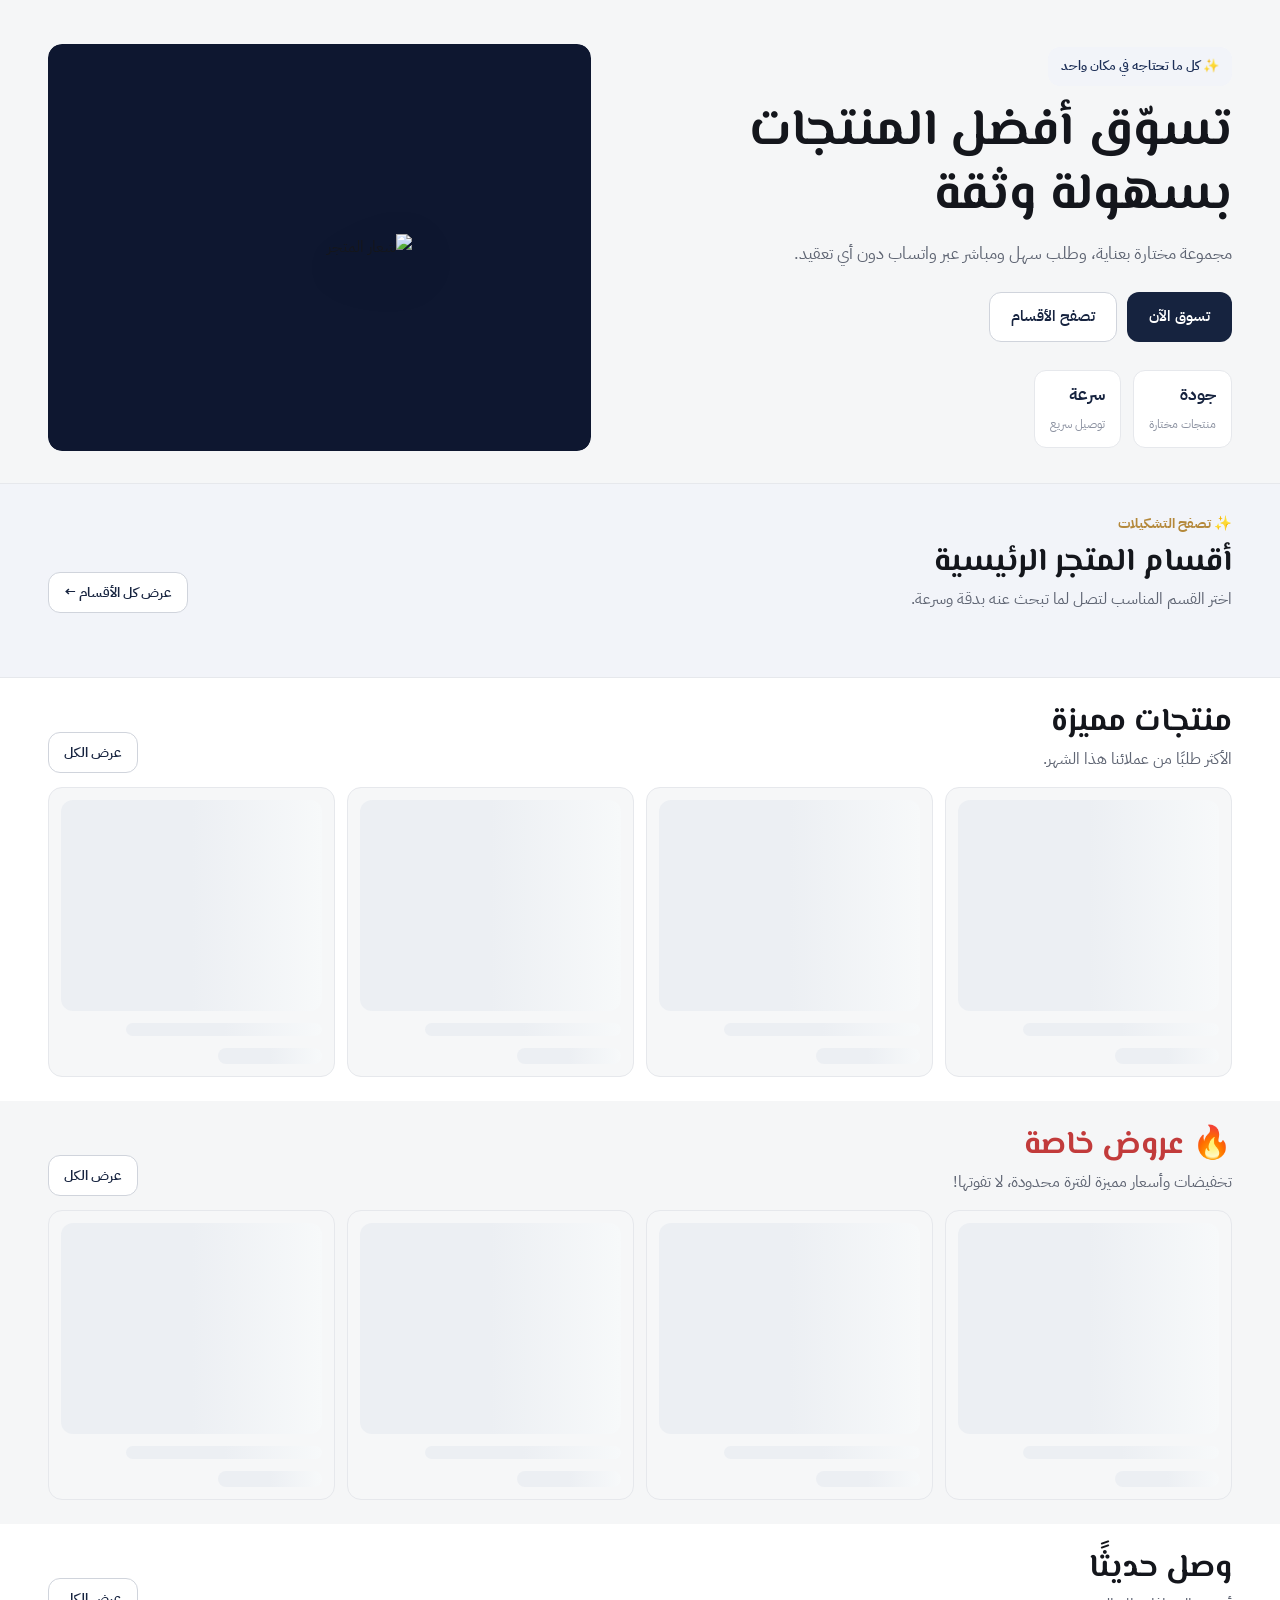
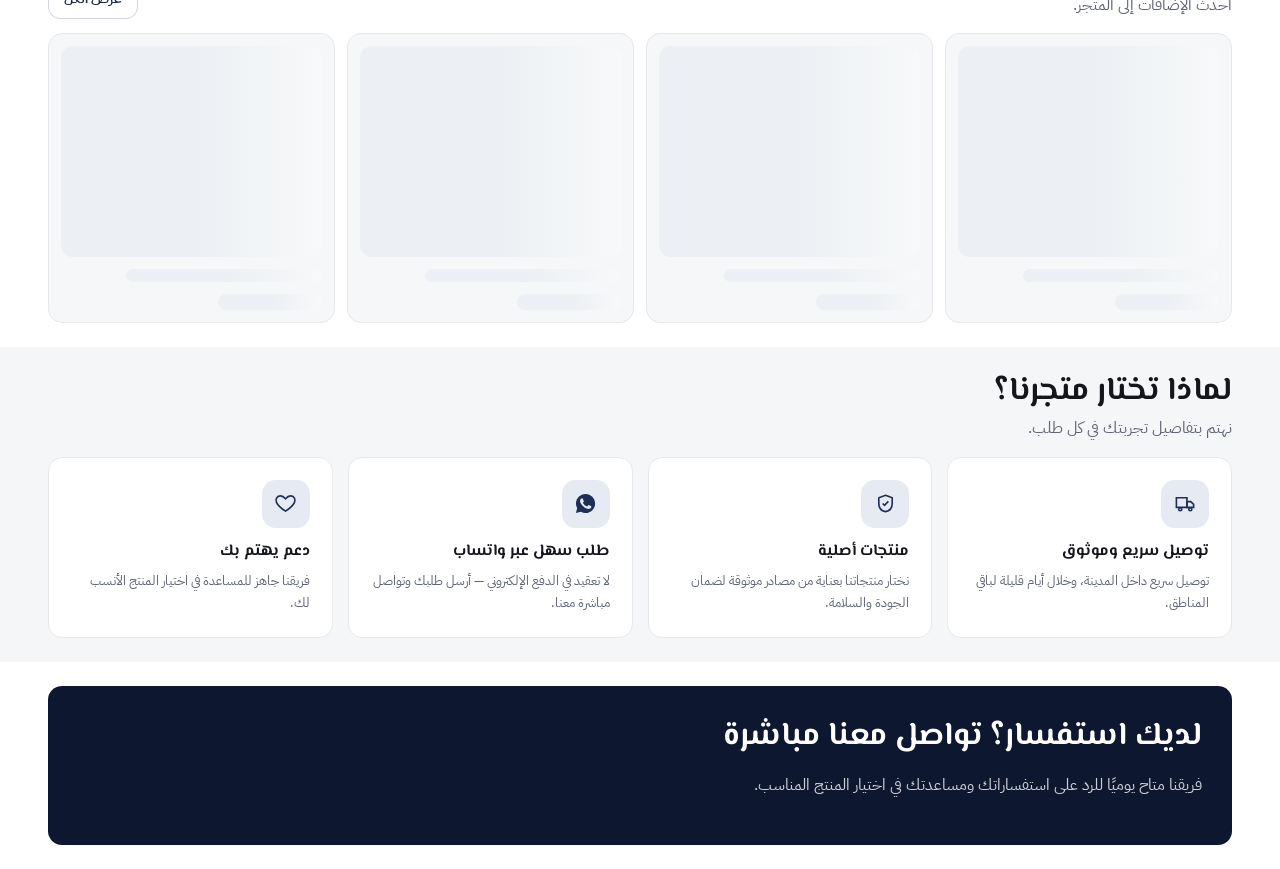
==== index.html @ 054de78c "Update index.html" ====
<!DOCTYPE html>
<html lang="ar" dir="rtl">
<head>
  <meta name="viewport" content="width=device-width, initial-scale=1.0">
  <meta charset="UTF-8">
  <title>الرئيسية | متجرك الإلكتروني</title>
  <meta name="description" content="تصفّح منتجاتنا واطلب مباشرة عبر واتساب بسهولة وسرعة.">
  <link rel="icon" href="assets/logo/logo.png">

  <!-- مصافحة مسبقة سريعة للخوادم الخارجية لمنع التأخير -->
  <link rel="preconnect" href="https://fonts.googleapis.com">
  <link rel="preconnect" href="https://fonts.gstatic.com" crossorigin>
  <link rel="preconnect" href="https://test3-2a6de-default-rtdb.europe-west1.firebasedatabase.app" crossorigin>
  <link rel="preconnect" href="https://ik.imagekit.io" crossorigin>

  <!-- تحميل الخطوط في الخلفية دون تعطيل ظهور الصفحة للإنترنت الضعيف -->
  <link rel="preload" as="style" href="https://fonts.googleapis.com/css2?family=El+Messiri:wght@600;700&family=IBM+Plex+Sans+Arabic:wght@400;500;600;700&display=swap">
  <link rel="stylesheet" href="https://fonts.googleapis.com/css2?family=El+Messiri:wght@600;700&family=IBM+Plex+Sans+Arabic:wght@400;500;600;700&display=swap" media="print" onload="this.media='all'">
  <noscript>
    <link rel="stylesheet" href="https://fonts.googleapis.com/css2?family=El+Messiri:wght@600;700&family=IBM+Plex+Sans+Arabic:wght@400;500;600;700&display=swap">
  </noscript>

  <link rel="stylesheet" href="css/style.css?v=50">
  <link rel="stylesheet" href="css/refresh.css?v=50">
</head>
<body>

<!-- Sidebar overlay -->
<div class="sidebar-overlay" onclick="toggleSidebar()"></div>

<!-- الهيدر يتم توليده عبر app.js -->
<div id="site-header" data-active="home"></div>

<main>
  <section class="hero">
    <div class="hero-blob"></div>
    <div class="container hero-inner">
      <div class="hero-copy">
        <div class="hero-eyebrow-free">✨ كل ما تحتاجه في مكان واحد</div>
        <h1>تسوّق أفضل المنتجات بسهولة وثقة</h1>
        <p>مجموعة مختارة بعناية، وطلب سهل ومباشر عبر واتساب دون أي تعقيد.</p>
        <div class="hero-cta">
          <a href="products.html" class="btn btn-primary">تسوق الآن</a>
          <a href="#categories" class="btn btn-outline">تصفح الأقسام</a>
        </div>
        <div class="hero-trust">
          <div><strong>جودة</strong><span>منتجات مختارة</span></div>
          <div><strong>سرعة</strong><span>توصيل سريع</span></div>
        </div>
      </div>
      <div class="hero-art" id="heroPromoContainer">
        <!-- صورة افتراضية تظهر فوراً قبل تحميل السلايدر -->
        <div class="hero-art-default"><img src="assets/logo/logo.png" alt="شعار المتجر"></div>
      </div>
    </div>
  </section>

  <!-- قسم الأقسام الرئيسية -->
  <section class="section section-categories-highlight" id="categories">
    <div class="container">
      <div class="section-head">
        <div>
          <span class="section-tag" style="display:inline-block; margin-bottom:6px; font-weight:700; color:var(--sand-500, #b4883a); font-size:0.9rem;">✨ تصفح التشكيلات</span>
          <h2>أقسام المتجر الرئيسية</h2>
          <p>اختر القسم المناسب لتصل لما تبحث عنه بدقة وسرعة.</p>
        </div>
        <a href="categories.html" class="btn btn-outline btn-sm">عرض كل الأقسام ←</a>
      </div>
      <div class="cat-scroller" id="homeCategories"></div>
    </div>
  </section>

  <!-- قسم المنتجات المميزة -->
  <section class="section section-alt">
    <div class="container">
      <div class="section-head">
        <div>
          <h2>منتجات مميزة</h2>
          <p>الأكثر طلبًا من عملائنا هذا الشهر.</p>
        </div>
        <a href="products.html?filter=featured" class="btn btn-outline btn-sm">عرض الكل</a>
      </div>
      <div class="product-grid" id="featuredGrid">
        <div class="skeleton-card"><div class="skeleton-box skeleton-img"></div><div class="skeleton-box skeleton-text"></div><div class="skeleton-box skeleton-price"></div></div>
        <div class="skeleton-card"><div class="skeleton-box skeleton-img"></div><div class="skeleton-box skeleton-text"></div><div class="skeleton-box skeleton-price"></div></div>
        <div class="skeleton-card"><div class="skeleton-box skeleton-img"></div><div class="skeleton-box skeleton-text"></div><div class="skeleton-box skeleton-price"></div></div>
        <div class="skeleton-card"><div class="skeleton-box skeleton-img"></div><div class="skeleton-box skeleton-text"></div><div class="skeleton-box skeleton-price"></div></div>
      </div>
    </div>
  </section>

  <!-- قسم العروض الخاصة -->
  <section class="section">
    <div class="container">
      <div class="section-head">
        <div>
          <h2 style="color: var(--danger);">🔥 عروض خاصة</h2>
          <p>تخفيضات وأسعار مميزة لفترة محدودة، لا تفوتها!</p>
        </div>
        <a href="products.html?filter=offer" class="btn btn-outline btn-sm">عرض الكل</a>
      </div>
      <div class="product-grid" id="offerGrid">
        <div class="skeleton-card"><div class="skeleton-box skeleton-img"></div><div class="skeleton-box skeleton-text"></div><div class="skeleton-box skeleton-price"></div></div>
        <div class="skeleton-card"><div class="skeleton-box skeleton-img"></div><div class="skeleton-box skeleton-text"></div><div class="skeleton-box skeleton-price"></div></div>
        <div class="skeleton-card"><div class="skeleton-box skeleton-img"></div><div class="skeleton-box skeleton-text"></div><div class="skeleton-box skeleton-price"></div></div>
        <div class="skeleton-card"><div class="skeleton-box skeleton-img"></div><div class="skeleton-box skeleton-text"></div><div class="skeleton-box skeleton-price"></div></div>
      </div>
    </div>
  </section>

  <!-- قسم وصل حديثاً -->
  <section class="section section-alt">
    <div class="container">
      <div class="section-head">
        <div>
          <h2>وصل حديثًا</h2>
          <p>أحدث الإضافات إلى المتجر.</p>
        </div>
        <a href="products.html?filter=new" class="btn btn-outline btn-sm">عرض الكل</a>
      </div>
      <div class="product-grid" id="newGrid">
        <div class="skeleton-card"><div class="skeleton-box skeleton-img"></div><div class="skeleton-box skeleton-text"></div><div class="skeleton-box skeleton-price"></div></div>
        <div class="skeleton-card"><div class="skeleton-box skeleton-img"></div><div class="skeleton-box skeleton-text"></div><div class="skeleton-box skeleton-price"></div></div>
        <div class="skeleton-card"><div class="skeleton-box skeleton-img"></div><div class="skeleton-box skeleton-text"></div><div class="skeleton-box skeleton-price"></div></div>
        <div class="skeleton-card"><div class="skeleton-box skeleton-img"></div><div class="skeleton-box skeleton-text"></div><div class="skeleton-box skeleton-price"></div></div>
      </div>
    </div>
  </section>

  <!-- قسم المزايا -->
  <section class="section">
    <div class="container">
      <div class="section-head">
        <div>
          <h2>لماذا تختار متجرنا؟</h2>
          <p>نهتم بتفاصيل تجربتك في كل طلب.</p>
        </div>
      </div>
      <div class="feature-grid">
        <div class="feature-card">
          <div class="icon">__ICON_TRUCK__</div>
          <h3>توصيل سريع وموثوق</h3>
          <p>توصيل سريع داخل المدينة، وخلال أيام قليلة لباقي المناطق.</p>
        </div>
        <div class="feature-card">
          <div class="icon">__ICON_SHIELD__</div>
          <h3>منتجات أصلية</h3>
          <p>نختار منتجاتنا بعناية من مصادر موثوقة لضمان الجودة والسلامة.</p>
        </div>
        <div class="feature-card">
          <div class="icon">__ICON_WHATSAPP__</div>
          <h3>طلب سهل عبر واتساب</h3>
          <p>لا تعقيد في الدفع الإلكتروني — أرسل طلبك وتواصل مباشرة معنا.</p>
        </div>
        <div class="feature-card">
          <div class="icon">__ICON_HEART__</div>
          <h3>دعم يهتم بك</h3>
          <p>فريقنا جاهز للمساعدة في اختيار المنتج الأنسب لك.</p>
        </div>
      </div>
    </div>
  </section>

  <!-- تواصل معنا -->
  <section class="section section-alt">
    <div class="container">
      <div class="contact-band" id="contactBand">
        <div>
          <h2>لديك استفسار؟ تواصل معنا مباشرة</h2>
          <p>فريقنا متاح يوميًا للرد على استفساراتك ومساعدتك في اختيار المنتج المناسب.</p>
        </div>
        <div class="social-row" id="homeSocialRow" style="flex-wrap: wrap; justify-content: center; gap: 10px;"></div>
      </div>
    </div>
  </section>
</main>
  
<div id="site-footer"></div>

<!-- تحميل السكربتات بالتوازي دون حجب الواجهة باستخدام defer -->
<script src="js/config.js?v=50" defer></script>
<script src="js/icons.js?v=50" defer></script>
<script src="https://www.gstatic.com/firebasejs/10.12.2/firebase-app-compat.js" defer></script>
<script src="https://www.gstatic.com/firebasejs/10.12.2/firebase-database-compat.js" defer></script>
<script src="js/store.js?v=50" defer></script>
<script src="js/whatsapp.js?v=50" defer></script>
<script src="js/app.js?v=50" defer></script>
<script>
  let slideInterval = null;

  function productMediaHtml(product) {
    if (product.image) {
      const imgUrl = (typeof window.getIkUrl === 'function')
        ? window.getIkUrl(product.image, 700, 85)
        : product.image;
      return '<img src="' + escapeHtml(imgUrl) + '" ' +
             'alt="' + escapeHtml(product.name || "") + '" ' +
             'class="product-media-img" loading="lazy" decoding="async" ' +
             'onerror="this.onerror=null; this.src=\'https://placehold.co/600x600/f2f4f9/16233f?text=صورة+تجريبية\';">';
    }
    const cat = Store.getCategories().find(function (c) { return c.id === product.categoryId; });
    const key = cat ? cat.icon : "box";
    return '<div class="placeholder-icon">' + iconSvg(key) + "</div>";
  }

  function productHasOptions(product) {
    if (!product) return false;
    const hasColors = Array.isArray(product.colors) && product.colors.length > 0;
    const hasSizes = Array.isArray(product.sizes) && product.sizes.length > 0;
    const hasVariants = Array.isArray(product.variants) && product.variants.length > 0;
    const hasMatrix = typeof Store !== "undefined" && typeof Store.hasVariantMatrix === "function" && Store.hasVariantMatrix(product);
    return hasColors || hasSizes || hasVariants || hasMatrix;
  }
  
  function renderHomeProductCard(product) {
    const outOfStock = !Store.isProductAvailable(product);
    const badges = [];
    
    if (product.isOffer) badges.push('<span class="badge badge-offer" style="background:var(--danger); color:white;">عرض🔥</span>');
    else if (product.isNew) badges.push('<span class="badge badge-new">جديد</span>');
    else if (product.featured) badges.push('<span class="badge badge-featured">مميز</span>');
    if (outOfStock) badges.push('<span class="badge badge-out-abs">غير متوفر</span>');

    let colorsHtml = "";
    if (product.colors && product.colors.length > 0) {
      const maxShow = 4;
      const slice = product.colors.slice(0, maxShow);
      const remaining = product.colors.length - maxShow;
      
      let dots = slice.map(function(c) {
        const bg = c.hex || "#ccc";
        return '<span class="card-color-dot" style="background:' + escapeHtml(bg) + ';" title="' + escapeHtml(c.name || "") + '"></span>';
      }).join("");

      if (remaining > 0) {
        dots += '<span class="card-color-more">+' + remaining + '</span>';
      }

      colorsHtml = '<div class="product-body-colors">' + dots + '</div>';
    } else {
      const optionsCount = (product.variants && product.variants.length) || 0;
      if (optionsCount > 1) {
        badges.push('<span class="badge badge-variants">' + iconSvg("layers") + optionsCount + ' خيارات</span>');
      }
    }

    const hasOptions = productHasOptions(product);

    const actionIcon = hasOptions
      ? '<svg viewBox="0 0 24 24" fill="none" stroke="currentColor" stroke-width="2" stroke-linecap="round" stroke-linejoin="round" style="width:16px;height:16px;display:block;margin:auto;"><line x1="4" y1="21" x2="4" y2="14"></line><line x1="4" y1="10" x2="4" y2="3"></line><line x1="12" y1="21" x2="12" y2="12"></line><line x1="12" y1="8" x2="12" y2="3"></line><line x1="20" y1="21" x2="20" y2="16"></line><line x1="20" y1="12" x2="20" y2="3"></line><line x1="1" y1="14" x2="7" y2="14"></line><line x1="9" y1="8" x2="15" y2="8"></line><line x1="17" y1="16" x2="23" y2="16"></line></svg>'
      : iconSvg("cart");

    const actionTitle = outOfStock ? "غير متوفر" : (hasOptions ? "اختر الخيارات والمواصفات" : "أضف للسلة");

    return (
      '<article class="product-card">' +
        '<a href="product.html?id=' + encodeURIComponent(product.id) + '" class="product-media">' +
          productMediaHtml(product) +
          badges.join("") +
        '</a>' +
        '<div class="product-body">' +
          '<span class="product-cat">' + escapeHtml(Store.getCategoryName(product.categoryId)) + "</span>" +
          '<h3 class="product-name"><a href="product.html?id=' + encodeURIComponent(product.id) + '">' + escapeHtml(product.name) + "</a></h3>" +
          colorsHtml +
          '<div class="product-foot">' +
            '<span class="price">' + formatPrice(product.price) + "</span>" +
            '<div class="product-actions">' +
              '<button class="btn btn-primary" ' + (outOfStock ? "disabled" : "") +
                ' title="' + actionTitle + '"' +
                ' onclick="quickAddToCart(' + jsStr(product.id) + ')">' +
                actionIcon +
              "</button>" +
            "</div>" +
          "</div>" +
        "</div>" +
      '</article>'
    );
  }

  async function quickAddToCart(productId) {
    let product = Store.getProduct(productId);
    if (!product) {
      const cachedFeatured = JSON.parse(localStorage.getItem("ws_products_filter_featured") || "[]");
      const cachedOffers = JSON.parse(localStorage.getItem("ws_products_filter_offers") || "[]");
      const cachedNew = JSON.parse(localStorage.getItem("ws_products_filter_new") || "[]");
      product = cachedFeatured.find(p => p.id === productId) ||
                cachedOffers.find(p => p.id === productId) ||
                cachedNew.find(p => p.id === productId);
    }
    if (!product) {
      product = await Store.loadProductById(productId);
    }
    if (!product || !Store.isProductAvailable(product)) return;

    if (productHasOptions(product)) {
        window.location.href = 'product.html?id=' + encodeURIComponent(productId);
        return;
    }
    Store.addToCart(productId, 1);
    if (typeof showToast === 'function') {
      showToast(product.name + " أُضيف إلى السلة", "success");
    }
    if (typeof window.updateCartBadge === 'function') {
      window.updateCartBadge();
    }
  }

  function renderGridInto(containerId, products, emptyMessage) {
    const el = document.getElementById(containerId);
    if (!el) return;
    if (!products || !products.length) {
      el.innerHTML = '<div class="empty-state" style="padding:20px;text-align:center;width:100%;color:var(--ink-400);">' + iconSvg("box") + "<p>" + (emptyMessage || "لا توجد منتجات لعرضها حاليًا.") + "</p></div>";
      return;
    }
    el.innerHTML = products.map(renderHomeProductCard).join("");
  }

  async function renderAllHomeContent() {
    const featureGrid = document.querySelector(".feature-grid");
    if (featureGrid && typeof iconSvg === "function") {
      featureGrid.innerHTML = featureGrid.innerHTML
        .replace("__ICON_TRUCK__", iconSvg("truck"))
        .replace("__ICON_SHIELD__", iconSvg("shield"))
        .replace("__ICON_WHATSAPP__", iconSvg("whatsapp"))
        .replace("__ICON_HEART__", iconSvg("heart"));
    }

    const s = Store.getSettings();
    const homeSocial = document.getElementById("homeSocialRow");
    if (homeSocial && typeof iconSvg === "function") {
      let socialHtml = "";
      if (s.whatsapp) socialHtml += '<a href="https://wa.me/' + whatsappDigitsOnly(s.whatsapp) + '" target="_blank" rel="noopener">' + iconSvg("whatsapp") + "واتساب</a>";
      if (s.instagram) socialHtml += '<a href="' + escapeHtml(s.instagram) + '" target="_blank" rel="noopener">' + iconSvg("instagram") + 'انستقرام</a>';
      if (s.tiktok) socialHtml += '<a href="' + escapeHtml(s.tiktok) + '" target="_blank" rel="noopener">' + iconSvg("tiktok") + 'تيك توك</a>';
      homeSocial.innerHTML = socialHtml || '<span style="opacity:.6;">لم يتم إعداد روابط التواصل بعد.</span>';
    }

    const catEl = document.getElementById("homeCategories");
    if (catEl) {
      const categories = Store.getCategories();
      const mainCategories = categories.filter(function(c) { return !c.parentId; });
      catEl.innerHTML = mainCategories.map(function (c) {
        const media = c.image ? '<img src="' + escapeHtml(c.image) + '" alt="' + escapeHtml(c.name) + '" loading="lazy" decoding="async" style="width:100%;height:100%;object-fit:cover;border-radius:50%;">' : iconSvg(c.icon || "box");
        return '<a href="products.html?cat=' + encodeURIComponent(c.id) + '" class="cat-chip"><span class="cat-icon" style="padding:0;overflow:hidden;display:flex;align-items:center;justify-content:center;">' + media + '</span><span class="name">' + escapeHtml(c.name) + "</span></a>";
      }).join("");
    }

    const cachedFeatured = JSON.parse(localStorage.getItem("ws_products_filter_featured") || "[]");
    const cachedOffers = JSON.parse(localStorage.getItem("ws_products_filter_offers") || "[]");
    const cachedNew = JSON.parse(localStorage.getItem("ws_products_filter_new") || "[]");
    if (cachedFeatured.length) renderGridInto("featuredGrid", cachedFeatured.slice(0, 4));
    if (cachedOffers.length) renderGridInto("offerGrid", cachedOffers.slice(0, 4));
    if (cachedNew.length) renderGridInto("newGrid", cachedNew.slice(0, 4));

    renderAdsSlider();

    if (typeof window.updateCartBadge === 'function') {
      window.updateCartBadge();
    }

    try {
      const featuredRes = await Store.loadProductsPageByField("featured", true, 4, null);
      if (featuredRes && featuredRes.products) {
        renderGridInto("featuredGrid", featuredRes.products, "لا توجد منتجات مميزة حاليًا.");
      }

      const offerRes = await Store.loadProductsPageByField("isOffer", true, 4, null);
      if (offerRes && offerRes.products) {
        renderGridInto("offerGrid", offerRes.products, "لا توجد عروض وتخفيضات حاليًا.");
      }

      const newRes = await Store.loadProductsPageByField("isNew", true, 4, null);
      if (newRes && newRes.products) {
        renderGridInto("newGrid", newRes.products, "لا توجد منتجات جديدة حاليًا.");
      }
    } catch (e) {
      console.error("Home loading error:", e);
    }
  }

  function renderAdsSlider() {
    const adminAds = Store.getAds();
    const codeAds = (typeof CODE_ADS !== "undefined") ? CODE_ADS : [];
    const ads = adminAds.concat(codeAds).sort((a, b) => (a.order || 0) - (b.order || 0));
    const heroArt = document.getElementById("heroPromoContainer");
    if (!heroArt) return;
    
    if (ads.length > 0) {
        let trackHtml = '<div class="promo-slider-container"><div class="promo-slider-track" id="promoTrack">';
        let dotsHtml = '<div class="promo-dots">';
        
        ads.forEach((ad, index) => {
            const imgWrap = ad.link ? `<a href="${escapeHtml(ad.link)}" target="_blank" rel="noopener" style="display:block;width:100%;height:100%;"><img src="${escapeHtml(ad.image)}" alt="" loading="lazy" decoding="async"></a>` : `<img src="${escapeHtml(ad.image)}" alt="" loading="lazy" decoding="async">`;
            trackHtml += `<div class="promo-slide" data-index="${index}">${imgWrap}</div>`;
            dotsHtml += `<div class="promo-dot ${index === 0 ? 'active' : ''}" data-target="${index}"></div>`;
        });
        
        trackHtml += '</div>' + dotsHtml + '</div></div>';
        heroArt.innerHTML = trackHtml;
        
        const track = document.getElementById("promoTrack");
        const dots = document.querySelectorAll(".promo-dot");
        let currentIndex = 0;
        
        function goToSlide(index) {
            if(index < 0) index = ads.length - 1;
            if(index >= ads.length) index = 0;
            currentIndex = index;
            track.style.transform = `translateX(${currentIndex * 100}%)`;
            dots.forEach(d => d.classList.remove('active'));
            if(dots[currentIndex]) dots[currentIndex].classList.add('active');
        }
        
        function nextSlide() { goToSlide(currentIndex + 1); }
        function startAutoSlide() { 
            if (slideInterval) clearInterval(slideInterval);
            slideInterval = setInterval(nextSlide, 3500); 
        }
        function stopAutoSlide() { clearInterval(slideInterval); }
        
        dots.forEach(dot => {
            dot.addEventListener("click", function() { stopAutoSlide(); goToSlide(parseInt(this.dataset.target)); startAutoSlide(); });
        });
        
        startAutoSlide();
        
        let startX = 0, endX = 0;
        track.addEventListener('touchstart', e => { stopAutoSlide(); startX = e.changedTouches[0].screenX; }, {passive: true});
        track.addEventListener('touchend', e => { 
            endX = e.changedTouches[0].screenX; 
            if (startX - endX > 50) nextSlide(); else if (endX - startX > 50) goToSlide(currentIndex - 1);
            startAutoSlide();
        }, {passive: true});
    } else { 
        heroArt.innerHTML = '<div class="hero-art-default"><img src="assets/logo/logo.png" alt="شعار المتجر"></div>'; 
    }
  }

  window.addEventListener("DOMContentLoaded", () => {
    renderAllHomeContent();
    if (typeof window.updateCartBadge === 'function') {
      window.updateCartBadge();
    }
  });

  document.addEventListener("store:synced", () => {
    const catEl = document.getElementById("homeCategories");
    if (catEl) {
      const categories = Store.getCategories();
      const mainCategories = categories.filter(c => !c.parentId);
      catEl.innerHTML = mainCategories.map(c => {
        const media = c.image ? `<img src="${escapeHtml(c.image)}" alt="${escapeHtml(c.name)}" loading="lazy" decoding="async" style="width:100%;height:100%;object-fit:cover;border-radius:50%;">` : iconSvg(c.icon || "box");
        return `<a href="products.html?cat=${encodeURIComponent(c.id)}" class="cat-chip"><span class="cat-icon" style="padding:0;overflow:hidden;display:flex;align-items:center;justify-content:center;">${media}</span><span class="name">${escapeHtml(c.name)}</span></a>`;
      }).join("");
    }
    renderAdsSlider();
    if (typeof window.updateCartBadge === 'function') {
      window.updateCartBadge();
    }
  });
</script>
</body>
</html>
---- css/style.css ----
/* تم حذف @import الخاص بالخطوط ونقله إلى head في HTML لتسريع أول دخول */

:root{
  --olive-900:#0e1730; --olive-800:#16233f; --olive-700:#1d2f57; --olive-600:#2a407a;
  --olive-500:#3d5a9e; --olive-400:#8a9bc4; --olive-100:#e6eaf3; --olive-50:#f2f4f9;
  --sand-500:#b4883a; --sand-100:#f6eddb;
  --cream:#f5f6f7; --white:#fff; --ink-900:#14161c; --ink-700:#363a45; --ink-600:#5f6573; --ink-400:#8b91a0; --ink-300:#bcc1cc;
  --line:#e6e8ec; --line-strong:#d0d4dc; --danger:#c23b3b; --danger-bg:#fbeaea; --success:#3d5a9e;
  --radius-xl:28px; --radius-lg:20px; --radius-md:14px; --radius-sm:10px; --radius-pill:999px;
  --shadow-soft:0 8px 28px rgba(14,23,48,.06); --shadow-card:0 14px 38px rgba(14,23,48,.08); --shadow-lift:0 22px 55px rgba(14,23,48,.12);
  --font-display:'El Messiri','IBM Plex Sans Arabic',sans-serif; --font-body:'IBM Plex Sans Arabic','Tajawal',sans-serif; --container:1240px;
}
*{box-sizing:border-box}html{scroll-behavior:smooth}body{margin:0;background:var(--cream);color:var(--ink-900);font-family:var(--font-body);line-height:1.7;-webkit-font-smoothing:antialiased}img{max-width:100%;display:block}a{color:inherit;text-decoration:none}button,input,select,textarea{font:inherit}button{cursor:pointer}p{color:var(--ink-600);margin:0 0 1em}h1,h2,h3,h4{font-family:var(--font-display);line-height:1.25;margin:0 0 .5em;color:var(--ink-900)}h1{font-size:clamp(2rem,4vw,3.5rem);font-weight:800}h2{font-size:clamp(1.55rem,3vw,2.35rem);font-weight:800}h3{font-size:1.2rem;font-weight:700}.container{width:min(100%,var(--container));margin-inline:auto;padding-inline:22px}.visually-hidden{position:absolute;width:1px;height:1px;overflow:hidden;clip:rect(0 0 0 0)}:focus-visible{outline:3px solid rgba(61,90,158,.3);outline-offset:3px}

/* Skeleton Loading للظهور الفوري في أول دخول */
@keyframes shimmer {
  0% { background-position: -200% 0; }
  100% { background-position: 200% 0; }
}
.skeleton-card {
  min-height: 290px;
  background: #fff;
  border-radius: 20px;
  border: 1px solid var(--line);
  overflow: hidden;
  padding: 12px;
  display: flex;
  flex-direction: column;
  gap: 12px;
}
.skeleton-box {
  background: linear-gradient(90deg, #eceff3 25%, #f7f9fa 50%, #eceff3 75%);
  background-size: 200% 100%;
  animation: shimmer 1.5s infinite;
  border-radius: 12px;
}
.skeleton-img { width: 100%; aspect-ratio: 1/1; }
.skeleton-text { height: 16px; width: 75%; }
.skeleton-price { height: 20px; width: 40%; margin-top: auto; }

/* Buttons */
.btn{display:inline-flex;align-items:center;justify-content:center;gap:9px;min-height:46px;padding:11px 21px;border:1px solid transparent;border-radius:var(--radius-pill);font-weight:700;font-size:.95rem;transition:.2s ease}.btn svg{width:18px;height:18px}.btn-primary{background:var(--olive-700);color:#fff;box-shadow:0 8px 18px rgba(29,47,87,.18)}.btn-primary:hover{background:var(--olive-900);transform:translateY(-2px)}.btn-outline{background:#fff;border-color:var(--line-strong);color:var(--olive-800)}.btn-outline:hover{border-color:var(--olive-600);background:var(--olive-50)}.btn-whatsapp{background:#168a67;color:#fff}.btn-whatsapp:hover{background:#0f7255;transform:translateY(-2px)}.btn-sm{min-height:38px;padding:8px 15px;font-size:.85rem}.btn-block{width:100%}.btn:disabled{opacity:.45;cursor:not-allowed;transform:none!important}.btn-icon{position:relative;display:inline-flex;align-items:center;justify-content:center;width:42px;height:42px;border:1px solid var(--line);border-radius:50%;background:#fff;color:var(--olive-800);transition:.2s}.btn-icon:hover{background:var(--olive-100);border-color:var(--olive-400)}.btn-icon svg{width:19px;height:19px}

/* Header */
#site-header{position:sticky;top:0;z-index:100}.site-header{background:rgba(255,255,255,.94);backdrop-filter:blur(18px);border-bottom:1px solid rgba(230,232,236,.9)}.header-inner{min-height:76px;display:flex;align-items:center;gap:28px}.brand{display:flex;align-items:center;gap:11px;min-width:max-content}.brand img{width:48px;height:48px;border-radius:14px;object-fit:contain;background:#fff}.brand-name{font-weight:800;font-size:1.18rem;line-height:1.1;color:var(--olive-900)}.brand-name span{display:block;font-size:.68rem;font-weight:500;color:var(--ink-400);margin-top:4px}.main-nav{display:flex;align-items:center;justify-content:center;gap:4px;flex:1}.main-nav a{padding:9px 14px;border-radius:var(--radius-pill);font-size:.9rem;font-weight:600;color:var(--ink-600);transition:.2s}.main-nav a:hover,.main-nav a.active{color:var(--olive-800);background:var(--olive-100)}.header-actions{display:flex;align-items:center;gap:8px}.cart-link{position:relative}.cart-count{position:absolute;top:-3px;left:-4px;min-width:19px;height:19px;padding:0 5px;border-radius:50%;display:flex;align-items:center;justify-content:center;background:var(--sand-500);color:#fff;font-size:.65rem;font-weight:800;border:2px solid #fff}.nav-toggle{display:none}

/* Search overlay */
.global-search-overlay{position:fixed;inset:0;z-index:1000;display:none;padding:18px;background:rgba(8,12,24,.62);backdrop-filter:blur(10px)}.global-search-overlay.open{display:flex;justify-content:center;align-items:flex-start}.global-search-container{width:min(100%,700px);margin-top:60px;padding:18px;background:#fff;border-radius:24px;box-shadow:var(--shadow-lift);max-height:82vh;display:flex;flex-direction:column}.global-search-header{display:flex;gap:10px;margin-bottom:14px}.global-search-results{overflow:auto;display:flex;flex-direction:column;gap:8px}.search-result-item{display:flex;gap:13px;align-items:center;padding:10px;border:1px solid var(--line);border-radius:14px;background:var(--cream);transition:.2s}.search-result-item:hover{border-color:var(--olive-400);background:var(--olive-50);transform:translateY(-1px)}.search-item-img{width:64px;height:64px;border-radius:11px;overflow:hidden;background:#fff;display:grid;place-items:center;flex:none}.search-item-img img{width:100%;height:100%;object-fit:cover}.search-item-info h4{margin:0 0 2px;font-size:.92rem}.search-item-info span{font-weight:800;color:var(--olive-700)}.empty-search{text-align:center;padding:32px;color:var(--ink-400)}

/* Hero */
.hero{position:relative;overflow:hidden;padding:48px 0 34px}.hero:before{content:"";position:absolute;inset:0 0 auto 0;height:410px;background:linear-gradient(135deg,#eef1f7 0%,#f5f6f7 58%,#f3f0e8 100%);z-index:-2}.hero:after{content:"";position:absolute;width:480px;height:480px;border-radius:50%;background:rgba(216,166,74,.09);left:-190px;top:-230px;z-index:-1}.hero-inner{display:grid;grid-template-columns:1.05fr .95fr;gap:44px;align-items:center}.hero-copy{padding:22px 0}.hero-eyebrow-free{display:inline-flex;align-items:center;gap:7px;padding:7px 12px;border-radius:var(--radius-pill);background:#fff;color:var(--olive-700);font-weight:700;font-size:.82rem;border:1px solid var(--line);box-shadow:var(--shadow-soft)}.hero-copy h1{max-width:700px;margin:17px 0 14px}.hero-copy>p{font-size:1.06rem;max-width:58ch}.hero-cta{display:flex;gap:10px;flex-wrap:wrap;margin-top:24px}.hero-trust{display:flex;gap:12px;margin-top:28px;flex-wrap:wrap}.hero-trust div{padding:10px 15px;background:rgba(255,255,255,.8);border:1px solid var(--line);border-radius:14px}.hero-trust strong{display:block;color:var(--olive-800);font-size:1.05rem}.hero-trust span{font-size:.75rem;color:var(--ink-400)}.hero-art{min-height:390px;border-radius:34px;overflow:hidden;background:var(--olive-900);box-shadow:var(--shadow-lift);display:grid;place-items:center;position:relative}.hero-art:before{content:"";position:absolute;width:310px;height:310px;border-radius:50%;border:1px solid rgba(255,255,255,.14)}.hero-art img{width:min(76%,390px);height:min(76%,390px);object-fit:contain;position:relative;z-index:1}.hero-art-default{width:80%;height:80%;display:grid;place-items:center}.hero-art-default img{width:55%;filter:drop-shadow(0 18px 28px rgba(0,0,0,.2))}

/* Sections */
.section{padding:62px 0}.section-alt{background:#fff}.section-head{display:flex;align-items:end;justify-content:space-between;gap:20px;margin-bottom:25px}.section-head p{margin:0;max-width:65ch}.section-head>div:first-child{min-width:0}.section-head h2{margin-bottom:7px}.cat-scroller{display:grid;grid-template-columns:repeat(4,1fr);gap:15px}.cat-chip{min-height:145px;padding:14px;border-radius:20px;border:1px solid var(--line);background:#fff;display:flex;flex-direction:column;align-items:center;justify-content:center;gap:10px;box-shadow:var(--shadow-soft);transition:.2s}.cat-chip:hover{transform:translateY(-4px);border-color:var(--olive-400);box-shadow:var(--shadow-card)}.cat-chip .cat-icon{width:66px;height:66px;border-radius:18px;background:var(--olive-100);display:grid;place-items:center;color:var(--olive-700)}.cat-chip .cat-icon svg{width:30px;height:30px}.cat-chip span.name{font-weight:700;color:var(--ink-700)}

/* Product cards */
.product-grid{display:grid;grid-template-columns:repeat(4,minmax(0,1fr));gap:18px}.product-card{min-width:0;background:#fff;border:1px solid var(--line);border-radius:20px;overflow:hidden;box-shadow:var(--shadow-soft);transition:.22s ease;position:relative}.product-card:hover{transform:translateY(-5px);box-shadow:var(--shadow-card);border-color:#d3d8e0}.product-media{display:block;position:relative;aspect-ratio:1/1;background:#eff1f4;overflow:hidden}.product-media>img{width:100%;height:100%;object-fit:cover;transition:.35s}.product-card:hover .product-media>img{transform:scale(1.035)}.placeholder-icon{height:100%;display:grid;place-items:center;color:var(--olive-400)}.placeholder-icon svg{width:52px;height:52px}.badge{position:absolute;top:11px;right:11px;z-index:2;padding:5px 9px;border-radius:var(--radius-pill);font-size:.67rem;font-weight:800;background:#fff;color:var(--olive-800);box-shadow:0 4px 12px rgba(0,0,0,.08)}.badge-offer{background:var(--danger)!important;color:#fff!important}.badge-new{background:var(--olive-700);color:#fff}.badge-featured{background:var(--sand-500);color:#fff}.badge-out-abs{top:11px;left:11px;right:auto;background:var(--danger);color:#fff}.badge-variants{top:auto;bottom:10px;right:10px;background:rgba(255,255,255,.92)}.badge-variants svg{width:11px;height:11px;vertical-align:-2px;margin-left:3px}

/* دوائر الألوان تحت اسم المنتج */
.product-body-colors{
  display:flex;
  align-items:center;
  gap:5px;
  min-height:20px;
  margin:0 0 10px;
}
.card-color-dot{
  width:15px;
  height:15px;
  border-radius:50%;
  border:1.5px solid #fff;
  box-shadow:0 0 0 1px var(--line-strong,#d0d4dc);
  flex-shrink:0;
  display:inline-block;
}
.card-color-more{
  font-size:.72rem;
  font-weight:800;
  color:var(--ink-600,#5f6573);
  line-height:1;
  padding-inline:2px;
}

.product-body{padding:15px}.product-cat{display:block;color:var(--olive-500);font-size:.72rem;font-weight:700;margin-bottom:5px}.product-name{font-size:1rem;margin:0 0 7px;min-height:2.3em}.product-name a:hover{color:var(--olive-600)}.product-foot{display:flex;align-items:center;justify-content:space-between;gap:10px}.price,.detail-price{font-weight:800;color:var(--olive-800)}.price{font-size:1rem}.product-actions .btn{width:40px;height:40px;min-height:40px;padding:0;border-radius:50%}.product-desc{color:var(--ink-600);font-size:.82rem}.stock-line{display:flex;align-items:center;gap:7px;color:var(--ink-600);font-size:.8rem}.dot{width:8px;height:8px;border-radius:50%;background:#2ca66f;display:inline-block}.dot-out{background:var(--danger)}

/* Feature/contact */
.feature-grid{display:grid;grid-template-columns:repeat(4,1fr);gap:15px}.feature-card{background:#fff;border:1px solid var(--line);border-radius:18px;padding:22px;box-shadow:var(--shadow-soft)}.feature-card .icon{width:48px;height:48px;border-radius:14px;background:var(--olive-100);display:grid;place-items:center;color:var(--olive-700);margin-bottom:14px}.feature-card .icon svg{width:23px;height:23px}.feature-card h3{font-size:1rem}.feature-card p{font-size:.83rem;margin:0}.contact-band{padding:30px;border-radius:26px;background:linear-gradient(135deg,var(--olive-900),var(--olive-700));color:#fff;display:flex;align-items:center;justify-content:space-between;gap:25px;box-shadow:var(--shadow-card)}.contact-band h2,.contact-band p{color:#fff}.contact-band p{opacity:.8}.social-row{display:flex;align-items:center;gap:8px}.social-row .btn{background:rgba(255,255,255,.1);border-color:rgba(255,255,255,.16);color:#fff}.social-row .btn:hover{background:rgba(255,255,255,.18)}

/* Footer */
.site-footer{margin-top:35px;background:var(--olive-900);color:#e1e5ee}.footer-grid{display:grid;grid-template-columns:1.5fr 1fr 1fr 1fr;gap:34px;padding:50px 0 35px}.footer-brand{display:flex;align-items:center;gap:10px;margin-bottom:13px}.footer-brand img{width:44px;height:44px;object-fit:contain;background:#fff;border-radius:12px}.footer-brand strong{font-size:1.15rem;color:#fff}.site-footer p{color:#a3abbd;font-size:.84rem}.site-footer h4{color:#fff;font-size:.95rem;margin-bottom:12px}.site-footer ul{list-style:none;padding:0;margin:0;display:grid;gap:7px}.site-footer li,.site-footer a{color:#a3abbd;font-size:.82rem}.site-footer a:hover{color:#fff}.footer-bottom{padding:17px 0;border-top:1px solid rgba(255,255,255,.09);font-size:.76rem;color:#8790a5;text-align:center}

/* Page headers */
.page-header{padding:38px 0 25px;background:linear-gradient(180deg,#eef1f7,#f5f6f7);border-bottom:1px solid var(--line)}.breadcrumb{font-size:.78rem;color:var(--ink-400);margin-bottom:10px}.breadcrumb a{color:var(--olive-600);font-weight:700}.page-header h1{font-size:clamp(1.8rem,3.5vw,2.6rem);margin-bottom:6px}.page-header p{margin:0;max-width:65ch}

/* Shop */
.shop-toolbar{display:grid;grid-template-columns:1fr 210px auto;gap:12px;align-items:center;margin-bottom:20px}.search-box{position:relative}.search-box input{width:100%;height:48px;border:1px solid var(--line-strong);border-radius:var(--radius-pill);background:#fff;padding:0 17px 0 46px;outline:none}.search-box input:focus{border-color:var(--olive-500);box-shadow:0 0 0 4px rgba(61,90,158,.08)}.search-box span{position:absolute;left:16px;top:50%;transform:translateY(-50%);color:var(--ink-400)}.search-box span svg{width:18px;height:18px}.sort-select{height:48px;border:1px solid var(--line-strong);border-radius:var(--radius-pill);background:#fff;padding:0 15px;color:var(--ink-700);outline:none}.shop-layout{display:grid;grid-template-columns:235px 1fr;gap:22px;align-items:start}.filter-panel{position:sticky;top:96px;background:#fff;border:1px solid var(--line);border-radius:20px;padding:18px;box-shadow:var(--shadow-soft)}.filter-panel h4{font-size:.95rem;margin:0 0 12px}.filter-panel>div+div{border-top:1px solid var(--line);margin-top:18px;padding-top:18px}.cat-list{display:flex;flex-direction:column;gap:5px}.cat-list button{border:0;background:transparent;color:var(--ink-600);padding:9px 10px;border-radius:10px;text-align:right;font-weight:600}.cat-list button:hover,.cat-list button.active{background:var(--olive-100);color:var(--olive-800)}.range-row{display:grid;grid-template-columns:1fr auto 1fr;align-items:center;gap:6px}.range-row input{width:100%;height:40px;border:1px solid var(--line);border-radius:10px;padding:0 9px}.empty-state{grid-column:1/-1;text-align:center;padding:55px 20px;background:#fff;border:1px dashed var(--line-strong);border-radius:18px;color:var(--ink-400)}.empty-state svg{width:45px;height:45px;margin:0 auto 10px}.empty-state p{margin-bottom:15px}.mobile-toggle-btn{display:none!important}

/* Product detail */
.detail-grid{display:grid;grid-template-columns:minmax(0,1.05fr) minmax(0,.95fr);gap:45px;align-items:start}.detail-media{position:sticky;top:102px;aspect-ratio:1/1;background:#eceff3;border-radius:26px;overflow:hidden;border:1px solid var(--line)}.detail-media>img{width:100%;height:100%;object-fit:cover}.detail-media .placeholder-icon{height:100%}.detail-info{padding:8px 0}.detail-info h1{font-size:clamp(2rem,4vw,3rem);margin:5px 0 10px}.detail-price{font-size:1.55rem;margin:13px 0}.detail-info>p{font-size:.95rem}.detail-actions{display:flex;gap:9px;flex-wrap:wrap;margin-top:20px}.detail-actions .btn{flex:1;min-width:170px}.detail-meta{display:flex;flex-wrap:wrap;gap:8px;margin-top:18px;padding-top:17px;border-top:1px solid var(--line);color:var(--ink-400);font-size:.78rem}.qty-stepper{display:inline-flex;align-items:center;border:1px solid var(--line-strong);border-radius:var(--radius-pill);overflow:hidden;background:#fff;margin-top:10px}.qty-stepper button{width:40px;height:40px;border:0;background:#fff;color:var(--olive-800);font-size:1.2rem}.qty-stepper input{width:48px;height:40px;border:0;border-inline:1px solid var(--line);text-align:center;outline:none}.color-swatch{box-shadow:0 0 0 3px #fff}.size-btn{min-width:46px!important;min-height:42px}.variant-chip{display:inline-flex;padding:8px 12px;border:1px solid var(--line);border-radius:var(--radius-pill)}

/* Cart */
.cart-layout{display:grid;grid-template-columns:1fr 340px;gap:22px;align-items:start}.cart-item{display:grid;grid-template-columns:82px 1fr auto auto;gap:15px;align-items:center;background:#fff;border:1px solid var(--line);border-radius:18px;padding:12px;margin-bottom:10px;box-shadow:var(--shadow-soft)}.cart-item>img,.cart-item>.placeholder-icon-wrap{width:82px;height:82px;border-radius:13px;overflow:hidden;background:#eceff3;display:grid;place-items:center}.cart-item>img{object-fit:cover}.cart-item h4{font-size:.95rem;margin:0 0 4px}.unit-price{font-size:.76rem;color:var(--ink-400)}.remove-btn{border:0;background:transparent;color:var(--danger);font-size:.75rem;padding:3px 0}.summary-card{position:sticky;top:100px;background:#fff;border:1px solid var(--line);border-radius:20px;padding:22px;box-shadow:var(--shadow-card)}.summary-card h3{margin-bottom:18px}.summary-row{display:flex;justify-content:space-between;gap:10px;padding:10px 0;border-bottom:1px solid var(--line);font-size:.88rem}.summary-row.total{font-size:1.1rem;font-weight:800;border:0;padding-top:17px}.setup-note{padding:13px 15px;background:var(--danger-bg);border:1px solid #f1cccc;color:#9f3838;border-radius:13px;margin-bottom:12px;font-size:.83rem}

/* Forms */
.form-card{width:min(100%,520px);margin-inline:auto;background:#fff;border:1px solid var(--line);border-radius:24px;padding:28px;box-shadow:var(--shadow-card)}.field{margin-bottom:15px}.field label{display:block;margin-bottom:7px;font-size:.82rem;font-weight:700;color:var(--ink-700)}.field input,.field select,.field textarea{width:100%;border:1px solid var(--line-strong);background:#fff;border-radius:12px;padding:11px 13px;color:var(--ink-900);outline:none}.field input:focus,.field select:focus,.field textarea:focus{border-color:var(--olive-500);box-shadow:0 0 0 4px rgba(61,90,158,.07)}.field textarea{min-height:110px;resize:vertical}.form-error{display:none;padding:10px 12px;border-radius:10px;background:var(--danger-bg);color:#9f3838;margin-bottom:13px;font-size:.82rem}.checkbox-row{display:flex;align-items:center;gap:8px}.checkbox-row input{width:auto}.checkbox-row label{margin:0}.field-hint{font-size:.72rem;color:var(--ink-400)}

/* About/contact */
.about-hero{display:grid;grid-template-columns:1fr 1fr;gap:28px;align-items:center}.about-hero .hero-art{min-height:330px}.value-grid{display:grid;grid-template-columns:repeat(3,1fr);gap:15px}.detail-meta span{padding:7px 10px;border-radius:var(--radius-pill);background:var(--olive-50)}.contact-band .social-row{flex-wrap:wrap}.contact-band .social-row .btn{min-height:40px}

/* Admin */
.admin-shell{min-height:100vh;background:#f3f5f8;display:grid;grid-template-columns:250px 1fr}.admin-sidebar{background:var(--olive-900);color:#e1e5ee;padding:20px 15px;position:sticky;top:0;height:100vh;display:flex;flex-direction:column}.admin-sidebar .brand{padding:4px 8px 22px;border-bottom:1px solid rgba(255,255,255,.1);margin-bottom:17px}.admin-sidebar .brand-name,.admin-sidebar .brand-name span{color:#fff}.admin-nav{display:grid;gap:5px}.admin-nav button,.admin-logout button,.admin-logout a{width:100%;border:0;background:transparent;color:#aab3c7;padding:11px 12px;border-radius:11px;text-align:right;font-weight:600;display:flex;align-items:center;gap:9px}.admin-nav button:hover,.admin-nav button.active,.admin-logout button:hover,.admin-logout a:hover{background:rgba(255,255,255,.09);color:#fff}.admin-nav svg,.admin-logout svg{width:18px;height:18px}.admin-logout{margin-top:auto;padding-top:15px;border-top:1px solid rgba(255,255,255,.1)}.admin-main{min-width:0;padding:25px}.admin-topbar{min-height:58px;display:flex;align-items:center;margin-bottom:18px}.admin-topbar h2{font-size:1.5rem}.admin-stats{display:grid;grid-template-columns:repeat(4,1fr);gap:14px;margin-bottom:18px}.stat-card{background:#fff;border:1px solid var(--line);border-radius:17px;padding:18px;box-shadow:var(--shadow-soft)}.stat-card .num{font-size:1.55rem;font-weight:800;color:var(--olive-800)}.stat-card .label{font-size:.78rem;color:var(--ink-400)}.admin-panel{background:#fff;border:1px solid var(--line);border-radius:18px;padding:18px;box-shadow:var(--shadow-soft);margin-bottom:16px}.panel-head{display:flex;align-items:center;justify-content:space-between;gap:12px;margin-bottom:15px}.admin-table{width:100%;border-collapse:separate;border-spacing:0;font-size:.82rem}.admin-table th{background:var(--olive-50);color:var(--olive-800);font-weight:800}.admin-table th,.admin-table td{padding:12px;border-bottom:1px solid var(--line);text-align:right;vertical-align:middle}.admin-table tr:last-child td{border-bottom:0}.admin-table img{width:48px;height:48px;object-fit:cover;border-radius:9px}.row-actions{display:flex;gap:5px;flex-wrap:wrap}.row-actions .btn{min-height:34px;padding:6px 10px}.modal-overlay{position:fixed;inset:0;background:rgba(8,12,24,.62);backdrop-filter:blur(8px);z-index:10005;display:none;align-items:center;justify-content:center;padding:16px}.modal-overlay.open{display:flex}.modal-card{background:#fff;border-radius:22px;border:1px solid var(--line);box-shadow:var(--shadow-lift);padding:20px}.modal-head{display:flex;justify-content:space-between;align-items:center;gap:12px;margin-bottom:17px}.close-modal{width:38px;height:38px;border:0;border-radius:50%;background:var(--olive-50);color:var(--olive-800)}.image-upload{border:1px dashed var(--line-strong);border-radius:15px;padding:12px;background:var(--cream)}.icon-picker{display:flex;flex-wrap:wrap;gap:7px}.icon-choice{width:42px;height:42px;border:1px solid var(--line);border-radius:10px;background:#fff;display:grid;place-items:center}.icon-choice.active{background:var(--olive-100);border-color:var(--olive-500)}

/* Toast */
.toast{position:fixed;bottom:22px;right:22px;z-index:20000;background:var(--olive-900);color:#fff;padding:11px 17px;border-radius:var(--radius-pill);box-shadow:var(--shadow-lift);font-size:.82rem;opacity:0;transform:translateY(12px);pointer-events:none;transition:.22s}.toast.show{opacity:1;transform:translateY(0)}

/* Homepage promotion slider */
.promo-slider-container{position:relative;width:100%;aspect-ratio:16/10;border-radius:28px;overflow:hidden;background:#eceff3;box-shadow:var(--shadow-lift)}
.promo-slider-track{display:flex;width:100%;height:100%;transition:transform .45s ease}
.promo-slide{flex:0 0 100%;height:100%;position:relative}
.promo-slide img{width:100%;height:100%;object-fit:cover}
.promo-dots{position:absolute;bottom:13px;left:50%;transform:translateX(-50%);display:flex;gap:6px;z-index:5}
.promo-dot{width:8px;height:8px;border-radius:50%;background:rgba(255,255,255,.55);cursor:pointer;transition:.2s}
.promo-dot.active{background:#fff;transform:scale(1.3)}
.hero-art-default{width:100%;height:100%;background:linear-gradient(135deg,var(--olive-900),var(--olive-700));display:grid;place-items:center}
.hero-art-default img{width:42%;height:auto;object-fit:contain;filter:drop-shadow(0 18px 25px rgba(0,0,0,.22))}

/* Existing inline slider/media helpers */
.ads-slider{border-radius:28px;overflow:hidden;box-shadow:var(--shadow-card)}.swiper-slide{border-radius:28px;overflow:hidden}.hero-image{width:100%;height:100%;object-fit:cover}.category-grid{display:grid;grid-template-columns:repeat(4,1fr);gap:15px}.filter-chip{padding:7px 11px;border-radius:var(--radius-pill);background:var(--olive-50);color:var(--olive-800)}

/* --- NEW ADDITIONS FOR SIDEBAR, SCROLLING, AND MODAL --- */

.header-actions {
  margin-right: auto;
}

/* القائمة الجانبية (Sidebar) للمتجر العام تفتح من اليسار */
.sidebar-nav {
  position: fixed;
  top: 0;
  left: 0;
  right: auto;
  width: 280px;
  max-width: 85vw;
  height: 100vh;
  background-color: #fff;
  box-shadow: 2px 0 15px rgba(0,0,0,0.15);
  transform: translateX(-100%);
  transition: transform 0.3s cubic-bezier(0.4, 0, 0.2, 1);
  z-index: 9999;
  overflow-y: auto;
  padding: 20px;
  text-align: right;
}

.sidebar-nav.active {
  transform: translateX(0);
}

.sidebar-nav svg {
  width: 24px !important;
  height: 24px !important;
  flex-shrink: 0;
  color: var(--olive-700);
}

/* الخلفية الشفافة المظلمة */
.sidebar-overlay {
  position: fixed;
  top: 0;
  left: 0;
  width: 100%;
  height: 100%;
  background: rgba(0,0,0,0.5);
  display: none;
  z-index: 9998;
}
.sidebar-overlay.active {
  display: block;
}

@media (min-width: 901px) {
  .sidebar-overlay { display: none !important; }
}

.sidebar-submenu {
  display: none;
  padding-right: 15px;
}
.sidebar-submenu.active {
  display: block;
}

/* التمرير الأفقي للأقسام */
.cat-scroller, .category-grid {
  display: flex;
  flex-wrap: nowrap;
  overflow-x: auto;
  scroll-behavior: smooth;
  -webkit-overflow-scrolling: touch;
  gap: 15px;
  padding: 10px 5px;
  scroll-snap-type: x mandatory;
}
.cat-scroller::-webkit-scrollbar, .category-grid::-webkit-scrollbar {
  display: none;
}
.cat-chip, .category-card {
  flex: 0 0 auto;
  width: 130px;
  scroll-snap-align: start;
}

/* إصلاح حجم الصور داخل نوافذ إضافة المنتجات */
.modal-card .preview img {
  max-width: 200px !important;
  max-height: 200px !important;
  object-fit: contain !important;
  margin: 0 auto !important;
  border-radius: 12px;
}
.modal-card .preview svg {
  width: 38px !important;
  height: 38px !important;
  color: var(--ink-300);
}

/* --- شريط تبويبات الأقسام والتفرعات في صفحة المنتجات --- */
.shop-cat-tabs-wrap {
  overflow-x: auto;
  scroll-behavior: smooth;
  -webkit-overflow-scrolling: touch;
  scrollbar-width: none;
  padding: 4px 0 10px;
  margin-bottom: 6px;
  display: flex;
  gap: 8px;
}
.shop-cat-tabs-wrap::-webkit-scrollbar {
  display: none;
}

.shop-tab-btn {
  flex: 0 0 auto;
  padding: 8px 18px;
  border-radius: var(--radius-pill, 999px);
  border: 1px solid var(--line);
  background: #fff;
  color: var(--ink-700);
  font-weight: 600;
  font-size: 0.9rem;
  cursor: pointer;
  transition: all 0.22s ease;
  display: inline-flex;
  align-items: center;
  gap: 6px;
}
.shop-tab-btn:hover {
  border-color: var(--olive-500);
  background: var(--olive-50);
}
.shop-tab-btn.active {
  background: var(--olive-700);
  color: #fff;
  border-color: var(--olive-700);
  box-shadow: 0 4px 12px rgba(13, 81, 68, 0.2);
}

/* تنسيق أزرار التفرعات الفرعية */
#subCategoryScroller {
  display: flex;
  gap: 8px;
  overflow-x: auto;
  padding: 4px 2px 14px;
  margin-bottom: 10px;
  scrollbar-width: none;
}
#subCategoryScroller::-webkit-scrollbar {
  display: none;
}

.cat-sub-chip {
  display: inline-flex;
  align-items: center;
  justify-content: center;
  padding: 6px 15px;
  border-radius: var(--radius-pill, 999px);
  background: var(--olive-50, #f2f4f9);
  border: 1px solid var(--line-strong, #d0d4dc);
  color: var(--ink-700, #363a45);
  font-family: inherit;
  font-size: 0.82rem;
  font-weight: 600;
  cursor: pointer;
  white-space: nowrap;
  transition: all 0.2s ease;
  outline: none;
}
.cat-sub-chip:hover {
  background: var(--olive-100, #e6eaf3);
  border-color: var(--olive-500, #3d5a9e);
  color: var(--olive-900, #0e1730);
  transform: translateY(-1px);
}
.cat-sub-chip.active {
  background: var(--olive-700, #1d2f57) !important;
  color: #fff !important;
  border-color: var(--olive-700, #1d2f57) !important;
  box-shadow: 0 3px 10px rgba(13, 81, 68, 0.25);
}

/* تأثير انتقال وتحديث شبكة المنتجات */
#shopGrid {
  transition: opacity 0.2s ease, transform 0.2s ease;
}
#shopGrid.is-updating {
  opacity: 0.4;
  transform: translateY(4px);
}

/* --- إصلاح حجم أيقونات المكعب والصور الافتراضية في الجداول والبطاقات --- */
.admin-table-icon {
  width: 48px !important;
  height: 48px !important;
  display: flex !important;
  align-items: center !important;
  justify-content: center !important;
  background: var(--olive-50) !important;
  border-radius: 9px !important;
  color: var(--olive-700) !important;
  flex-shrink: 0 !important;
}

.admin-table-icon svg {
  width: 24px !important;
  height: 24px !important;
  max-width: 24px !important;
  max-height: 24px !important;
}

.admin-table td:first-child {
  width: 60px !important;
  min-width: 60px !important;
}

.cat-card-img svg,
.placeholder-icon svg,
.placeholder-icon-wrap svg {
  width: 32px !important;
  height: 32px !important;
  max-width: 32px !important;
  max-height: 32px !important;
}

/* -------------------------------------------------------- */

@media(max-width:1050px){.main-nav{gap:0}.main-nav a{padding-inline:9px}.product-grid{grid-template-columns:repeat(3,1fr)}.feature-grid{grid-template-columns:repeat(2,1fr)}.admin-stats{grid-template-columns:repeat(2,1fr)}}

@media(max-width:900px){
  .header-inner{min-height:68px}
  .nav-toggle{display:inline-flex}
  .main-nav{position:absolute;top:calc(100% + 1px);right:0;left:0;display:none;background:#fff;border-bottom:1px solid var(--line);padding:10px 20px;box-shadow:var(--shadow-card);flex-direction:column;align-items:stretch}
  .main-nav.open{display:flex}
  .main-nav a{text-align:right}
  .hero-inner,.about-hero,.detail-grid{grid-template-columns:1fr}
  .hero-art{min-height:330px}
  .detail-media{position:relative;top:auto}
  .shop-layout{grid-template-columns:1fr}
  .filter-panel{position:relative;top:auto}
  .mobile-toggle-btn{display:flex!important}
  .filter-list-container{display:none!important}
  .filter-list-container.open{display:flex!important}
  .cart-layout{grid-template-columns:1fr}
  .summary-card{position:relative;top:auto}
  .footer-grid{grid-template-columns:repeat(2,1fr)}
  .admin-shell{grid-template-columns:1fr}
  .admin-sidebar{position:fixed;z-index:10000;top:0;bottom:0;right:-300px;width:280px;transition:right .25s ease}
  .admin-sidebar.open{right:0}
  .admin-main{padding:18px}
  #adminSidebarToggle{display:inline-flex!important}
  .admin-topbar .btn-icon{display:inline-flex!important}
  .detail-actions .btn{min-width:0}
  .shop-toolbar{grid-template-columns:1fr 180px}
  .shop-toolbar>#resultCount{grid-column:1/-1}
}

/* منع انكماش أزرار رأس الأقسام وضمان بقاء النص على سطر واحد */
.section-head .btn {
  white-space: nowrap !important;
  flex-shrink: 0 !important;
}

@media (max-width: 768px) {
  .section-head {
    align-items: center !important;
    gap: 12px !important;
  }
  .section-head .btn {
    min-height: 34px !important;
    padding: 6px 14px !important;
    font-size: 0.8rem !important;
  }
}

@media(min-width:901px){
  #adminSidebarToggle{display:none!important}
}

@media(max-width:650px){.container{padding-inline:15px}.section{padding:42px 0}.hero{padding-top:25px}.hero-art{min-height:270px;border-radius:24px}.hero-copy h1{font-size:2rem}.hero-trust{gap:7px}.hero-trust div{flex:1;min-width:130px}.cat-chip{min-height:125px}.product-grid{grid-template-columns:repeat(2,1fr);gap:10px}.product-body{padding:11px}.product-name{font-size:.88rem;min-height:2.3em;margin-bottom:5px;}.price{font-size:.9rem}.product-actions .btn{width:36px;height:36px;min-height:36px}.feature-grid{grid-template-columns:repeat(2,1fr);gap:10px}.feature-card{padding:15px}.contact-band{padding:22px;flex-direction:column;align-items:flex-start}.footer-grid{grid-template-columns:1fr 1fr;gap:22px}.shop-toolbar{grid-template-columns:1fr}.shop-toolbar>#resultCount{grid-column:auto}.cart-item{grid-template-columns:65px 1fr;gap:10px}.cart-item>img,.cart-item>.placeholder-icon-wrap{width:65px;height:65px}.cart-item .qty-stepper{grid-column:2}.cart-item>.price{grid-column:2}.form-card{padding:20px}.admin-stats{grid-template-columns:1fr 1fr}.admin-table{min-width:700px}.global-search-container{margin-top:20px}.page-header{padding:28px 0 20px}.detail-info h1{font-size:2rem}}
@media(max-width:420px){.header-actions{gap:4px}.brand img{width:42px;height:42px}.brand-name{font-size:1rem}.brand-name span{display:none}.header-inner{gap:8px}.product-grid{gap:8px}.product-body{padding:9px}.product-name{font-size:.82rem}.feature-card h3{font-size:.9rem}.feature-card p{font-size:.72rem}.footer-grid{grid-template-columns:1fr}.admin-stats{gap:8px}.stat-card{padding:13px}}

/* منتقي أيقونة القسم في لوحة التحكم */
.icon-picker{display:flex;flex-wrap:wrap;gap:8px}
.icon-choice{position:relative;cursor:pointer;color:var(--olive-700)}
.icon-choice input{position:absolute;opacity:0;pointer-events:none}
.icon-choice svg{width:20px;height:20px}
.icon-choice:hover{border-color:var(--olive-400)}
---- css/refresh.css ----
/* ==========================================================================
   refresh.css — تحديث الواجهة (الجوال والتابلت أولاً)
   يُحمَّل بعد style.css. لتغيير هوية متجر جديد: عدّل متغيرات الألوان
   (--olive-* و --sand-500 و --cream) في أعلى style.css فقط.
   ========================================================================== */
:root{--r-card:14px;--r-ctl:12px}
html{-webkit-text-size-adjust:100%}
body{font-size:16px;-webkit-tap-highlight-color:transparent}
a,button,input,select,textarea{touch-action:manipulation}
h1,h2,h3,h4{font-weight:700;letter-spacing:0}
h1{font-size:clamp(1.9rem,4.4vw,3.2rem)}
h2{font-size:clamp(1.35rem,2.6vw,2rem)}
.container{padding-inline:clamp(16px,3vw,28px)}

/* Buttons */
.btn{border-radius:var(--r-ctl);min-height:48px;font-weight:600}
.btn-primary{background:var(--olive-800);box-shadow:none}
.btn-primary:hover{background:var(--olive-900);transform:none}
.btn-sm{min-height:40px}
.btn-icon{width:44px;height:44px;border-color:transparent;background:transparent}
.btn-icon:hover{background:var(--olive-50);border-color:transparent}

/* Header + navigation */
.site-header{background:#fff;backdrop-filter:none;border-bottom:1px solid var(--line)}
.header-inner{min-height:68px;gap:20px}
.brand img{width:42px;height:42px;border-radius:10px}
.brand-name{font-family:var(--font-display);font-size:1.15rem}
.main-nav a{border-radius:var(--r-ctl);font-weight:500}
.main-nav a.active,.main-nav a:hover{background:var(--olive-50);color:var(--olive-800)}

@media(max-width:1024px){
  .nav-toggle{display:inline-flex}
  .main-nav{display:none!important}
}
@media(min-width:901px) and (max-width:1024px){.sidebar-overlay.active{display:block!important}}
.sidebar-nav{width:min(320px,86vw);border-radius:0 24px 24px 0;box-shadow:var(--shadow-lift);padding:18px 16px}
.sidebar-overlay{background:rgba(8,12,24,.5)}
.sidebar-nav a:active,.sidebar-nav button:active{background:var(--olive-50)}
@media(max-width:650px){
  .global-search-overlay{padding:0}
  .global-search-container{width:100%;margin:0;height:100dvh;max-height:100dvh;border-radius:0;padding:14px}
}

/* Hero - استعادة التصميم القديم مع تعديل النسبة إلى 4:3 فقط */
.hero{padding:28px 0 20px}
.hero:before,.hero:after,.hero-art:before{display:none}
.hero-eyebrow-free{border-radius:var(--r-ctl);box-shadow:none;background:var(--olive-50);border-color:transparent;font-weight:600}
.hero-copy{padding:0}
.hero-copy h1{margin:14px 0 12px}
.hero-trust div{border-radius:var(--r-ctl);background:#fff}
.hero-art{background:none;box-shadow:none;border-radius:var(--r-card);min-height:0;width:100%}
.promo-slider-container{aspect-ratio:4/3;border-radius:var(--r-card);box-shadow:none}
.hero-art-default{aspect-ratio:4/3;border-radius:var(--r-card);background:var(--olive-900);display:grid;place-items:center}
.hero-art-default img{width:34%}
@media(max-width:900px){
  .hero-inner{display:flex;flex-direction:column;gap:18px}
  .hero-art{order:-1;max-width:680px;margin-inline:auto}
}
@media(min-width:901px){
  .hero{padding:44px 0 32px}
  .hero-inner{display:flex;align-items:center;gap:44px}
  .hero-copy{flex:1.1}
  .hero-art{flex:1;max-width:560px}
}
@media(max-width:650px){
  .hero{padding:16px 0 12px}
  .hero-copy h1{font-size:1.85rem}
  .hero-copy>p{font-size:.98rem}
  .hero-cta .btn{flex:1}
  .hero-trust{display:none}
}

/* Sections — تقليل المسافات */
.section{padding:24px 0}
.section-head{margin-bottom:14px}
.section-head h2{margin-bottom:4px}
@media(max-width:650px){
  .section{padding:16px 0}
  .section-head{align-items:center}
  .section-head h2{font-size:1.3rem;margin:0}
  .section-head p{display:none}
}

/* Categories — إبراز قسم الأقسام في الصفحة الرئيسية */
.section-categories-highlight {
  background: var(--olive-50, #f2f4f9) !important;
  border-top: 1px solid var(--line, #e6e8ec);
  border-bottom: 1px solid var(--line, #e6e8ec);
  padding: 26px 0 !important;
}

.cat-scroller, .category-grid {
  display: flex !important;
  flex-wrap: nowrap !important;
  overflow-x: auto !important;
  scroll-behavior: smooth !important;
  -webkit-overflow-scrolling: touch !important;
  gap: 14px !important;
  padding: 8px 6px 16px !important;
  scroll-snap-type: x mandatory !important;
  scrollbar-width: none !important;
  align-items: stretch !important;
}
.cat-scroller::-webkit-scrollbar, .category-grid::-webkit-scrollbar {
  display: none !important;
}

.cat-chip, .category-card {
  display: flex !important;
  flex-direction: column !important;
  align-items: center !important;
  justify-content: flex-start !important;
  flex: 0 0 126px !important;
  width: 126px !important;
  min-height: 162px !important;
  height: 162px !important;
  padding: 14px 8px !important;
  border: 1.5px solid var(--line-strong, #d0d4dc) !important;
  background: #fff !important;
  border-radius: var(--r-card, 16px) !important;
  box-shadow: 0 3px 10px rgba(0,0,0,0.04) !important;
  scroll-snap-align: start !important;
  transition: transform .2s ease, box-shadow .2s ease, border-color .2s ease !important;
  text-decoration: none !important;
  box-sizing: border-box !important;
}
.cat-chip:hover {
  transform: translateY(-3px) !important;
  box-shadow: 0 8px 18px rgba(0,0,0,0.08) !important;
  border-color: var(--olive-500, #3d5a9e) !important;
}

.cat-chip .cat-icon {
  width: 84px !important;
  height: 84px !important;
  min-width: 84px !important;
  min-height: 84px !important;
  flex-shrink: 0 !important;
  border-radius: 50% !important;
  background: var(--olive-50, #f2f4f9) !important;
  border: 1.5px solid var(--line-strong, #d0d4dc) !important;
  box-shadow: 0 3px 8px rgba(0,0,0,0.05) !important;
  margin-bottom: 10px !important;
  overflow: hidden !important;
  display: flex !important;
  align-items: center !important;
  justify-content: center !important;
}
.cat-chip .cat-icon img {
  width: 100% !important;
  height: 100% !important;
  object-fit: cover !important;
  border-radius: 50% !important;
}
.cat-chip:hover .cat-icon {
  background: var(--olive-100) !important;
  transform: scale(1.03) !important;
}

.cat-chip span.name {
  font-size: 0.92rem !important;
  font-weight: 700 !important;
  text-align: center !important;
  line-height: 1.3 !important;
  color: var(--ink-900, #14161c) !important;
  display: -webkit-box !important;
  -webkit-line-clamp: 2 !important;
  -webkit-box-orient: vertical !important;
  overflow: hidden !important;
  margin: auto 0 0 0 !important;
  width: 100% !important;
}

@media(max-width:767px){
  .cat-scroller, .category-grid {
    margin-inline: -16px !important;
    padding: 6px 16px 16px !important;
    gap: 12px !important;
  }
  .cat-chip, .category-card {
    flex: 0 0 118px !important;
    width: 118px !important;
    min-height: 154px !important;
    height: 154px !important;
    padding: 12px 6px !important;
  }
  .cat-chip .cat-icon {
    width: 78px !important;
    height: 78px !important;
    min-width: 78px !important;
    min-height: 78px !important;
    margin-bottom: 8px !important;
  }
  .cat-chip span.name {
    font-size: 0.86rem !important;
  }
}

/* ==========================================================================
   Product cards — تصميم البطاقة الملمومة وشبه المربعة
   ========================================================================== */
.product-grid{grid-template-columns:repeat(4,minmax(0,1fr));gap:16px 12px}
.product-card{
  background:#fff!important;
  border:1px solid var(--line-strong)!important;
  border-radius:var(--r-card)!important;
  box-shadow:0 2px 8px rgba(0,0,0,0.04)!important;
  overflow:hidden!important;
  display:flex;
  flex-direction:column;
  transition:transform .2s ease, box-shadow .2s ease, border-color .2s ease;
}
.product-card:hover{
  transform:translateY(-3px)!important;
  box-shadow:0 8px 18px rgba(0,0,0,0.08)!important;
  border-color:var(--olive-400)!important;
}

/* نسبة ارتفاع الصورة أصبحت أقصر لتجعل الإجمالي شبه مربع */
.product-media{
  aspect-ratio: 1.15 / 1 !important;
  width:100% !important;
  border-radius:0!important;
  background:#eceff3;
  position:relative;
  overflow:hidden;
}
.product-media>img{
  width:100%;
  height:100%;
  object-fit:cover;
  transition:transform .3s ease;
}
.product-card:hover .product-media>img{transform:scale(1.04)}

.badge{
  top:6px !important;
  right:6px !important;
  padding:3px 7px !important;
  border-radius:6px !important;
  font-size:.68rem !important;
  box-shadow:none !important;
}
.badge-out-abs{top:6px !important;left:6px !important;right:auto !important}

/* قسم نصوص ملموم ومضغوط الارتفاع */
.product-body{
  padding: 8px 10px !important;
  display:flex;
  flex-direction:column;
  flex:1;
  justify-content: space-between;
}

.product-cat{
  color:var(--ink-400);
  font-weight:600;
  margin-bottom:2px !important;
  font-size:.72rem !important;
  line-height: 1.2;
}

.product-name{
  font-family:var(--font-body);
  font-size:.86rem !important;
  font-weight:700 !important;
  line-height:1.25 !important;
  min-height:0 !important;
  margin:0 0 4px !important;
  display:-webkit-box !important;
  -webkit-line-clamp:1 !important; /* حصر العنوان في سطر واحد لتقصير البطاقة */
  -webkit-box-orient:vertical !important;
  overflow:hidden !important;
}
.product-name a:hover{color:var(--olive-600)}

/* دوائر الألوان مدمجة دون مسافات مهدرة */
.product-body-colors{
  display:flex;
  align-items:center;
  gap:4px;
  min-height:0 !important;
  margin:0 0 4px !important;
}
.card-color-dot{
  width:12px !important;
  height:12px !important;
}

.product-foot{
  margin-top:auto;
  display:flex;
  align-items:center;
  justify-content:space-between;
  gap:6px;
  padding-top: 2px;
}
.price{
  font-size:.92rem !important;
  font-weight:800;
  color:var(--olive-900);
  line-height: 1;
}

.product-actions .btn{
  width:32px !important;
  height:32px !important;
  min-height:32px !important;
  border-radius:var(--r-ctl);
  background:var(--olive-50);
  color:var(--olive-900);
  border:1px solid var(--line-strong);
  box-shadow:none;
  padding:0 !important;
}
.product-actions .btn svg{
  width: 15px !important;
  height: 15px !important;
}
.product-actions .btn:hover:not(:disabled){background:var(--olive-900);color:#fff}

@media(max-width:1024px){.product-grid{grid-template-columns:repeat(3,minmax(0,1fr))}}

@media(max-width:650px){
  .product-grid{
    grid-template-columns:repeat(2,minmax(0,1fr)) !important;
    gap:10px 8px !important;
  }
  .product-media{
    aspect-ratio: 1.1 / 1 !important;
  }
  .product-name{
    font-size:.82rem !important;
    -webkit-line-clamp:1 !important;
  }
  .product-body{
    padding:6px 8px !important;
  }
  .product-actions .btn{
    width:30px !important;
    height:30px !important;
    min-height:30px !important;
  }
  .price{
    font-size:.85rem !important;
  }
}

/* Homepage rails scroll sideways on phones */
@media(max-width:767px){
  #featuredGrid,#offerGrid,#newGrid{
    display:flex;
    overflow-x:auto;
    gap:10px;
    margin-inline:-16px;
    padding:4px 16px 10px;
    scroll-padding-inline:16px;
    scroll-snap-type:x mandatory;
    scrollbar-width:none;
  }
  #featuredGrid::-webkit-scrollbar,#offerGrid::-webkit-scrollbar,#newGrid::-webkit-scrollbar{display:none}
  #featuredGrid .product-card,#offerGrid .product-card,#newGrid .product-card{
    flex:0 0 44% !important; /* تقليل العرض من 52% لجعل شكلها مربعاً ومتناسقاً */
    max-width: 175px !important;
    scroll-snap-align:start;
  }
}

/* Page headers */
.page-header{background:#fff;padding:22px 0 14px;border-bottom:1px solid var(--line)}
.page-header h1{font-size:clamp(1.6rem,3vw,2.3rem)}

/* Shop */
.search-box input,.sort-select{height:48px;border-radius:var(--r-ctl);font-size:16px}
.filter-panel{border-radius:var(--r-card);box-shadow:none}
.shop-tab-btn{border-radius:10px;min-height:42px}
.shop-tab-btn.active,.cat-sub-chip.active{background:var(--olive-900)!important;border-color:var(--olive-900)!important;box-shadow:none}
@media(min-width:768px) and (max-width:900px){.shop-toolbar{grid-template-columns:1fr 200px auto}}

/* Product detail */
.detail-media{position:sticky;top:92px;aspect-ratio:auto;background:none;border:0;border-radius:0;overflow:visible}
.detail-gallery{display:block;width:100%;border-radius:var(--r-card);overflow:hidden;background:#eceff3}
.detail-gallery-img{display:block;width:100%;aspect-ratio:1/1;object-fit:cover;background:#eceff3;transition:opacity .2s ease}
.gallery-hint{display:none!important}

/* Product Gallery Thumbnails */
.gallery-thumbnails {
  display: flex;
  gap: 10px;
  margin-top: 12px;
  overflow-x: auto;
  padding-bottom: 4px;
  scrollbar-width: thin;
}
.gallery-thumb {
  width: 60px;
  height: 60px;
  border-radius: 8px;
  border: 2px solid transparent;
  cursor: pointer;
  object-fit: cover;
  flex-shrink: 0;
  transition: border-color 0.2s ease;
}
.gallery-thumb.active {
  border-color: var(--olive-700);
}

/* حاوية الألوان أسفل الصورة */
.detail-media-colors{margin-top:22px!important;padding:4px 2px}
.color-head{display:flex;align-items:center;gap:8px;margin-bottom:12px;font-size:.95rem}
.color-label{color:var(--ink-500)}
.color-name{color:var(--olive-900);font-weight:700}
.color-swatches-wrap{display:flex!important;flex-wrap:wrap!important;gap:16px!important;align-items:center}

.detail-info h1{font-size:clamp(1.6rem,3.4vw,2.4rem);margin:4px 0 8px}
.detail-price{font-size:1.5rem;color:var(--olive-900)}
.color-swatch{width:42px!important;height:42px!important;border-radius:50%!important;border:2px solid #fff!important;padding:0!important;cursor:pointer;box-shadow:0 0 0 1.5px var(--line-strong)!important;transition:transform .15s ease, box-shadow .15s ease;flex-shrink:0}
.color-swatch.is-selected{box-shadow:0 0 0 2.5px var(--olive-900)!important;transform:scale(1.08)}
.size-btn{min-width:52px!important;min-height:46px;padding:0 14px;border-radius:var(--r-ctl);border:1px solid var(--line-strong);background:#fff;color:var(--ink-700);font-weight:600;cursor:pointer}
.size-btn.is-selected{background:var(--olive-900);border-color:var(--olive-900);color:#fff}
.qty-stepper{border-radius:var(--r-ctl)}
.qty-stepper button{height:46px}
.qty-stepper input{height:46px;font-size:16px}
.detail-meta span{border-radius:8px}
@media(max-width:900px){
  .detail-media{position:static}
  .detail-gallery{margin-inline:0;border-radius:var(--r-card)}
  .detail-actions{position:fixed;inset-inline:0;bottom:0;z-index:90;margin:0;padding:10px 16px calc(10px + env(safe-area-inset-bottom,0px));background:#fff;border-top:1px solid var(--line);flex-wrap:nowrap}
  .detail-actions .btn{flex:1;min-width:0;padding-inline:10px}
  body:has(#detailActions){padding-bottom:84px}
  body:has(#detailActions) .toast{bottom:92px}
}
@media(min-width:768px) and (max-width:900px){
  .detail-grid{grid-template-columns:1fr 1fr;gap:24px}
  .detail-media{position:sticky}
}

/* ==========================================================================
   تحسينات السلة والهيدر (Clean & Seamless Header)
   ========================================================================== */

/* زر السلة الشفاف والمتناسق مع الهيدر */
.cart-link, #headerCartBtn {
  position: relative !important;
  width: 44px !important;
  height: 44px !important;
  display: inline-flex !important;
  align-items: center !important;
  justify-content: center !important;
  background: transparent !important;
  border: none !important;
  border-radius: var(--r-ctl) !important;
  padding: 0 !important;
  color: var(--ink-800) !important;
  transition: background 0.2s ease !important;
}

.cart-link:hover, #headerCartBtn:hover {
  background: var(--olive-50) !important;
}

.cart-link svg, #headerCartBtn svg {
  width: 22px !important;
  height: 22px !important;
  color: var(--ink-800) !important;
}

/* شارة عدد السلة */
.cart-count, #cartCount {
  display: none !important;
  position: absolute !important;
  top: 2px !important;
  left: 2px !important;
  min-width: 18px !important;
  height: 18px !important;
  padding: 0 4px !important;
  background-color: var(--danger, #dc2626) !important;
  color: #ffffff !important;
  font-size: 0.72rem !important;
  font-weight: 700 !important;
  border-radius: 999px !important;
  line-height: 1 !important;
  align-items: center !important;
  justify-content: center !important;
  border: 1.5px solid #ffffff !important;
  box-shadow: none !important;
}

.cart-count.has-items, #cartCount.has-items {
  display: inline-flex !important;
}

/* صفحة السلة */
.cart-item {
  border-radius: var(--r-card);
  box-shadow: none;
  border: 1px solid var(--line);
  padding: 16px;
  background: #fff;
  margin-bottom: 12px;
}

.summary-card{border-radius:var(--r-card);box-shadow:none}
@media(min-width:768px) and (max-width:900px){
  .cart-layout{grid-template-columns:1fr 300px}
  .summary-card{position:sticky;top:88px}
}

/* زر إزالة المنتج من السلة */
.cart-item .remove-btn {
  display: inline-flex !important;
  align-items: center !important;
  gap: 6px !important;
  margin-top: 10px !important;
  padding: 6px 14px !important;
  background-color: #fee2e2 !important;
  color: #dc2626 !important;
  border: 1px solid #fca5a5 !important;
  border-radius: 8px !important;
  font-size: 0.88rem !important;
  font-weight: 600 !important;
  cursor: pointer !important;
  transition: all 0.2s ease !important;
}

.cart-item .remove-btn:hover {
  background-color: #fecaca !important;
  border-color: #f87171 !important;
  color: #b91c1c !important;
  transform: translateY(-1px);
}

.cart-item .remove-btn svg {
  width: 16px !important;
  height: 16px !important;
  color: #dc2626 !important;
}

/* Features, contact band, footer */
.feature-card{border-radius:var(--r-card);box-shadow:none}
@media(max-width:1024px){.feature-grid{grid-template-columns:repeat(2,1fr)}}
.contact-band{background:var(--olive-900);border-radius:var(--r-card);box-shadow:none}
.site-footer{margin-top:0}
@media(max-width:650px){.footer-grid{grid-template-columns:1fr 1fr}.footer-grid>div:first-child{grid-column:1/-1}}
@media(max-width:420px){.footer-grid{grid-template-columns:1fr 1fr}}

/* Forms */
.form-card{border-radius:var(--r-card);box-shadow:none}
.field input,.field select,.field textarea{border-radius:var(--r-ctl);min-height:48px;font-size:16px}
.field textarea{min-height:120px}

/* Toast (Dynamic Colors) */
.toast{right:auto;left:50%;bottom:20px;transform:translate(-50%,12px);border-radius:var(--r-ctl);padding:12px 18px}
.toast.show{transform:translate(-50%,0)}
.toast-success { background-color: #168a67 !important; color: white !important; }
.toast-error { background-color: var(--danger) !important; color: white !important; }

/* Skeleton Loading Animation */
@keyframes shimmer {
  0% { background-position: -468px 0; }
  100% { background-position: 468px 0; }
}
.skeleton-card {
  background: #f6f7f8;
  background-image: linear-gradient(to right, #f6f7f8 0%, #edeef1 20%, #f6f7f8 40%, #f6f7f8 100%);
  background-repeat: no-repeat;
  background-size: 800px 100%;
  animation-duration: 1s;
  animation-fill-mode: forwards;
  animation-iteration-count: infinite;
  animation-name: shimmer;
  animation-timing-function: linear;
  border-radius: var(--r-card);
  height: 240px !important; /* تقصير ارتفاع السكلتون ليطابق شكل البطاقة الجديد */
}

/* Back to Top Button */
#backToTopBtn {
  display: none;
  position: fixed;
  bottom: 25px;
  right: 25px;
  z-index: 99;
  font-size: 18px;
  border: none;
  outline: none;
  background-color: var(--olive-700);
  color: white;
  cursor: pointer;
  padding: 12px;
  border-radius: 50%;
  width: 45px;
  height: 45px;
  box-shadow: var(--shadow-soft);
  transition: background-color 0.3s, transform 0.3s;
}
#backToTopBtn:hover {
  background-color: var(--olive-900);
  transform: translateY(-3px);
}
body:has(#detailActions) #backToTopBtn {
  bottom: 100px;
}

@media(prefers-reduced-motion:reduce){*{transition:none!important;scroll-behavior:auto!important}}

/* --- SIDEBAR, SCROLLING, AND MODAL --- */

.header-actions {
  margin-right: auto;
  display: flex;
  align-items: center;
  gap: 10px;
}

.sidebar-nav {
  position: fixed;
  top: 0;
  left: 0;
  right: auto;
  width: 280px;
  max-width: 85vw;
  height: 100vh;
  background-color: #fff;
  box-shadow: 2px 0 15px rgba(0,0,0,0.15);
  transform: translateX(-100%);
  transition: transform 0.3s cubic-bezier(0.4, 0, 0.2, 1);
  z-index: 9999;
  overflow-y: auto;
  padding: 20px;
  text-align: right;
}

.sidebar-nav.active {
  transform: translateX(0);
}

.sidebar-nav svg {
  width: 24px !important;
  height: 24px !important;
  flex-shrink: 0;
  color: var(--olive-700);
}

.sidebar-overlay {
  position: fixed;
  top: 0;
  left: 0;
  width: 100%;
  height: 100%;
  background: rgba(0,0,0,0.5);
  display: none;
  z-index: 9998;
}
.sidebar-overlay.active {
  display: block;
}

@media (min-width: 901px) {
  .sidebar-overlay { display: none !important; }
}

.sidebar-submenu {
  display: none;
  padding-right: 15px;
}
.sidebar-submenu.active {
  display: block;
}

.modal-card .preview img {
  max-width: 200px !important;
  max-height: 200px !important;
  object-fit: contain !important;
  margin: 0 auto !important;
  border-radius: 12px;
}
.modal-card .preview svg {
  width: 38px !important;
  height: 38px !important;
  color: var(--ink-300);
}

.shop-cat-tabs-wrap {
  overflow-x: auto;
  scroll-behavior: smooth;
  -webkit-overflow-scrolling: touch;
  scrollbar-width: none;
  padding: 4px 0 10px;
  margin-bottom: 6px;
  display: flex;
  gap: 8px;
}
.shop-cat-tabs-wrap::-webkit-scrollbar {
  display: none;
}

.shop-tab-btn {
  flex: 0 0 auto;
  padding: 8px 18px;
  border-radius: var(--radius-pill, 999px);
  border: 1px solid var(--line);
  background: #fff;
  color: var(--ink-700);
  font-weight: 600;
  font-size: 0.9rem;
  cursor: pointer;
  transition: all 0.22s ease;
  display: inline-flex;
  align-items: center;
  gap: 6px;
}
.shop-tab-btn:hover {
  border-color: var(--olive-500);
  background: var(--olive-50);
}
.shop-tab-btn.active {
  background: var(--olive-700);
  color: #fff;
  border-color: var(--olive-700);
  box-shadow: 0 4px 12px rgba(13, 81, 68, 0.2);
}

#subCategoryScroller {
  display: flex;
  gap: 8px;
  overflow-x: auto;
  padding: 4px 2px 14px;
  margin-bottom: 10px;
  scrollbar-width: none;
}
#subCategoryScroller::-webkit-scrollbar {
  display: none;
}

.cat-sub-chip {
  display: inline-flex;
  align-items: center;
  justify-content: center;
  padding: 6px 15px;
  border-radius: var(--radius-pill, 999px);
  background: var(--olive-50, #f2f4f9);
  border: 1px solid var(--line-strong, #d0d4dc);
  color: var(--ink-700, #363a45);
  font-family: inherit;
  font-size: 0.82rem;
  font-weight: 600;
  cursor: pointer;
  white-space: nowrap;
  transition: all 0.2s ease;
  outline: none;
}
.cat-sub-chip:hover {
  background: var(--olive-100, #e6eaf3);
  border-color: var(--olive-500, #3d5a9e);
  color: var(--olive-900, #0e1730);
  transform: translateY(-1px);
}
.cat-sub-chip.active {
  background: var(--olive-700, #1d2f57) !important;
  color: #fff !important;
  border-color: var(--olive-700, #1d2f57) !important;
  box-shadow: 0 3px 10px rgba(13, 81, 68, 0.25);
}

#shopGrid {
  transition: opacity 0.2s ease, transform 0.2s ease;
}
#shopGrid.is-updating {
  opacity: 0.4;
  transform: translateY(4px);
}

.admin-table-icon {
  width: 48px !important;
  height: 48px !important;
  display: flex !important;
  align-items: center !important;
  justify-content: center !important;
  background: var(--olive-50) !important;
  border-radius: 9px !important;
  color: var(--olive-700) !important;
  flex-shrink: 0 !important;
}

.admin-table-icon svg {
  width: 24px !important;
  height: 24px !important;
  max-width: 24px !important;
  max-height: 24px !important;
}

.admin-table td:first-child {
  width: 60px !important;
  min-width: 60px !important;
}

.cat-card-img svg,
.placeholder-icon svg,
.placeholder-icon-wrap svg {
  width: 32px !important;
  height: 32px !important;
  max-width: 32px !important;
  max-height: 32px !important;
}

@media(max-width:1050px){.main-nav{gap:0}.main-nav a{padding-inline:9px}.product-grid{grid-template-columns:repeat(3,1fr)}.feature-grid{grid-template-columns:repeat(2,1fr)}.admin-stats{grid-template-columns:repeat(2,1fr)}}

@media(max-width:900px){
  .header-inner{min-height:68px}
  .nav-toggle{display:inline-flex}
  .main-nav{position:absolute;top:calc(100% + 1px);right:0;left:0;display:none;background:#fff;border-bottom:1px solid var(--line);padding:10px 20px;box-shadow:var(--shadow-card);flex-direction:column;align-items:stretch}
  .main-nav.open{display:flex}
  .main-nav a{text-align:right}
  .hero-inner,.about-hero,.detail-grid{grid-template-columns:1fr}
  .hero-art{min-height:330px}
  .detail-media{position:relative;top:auto}
  .shop-layout{grid-template-columns:1fr}
  .filter-panel{position:relative;top:auto}
  .mobile-toggle-btn{display:flex!important}
  .filter-list-container{display:none!important}
  .filter-list-container.open{display:flex!important}
  .cart-layout{grid-template-columns:1fr}
  .summary-card{position:relative;top:auto}
  .footer-grid{grid-template-columns:repeat(2,1fr)}
  .admin-shell{grid-template-columns:1fr}
  .admin-sidebar{position:fixed;z-index:10000;top:0;bottom:0;right:-300px;width:280px;transition:right .25s ease}
  .admin-sidebar.open{right:0}
  .admin-main{padding:18px}
  #adminSidebarToggle{display:inline-flex!important}
  .admin-topbar .btn-icon{display:inline-flex!important}
  .detail-actions .btn{min-width:0}
  .shop-toolbar{grid-template-columns:1fr 180px}
  .shop-toolbar>#resultCount{grid-column:1/-1}
}

.section-head .btn {
  white-space: nowrap !important;
  flex-shrink: 0 !important;
}

@media (max-width: 768px) {
  .section-head {
    align-items: center !important;
    gap: 12px !important;
  }
  .section-head .btn {
    min-height: 34px !important;
    padding: 6px 14px !important;
    font-size: 0.8rem !important;
  }
}

@media(min-width:901px){
  #adminSidebarToggle{display:none!important}
}

@media(max-width:650px){
  .container{padding-inline:15px}
  .section{padding:16px 0}
  .hero{padding-top:16px}
  .hero-art{min-height:300px;border-radius:24px}
  .hero-copy h1{font-size:2rem}
  .hero-trust{gap:7px}
  .hero-trust div{flex:1;min-width:130px}
  .feature-grid{grid-template-columns:repeat(2,1fr);gap:10px}
  .feature-card{padding:15px}
  .contact-band{padding:22px;flex-direction:column;align-items:flex-start}
  .footer-grid{grid-template-columns:1fr 1fr;gap:22px}
  .shop-toolbar{grid-template-columns:1fr}
  .shop-toolbar>#resultCount{grid-column:auto}
  .cart-item{grid-template-columns:65px 1fr;gap:10px}
  .cart-item>img,.cart-item>.placeholder-icon-wrap{width:65px;height:65px}
  .cart-item .qty-stepper{grid-column:2}
  .cart-item>.price{grid-column:2}
  .form-card{padding:20px}
  .admin-stats{grid-template-columns:1fr 1fr}
  .admin-table{min-width:700px}
  .global-search-container{margin-top:20px}
  .page-header{padding:28px 0 20px}
  .detail-info h1{font-size:2rem}
}
@media(max-width:420px){
  .header-actions{gap:8px}
  .brand img{width:42px;height:42px}
  .brand-name{font-size:1rem}
  .brand-name span{display:none}
  .header-inner{gap:8px}
  .feature-card h3{font-size:.9rem}
  .feature-card p{font-size:.72rem}
  .footer-grid{grid-template-columns:1fr}
  .admin-stats{gap:8px}
  .stat-card{padding:13px}
}

.icon-picker{display:flex;flex-wrap:wrap;gap:8px}
.icon-choice{position:relative;cursor:pointer;color:var(--olive-700)}
.icon-choice input{position:absolute;opacity:0;pointer-events:none}
.icon-choice svg{width:20px;height:20px}
.icon-choice:hover{border-color:var(--olive-400)}
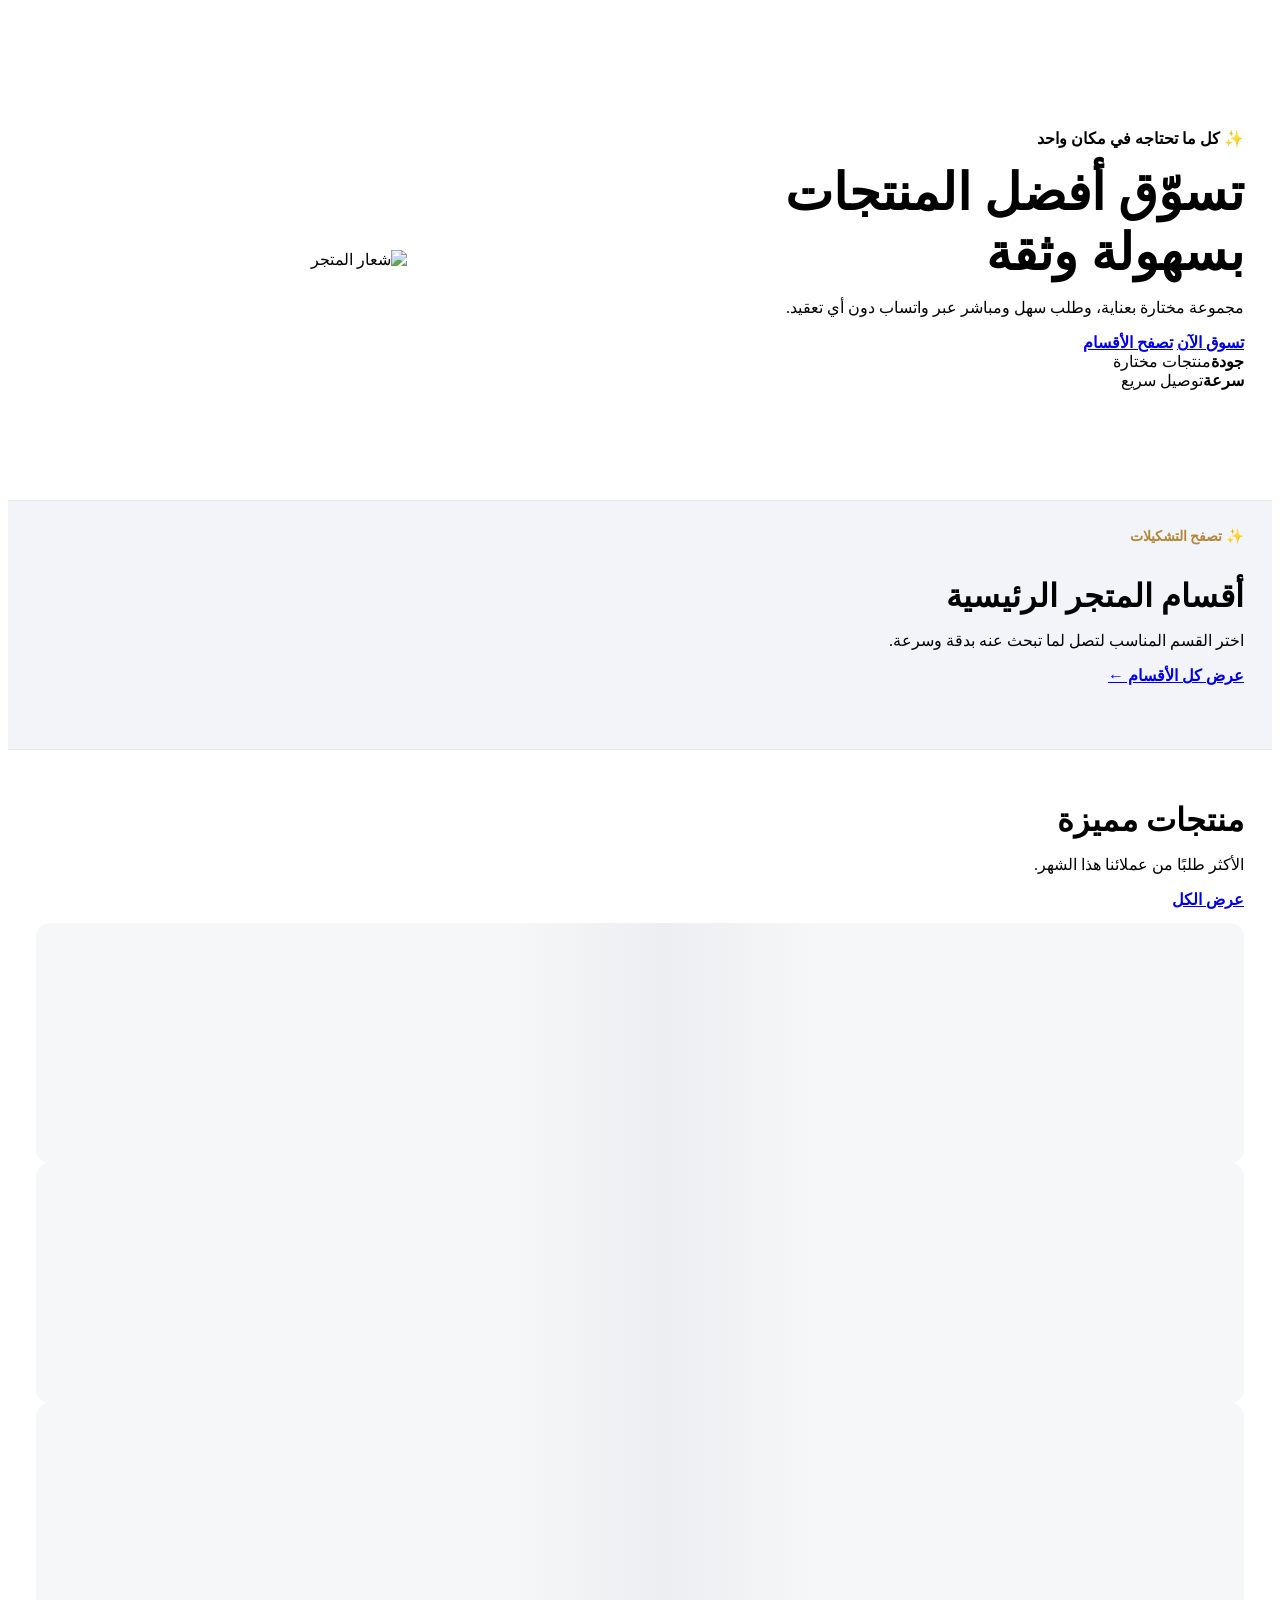
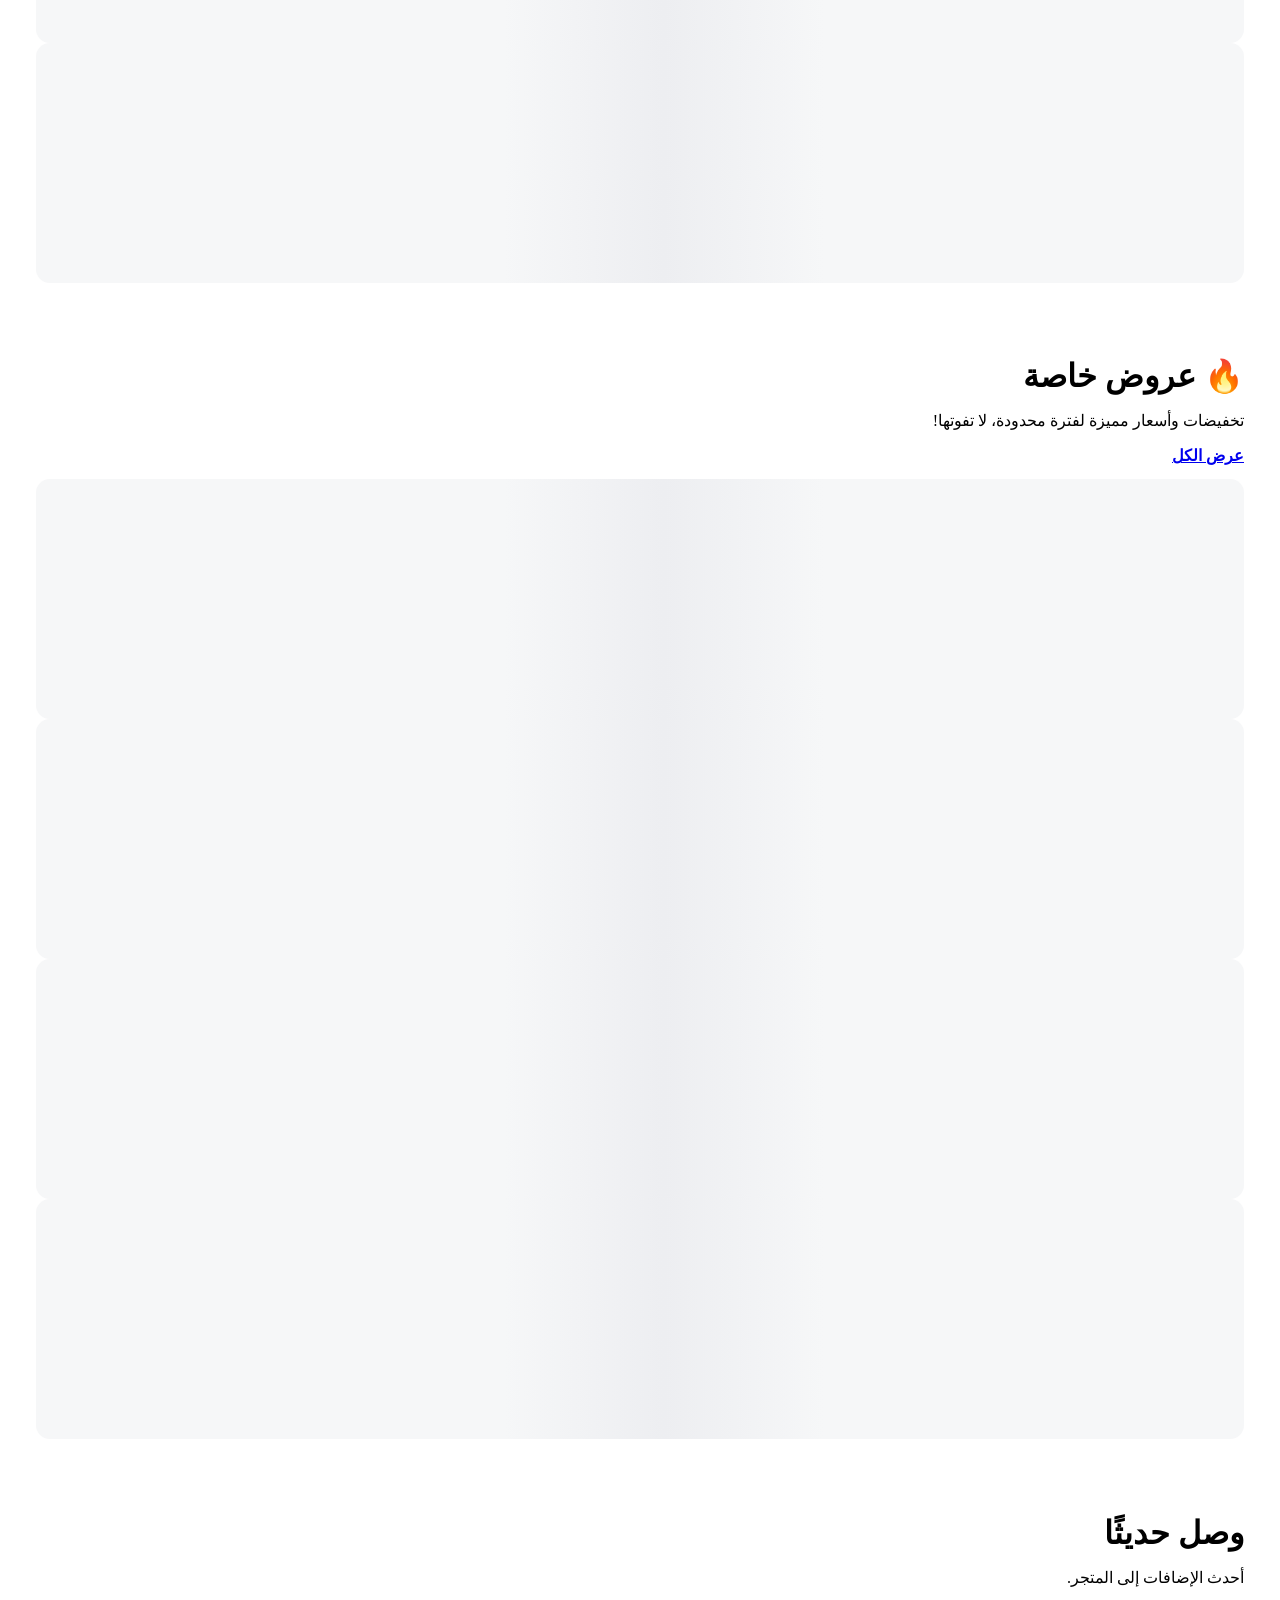
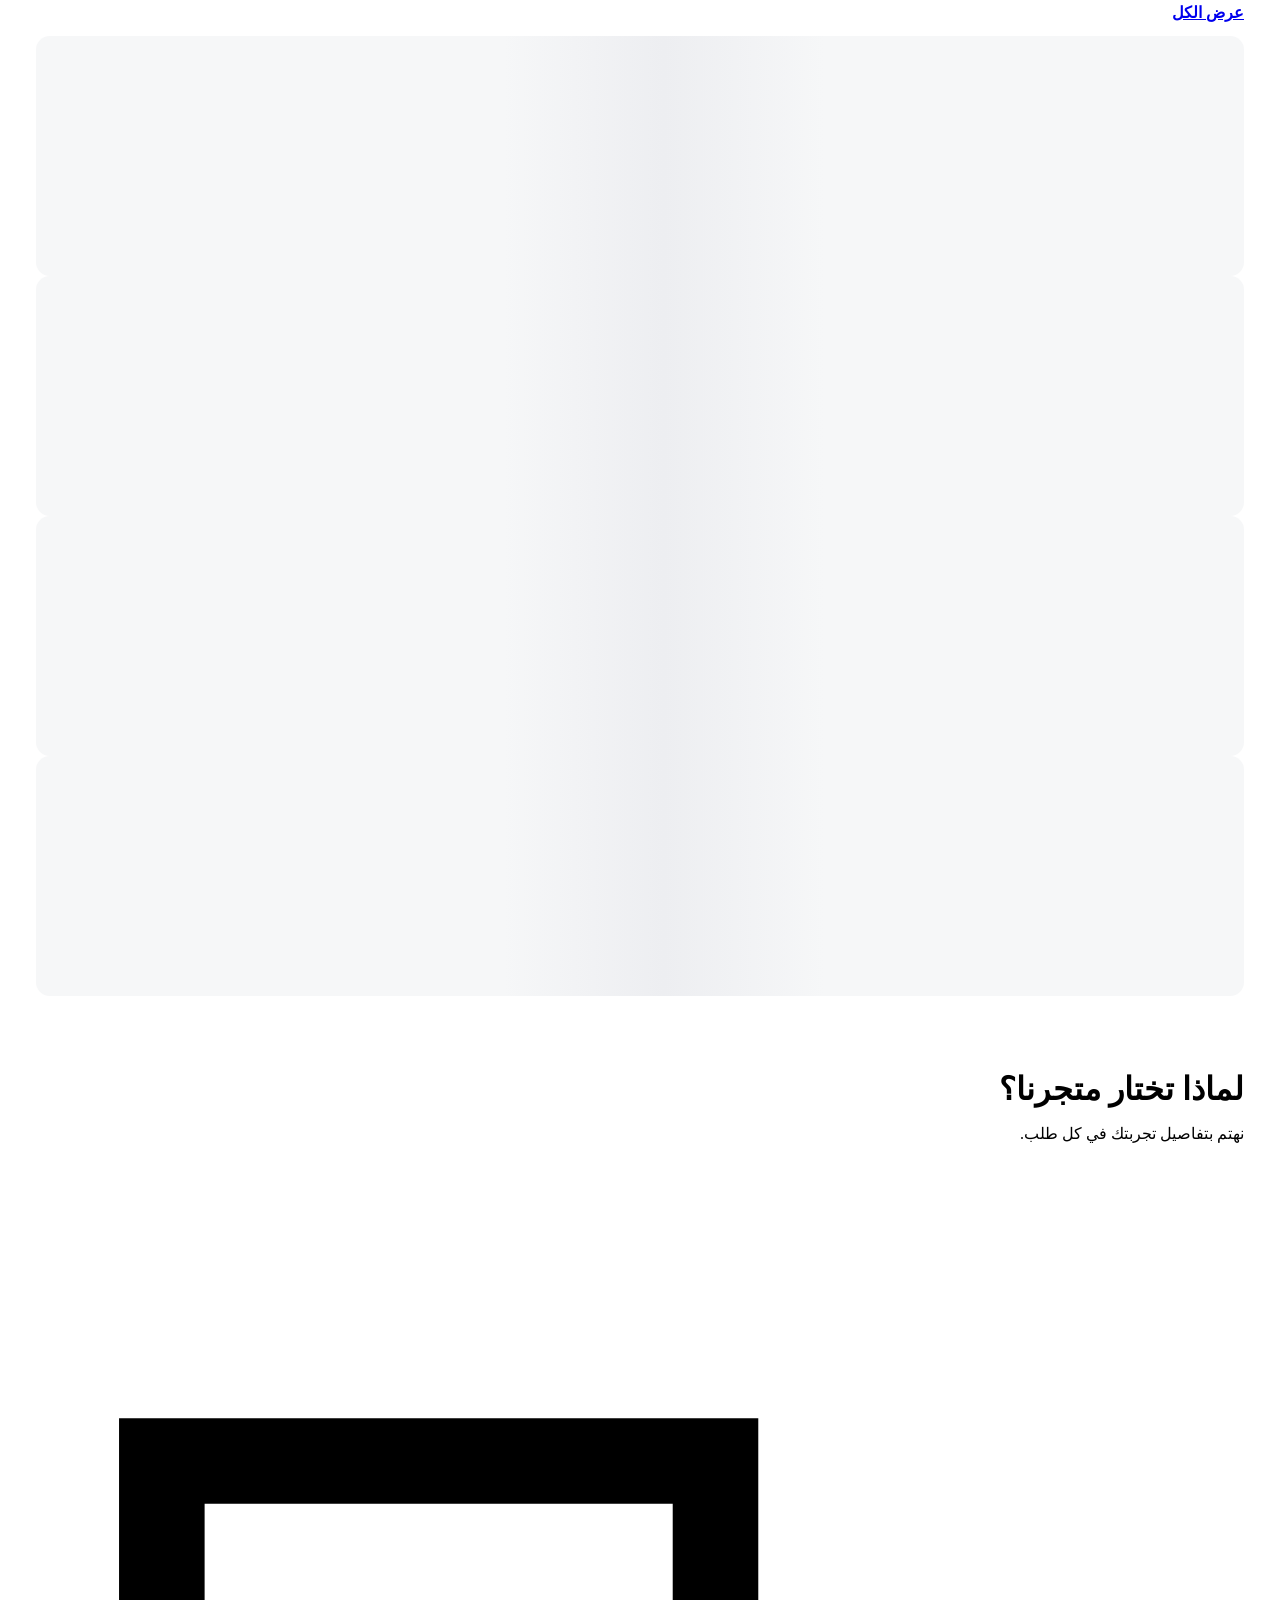
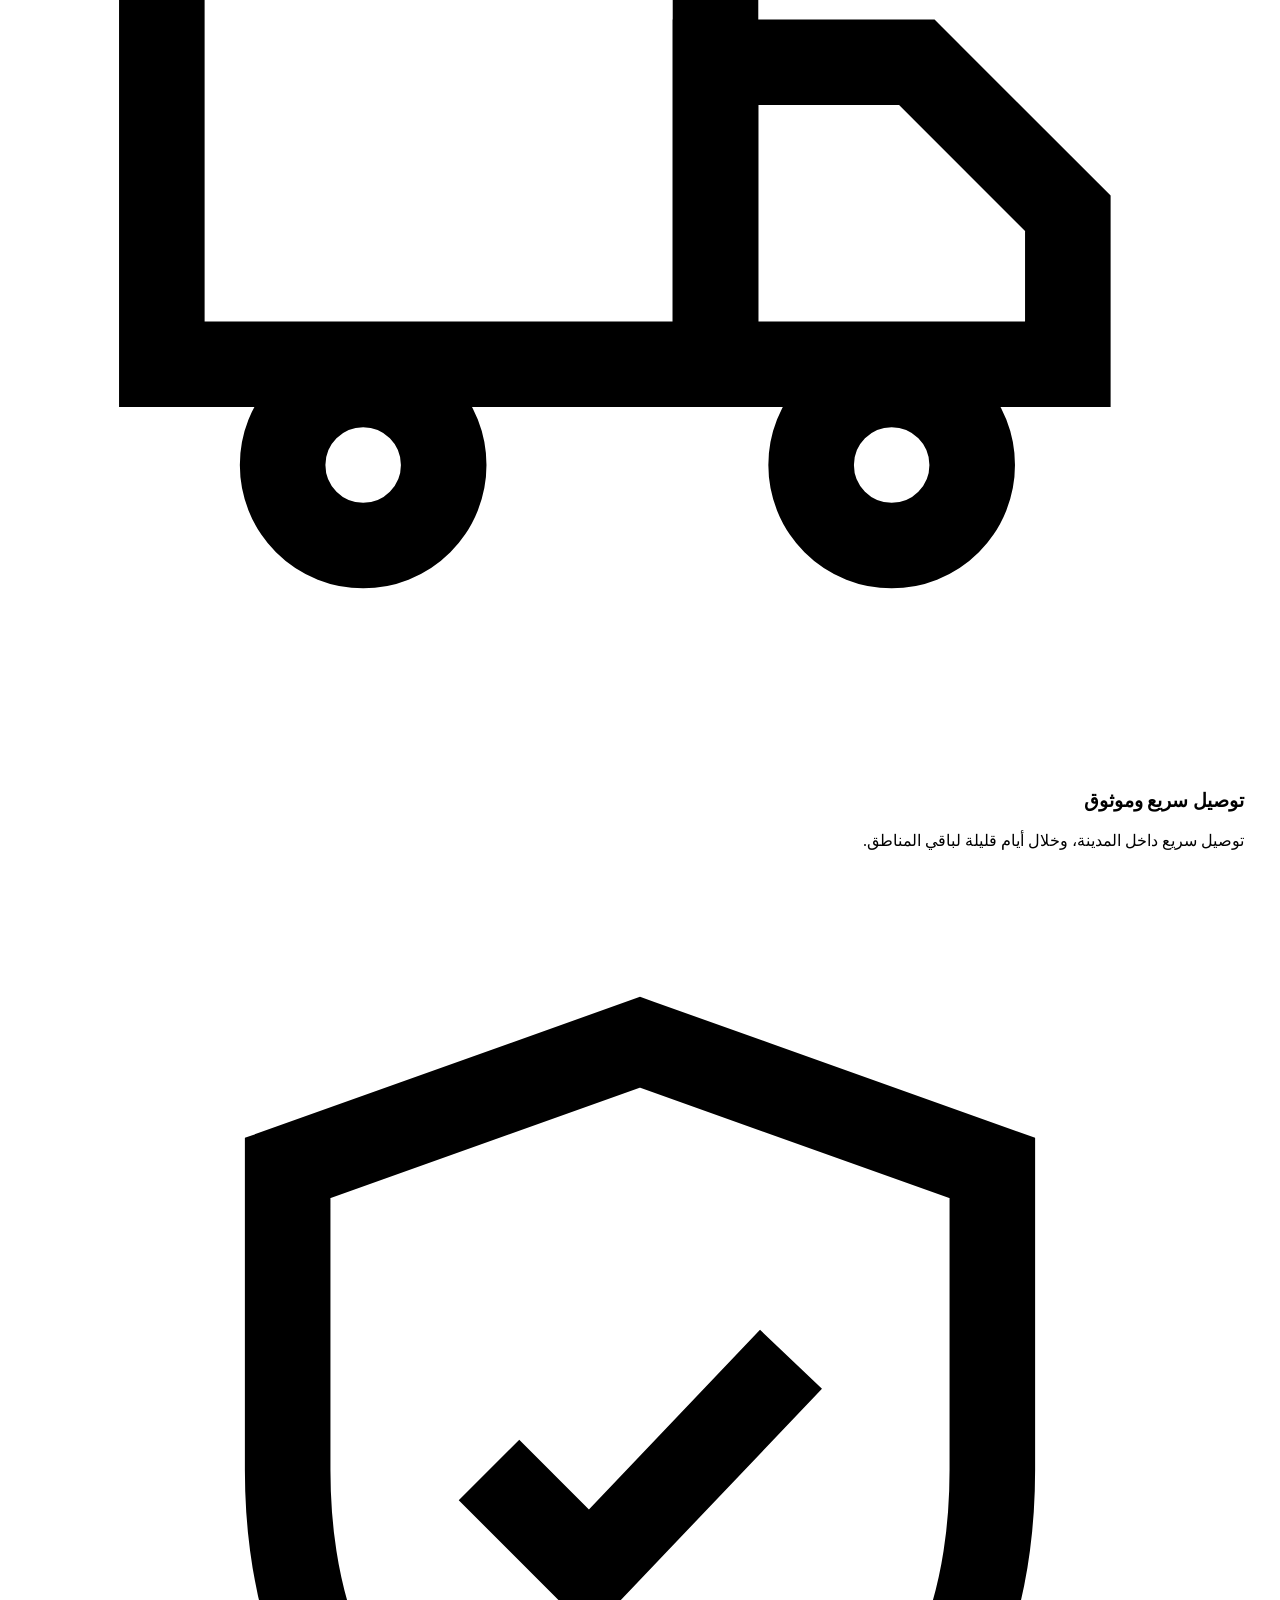
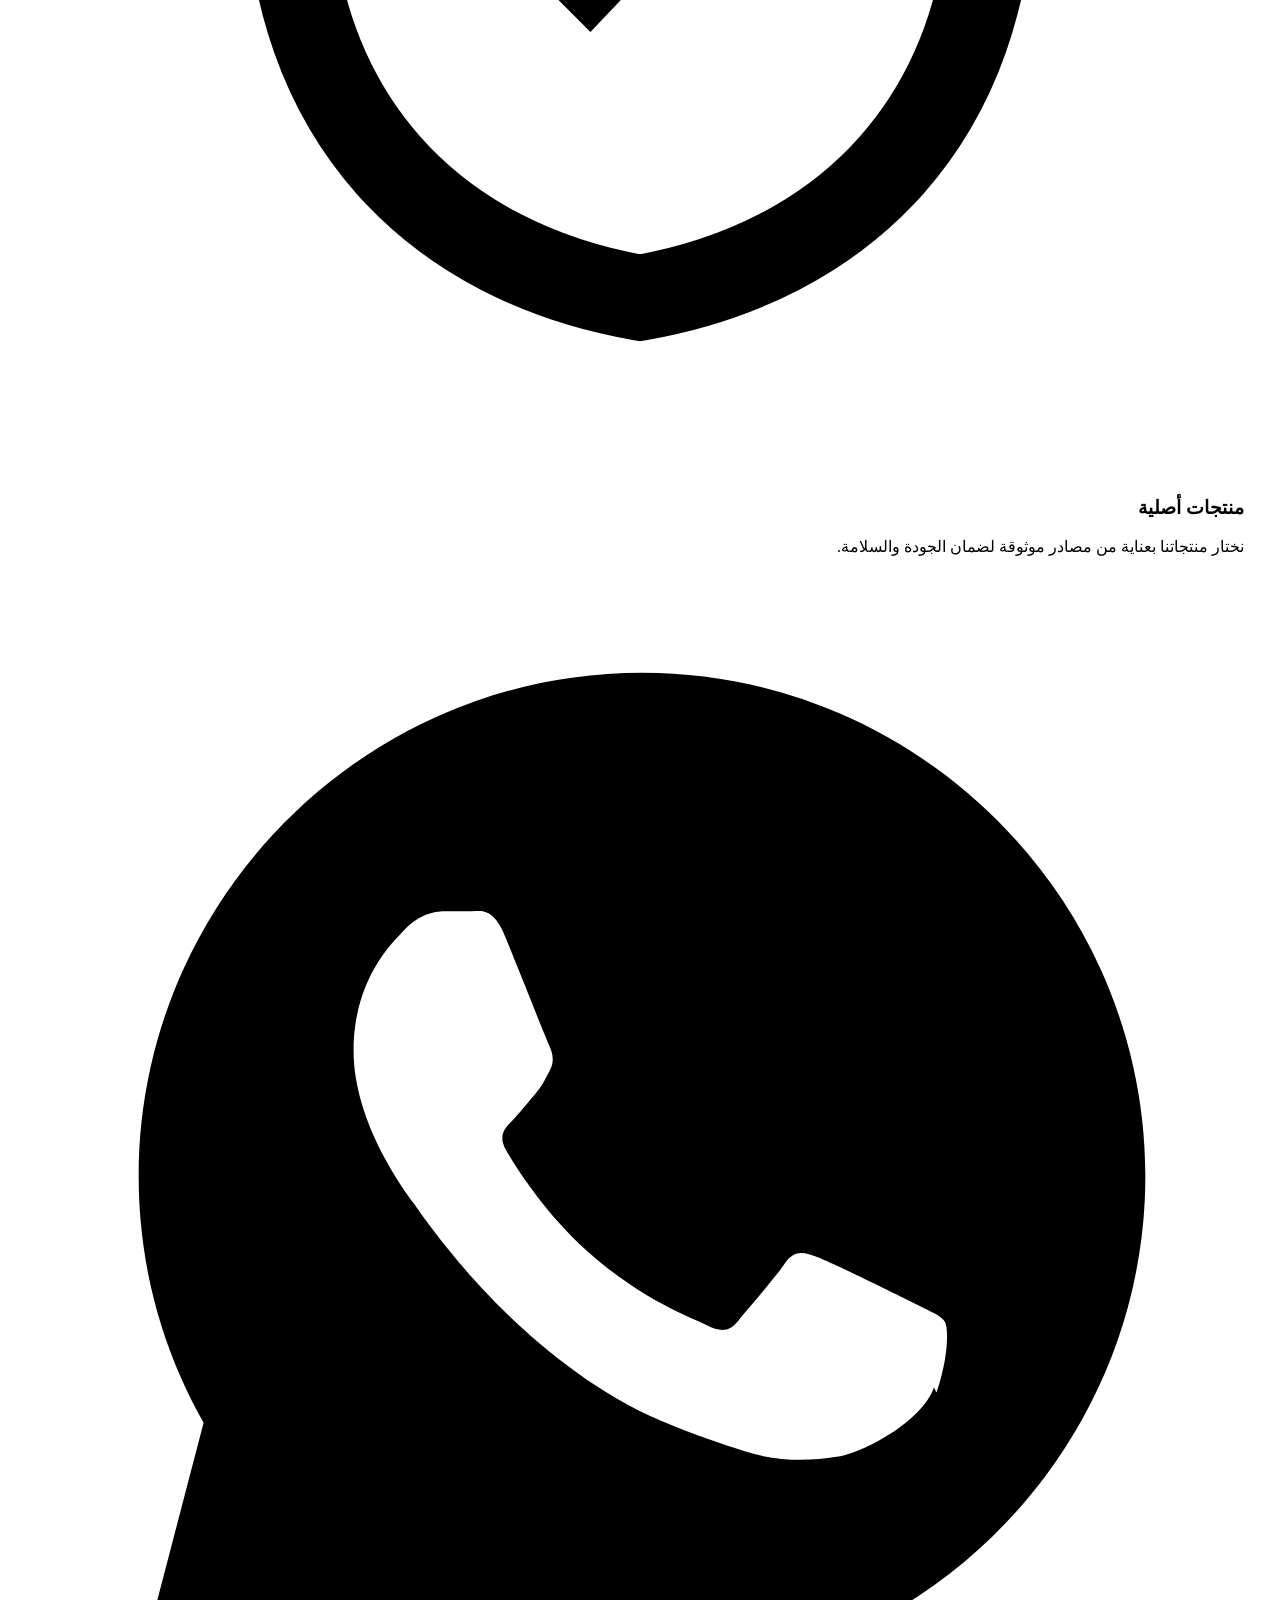
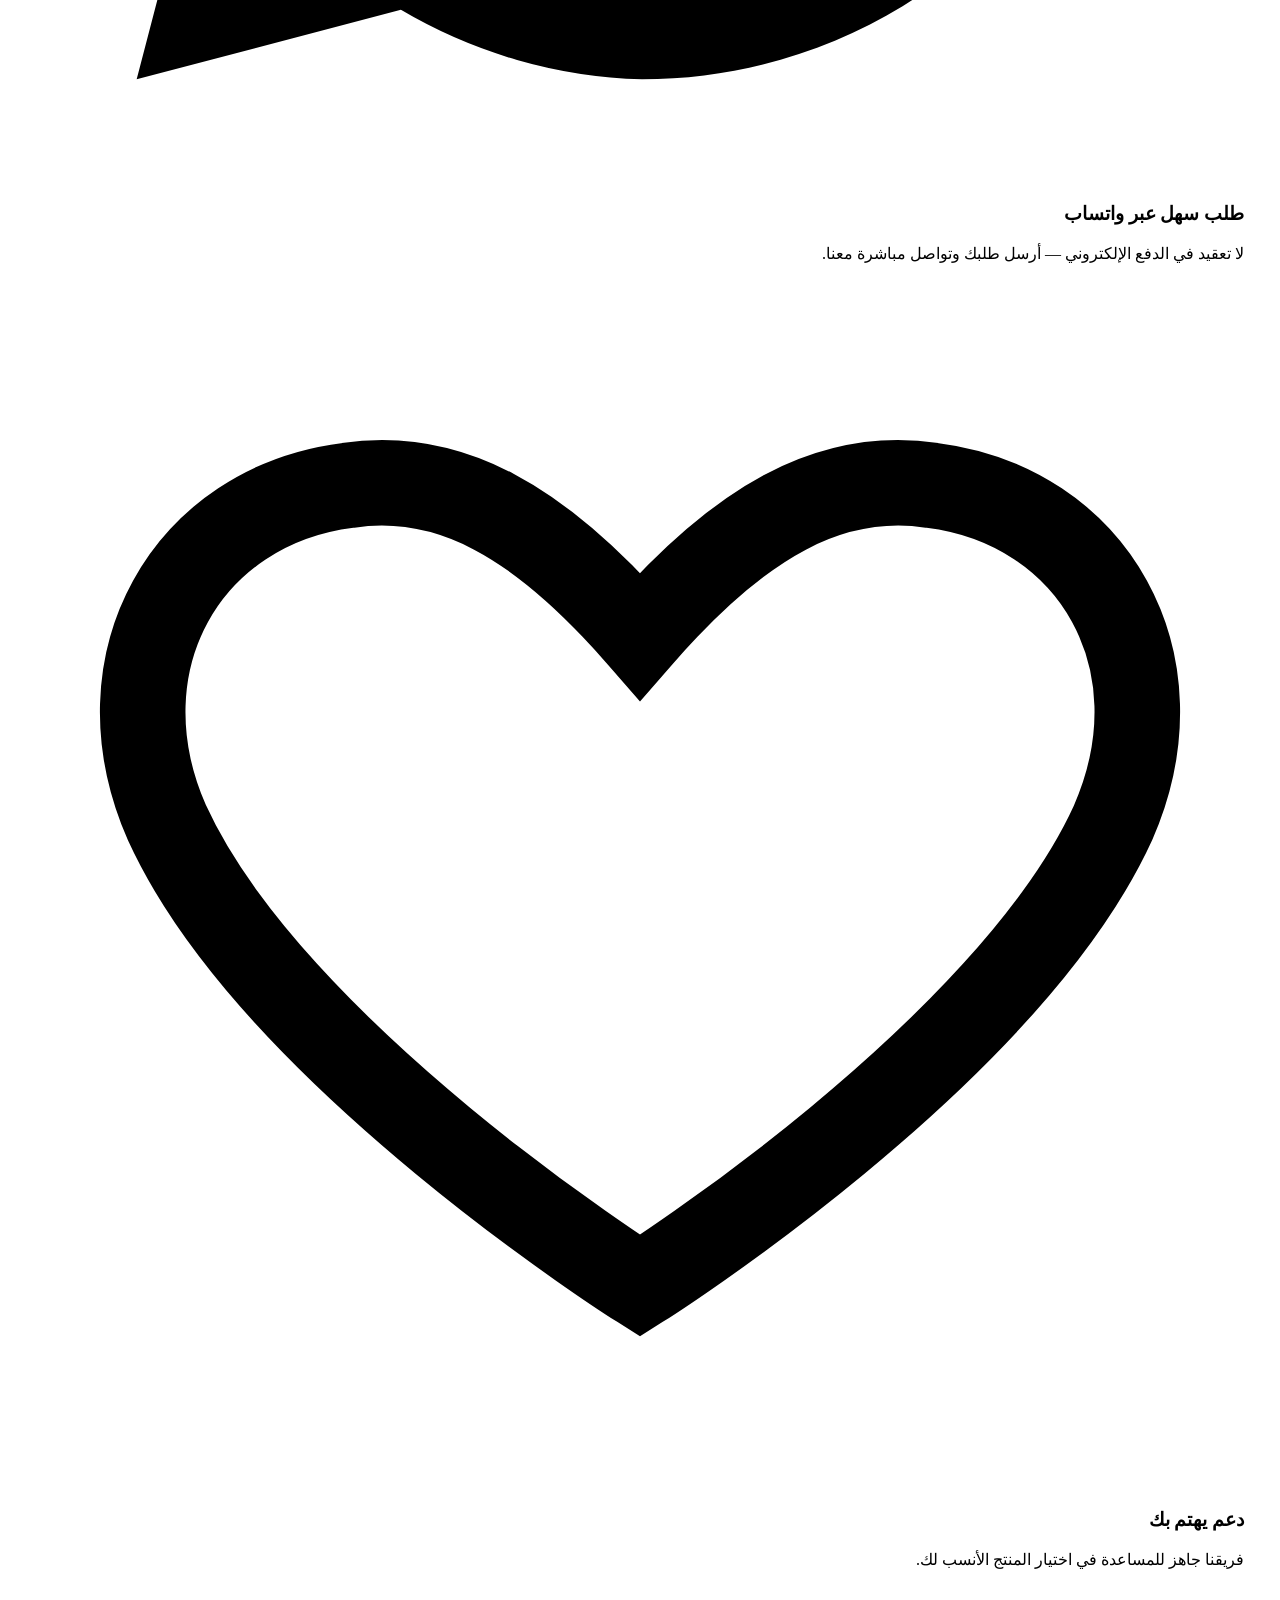
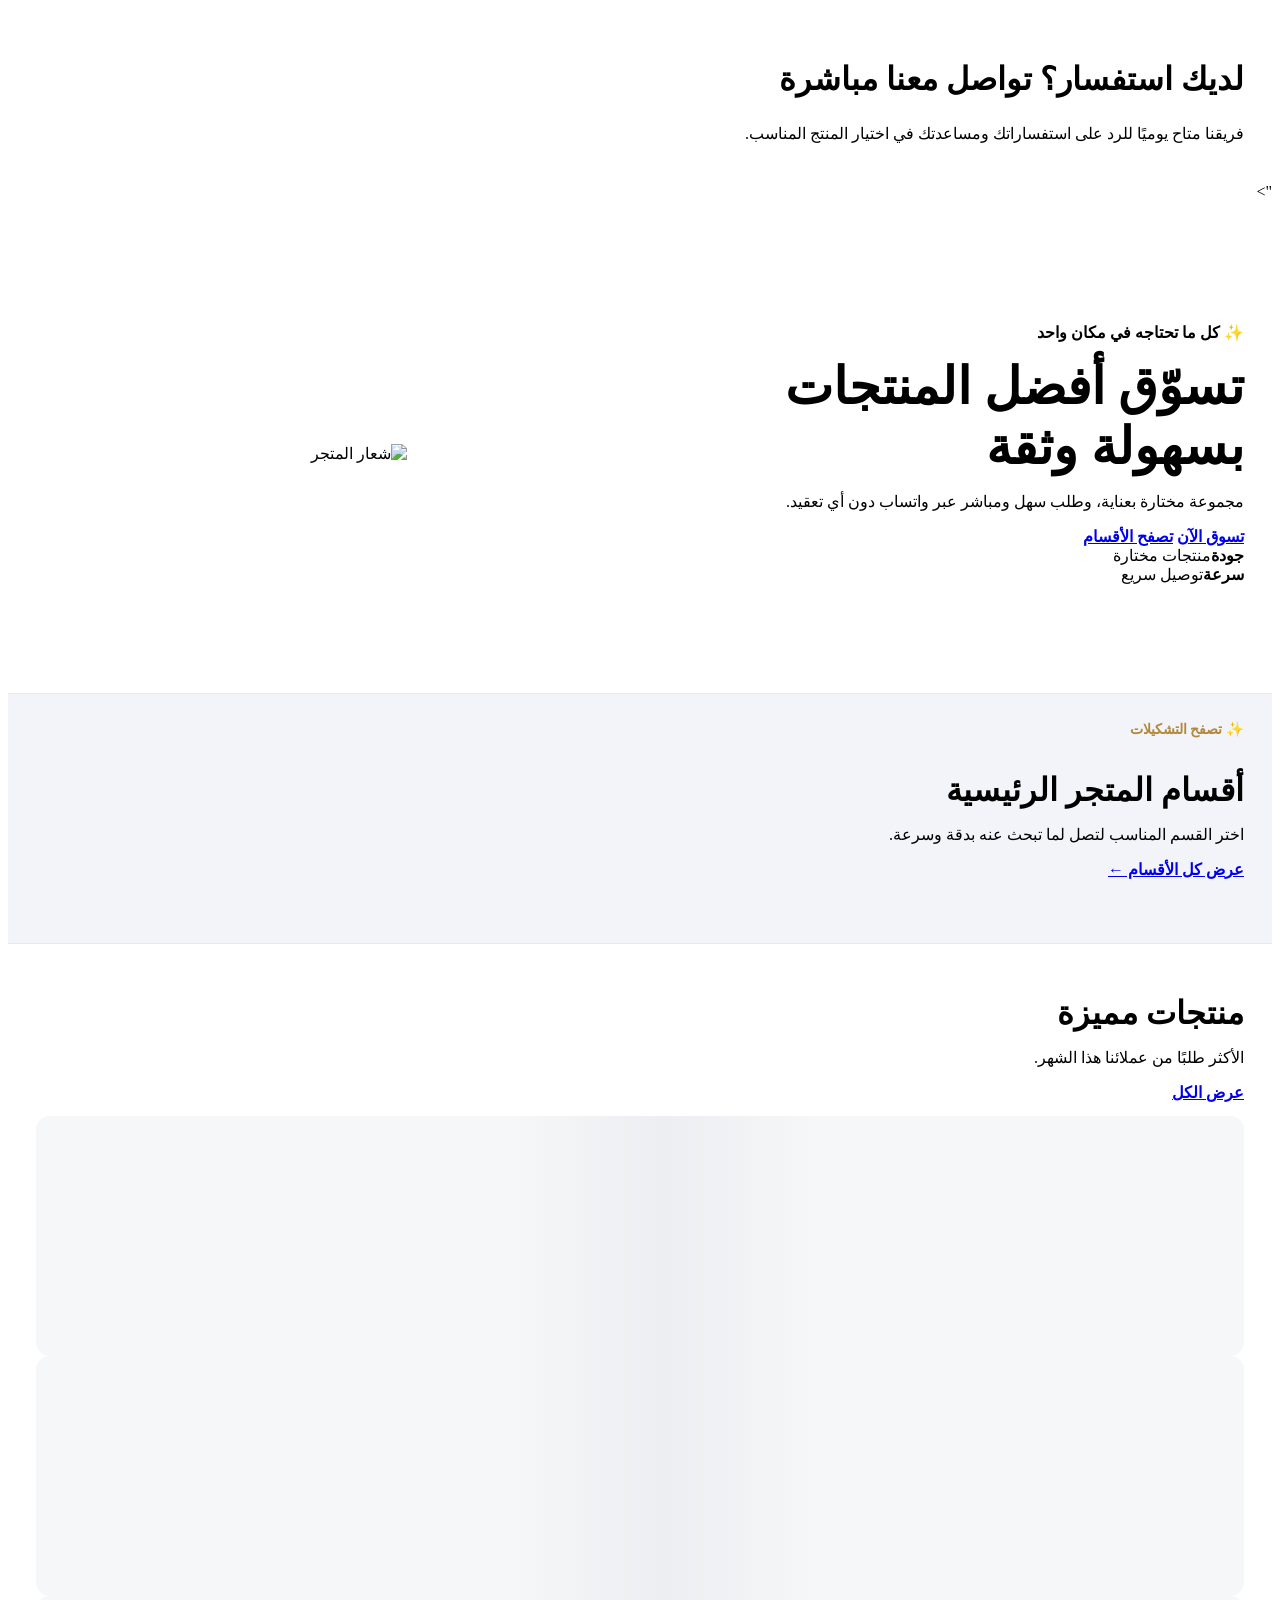
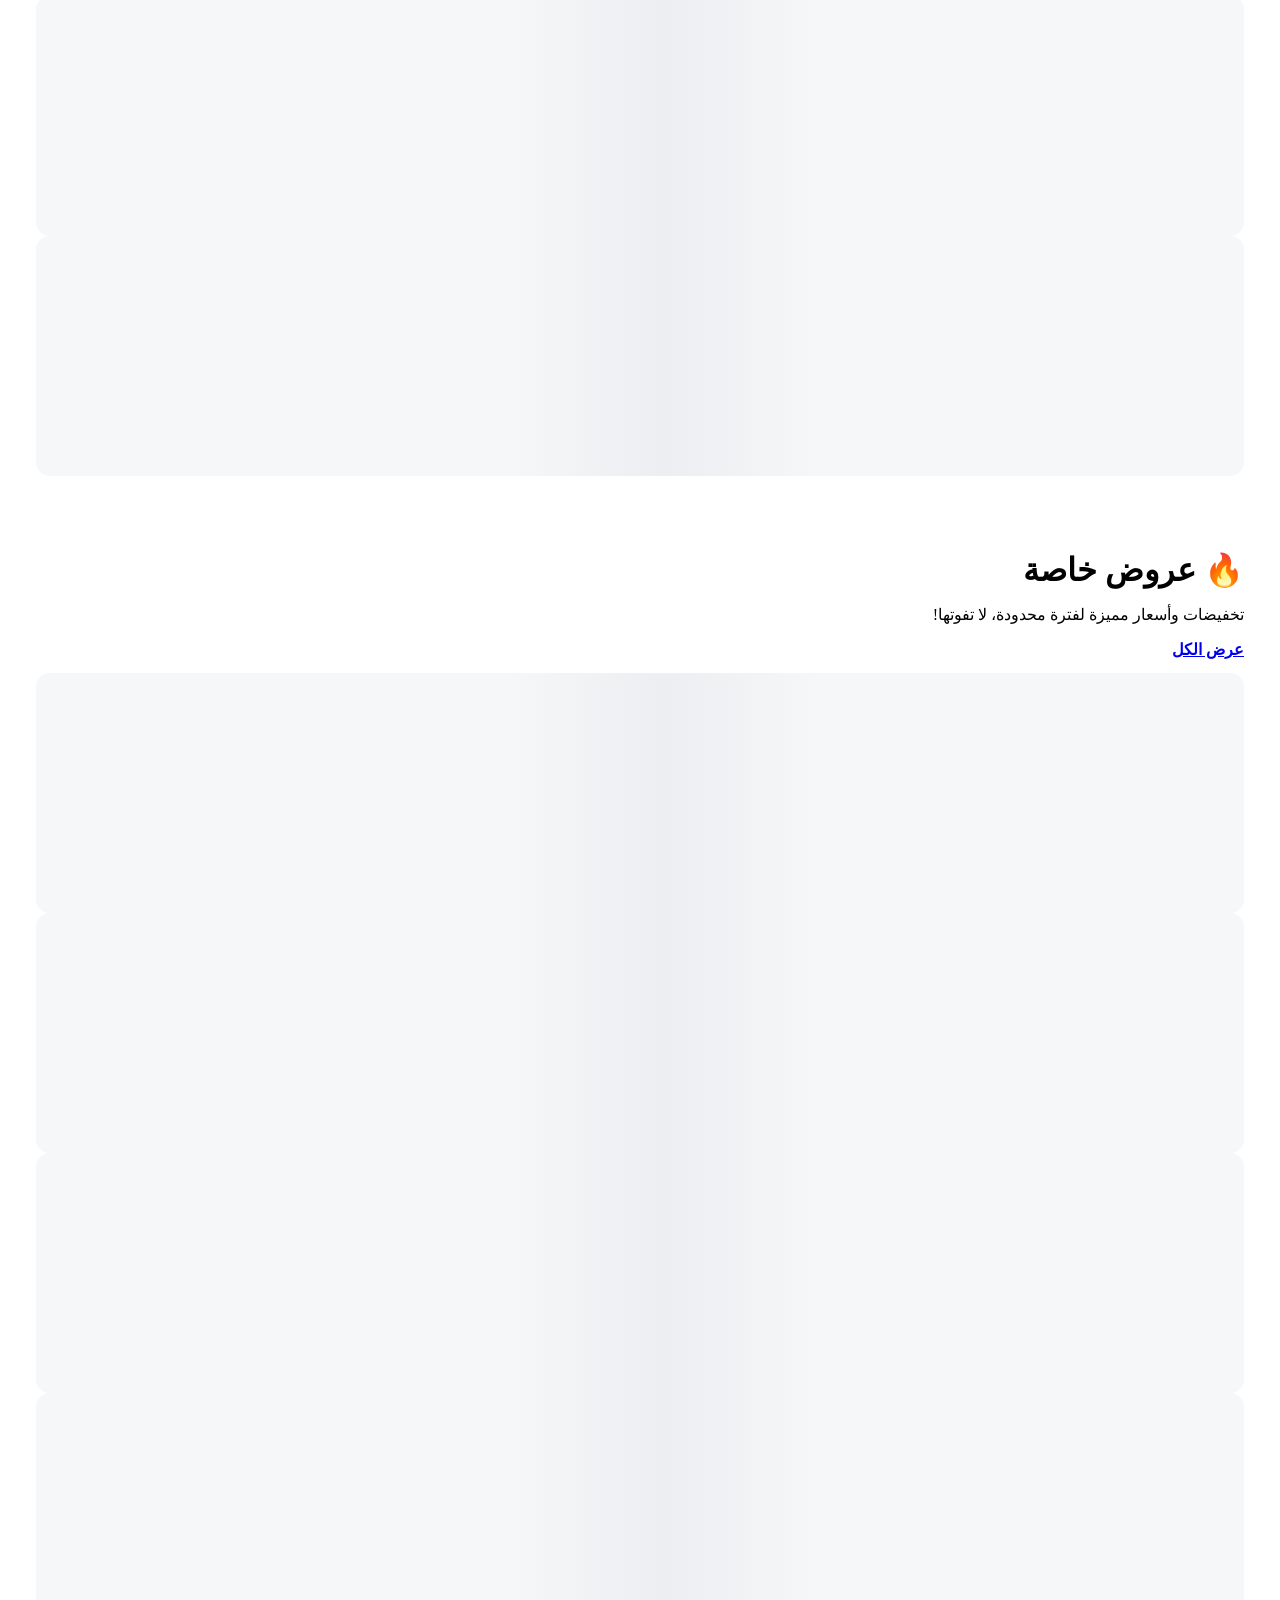
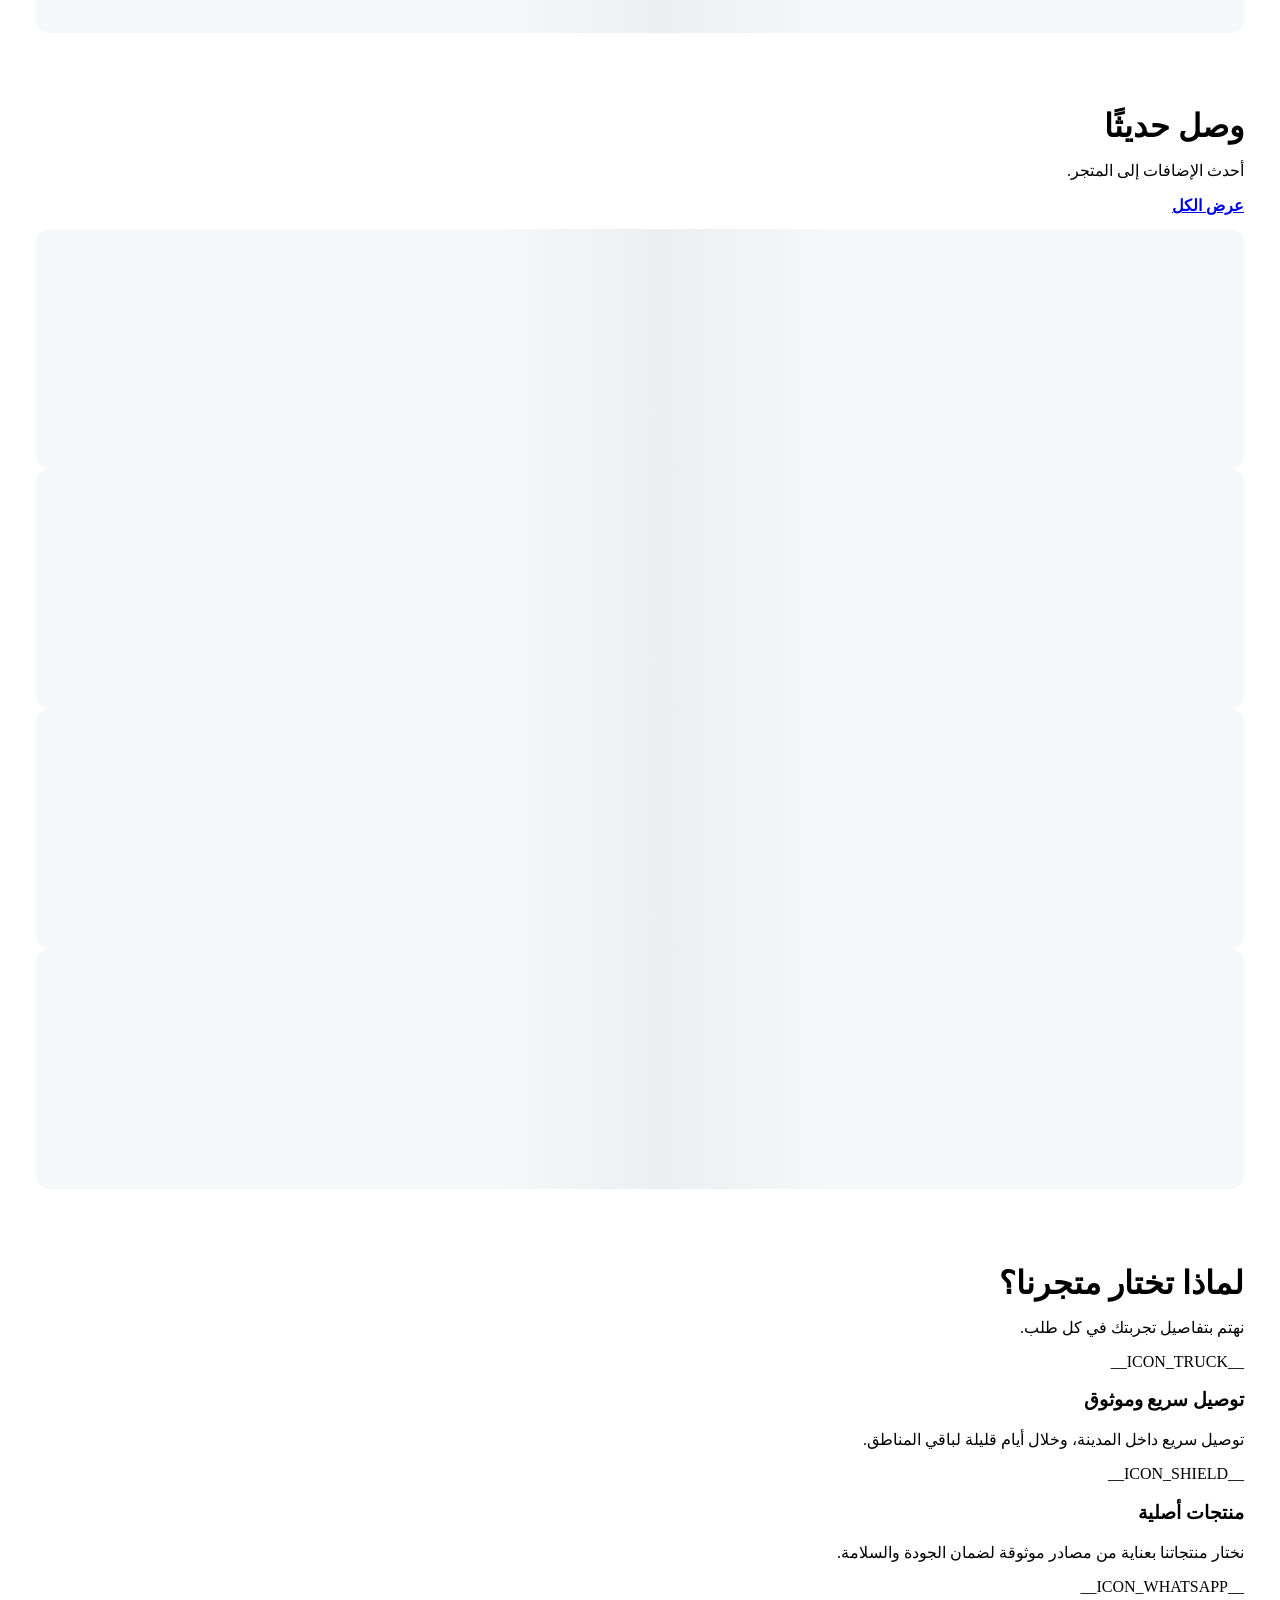
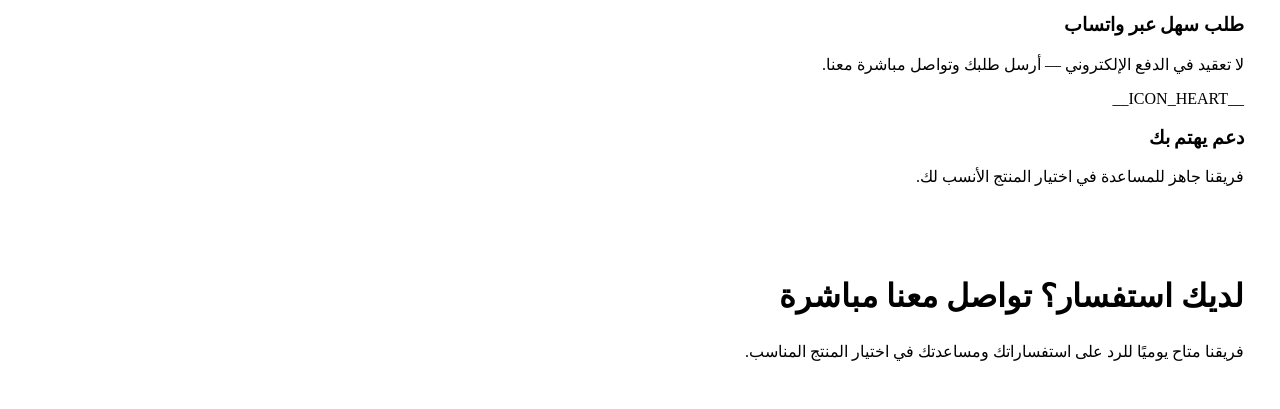
==== commit 5c4d2619: "Update index.html" ====
--- a/index.html
+++ b/index.html
@@ -1,11 +1,49 @@
 <!DOCTYPE html>
 <html lang="ar" dir="rtl">
 <head>
+  <meta charset="UTF-8">
   <meta name="viewport" content="width=device-width, initial-scale=1.0">
+  
+  <!-- العناوين الأساسية لمحركات البحث المتصفحات -->
+  <title>متجرك الإلكتروني | تسوق أفضل المنتجات بسهولة</title>
+  <meta name="description" content="تصفّح تشكيلة واسعة من المنتجات المختارة بعناية واطلب مباشرة عبر واتساب مع توصيل سريع لباب بيتك.">
+  <link rel="icon" href="assets/logo/logo.png">
+
+  <!-- ========================================== -->
+  <!-- تهيئة الروابط للمشاركة (WhatsApp / Telegram / Social) -->
+  <!-- ========================================== -->
+  <!-- استبدل https://yourdomain.com بالدومين الحقيقي للعميل -->
+  <meta property="og:type" content="website">
+  <meta property="og:url" content="https://test3-9ri.pages.dev/<!DOCTYPE html>
+<html lang="ar" dir="rtl">
+<head>
   <meta charset="UTF-8">
-  <title>الرئيسية | متجرك الإلكتروني</title>
-  <meta name="description" content="تصفّح منتجاتنا واطلب مباشرة عبر واتساب بسهولة وسرعة.">
+  <meta name="viewport" content="width=device-width, initial-scale=1.0">
+  
+  <!-- العناوين الأساسية لمحركات البحث المتصفحات -->
+  <title>متجرك الإلكتروني | تسوق أفضل المنتجات بسهولة</title>
+  <meta name="description" content="تصفّح تشكيلة واسعة من المنتجات المختارة بعناية واطلب مباشرة عبر واتساب مع توصيل سريع لباب بيتك.">
   <link rel="icon" href="assets/logo/logo.png">
+
+  <!-- ========================================== -->
+  <!-- تهيئة الروابط للمشاركة (WhatsApp / Telegram / Social) -->
+  <!-- ========================================== -->
+  <!-- استبدل https://yourdomain.com بالدومين الحقيقي للعميل -->
+  <meta property="og:type" content="website">
+  <meta property="og:url" content="https://test3-9ri.pages.dev/">
+  <meta property="og:locale" content="ar_AR">
+  <meta property="og:site_name" content="متجرك الإلكتروني">
+  <meta property="og:title" content="متجرك الإلكتروني | تسوق أفضل المنتجات بسهولة وثقة">
+  <meta property="og:description" content="تصفّح تشكيلة واسعة من المنتجات واطلب مباشرة عبر واتساب بسهولة وسرعة.">
+  <!-- رابط الصورة يجب أن يكون كاملاً ومباشراً (يفضل صورة بنسبة 1200x630 أو لوجو المتجر) -->
+  <meta property="og:image" content="https://test3-9ri.pages.dev/assets/logo/logo.png">
+  <meta property="og:image:alt" content="شعار المتجر">
+
+  <!-- وسوم منصة X / Twitter -->
+  <meta name="twitter:card" content="summary_large_image">
+  <meta name="twitter:title" content="متجرك الإلكتروني | تسوق أفضل المنتجات بسهولة وثقة">
+  <meta name="twitter:description" content="تصفّح تشكيلة واسعة من المنتجات واطلب مباشرة عبر واتساب بسهولة وسرعة.">
+  <meta name="twitter:image" content="https://test3-9ri.pages.dev/assets/logo/logo.png">
 
   <!-- مصافحة مسبقة سريعة للخوادم الخارجية لمنع التأخير -->
   <link rel="preconnect" href="https://fonts.googleapis.com">
@@ -461,3 +499,472 @@
 </script>
 </body>
 </html>
+">
+  <meta property="og:locale" content="ar_AR">
+  <meta property="og:site_name" content="متجرك الإلكتروني">
+  <meta property="og:title" content="متجرك الإلكتروني | تسوق أفضل المنتجات بسهولة وثقة">
+  <meta property="og:description" content="تصفّح تشكيلة واسعة من المنتجات واطلب مباشرة عبر واتساب بسهولة وسرعة.">
+  <!-- رابط الصورة يجب أن يكون كاملاً ومباشراً (يفضل صورة بنسبة 1200x630 أو لوجو المتجر) -->
+  <meta property="og:image" content="https://yourdomain.com/assets/logo/logo.png">
+  <meta property="og:image:alt" content="شعار المتجر">
+
+  <!-- وسوم منصة X / Twitter -->
+  <meta name="twitter:card" content="summary_large_image">
+  <meta name="twitter:title" content="متجرك الإلكتروني | تسوق أفضل المنتجات بسهولة وثقة">
+  <meta name="twitter:description" content="تصفّح تشكيلة واسعة من المنتجات واطلب مباشرة عبر واتساب بسهولة وسرعة.">
+  <meta name="twitter:image" content="https://yourdomain.com/assets/logo/logo.png">
+
+  <!-- مصافحة مسبقة سريعة للخوادم الخارجية لمنع التأخير -->
+  <link rel="preconnect" href="https://fonts.googleapis.com">
+  <link rel="preconnect" href="https://fonts.gstatic.com" crossorigin>
+  <link rel="preconnect" href="https://test3-2a6de-default-rtdb.europe-west1.firebasedatabase.app" crossorigin>
+  <link rel="preconnect" href="https://ik.imagekit.io" crossorigin>
+
+  <!-- تحميل الخطوط في الخلفية دون تعطيل ظهور الصفحة للإنترنت الضعيف -->
+  <link rel="preload" as="style" href="https://fonts.googleapis.com/css2?family=El+Messiri:wght@600;700&family=IBM+Plex+Sans+Arabic:wght@400;500;600;700&display=swap">
+  <link rel="stylesheet" href="https://fonts.googleapis.com/css2?family=El+Messiri:wght@600;700&family=IBM+Plex+Sans+Arabic:wght@400;500;600;700&display=swap" media="print" onload="this.media='all'">
+  <noscript>
+    <link rel="stylesheet" href="https://fonts.googleapis.com/css2?family=El+Messiri:wght@600;700&family=IBM+Plex+Sans+Arabic:wght@400;500;600;700&display=swap">
+  </noscript>
+
+  <link rel="stylesheet" href="css/style.css?v=50">
+  <link rel="stylesheet" href="css/refresh.css?v=50">
+</head>
+<body>
+
+<!-- Sidebar overlay -->
+<div class="sidebar-overlay" onclick="toggleSidebar()"></div>
+
+<!-- الهيدر يتم توليده عبر app.js -->
+<div id="site-header" data-active="home"></div>
+
+<main>
+  <section class="hero">
+    <div class="hero-blob"></div>
+    <div class="container hero-inner">
+      <div class="hero-copy">
+        <div class="hero-eyebrow-free">✨ كل ما تحتاجه في مكان واحد</div>
+        <h1>تسوّق أفضل المنتجات بسهولة وثقة</h1>
+        <p>مجموعة مختارة بعناية، وطلب سهل ومباشر عبر واتساب دون أي تعقيد.</p>
+        <div class="hero-cta">
+          <a href="products.html" class="btn btn-primary">تسوق الآن</a>
+          <a href="#categories" class="btn btn-outline">تصفح الأقسام</a>
+        </div>
+        <div class="hero-trust">
+          <div><strong>جودة</strong><span>منتجات مختارة</span></div>
+          <div><strong>سرعة</strong><span>توصيل سريع</span></div>
+        </div>
+      </div>
+      <div class="hero-art" id="heroPromoContainer">
+        <!-- صورة افتراضية تظهر فوراً قبل تحميل السلايدر -->
+        <div class="hero-art-default"><img src="assets/logo/logo.png" alt="شعار المتجر"></div>
+      </div>
+    </div>
+  </section>
+
+  <!-- قسم الأقسام الرئيسية -->
+  <section class="section section-categories-highlight" id="categories">
+    <div class="container">
+      <div class="section-head">
+        <div>
+          <span class="section-tag" style="display:inline-block; margin-bottom:6px; font-weight:700; color:var(--sand-500, #b4883a); font-size:0.9rem;">✨ تصفح التشكيلات</span>
+          <h2>أقسام المتجر الرئيسية</h2>
+          <p>اختر القسم المناسب لتصل لما تبحث عنه بدقة وسرعة.</p>
+        </div>
+        <a href="categories.html" class="btn btn-outline btn-sm">عرض كل الأقسام ←</a>
+      </div>
+      <div class="cat-scroller" id="homeCategories"></div>
+    </div>
+  </section>
+
+  <!-- قسم المنتجات المميزة -->
+  <section class="section section-alt">
+    <div class="container">
+      <div class="section-head">
+        <div>
+          <h2>منتجات مميزة</h2>
+          <p>الأكثر طلبًا من عملائنا هذا الشهر.</p>
+        </div>
+        <a href="products.html?filter=featured" class="btn btn-outline btn-sm">عرض الكل</a>
+      </div>
+      <div class="product-grid" id="featuredGrid">
+        <div class="skeleton-card"><div class="skeleton-box skeleton-img"></div><div class="skeleton-box skeleton-text"></div><div class="skeleton-box skeleton-price"></div></div>
+        <div class="skeleton-card"><div class="skeleton-box skeleton-img"></div><div class="skeleton-box skeleton-text"></div><div class="skeleton-box skeleton-price"></div></div>
+        <div class="skeleton-card"><div class="skeleton-box skeleton-img"></div><div class="skeleton-box skeleton-text"></div><div class="skeleton-box skeleton-price"></div></div>
+        <div class="skeleton-card"><div class="skeleton-box skeleton-img"></div><div class="skeleton-box skeleton-text"></div><div class="skeleton-box skeleton-price"></div></div>
+      </div>
+    </div>
+  </section>
+
+  <!-- قسم العروض الخاصة -->
+  <section class="section">
+    <div class="container">
+      <div class="section-head">
+        <div>
+          <h2 style="color: var(--danger);">🔥 عروض خاصة</h2>
+          <p>تخفيضات وأسعار مميزة لفترة محدودة، لا تفوتها!</p>
+        </div>
+        <a href="products.html?filter=offer" class="btn btn-outline btn-sm">عرض الكل</a>
+      </div>
+      <div class="product-grid" id="offerGrid">
+        <div class="skeleton-card"><div class="skeleton-box skeleton-img"></div><div class="skeleton-box skeleton-text"></div><div class="skeleton-box skeleton-price"></div></div>
+        <div class="skeleton-card"><div class="skeleton-box skeleton-img"></div><div class="skeleton-box skeleton-text"></div><div class="skeleton-box skeleton-price"></div></div>
+        <div class="skeleton-card"><div class="skeleton-box skeleton-img"></div><div class="skeleton-box skeleton-text"></div><div class="skeleton-box skeleton-price"></div></div>
+        <div class="skeleton-card"><div class="skeleton-box skeleton-img"></div><div class="skeleton-box skeleton-text"></div><div class="skeleton-box skeleton-price"></div></div>
+      </div>
+    </div>
+  </section>
+
+  <!-- قسم وصل حديثاً -->
+  <section class="section section-alt">
+    <div class="container">
+      <div class="section-head">
+        <div>
+          <h2>وصل حديثًا</h2>
+          <p>أحدث الإضافات إلى المتجر.</p>
+        </div>
+        <a href="products.html?filter=new" class="btn btn-outline btn-sm">عرض الكل</a>
+      </div>
+      <div class="product-grid" id="newGrid">
+        <div class="skeleton-card"><div class="skeleton-box skeleton-img"></div><div class="skeleton-box skeleton-text"></div><div class="skeleton-box skeleton-price"></div></div>
+        <div class="skeleton-card"><div class="skeleton-box skeleton-img"></div><div class="skeleton-box skeleton-text"></div><div class="skeleton-box skeleton-price"></div></div>
+        <div class="skeleton-card"><div class="skeleton-box skeleton-img"></div><div class="skeleton-box skeleton-text"></div><div class="skeleton-box skeleton-price"></div></div>
+        <div class="skeleton-card"><div class="skeleton-box skeleton-img"></div><div class="skeleton-box skeleton-text"></div><div class="skeleton-box skeleton-price"></div></div>
+      </div>
+    </div>
+  </section>
+
+  <!-- قسم المزايا -->
+  <section class="section">
+    <div class="container">
+      <div class="section-head">
+        <div>
+          <h2>لماذا تختار متجرنا؟</h2>
+          <p>نهتم بتفاصيل تجربتك في كل طلب.</p>
+        </div>
+      </div>
+      <div class="feature-grid">
+        <div class="feature-card">
+          <div class="icon">__ICON_TRUCK__</div>
+          <h3>توصيل سريع وموثوق</h3>
+          <p>توصيل سريع داخل المدينة، وخلال أيام قليلة لباقي المناطق.</p>
+        </div>
+        <div class="feature-card">
+          <div class="icon">__ICON_SHIELD__</div>
+          <h3>منتجات أصلية</h3>
+          <p>نختار منتجاتنا بعناية من مصادر موثوقة لضمان الجودة والسلامة.</p>
+        </div>
+        <div class="feature-card">
+          <div class="icon">__ICON_WHATSAPP__</div>
+          <h3>طلب سهل عبر واتساب</h3>
+          <p>لا تعقيد في الدفع الإلكتروني — أرسل طلبك وتواصل مباشرة معنا.</p>
+        </div>
+        <div class="feature-card">
+          <div class="icon">__ICON_HEART__</div>
+          <h3>دعم يهتم بك</h3>
+          <p>فريقنا جاهز للمساعدة في اختيار المنتج الأنسب لك.</p>
+        </div>
+      </div>
+    </div>
+  </section>
+
+  <!-- تواصل معنا -->
+  <section class="section section-alt">
+    <div class="container">
+      <div class="contact-band" id="contactBand">
+        <div>
+          <h2>لديك استفسار؟ تواصل معنا مباشرة</h2>
+          <p>فريقنا متاح يوميًا للرد على استفساراتك ومساعدتك في اختيار المنتج المناسب.</p>
+        </div>
+        <div class="social-row" id="homeSocialRow" style="flex-wrap: wrap; justify-content: center; gap: 10px;"></div>
+      </div>
+    </div>
+  </section>
+</main>
+  
+<div id="site-footer"></div>
+
+<!-- تحميل السكربتات بالتوازي دون حجب الواجهة باستخدام defer -->
+<script src="js/config.js?v=50" defer></script>
+<script src="js/icons.js?v=50" defer></script>
+<script src="https://www.gstatic.com/firebasejs/10.12.2/firebase-app-compat.js" defer></script>
+<script src="https://www.gstatic.com/firebasejs/10.12.2/firebase-database-compat.js" defer></script>
+<script src="js/store.js?v=50" defer></script>
+<script src="js/whatsapp.js?v=50" defer></script>
+<script src="js/app.js?v=50" defer></script>
+<script>
+  let slideInterval = null;
+
+  function productMediaHtml(product) {
+    if (product.image) {
+      const imgUrl = (typeof window.getIkUrl === 'function')
+        ? window.getIkUrl(product.image, 700, 85)
+        : product.image;
+      return '<img src="' + escapeHtml(imgUrl) + '" ' +
+             'alt="' + escapeHtml(product.name || "") + '" ' +
+             'class="product-media-img" loading="lazy" decoding="async" ' +
+             'onerror="this.onerror=null; this.src=\'https://placehold.co/600x600/f2f4f9/16233f?text=صورة+تجريبية\';">';
+    }
+    const cat = Store.getCategories().find(function (c) { return c.id === product.categoryId; });
+    const key = cat ? cat.icon : "box";
+    return '<div class="placeholder-icon">' + iconSvg(key) + "</div>";
+  }
+
+  function productHasOptions(product) {
+    if (!product) return false;
+    const hasColors = Array.isArray(product.colors) && product.colors.length > 0;
+    const hasSizes = Array.isArray(product.sizes) && product.sizes.length > 0;
+    const hasVariants = Array.isArray(product.variants) && product.variants.length > 0;
+    const hasMatrix = typeof Store !== "undefined" && typeof Store.hasVariantMatrix === "function" && Store.hasVariantMatrix(product);
+    return hasColors || hasSizes || hasVariants || hasMatrix;
+  }
+  
+  function renderHomeProductCard(product) {
+    const outOfStock = !Store.isProductAvailable(product);
+    const badges = [];
+    
+    if (product.isOffer) badges.push('<span class="badge badge-offer" style="background:var(--danger); color:white;">عرض🔥</span>');
+    else if (product.isNew) badges.push('<span class="badge badge-new">جديد</span>');
+    else if (product.featured) badges.push('<span class="badge badge-featured">مميز</span>');
+    if (outOfStock) badges.push('<span class="badge badge-out-abs">غير متوفر</span>');
+
+    let colorsHtml = "";
+    if (product.colors && product.colors.length > 0) {
+      const maxShow = 4;
+      const slice = product.colors.slice(0, maxShow);
+      const remaining = product.colors.length - maxShow;
+      
+      let dots = slice.map(function(c) {
+        const bg = c.hex || "#ccc";
+        return '<span class="card-color-dot" style="background:' + escapeHtml(bg) + ';" title="' + escapeHtml(c.name || "") + '"></span>';
+      }).join("");
+
+      if (remaining > 0) {
+        dots += '<span class="card-color-more">+' + remaining + '</span>';
+      }
+
+      colorsHtml = '<div class="product-body-colors">' + dots + '</div>';
+    } else {
+      const optionsCount = (product.variants && product.variants.length) || 0;
+      if (optionsCount > 1) {
+        badges.push('<span class="badge badge-variants">' + iconSvg("layers") + optionsCount + ' خيارات</span>');
+      }
+    }
+
+    const hasOptions = productHasOptions(product);
+
+    const actionIcon = hasOptions
+      ? '<svg viewBox="0 0 24 24" fill="none" stroke="currentColor" stroke-width="2" stroke-linecap="round" stroke-linejoin="round" style="width:16px;height:16px;display:block;margin:auto;"><line x1="4" y1="21" x2="4" y2="14"></line><line x1="4" y1="10" x2="4" y2="3"></line><line x1="12" y1="21" x2="12" y2="12"></line><line x1="12" y1="8" x2="12" y2="3"></line><line x1="20" y1="21" x2="20" y2="16"></line><line x1="20" y1="12" x2="20" y2="3"></line><line x1="1" y1="14" x2="7" y2="14"></line><line x1="9" y1="8" x2="15" y2="8"></line><line x1="17" y1="16" x2="23" y2="16"></line></svg>'
+      : iconSvg("cart");
+
+    const actionTitle = outOfStock ? "غير متوفر" : (hasOptions ? "اختر الخيارات والمواصفات" : "أضف للسلة");
+
+    return (
+      '<article class="product-card">' +
+        '<a href="product.html?id=' + encodeURIComponent(product.id) + '" class="product-media">' +
+          productMediaHtml(product) +
+          badges.join("") +
+        '</a>' +
+        '<div class="product-body">' +
+          '<span class="product-cat">' + escapeHtml(Store.getCategoryName(product.categoryId)) + "</span>" +
+          '<h3 class="product-name"><a href="product.html?id=' + encodeURIComponent(product.id) + '">' + escapeHtml(product.name) + "</a></h3>" +
+          colorsHtml +
+          '<div class="product-foot">' +
+            '<span class="price">' + formatPrice(product.price) + "</span>" +
+            '<div class="product-actions">' +
+              '<button class="btn btn-primary" ' + (outOfStock ? "disabled" : "") +
+                ' title="' + actionTitle + '"' +
+                ' onclick="quickAddToCart(' + jsStr(product.id) + ')">' +
+                actionIcon +
+              "</button>" +
+            "</div>" +
+          "</div>" +
+        "</div>" +
+      '</article>'
+    );
+  }
+
+  async function quickAddToCart(productId) {
+    let product = Store.getProduct(productId);
+    if (!product) {
+      const cachedFeatured = JSON.parse(localStorage.getItem("ws_products_filter_featured") || "[]");
+      const cachedOffers = JSON.parse(localStorage.getItem("ws_products_filter_offers") || "[]");
+      const cachedNew = JSON.parse(localStorage.getItem("ws_products_filter_new") || "[]");
+      product = cachedFeatured.find(p => p.id === productId) ||
+                cachedOffers.find(p => p.id === productId) ||
+                cachedNew.find(p => p.id === productId);
+    }
+    if (!product) {
+      product = await Store.loadProductById(productId);
+    }
+    if (!product || !Store.isProductAvailable(product)) return;
+
+    if (productHasOptions(product)) {
+        window.location.href = 'product.html?id=' + encodeURIComponent(productId);
+        return;
+    }
+    Store.addToCart(productId, 1);
+    if (typeof showToast === 'function') {
+      showToast(product.name + " أُضيف إلى السلة", "success");
+    }
+    if (typeof window.updateCartBadge === 'function') {
+      window.updateCartBadge();
+    }
+  }
+
+  function renderGridInto(containerId, products, emptyMessage) {
+    const el = document.getElementById(containerId);
+    if (!el) return;
+    if (!products || !products.length) {
+      el.innerHTML = '<div class="empty-state" style="padding:20px;text-align:center;width:100%;color:var(--ink-400);">' + iconSvg("box") + "<p>" + (emptyMessage || "لا توجد منتجات لعرضها حاليًا.") + "</p></div>";
+      return;
+    }
+    el.innerHTML = products.map(renderHomeProductCard).join("");
+  }
+
+  async function renderAllHomeContent() {
+    const featureGrid = document.querySelector(".feature-grid");
+    if (featureGrid && typeof iconSvg === "function") {
+      featureGrid.innerHTML = featureGrid.innerHTML
+        .replace("__ICON_TRUCK__", iconSvg("truck"))
+        .replace("__ICON_SHIELD__", iconSvg("shield"))
+        .replace("__ICON_WHATSAPP__", iconSvg("whatsapp"))
+        .replace("__ICON_HEART__", iconSvg("heart"));
+    }
+
+    const s = Store.getSettings();
+    const homeSocial = document.getElementById("homeSocialRow");
+    if (homeSocial && typeof iconSvg === "function") {
+      let socialHtml = "";
+      if (s.whatsapp) socialHtml += '<a href="https://wa.me/' + whatsappDigitsOnly(s.whatsapp) + '" target="_blank" rel="noopener">' + iconSvg("whatsapp") + "واتساب</a>";
+      if (s.instagram) socialHtml += '<a href="' + escapeHtml(s.instagram) + '" target="_blank" rel="noopener">' + iconSvg("instagram") + 'انستقرام</a>';
+      if (s.tiktok) socialHtml += '<a href="' + escapeHtml(s.tiktok) + '" target="_blank" rel="noopener">' + iconSvg("tiktok") + 'تيك توك</a>';
+      homeSocial.innerHTML = socialHtml || '<span style="opacity:.6;">لم يتم إعداد روابط التواصل بعد.</span>';
+    }
+
+    const catEl = document.getElementById("homeCategories");
+    if (catEl) {
+      const categories = Store.getCategories();
+      const mainCategories = categories.filter(function(c) { return !c.parentId; });
+      catEl.innerHTML = mainCategories.map(function (c) {
+        const media = c.image ? '<img src="' + escapeHtml(c.image) + '" alt="' + escapeHtml(c.name) + '" loading="lazy" decoding="async" style="width:100%;height:100%;object-fit:cover;border-radius:50%;">' : iconSvg(c.icon || "box");
+        return '<a href="products.html?cat=' + encodeURIComponent(c.id) + '" class="cat-chip"><span class="cat-icon" style="padding:0;overflow:hidden;display:flex;align-items:center;justify-content:center;">' + media + '</span><span class="name">' + escapeHtml(c.name) + "</span></a>";
+      }).join("");
+    }
+
+    const cachedFeatured = JSON.parse(localStorage.getItem("ws_products_filter_featured") || "[]");
+    const cachedOffers = JSON.parse(localStorage.getItem("ws_products_filter_offers") || "[]");
+    const cachedNew = JSON.parse(localStorage.getItem("ws_products_filter_new") || "[]");
+    if (cachedFeatured.length) renderGridInto("featuredGrid", cachedFeatured.slice(0, 4));
+    if (cachedOffers.length) renderGridInto("offerGrid", cachedOffers.slice(0, 4));
+    if (cachedNew.length) renderGridInto("newGrid", cachedNew.slice(0, 4));
+
+    renderAdsSlider();
+
+    if (typeof window.updateCartBadge === 'function') {
+      window.updateCartBadge();
+    }
+
+    try {
+      const featuredRes = await Store.loadProductsPageByField("featured", true, 4, null);
+      if (featuredRes && featuredRes.products) {
+        renderGridInto("featuredGrid", featuredRes.products, "لا توجد منتجات مميزة حاليًا.");
+      }
+
+      const offerRes = await Store.loadProductsPageByField("isOffer", true, 4, null);
+      if (offerRes && offerRes.products) {
+        renderGridInto("offerGrid", offerRes.products, "لا توجد عروض وتخفيضات حاليًا.");
+      }
+
+      const newRes = await Store.loadProductsPageByField("isNew", true, 4, null);
+      if (newRes && newRes.products) {
+        renderGridInto("newGrid", newRes.products, "لا توجد منتجات جديدة حاليًا.");
+      }
+    } catch (e) {
+      console.error("Home loading error:", e);
+    }
+  }
+
+  function renderAdsSlider() {
+    const adminAds = Store.getAds();
+    const codeAds = (typeof CODE_ADS !== "undefined") ? CODE_ADS : [];
+    const ads = adminAds.concat(codeAds).sort((a, b) => (a.order || 0) - (b.order || 0));
+    const heroArt = document.getElementById("heroPromoContainer");
+    if (!heroArt) return;
+    
+    if (ads.length > 0) {
+        let trackHtml = '<div class="promo-slider-container"><div class="promo-slider-track" id="promoTrack">';
+        let dotsHtml = '<div class="promo-dots">';
+        
+        ads.forEach((ad, index) => {
+            const imgWrap = ad.link ? `<a href="${escapeHtml(ad.link)}" target="_blank" rel="noopener" style="display:block;width:100%;height:100%;"><img src="${escapeHtml(ad.image)}" alt="" loading="lazy" decoding="async"></a>` : `<img src="${escapeHtml(ad.image)}" alt="" loading="lazy" decoding="async">`;
+            trackHtml += `<div class="promo-slide" data-index="${index}">${imgWrap}</div>`;
+            dotsHtml += `<div class="promo-dot ${index === 0 ? 'active' : ''}" data-target="${index}"></div>`;
+        });
+        
+        trackHtml += '</div>' + dotsHtml + '</div></div>';
+        heroArt.innerHTML = trackHtml;
+        
+        const track = document.getElementById("promoTrack");
+        const dots = document.querySelectorAll(".promo-dot");
+        let currentIndex = 0;
+        
+        function goToSlide(index) {
+            if(index < 0) index = ads.length - 1;
+            if(index >= ads.length) index = 0;
+            currentIndex = index;
+            track.style.transform = `translateX(${currentIndex * 100}%)`;
+            dots.forEach(d => d.classList.remove('active'));
+            if(dots[currentIndex]) dots[currentIndex].classList.add('active');
+        }
+        
+        function nextSlide() { goToSlide(currentIndex + 1); }
+        function startAutoSlide() { 
+            if (slideInterval) clearInterval(slideInterval);
+            slideInterval = setInterval(nextSlide, 3500); 
+        }
+        function stopAutoSlide() { clearInterval(slideInterval); }
+        
+        dots.forEach(dot => {
+            dot.addEventListener("click", function() { stopAutoSlide(); goToSlide(parseInt(this.dataset.target)); startAutoSlide(); });
+        });
+        
+        startAutoSlide();
+        
+        let startX = 0, endX = 0;
+        track.addEventListener('touchstart', e => { stopAutoSlide(); startX = e.changedTouches[0].screenX; }, {passive: true});
+        track.addEventListener('touchend', e => { 
+            endX = e.changedTouches[0].screenX; 
+            if (startX - endX > 50) nextSlide(); else if (endX - startX > 50) goToSlide(currentIndex - 1);
+            startAutoSlide();
+        }, {passive: true});
+    } else { 
+        heroArt.innerHTML = '<div class="hero-art-default"><img src="assets/logo/logo.png" alt="شعار المتجر"></div>'; 
+    }
+  }
+
+  window.addEventListener("DOMContentLoaded", () => {
+    renderAllHomeContent();
+    if (typeof window.updateCartBadge === 'function') {
+      window.updateCartBadge();
+    }
+  });
+
+  document.addEventListener("store:synced", () => {
+    const catEl = document.getElementById("homeCategories");
+    if (catEl) {
+      const categories = Store.getCategories();
+      const mainCategories = categories.filter(c => !c.parentId);
+      catEl.innerHTML = mainCategories.map(c => {
+        const media = c.image ? `<img src="${escapeHtml(c.image)}" alt="${escapeHtml(c.name)}" loading="lazy" decoding="async" style="width:100%;height:100%;object-fit:cover;border-radius:50%;">` : iconSvg(c.icon || "box");
+        return `<a href="products.html?cat=${encodeURIComponent(c.id)}" class="cat-chip"><span class="cat-icon" style="padding:0;overflow:hidden;display:flex;align-items:center;justify-content:center;">${media}</span><span class="name">${escapeHtml(c.name)}</span></a>`;
+      }).join("");
+    }
+    renderAdsSlider();
+    if (typeof window.updateCartBadge === 'function') {
+      window.updateCartBadge();
+    }
+  });
+</script>
+</body>
+</html>
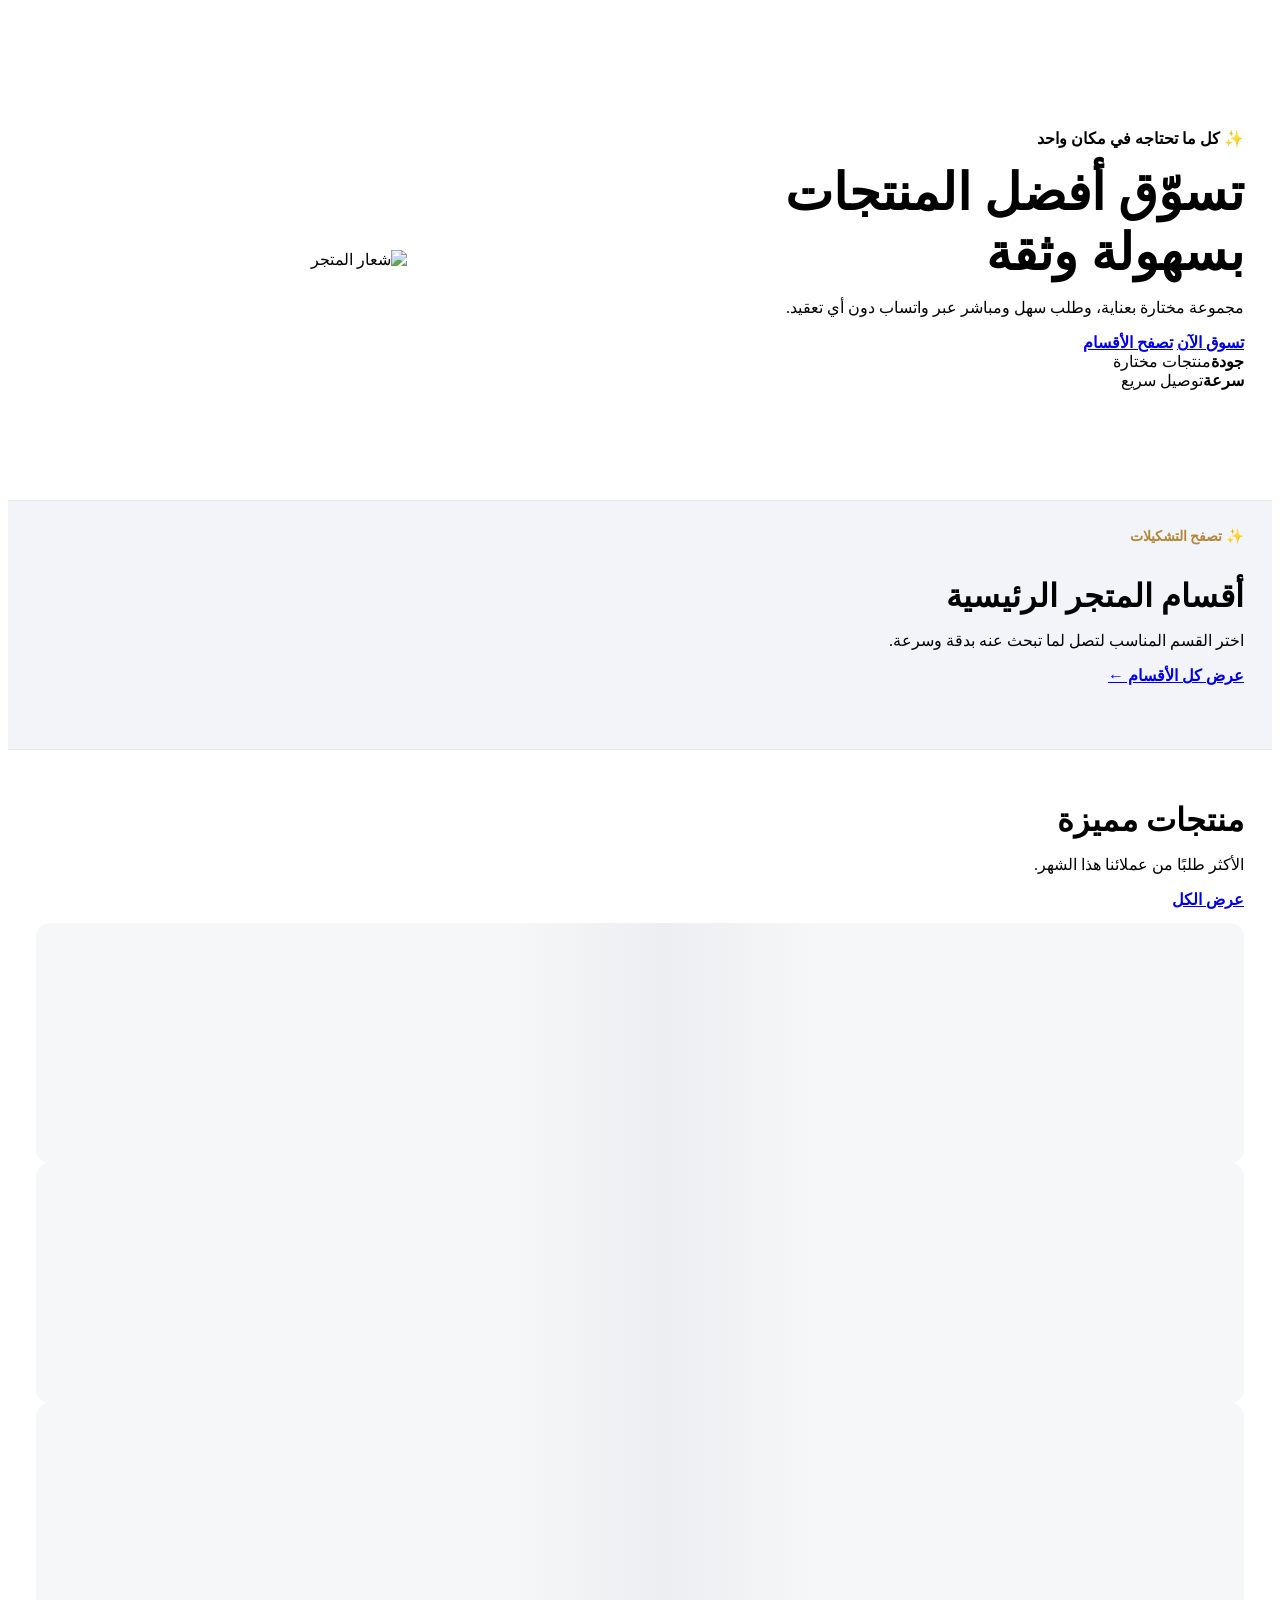
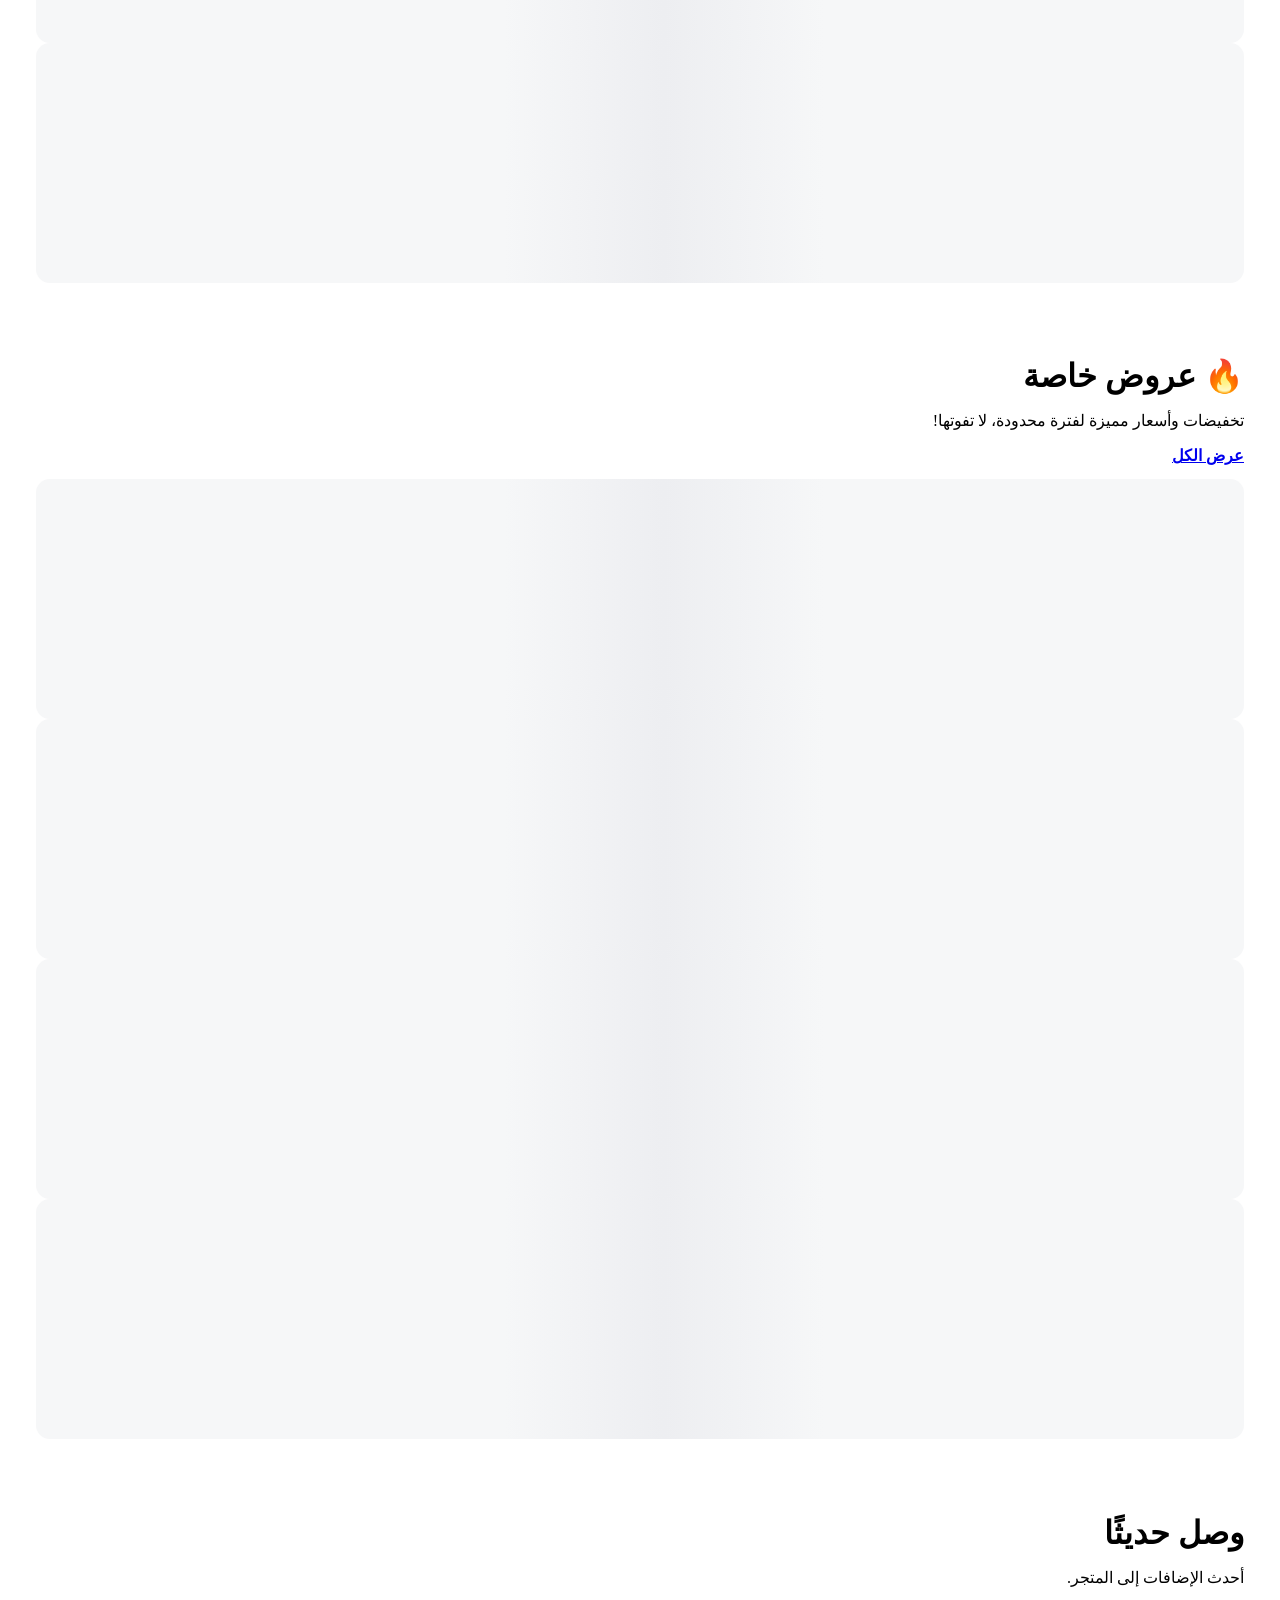
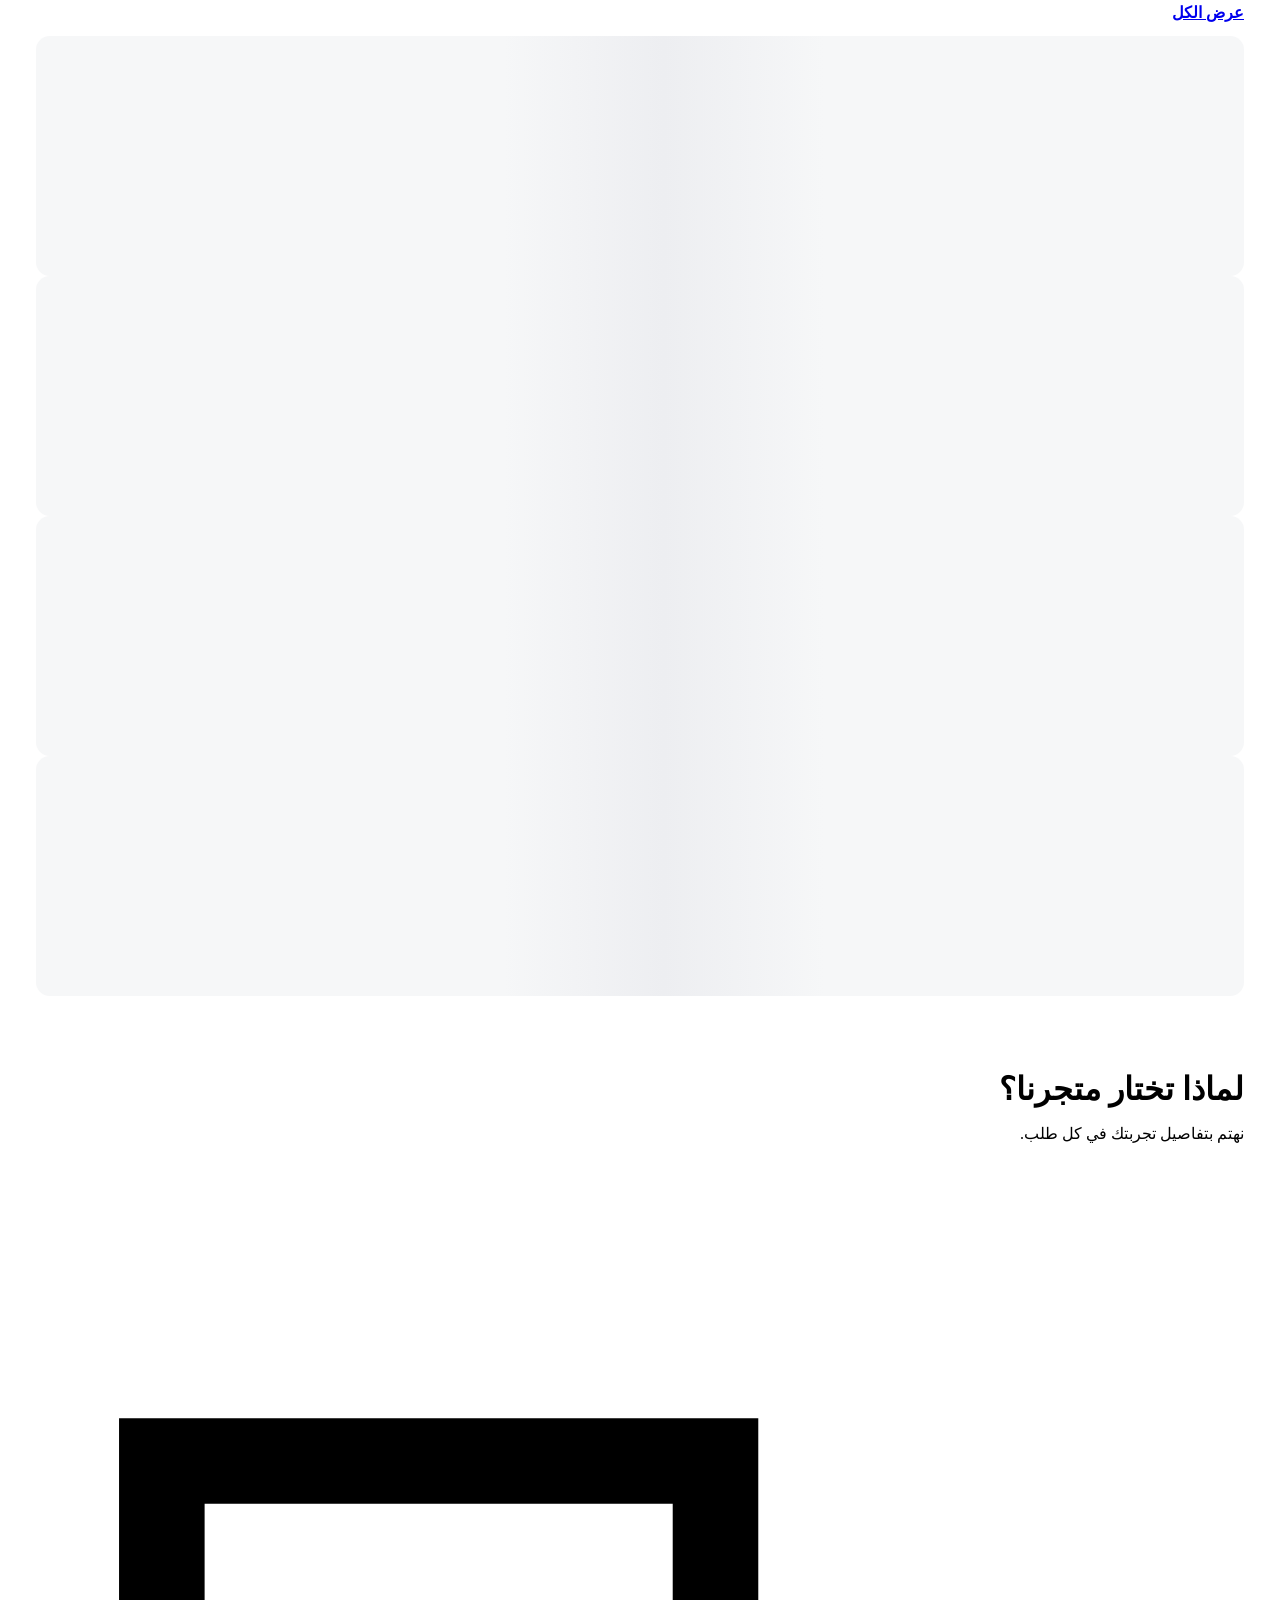
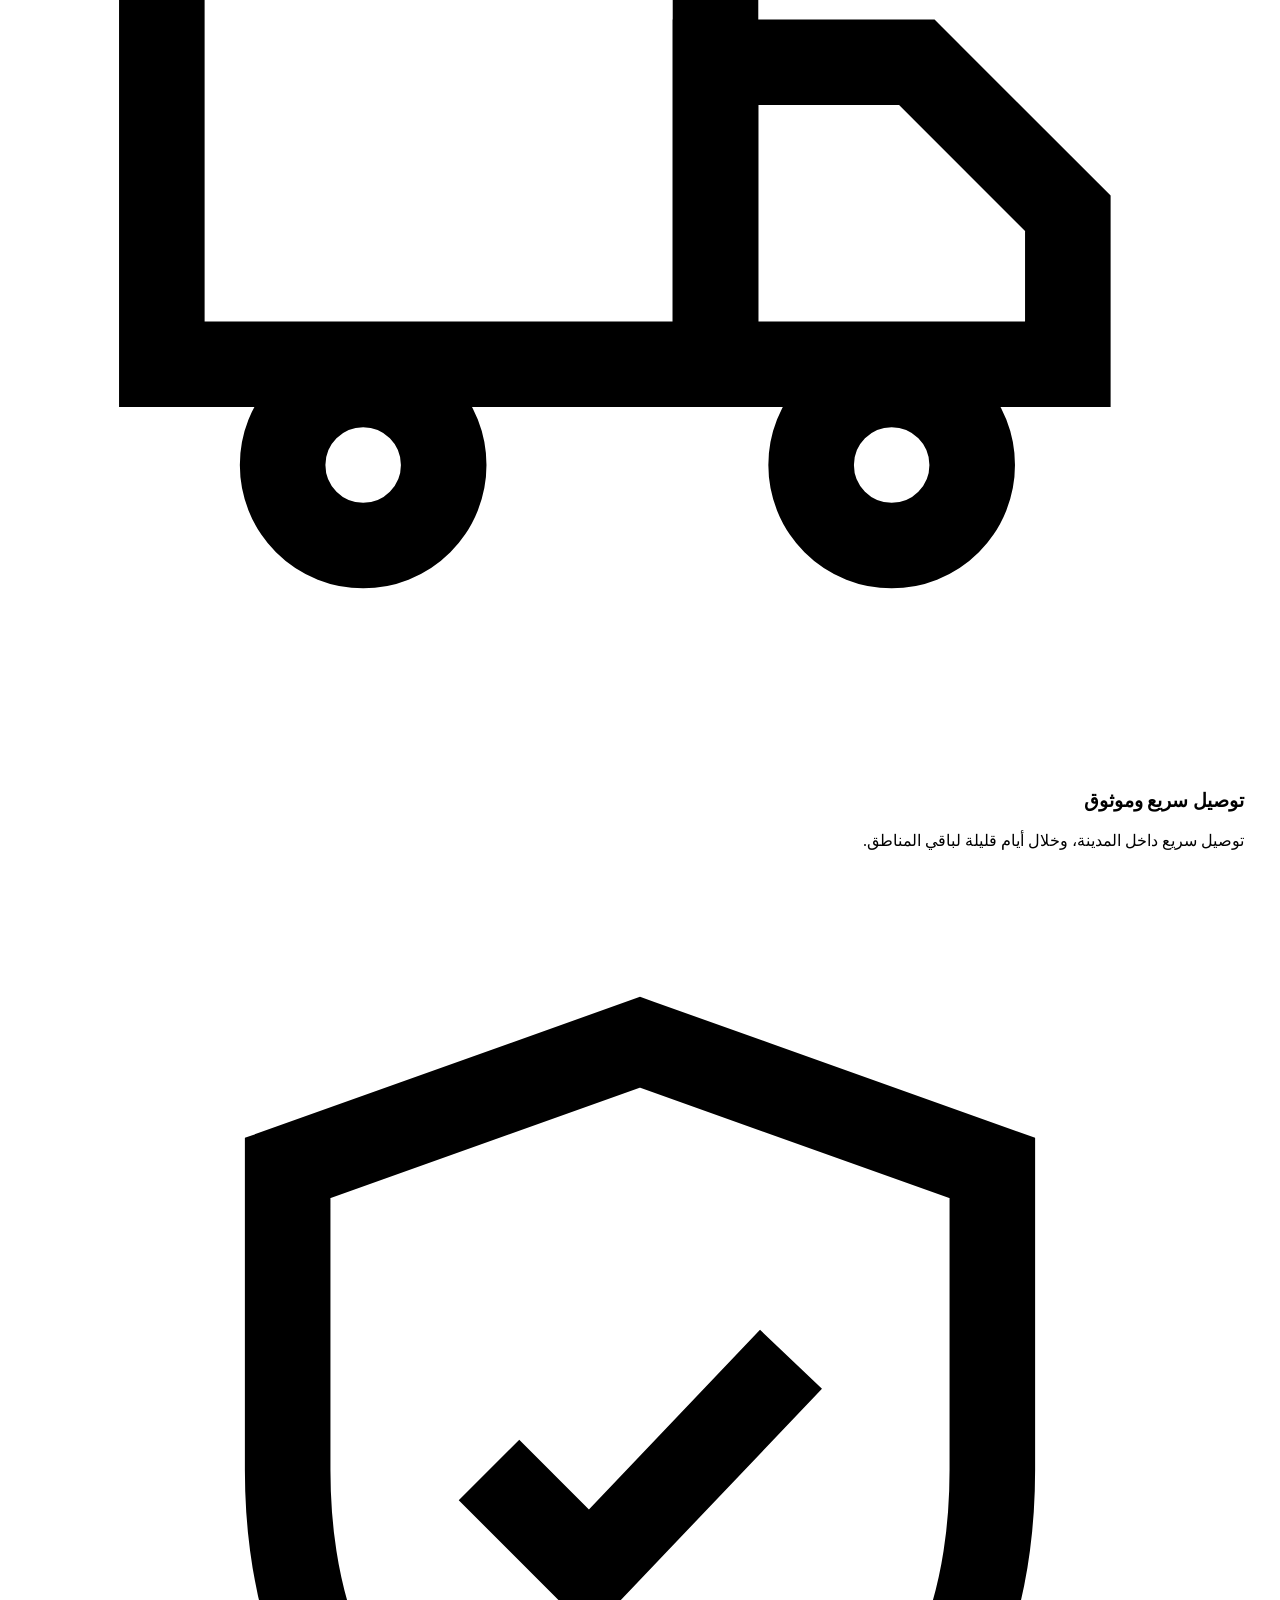
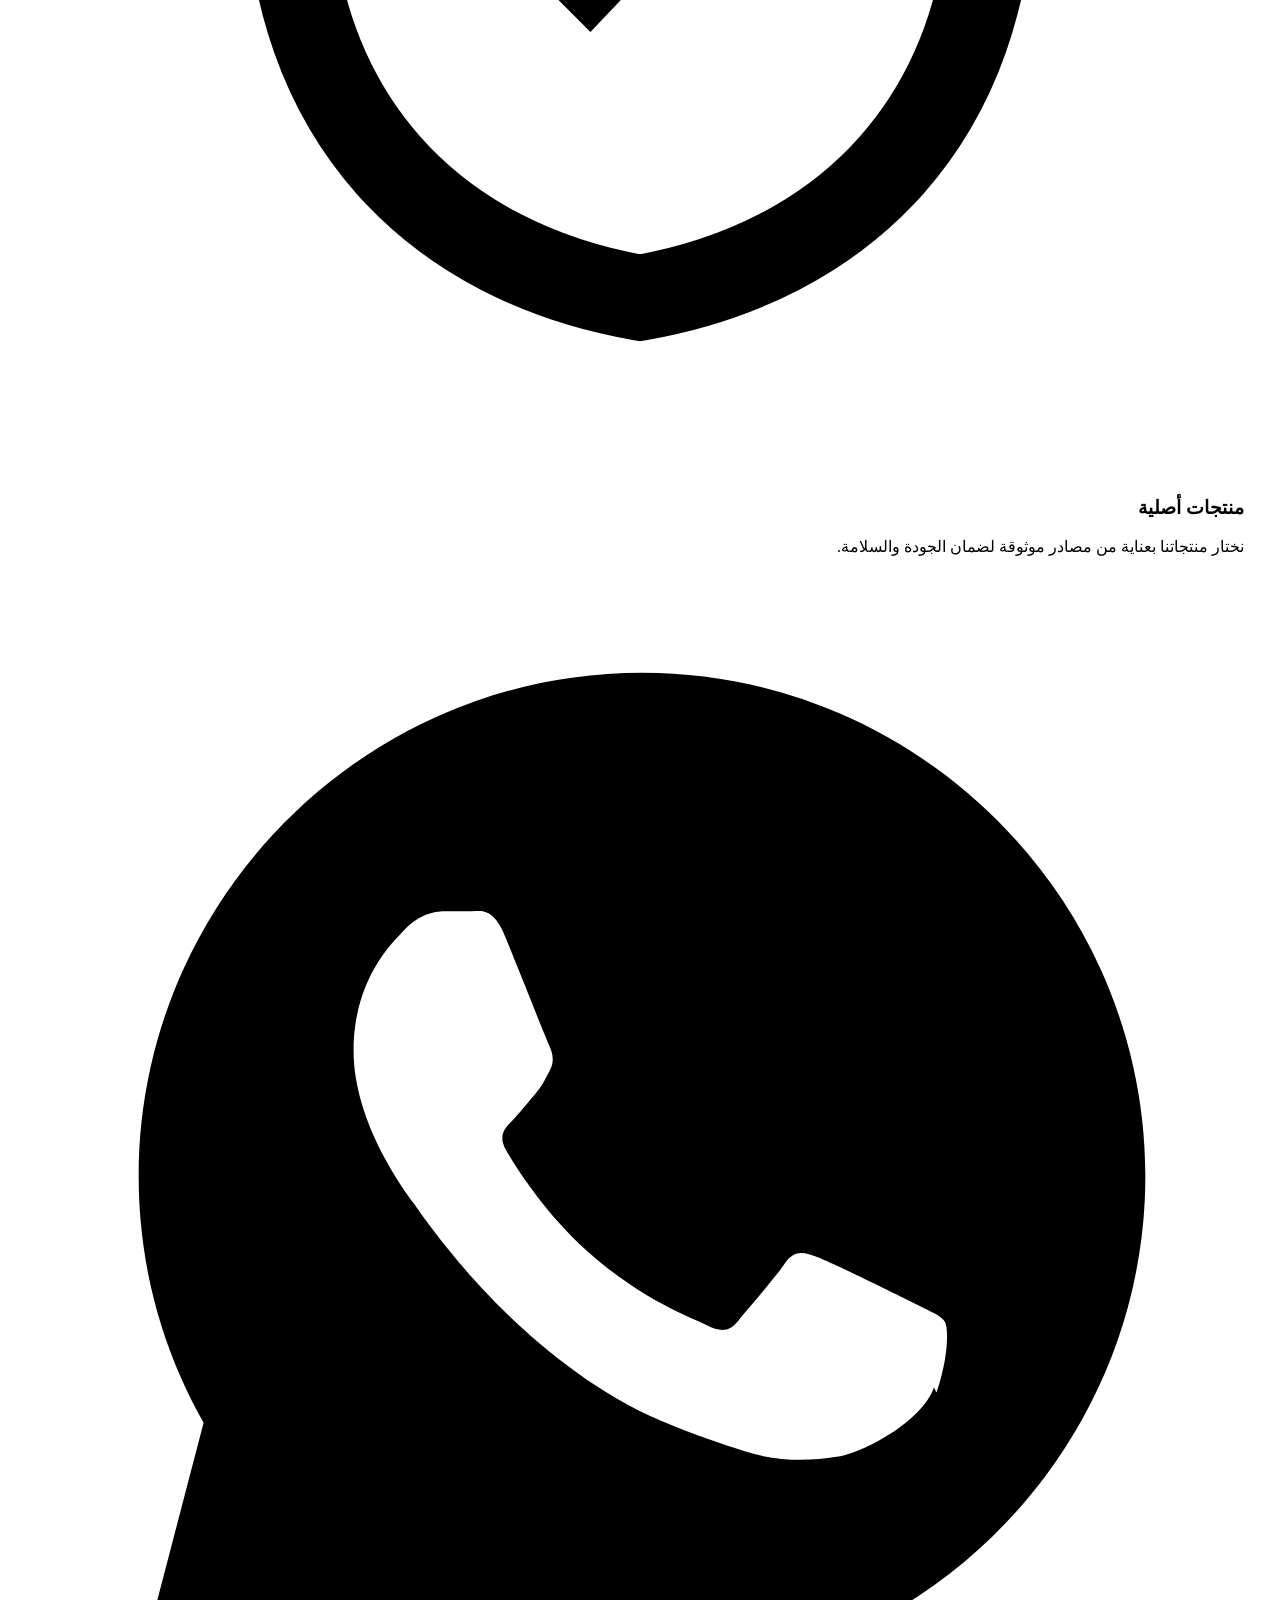
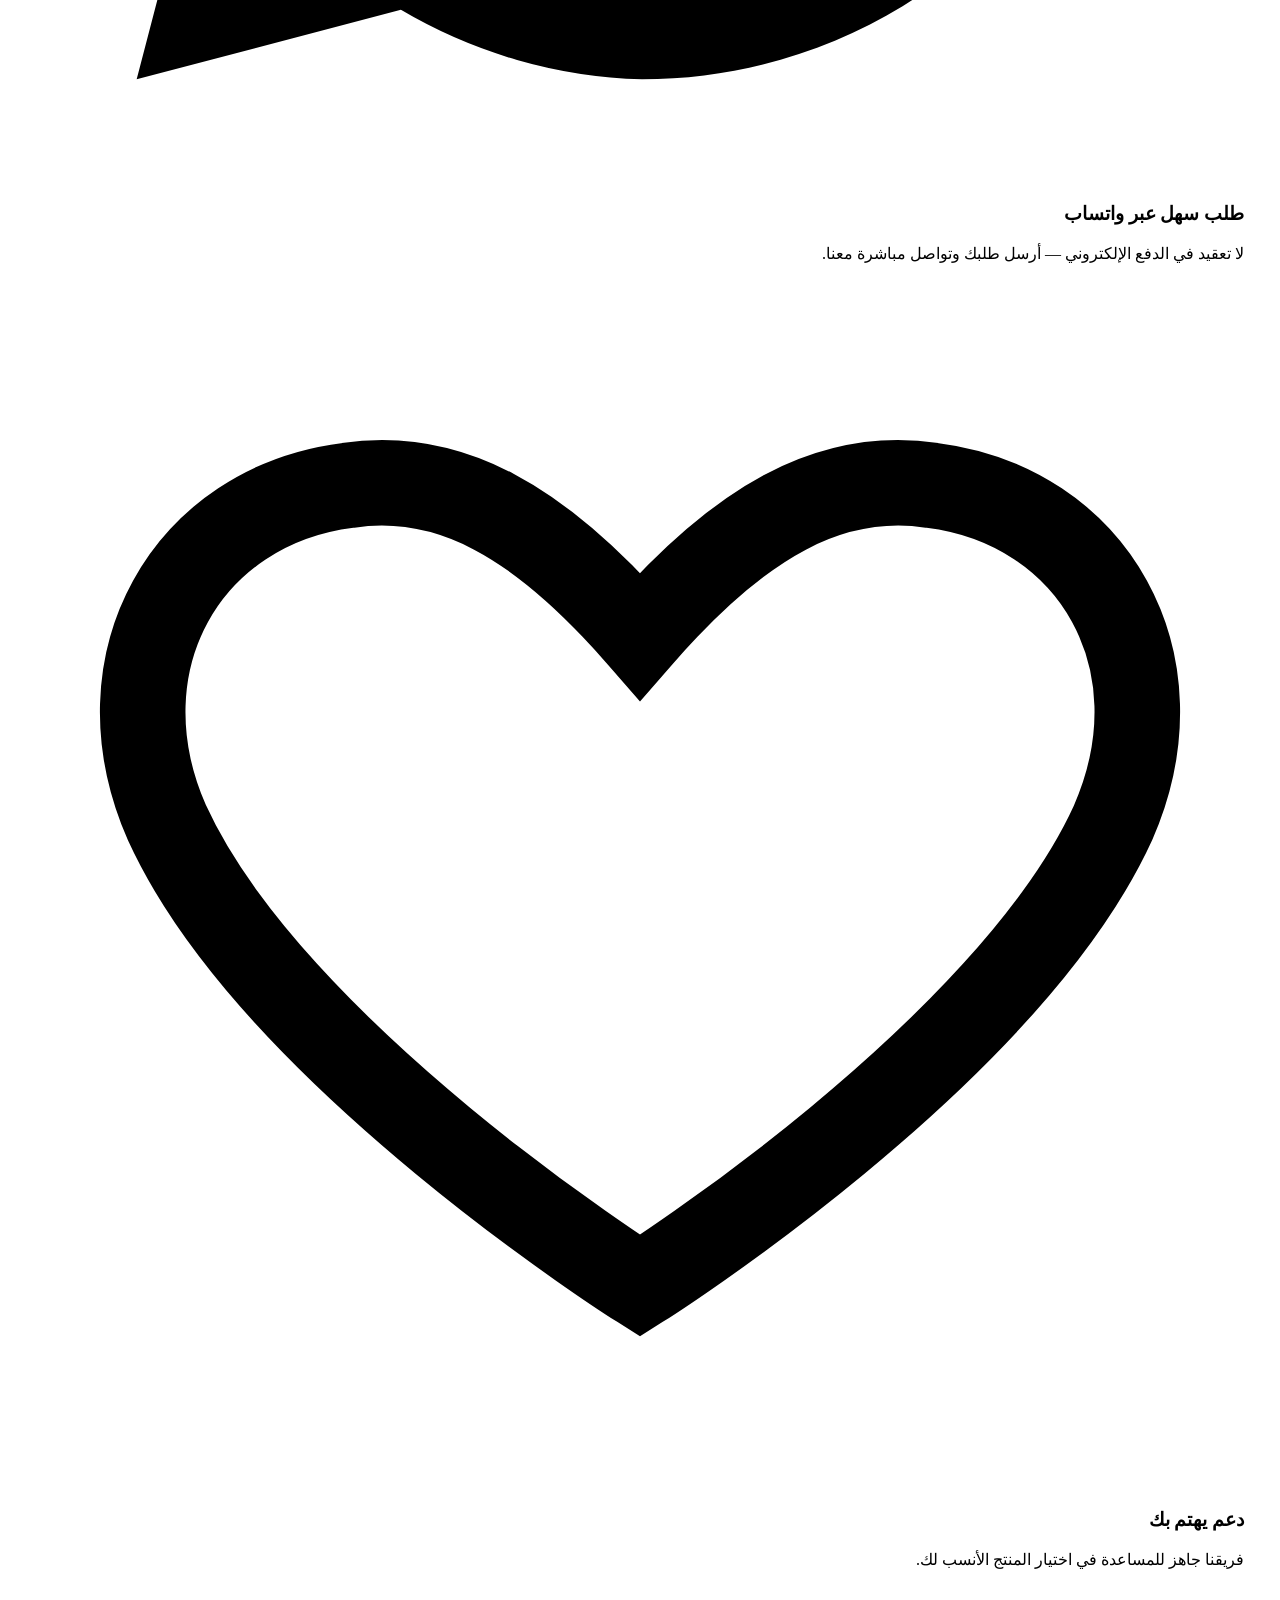
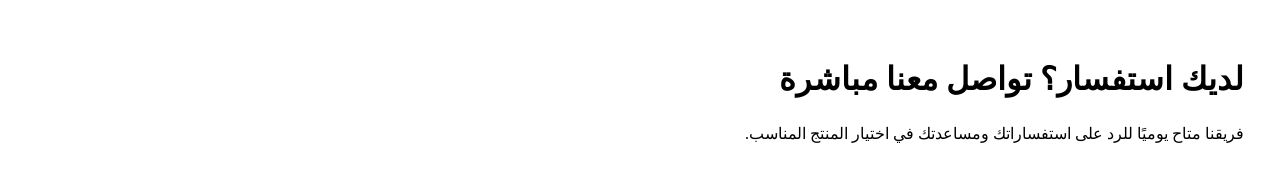
==== commit 24315551: "Update index.html" ====
--- a/index.html
+++ b/index.html
@@ -4,7 +4,7 @@
   <meta charset="UTF-8">
   <meta name="viewport" content="width=device-width, initial-scale=1.0">
   
-  <!-- العناوين الأساسية لمحركات البحث المتصفحات -->
+  <!-- العناوين الأساسية لمحركات البحث والمتصفحات -->
   <title>متجرك الإلكتروني | تسوق أفضل المنتجات بسهولة</title>
   <meta name="description" content="تصفّح تشكيلة واسعة من المنتجات المختارة بعناية واطلب مباشرة عبر واتساب مع توصيل سريع لباب بيتك.">
   <link rel="icon" href="assets/logo/logo.png">
@@ -12,30 +12,12 @@
   <!-- ========================================== -->
   <!-- تهيئة الروابط للمشاركة (WhatsApp / Telegram / Social) -->
   <!-- ========================================== -->
-  <!-- استبدل https://yourdomain.com بالدومين الحقيقي للعميل -->
-  <meta property="og:type" content="website">
-  <meta property="og:url" content="https://test3-9ri.pages.dev/<!DOCTYPE html>
-<html lang="ar" dir="rtl">
-<head>
-  <meta charset="UTF-8">
-  <meta name="viewport" content="width=device-width, initial-scale=1.0">
-  
-  <!-- العناوين الأساسية لمحركات البحث المتصفحات -->
-  <title>متجرك الإلكتروني | تسوق أفضل المنتجات بسهولة</title>
-  <meta name="description" content="تصفّح تشكيلة واسعة من المنتجات المختارة بعناية واطلب مباشرة عبر واتساب مع توصيل سريع لباب بيتك.">
-  <link rel="icon" href="assets/logo/logo.png">
-
-  <!-- ========================================== -->
-  <!-- تهيئة الروابط للمشاركة (WhatsApp / Telegram / Social) -->
-  <!-- ========================================== -->
-  <!-- استبدل https://yourdomain.com بالدومين الحقيقي للعميل -->
   <meta property="og:type" content="website">
   <meta property="og:url" content="https://test3-9ri.pages.dev/">
   <meta property="og:locale" content="ar_AR">
   <meta property="og:site_name" content="متجرك الإلكتروني">
   <meta property="og:title" content="متجرك الإلكتروني | تسوق أفضل المنتجات بسهولة وثقة">
   <meta property="og:description" content="تصفّح تشكيلة واسعة من المنتجات واطلب مباشرة عبر واتساب بسهولة وسرعة.">
-  <!-- رابط الصورة يجب أن يكون كاملاً ومباشراً (يفضل صورة بنسبة 1200x630 أو لوجو المتجر) -->
   <meta property="og:image" content="https://test3-9ri.pages.dev/assets/logo/logo.png">
   <meta property="og:image:alt" content="شعار المتجر">
 
@@ -499,472 +481,3 @@
 </script>
 </body>
 </html>
-">
-  <meta property="og:locale" content="ar_AR">
-  <meta property="og:site_name" content="متجرك الإلكتروني">
-  <meta property="og:title" content="متجرك الإلكتروني | تسوق أفضل المنتجات بسهولة وثقة">
-  <meta property="og:description" content="تصفّح تشكيلة واسعة من المنتجات واطلب مباشرة عبر واتساب بسهولة وسرعة.">
-  <!-- رابط الصورة يجب أن يكون كاملاً ومباشراً (يفضل صورة بنسبة 1200x630 أو لوجو المتجر) -->
-  <meta property="og:image" content="https://yourdomain.com/assets/logo/logo.png">
-  <meta property="og:image:alt" content="شعار المتجر">
-
-  <!-- وسوم منصة X / Twitter -->
-  <meta name="twitter:card" content="summary_large_image">
-  <meta name="twitter:title" content="متجرك الإلكتروني | تسوق أفضل المنتجات بسهولة وثقة">
-  <meta name="twitter:description" content="تصفّح تشكيلة واسعة من المنتجات واطلب مباشرة عبر واتساب بسهولة وسرعة.">
-  <meta name="twitter:image" content="https://yourdomain.com/assets/logo/logo.png">
-
-  <!-- مصافحة مسبقة سريعة للخوادم الخارجية لمنع التأخير -->
-  <link rel="preconnect" href="https://fonts.googleapis.com">
-  <link rel="preconnect" href="https://fonts.gstatic.com" crossorigin>
-  <link rel="preconnect" href="https://test3-2a6de-default-rtdb.europe-west1.firebasedatabase.app" crossorigin>
-  <link rel="preconnect" href="https://ik.imagekit.io" crossorigin>
-
-  <!-- تحميل الخطوط في الخلفية دون تعطيل ظهور الصفحة للإنترنت الضعيف -->
-  <link rel="preload" as="style" href="https://fonts.googleapis.com/css2?family=El+Messiri:wght@600;700&family=IBM+Plex+Sans+Arabic:wght@400;500;600;700&display=swap">
-  <link rel="stylesheet" href="https://fonts.googleapis.com/css2?family=El+Messiri:wght@600;700&family=IBM+Plex+Sans+Arabic:wght@400;500;600;700&display=swap" media="print" onload="this.media='all'">
-  <noscript>
-    <link rel="stylesheet" href="https://fonts.googleapis.com/css2?family=El+Messiri:wght@600;700&family=IBM+Plex+Sans+Arabic:wght@400;500;600;700&display=swap">
-  </noscript>
-
-  <link rel="stylesheet" href="css/style.css?v=50">
-  <link rel="stylesheet" href="css/refresh.css?v=50">
-</head>
-<body>
-
-<!-- Sidebar overlay -->
-<div class="sidebar-overlay" onclick="toggleSidebar()"></div>
-
-<!-- الهيدر يتم توليده عبر app.js -->
-<div id="site-header" data-active="home"></div>
-
-<main>
-  <section class="hero">
-    <div class="hero-blob"></div>
-    <div class="container hero-inner">
-      <div class="hero-copy">
-        <div class="hero-eyebrow-free">✨ كل ما تحتاجه في مكان واحد</div>
-        <h1>تسوّق أفضل المنتجات بسهولة وثقة</h1>
-        <p>مجموعة مختارة بعناية، وطلب سهل ومباشر عبر واتساب دون أي تعقيد.</p>
-        <div class="hero-cta">
-          <a href="products.html" class="btn btn-primary">تسوق الآن</a>
-          <a href="#categories" class="btn btn-outline">تصفح الأقسام</a>
-        </div>
-        <div class="hero-trust">
-          <div><strong>جودة</strong><span>منتجات مختارة</span></div>
-          <div><strong>سرعة</strong><span>توصيل سريع</span></div>
-        </div>
-      </div>
-      <div class="hero-art" id="heroPromoContainer">
-        <!-- صورة افتراضية تظهر فوراً قبل تحميل السلايدر -->
-        <div class="hero-art-default"><img src="assets/logo/logo.png" alt="شعار المتجر"></div>
-      </div>
-    </div>
-  </section>
-
-  <!-- قسم الأقسام الرئيسية -->
-  <section class="section section-categories-highlight" id="categories">
-    <div class="container">
-      <div class="section-head">
-        <div>
-          <span class="section-tag" style="display:inline-block; margin-bottom:6px; font-weight:700; color:var(--sand-500, #b4883a); font-size:0.9rem;">✨ تصفح التشكيلات</span>
-          <h2>أقسام المتجر الرئيسية</h2>
-          <p>اختر القسم المناسب لتصل لما تبحث عنه بدقة وسرعة.</p>
-        </div>
-        <a href="categories.html" class="btn btn-outline btn-sm">عرض كل الأقسام ←</a>
-      </div>
-      <div class="cat-scroller" id="homeCategories"></div>
-    </div>
-  </section>
-
-  <!-- قسم المنتجات المميزة -->
-  <section class="section section-alt">
-    <div class="container">
-      <div class="section-head">
-        <div>
-          <h2>منتجات مميزة</h2>
-          <p>الأكثر طلبًا من عملائنا هذا الشهر.</p>
-        </div>
-        <a href="products.html?filter=featured" class="btn btn-outline btn-sm">عرض الكل</a>
-      </div>
-      <div class="product-grid" id="featuredGrid">
-        <div class="skeleton-card"><div class="skeleton-box skeleton-img"></div><div class="skeleton-box skeleton-text"></div><div class="skeleton-box skeleton-price"></div></div>
-        <div class="skeleton-card"><div class="skeleton-box skeleton-img"></div><div class="skeleton-box skeleton-text"></div><div class="skeleton-box skeleton-price"></div></div>
-        <div class="skeleton-card"><div class="skeleton-box skeleton-img"></div><div class="skeleton-box skeleton-text"></div><div class="skeleton-box skeleton-price"></div></div>
-        <div class="skeleton-card"><div class="skeleton-box skeleton-img"></div><div class="skeleton-box skeleton-text"></div><div class="skeleton-box skeleton-price"></div></div>
-      </div>
-    </div>
-  </section>
-
-  <!-- قسم العروض الخاصة -->
-  <section class="section">
-    <div class="container">
-      <div class="section-head">
-        <div>
-          <h2 style="color: var(--danger);">🔥 عروض خاصة</h2>
-          <p>تخفيضات وأسعار مميزة لفترة محدودة، لا تفوتها!</p>
-        </div>
-        <a href="products.html?filter=offer" class="btn btn-outline btn-sm">عرض الكل</a>
-      </div>
-      <div class="product-grid" id="offerGrid">
-        <div class="skeleton-card"><div class="skeleton-box skeleton-img"></div><div class="skeleton-box skeleton-text"></div><div class="skeleton-box skeleton-price"></div></div>
-        <div class="skeleton-card"><div class="skeleton-box skeleton-img"></div><div class="skeleton-box skeleton-text"></div><div class="skeleton-box skeleton-price"></div></div>
-        <div class="skeleton-card"><div class="skeleton-box skeleton-img"></div><div class="skeleton-box skeleton-text"></div><div class="skeleton-box skeleton-price"></div></div>
-        <div class="skeleton-card"><div class="skeleton-box skeleton-img"></div><div class="skeleton-box skeleton-text"></div><div class="skeleton-box skeleton-price"></div></div>
-      </div>
-    </div>
-  </section>
-
-  <!-- قسم وصل حديثاً -->
-  <section class="section section-alt">
-    <div class="container">
-      <div class="section-head">
-        <div>
-          <h2>وصل حديثًا</h2>
-          <p>أحدث الإضافات إلى المتجر.</p>
-        </div>
-        <a href="products.html?filter=new" class="btn btn-outline btn-sm">عرض الكل</a>
-      </div>
-      <div class="product-grid" id="newGrid">
-        <div class="skeleton-card"><div class="skeleton-box skeleton-img"></div><div class="skeleton-box skeleton-text"></div><div class="skeleton-box skeleton-price"></div></div>
-        <div class="skeleton-card"><div class="skeleton-box skeleton-img"></div><div class="skeleton-box skeleton-text"></div><div class="skeleton-box skeleton-price"></div></div>
-        <div class="skeleton-card"><div class="skeleton-box skeleton-img"></div><div class="skeleton-box skeleton-text"></div><div class="skeleton-box skeleton-price"></div></div>
-        <div class="skeleton-card"><div class="skeleton-box skeleton-img"></div><div class="skeleton-box skeleton-text"></div><div class="skeleton-box skeleton-price"></div></div>
-      </div>
-    </div>
-  </section>
-
-  <!-- قسم المزايا -->
-  <section class="section">
-    <div class="container">
-      <div class="section-head">
-        <div>
-          <h2>لماذا تختار متجرنا؟</h2>
-          <p>نهتم بتفاصيل تجربتك في كل طلب.</p>
-        </div>
-      </div>
-      <div class="feature-grid">
-        <div class="feature-card">
-          <div class="icon">__ICON_TRUCK__</div>
-          <h3>توصيل سريع وموثوق</h3>
-          <p>توصيل سريع داخل المدينة، وخلال أيام قليلة لباقي المناطق.</p>
-        </div>
-        <div class="feature-card">
-          <div class="icon">__ICON_SHIELD__</div>
-          <h3>منتجات أصلية</h3>
-          <p>نختار منتجاتنا بعناية من مصادر موثوقة لضمان الجودة والسلامة.</p>
-        </div>
-        <div class="feature-card">
-          <div class="icon">__ICON_WHATSAPP__</div>
-          <h3>طلب سهل عبر واتساب</h3>
-          <p>لا تعقيد في الدفع الإلكتروني — أرسل طلبك وتواصل مباشرة معنا.</p>
-        </div>
-        <div class="feature-card">
-          <div class="icon">__ICON_HEART__</div>
-          <h3>دعم يهتم بك</h3>
-          <p>فريقنا جاهز للمساعدة في اختيار المنتج الأنسب لك.</p>
-        </div>
-      </div>
-    </div>
-  </section>
-
-  <!-- تواصل معنا -->
-  <section class="section section-alt">
-    <div class="container">
-      <div class="contact-band" id="contactBand">
-        <div>
-          <h2>لديك استفسار؟ تواصل معنا مباشرة</h2>
-          <p>فريقنا متاح يوميًا للرد على استفساراتك ومساعدتك في اختيار المنتج المناسب.</p>
-        </div>
-        <div class="social-row" id="homeSocialRow" style="flex-wrap: wrap; justify-content: center; gap: 10px;"></div>
-      </div>
-    </div>
-  </section>
-</main>
-  
-<div id="site-footer"></div>
-
-<!-- تحميل السكربتات بالتوازي دون حجب الواجهة باستخدام defer -->
-<script src="js/config.js?v=50" defer></script>
-<script src="js/icons.js?v=50" defer></script>
-<script src="https://www.gstatic.com/firebasejs/10.12.2/firebase-app-compat.js" defer></script>
-<script src="https://www.gstatic.com/firebasejs/10.12.2/firebase-database-compat.js" defer></script>
-<script src="js/store.js?v=50" defer></script>
-<script src="js/whatsapp.js?v=50" defer></script>
-<script src="js/app.js?v=50" defer></script>
-<script>
-  let slideInterval = null;
-
-  function productMediaHtml(product) {
-    if (product.image) {
-      const imgUrl = (typeof window.getIkUrl === 'function')
-        ? window.getIkUrl(product.image, 700, 85)
-        : product.image;
-      return '<img src="' + escapeHtml(imgUrl) + '" ' +
-             'alt="' + escapeHtml(product.name || "") + '" ' +
-             'class="product-media-img" loading="lazy" decoding="async" ' +
-             'onerror="this.onerror=null; this.src=\'https://placehold.co/600x600/f2f4f9/16233f?text=صورة+تجريبية\';">';
-    }
-    const cat = Store.getCategories().find(function (c) { return c.id === product.categoryId; });
-    const key = cat ? cat.icon : "box";
-    return '<div class="placeholder-icon">' + iconSvg(key) + "</div>";
-  }
-
-  function productHasOptions(product) {
-    if (!product) return false;
-    const hasColors = Array.isArray(product.colors) && product.colors.length > 0;
-    const hasSizes = Array.isArray(product.sizes) && product.sizes.length > 0;
-    const hasVariants = Array.isArray(product.variants) && product.variants.length > 0;
-    const hasMatrix = typeof Store !== "undefined" && typeof Store.hasVariantMatrix === "function" && Store.hasVariantMatrix(product);
-    return hasColors || hasSizes || hasVariants || hasMatrix;
-  }
-  
-  function renderHomeProductCard(product) {
-    const outOfStock = !Store.isProductAvailable(product);
-    const badges = [];
-    
-    if (product.isOffer) badges.push('<span class="badge badge-offer" style="background:var(--danger); color:white;">عرض🔥</span>');
-    else if (product.isNew) badges.push('<span class="badge badge-new">جديد</span>');
-    else if (product.featured) badges.push('<span class="badge badge-featured">مميز</span>');
-    if (outOfStock) badges.push('<span class="badge badge-out-abs">غير متوفر</span>');
-
-    let colorsHtml = "";
-    if (product.colors && product.colors.length > 0) {
-      const maxShow = 4;
-      const slice = product.colors.slice(0, maxShow);
-      const remaining = product.colors.length - maxShow;
-      
-      let dots = slice.map(function(c) {
-        const bg = c.hex || "#ccc";
-        return '<span class="card-color-dot" style="background:' + escapeHtml(bg) + ';" title="' + escapeHtml(c.name || "") + '"></span>';
-      }).join("");
-
-      if (remaining > 0) {
-        dots += '<span class="card-color-more">+' + remaining + '</span>';
-      }
-
-      colorsHtml = '<div class="product-body-colors">' + dots + '</div>';
-    } else {
-      const optionsCount = (product.variants && product.variants.length) || 0;
-      if (optionsCount > 1) {
-        badges.push('<span class="badge badge-variants">' + iconSvg("layers") + optionsCount + ' خيارات</span>');
-      }
-    }
-
-    const hasOptions = productHasOptions(product);
-
-    const actionIcon = hasOptions
-      ? '<svg viewBox="0 0 24 24" fill="none" stroke="currentColor" stroke-width="2" stroke-linecap="round" stroke-linejoin="round" style="width:16px;height:16px;display:block;margin:auto;"><line x1="4" y1="21" x2="4" y2="14"></line><line x1="4" y1="10" x2="4" y2="3"></line><line x1="12" y1="21" x2="12" y2="12"></line><line x1="12" y1="8" x2="12" y2="3"></line><line x1="20" y1="21" x2="20" y2="16"></line><line x1="20" y1="12" x2="20" y2="3"></line><line x1="1" y1="14" x2="7" y2="14"></line><line x1="9" y1="8" x2="15" y2="8"></line><line x1="17" y1="16" x2="23" y2="16"></line></svg>'
-      : iconSvg("cart");
-
-    const actionTitle = outOfStock ? "غير متوفر" : (hasOptions ? "اختر الخيارات والمواصفات" : "أضف للسلة");
-
-    return (
-      '<article class="product-card">' +
-        '<a href="product.html?id=' + encodeURIComponent(product.id) + '" class="product-media">' +
-          productMediaHtml(product) +
-          badges.join("") +
-        '</a>' +
-        '<div class="product-body">' +
-          '<span class="product-cat">' + escapeHtml(Store.getCategoryName(product.categoryId)) + "</span>" +
-          '<h3 class="product-name"><a href="product.html?id=' + encodeURIComponent(product.id) + '">' + escapeHtml(product.name) + "</a></h3>" +
-          colorsHtml +
-          '<div class="product-foot">' +
-            '<span class="price">' + formatPrice(product.price) + "</span>" +
-            '<div class="product-actions">' +
-              '<button class="btn btn-primary" ' + (outOfStock ? "disabled" : "") +
-                ' title="' + actionTitle + '"' +
-                ' onclick="quickAddToCart(' + jsStr(product.id) + ')">' +
-                actionIcon +
-              "</button>" +
-            "</div>" +
-          "</div>" +
-        "</div>" +
-      '</article>'
-    );
-  }
-
-  async function quickAddToCart(productId) {
-    let product = Store.getProduct(productId);
-    if (!product) {
-      const cachedFeatured = JSON.parse(localStorage.getItem("ws_products_filter_featured") || "[]");
-      const cachedOffers = JSON.parse(localStorage.getItem("ws_products_filter_offers") || "[]");
-      const cachedNew = JSON.parse(localStorage.getItem("ws_products_filter_new") || "[]");
-      product = cachedFeatured.find(p => p.id === productId) ||
-                cachedOffers.find(p => p.id === productId) ||
-                cachedNew.find(p => p.id === productId);
-    }
-    if (!product) {
-      product = await Store.loadProductById(productId);
-    }
-    if (!product || !Store.isProductAvailable(product)) return;
-
-    if (productHasOptions(product)) {
-        window.location.href = 'product.html?id=' + encodeURIComponent(productId);
-        return;
-    }
-    Store.addToCart(productId, 1);
-    if (typeof showToast === 'function') {
-      showToast(product.name + " أُضيف إلى السلة", "success");
-    }
-    if (typeof window.updateCartBadge === 'function') {
-      window.updateCartBadge();
-    }
-  }
-
-  function renderGridInto(containerId, products, emptyMessage) {
-    const el = document.getElementById(containerId);
-    if (!el) return;
-    if (!products || !products.length) {
-      el.innerHTML = '<div class="empty-state" style="padding:20px;text-align:center;width:100%;color:var(--ink-400);">' + iconSvg("box") + "<p>" + (emptyMessage || "لا توجد منتجات لعرضها حاليًا.") + "</p></div>";
-      return;
-    }
-    el.innerHTML = products.map(renderHomeProductCard).join("");
-  }
-
-  async function renderAllHomeContent() {
-    const featureGrid = document.querySelector(".feature-grid");
-    if (featureGrid && typeof iconSvg === "function") {
-      featureGrid.innerHTML = featureGrid.innerHTML
-        .replace("__ICON_TRUCK__", iconSvg("truck"))
-        .replace("__ICON_SHIELD__", iconSvg("shield"))
-        .replace("__ICON_WHATSAPP__", iconSvg("whatsapp"))
-        .replace("__ICON_HEART__", iconSvg("heart"));
-    }
-
-    const s = Store.getSettings();
-    const homeSocial = document.getElementById("homeSocialRow");
-    if (homeSocial && typeof iconSvg === "function") {
-      let socialHtml = "";
-      if (s.whatsapp) socialHtml += '<a href="https://wa.me/' + whatsappDigitsOnly(s.whatsapp) + '" target="_blank" rel="noopener">' + iconSvg("whatsapp") + "واتساب</a>";
-      if (s.instagram) socialHtml += '<a href="' + escapeHtml(s.instagram) + '" target="_blank" rel="noopener">' + iconSvg("instagram") + 'انستقرام</a>';
-      if (s.tiktok) socialHtml += '<a href="' + escapeHtml(s.tiktok) + '" target="_blank" rel="noopener">' + iconSvg("tiktok") + 'تيك توك</a>';
-      homeSocial.innerHTML = socialHtml || '<span style="opacity:.6;">لم يتم إعداد روابط التواصل بعد.</span>';
-    }
-
-    const catEl = document.getElementById("homeCategories");
-    if (catEl) {
-      const categories = Store.getCategories();
-      const mainCategories = categories.filter(function(c) { return !c.parentId; });
-      catEl.innerHTML = mainCategories.map(function (c) {
-        const media = c.image ? '<img src="' + escapeHtml(c.image) + '" alt="' + escapeHtml(c.name) + '" loading="lazy" decoding="async" style="width:100%;height:100%;object-fit:cover;border-radius:50%;">' : iconSvg(c.icon || "box");
-        return '<a href="products.html?cat=' + encodeURIComponent(c.id) + '" class="cat-chip"><span class="cat-icon" style="padding:0;overflow:hidden;display:flex;align-items:center;justify-content:center;">' + media + '</span><span class="name">' + escapeHtml(c.name) + "</span></a>";
-      }).join("");
-    }
-
-    const cachedFeatured = JSON.parse(localStorage.getItem("ws_products_filter_featured") || "[]");
-    const cachedOffers = JSON.parse(localStorage.getItem("ws_products_filter_offers") || "[]");
-    const cachedNew = JSON.parse(localStorage.getItem("ws_products_filter_new") || "[]");
-    if (cachedFeatured.length) renderGridInto("featuredGrid", cachedFeatured.slice(0, 4));
-    if (cachedOffers.length) renderGridInto("offerGrid", cachedOffers.slice(0, 4));
-    if (cachedNew.length) renderGridInto("newGrid", cachedNew.slice(0, 4));
-
-    renderAdsSlider();
-
-    if (typeof window.updateCartBadge === 'function') {
-      window.updateCartBadge();
-    }
-
-    try {
-      const featuredRes = await Store.loadProductsPageByField("featured", true, 4, null);
-      if (featuredRes && featuredRes.products) {
-        renderGridInto("featuredGrid", featuredRes.products, "لا توجد منتجات مميزة حاليًا.");
-      }
-
-      const offerRes = await Store.loadProductsPageByField("isOffer", true, 4, null);
-      if (offerRes && offerRes.products) {
-        renderGridInto("offerGrid", offerRes.products, "لا توجد عروض وتخفيضات حاليًا.");
-      }
-
-      const newRes = await Store.loadProductsPageByField("isNew", true, 4, null);
-      if (newRes && newRes.products) {
-        renderGridInto("newGrid", newRes.products, "لا توجد منتجات جديدة حاليًا.");
-      }
-    } catch (e) {
-      console.error("Home loading error:", e);
-    }
-  }
-
-  function renderAdsSlider() {
-    const adminAds = Store.getAds();
-    const codeAds = (typeof CODE_ADS !== "undefined") ? CODE_ADS : [];
-    const ads = adminAds.concat(codeAds).sort((a, b) => (a.order || 0) - (b.order || 0));
-    const heroArt = document.getElementById("heroPromoContainer");
-    if (!heroArt) return;
-    
-    if (ads.length > 0) {
-        let trackHtml = '<div class="promo-slider-container"><div class="promo-slider-track" id="promoTrack">';
-        let dotsHtml = '<div class="promo-dots">';
-        
-        ads.forEach((ad, index) => {
-            const imgWrap = ad.link ? `<a href="${escapeHtml(ad.link)}" target="_blank" rel="noopener" style="display:block;width:100%;height:100%;"><img src="${escapeHtml(ad.image)}" alt="" loading="lazy" decoding="async"></a>` : `<img src="${escapeHtml(ad.image)}" alt="" loading="lazy" decoding="async">`;
-            trackHtml += `<div class="promo-slide" data-index="${index}">${imgWrap}</div>`;
-            dotsHtml += `<div class="promo-dot ${index === 0 ? 'active' : ''}" data-target="${index}"></div>`;
-        });
-        
-        trackHtml += '</div>' + dotsHtml + '</div></div>';
-        heroArt.innerHTML = trackHtml;
-        
-        const track = document.getElementById("promoTrack");
-        const dots = document.querySelectorAll(".promo-dot");
-        let currentIndex = 0;
-        
-        function goToSlide(index) {
-            if(index < 0) index = ads.length - 1;
-            if(index >= ads.length) index = 0;
-            currentIndex = index;
-            track.style.transform = `translateX(${currentIndex * 100}%)`;
-            dots.forEach(d => d.classList.remove('active'));
-            if(dots[currentIndex]) dots[currentIndex].classList.add('active');
-        }
-        
-        function nextSlide() { goToSlide(currentIndex + 1); }
-        function startAutoSlide() { 
-            if (slideInterval) clearInterval(slideInterval);
-            slideInterval = setInterval(nextSlide, 3500); 
-        }
-        function stopAutoSlide() { clearInterval(slideInterval); }
-        
-        dots.forEach(dot => {
-            dot.addEventListener("click", function() { stopAutoSlide(); goToSlide(parseInt(this.dataset.target)); startAutoSlide(); });
-        });
-        
-        startAutoSlide();
-        
-        let startX = 0, endX = 0;
-        track.addEventListener('touchstart', e => { stopAutoSlide(); startX = e.changedTouches[0].screenX; }, {passive: true});
-        track.addEventListener('touchend', e => { 
-            endX = e.changedTouches[0].screenX; 
-            if (startX - endX > 50) nextSlide(); else if (endX - startX > 50) goToSlide(currentIndex - 1);
-            startAutoSlide();
-        }, {passive: true});
-    } else { 
-        heroArt.innerHTML = '<div class="hero-art-default"><img src="assets/logo/logo.png" alt="شعار المتجر"></div>'; 
-    }
-  }
-
-  window.addEventListener("DOMContentLoaded", () => {
-    renderAllHomeContent();
-    if (typeof window.updateCartBadge === 'function') {
-      window.updateCartBadge();
-    }
-  });
-
-  document.addEventListener("store:synced", () => {
-    const catEl = document.getElementById("homeCategories");
-    if (catEl) {
-      const categories = Store.getCategories();
-      const mainCategories = categories.filter(c => !c.parentId);
-      catEl.innerHTML = mainCategories.map(c => {
-        const media = c.image ? `<img src="${escapeHtml(c.image)}" alt="${escapeHtml(c.name)}" loading="lazy" decoding="async" style="width:100%;height:100%;object-fit:cover;border-radius:50%;">` : iconSvg(c.icon || "box");
-        return `<a href="products.html?cat=${encodeURIComponent(c.id)}" class="cat-chip"><span class="cat-icon" style="padding:0;overflow:hidden;display:flex;align-items:center;justify-content:center;">${media}</span><span class="name">${escapeHtml(c.name)}</span></a>`;
-      }).join("");
-    }
-    renderAdsSlider();
-    if (typeof window.updateCartBadge === 'function') {
-      window.updateCartBadge();
-    }
-  });
-</script>
-</body>
-</html>
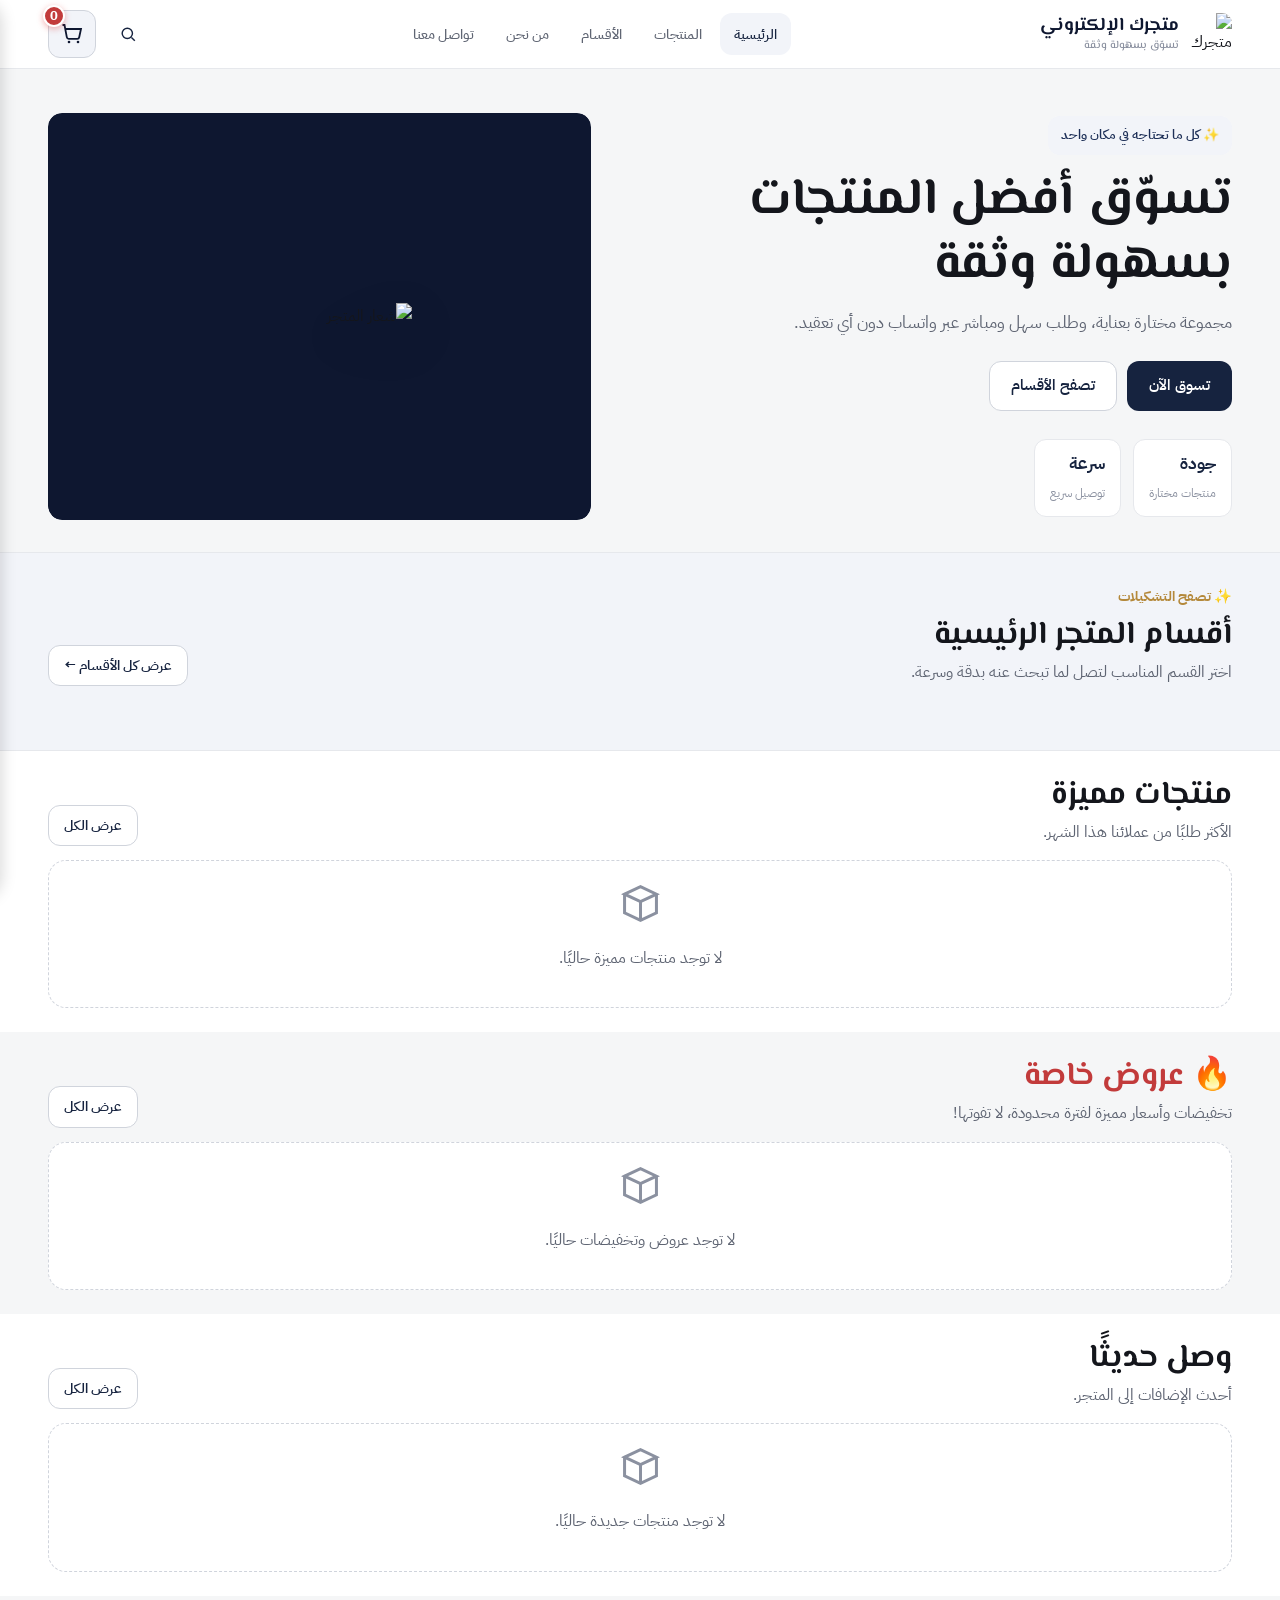
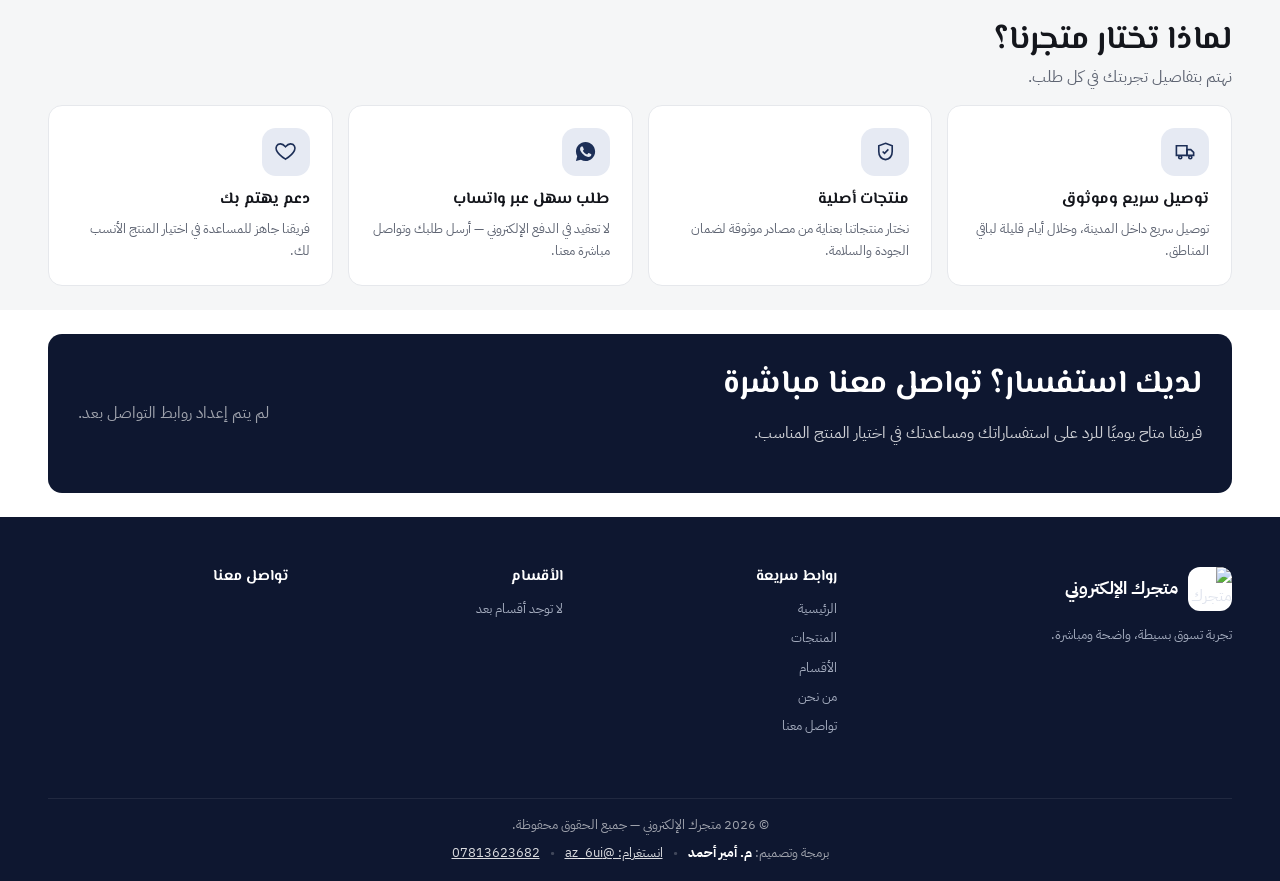
==== commit ab7dca10: "Add files via upload" ====
--- a/index.html
+++ b/index.html
@@ -1,31 +1,11 @@
 <!DOCTYPE html>
 <html lang="ar" dir="rtl">
 <head>
+  <meta name="viewport" content="width=device-width, initial-scale=1.0">
   <meta charset="UTF-8">
-  <meta name="viewport" content="width=device-width, initial-scale=1.0">
-  
-  <!-- العناوين الأساسية لمحركات البحث والمتصفحات -->
-  <title>متجرك الإلكتروني | تسوق أفضل المنتجات بسهولة</title>
-  <meta name="description" content="تصفّح تشكيلة واسعة من المنتجات المختارة بعناية واطلب مباشرة عبر واتساب مع توصيل سريع لباب بيتك.">
+  <title>الرئيسية | متجرك الإلكتروني</title>
+  <meta name="description" content="تصفّح منتجاتنا واطلب مباشرة عبر واتساب بسهولة وسرعة.">
   <link rel="icon" href="assets/logo/logo.png">
-
-  <!-- ========================================== -->
-  <!-- تهيئة الروابط للمشاركة (WhatsApp / Telegram / Social) -->
-  <!-- ========================================== -->
-  <meta property="og:type" content="website">
-  <meta property="og:url" content="https://test3-9ri.pages.dev/">
-  <meta property="og:locale" content="ar_AR">
-  <meta property="og:site_name" content="متجرك الإلكتروني">
-  <meta property="og:title" content="متجرك الإلكتروني | تسوق أفضل المنتجات بسهولة وثقة">
-  <meta property="og:description" content="تصفّح تشكيلة واسعة من المنتجات واطلب مباشرة عبر واتساب بسهولة وسرعة.">
-  <meta property="og:image" content="https://test3-9ri.pages.dev/assets/logo/logo.png">
-  <meta property="og:image:alt" content="شعار المتجر">
-
-  <!-- وسوم منصة X / Twitter -->
-  <meta name="twitter:card" content="summary_large_image">
-  <meta name="twitter:title" content="متجرك الإلكتروني | تسوق أفضل المنتجات بسهولة وثقة">
-  <meta name="twitter:description" content="تصفّح تشكيلة واسعة من المنتجات واطلب مباشرة عبر واتساب بسهولة وسرعة.">
-  <meta name="twitter:image" content="https://test3-9ri.pages.dev/assets/logo/logo.png">
 
   <!-- مصافحة مسبقة سريعة للخوادم الخارجية لمنع التأخير -->
   <link rel="preconnect" href="https://fonts.googleapis.com">
@@ -33,15 +13,11 @@
   <link rel="preconnect" href="https://test3-2a6de-default-rtdb.europe-west1.firebasedatabase.app" crossorigin>
   <link rel="preconnect" href="https://ik.imagekit.io" crossorigin>
 
-  <!-- تحميل الخطوط في الخلفية دون تعطيل ظهور الصفحة للإنترنت الضعيف -->
-  <link rel="preload" as="style" href="https://fonts.googleapis.com/css2?family=El+Messiri:wght@600;700&family=IBM+Plex+Sans+Arabic:wght@400;500;600;700&display=swap">
-  <link rel="stylesheet" href="https://fonts.googleapis.com/css2?family=El+Messiri:wght@600;700&family=IBM+Plex+Sans+Arabic:wght@400;500;600;700&display=swap" media="print" onload="this.media='all'">
-  <noscript>
-    <link rel="stylesheet" href="https://fonts.googleapis.com/css2?family=El+Messiri:wght@600;700&family=IBM+Plex+Sans+Arabic:wght@400;500;600;700&display=swap">
-  </noscript>
-
-  <link rel="stylesheet" href="css/style.css?v=50">
-  <link rel="stylesheet" href="css/refresh.css?v=50">
+  <!-- تحميل الخطوط بدون تعطيل العرض في أول دخول عبر display=swap -->
+  <link href="https://fonts.googleapis.com/css2?family=El+Messiri:wght@600;700&family=IBM+Plex+Sans+Arabic:wght@400;500;600;700&display=swap" rel="stylesheet">
+
+  <link rel="stylesheet" href="css/style.css?v=48">
+  <link rel="stylesheet" href="css/refresh.css?v=48">
 </head>
 <body>
 
@@ -75,7 +51,7 @@
     </div>
   </section>
 
-  <!-- قسم الأقسام الرئيسية -->
+  <!-- قسم الأقسام بعد إبراز عنوانه وإضافة زر العرض لشد الانتباه -->
   <section class="section section-categories-highlight" id="categories">
     <div class="container">
       <div class="section-head">
@@ -90,7 +66,6 @@
     </div>
   </section>
 
-  <!-- قسم المنتجات المميزة -->
   <section class="section section-alt">
     <div class="container">
       <div class="section-head">
@@ -100,6 +75,7 @@
         </div>
         <a href="products.html?filter=featured" class="btn btn-outline btn-sm">عرض الكل</a>
       </div>
+      <!-- هياكل تحميل Skeleton لمنع الفراغ في أول ثانية للعميل -->
       <div class="product-grid" id="featuredGrid">
         <div class="skeleton-card"><div class="skeleton-box skeleton-img"></div><div class="skeleton-box skeleton-text"></div><div class="skeleton-box skeleton-price"></div></div>
         <div class="skeleton-card"><div class="skeleton-box skeleton-img"></div><div class="skeleton-box skeleton-text"></div><div class="skeleton-box skeleton-price"></div></div>
@@ -109,7 +85,6 @@
     </div>
   </section>
 
-  <!-- قسم العروض الخاصة -->
   <section class="section">
     <div class="container">
       <div class="section-head">
@@ -128,7 +103,6 @@
     </div>
   </section>
 
-  <!-- قسم وصل حديثاً -->
   <section class="section section-alt">
     <div class="container">
       <div class="section-head">
@@ -147,7 +121,6 @@
     </div>
   </section>
 
-  <!-- قسم المزايا -->
   <section class="section">
     <div class="container">
       <div class="section-head">
@@ -181,7 +154,6 @@
     </div>
   </section>
 
-  <!-- تواصل معنا -->
   <section class="section section-alt">
     <div class="container">
       <div class="contact-band" id="contactBand">
@@ -198,13 +170,13 @@
 <div id="site-footer"></div>
 
 <!-- تحميل السكربتات بالتوازي دون حجب الواجهة باستخدام defer -->
-<script src="js/config.js?v=50" defer></script>
-<script src="js/icons.js?v=50" defer></script>
+<script src="js/config.js?v=48" defer></script>
+<script src="js/icons.js?v=48" defer></script>
 <script src="https://www.gstatic.com/firebasejs/10.12.2/firebase-app-compat.js" defer></script>
 <script src="https://www.gstatic.com/firebasejs/10.12.2/firebase-database-compat.js" defer></script>
-<script src="js/store.js?v=50" defer></script>
-<script src="js/whatsapp.js?v=50" defer></script>
-<script src="js/app.js?v=50" defer></script>
+<script src="js/store.js?v=48" defer></script>
+<script src="js/whatsapp.js?v=48" defer></script>
+<script src="js/app.js?v=48" defer></script>
 <script>
   let slideInterval = null;
 
@@ -213,23 +185,11 @@
       const imgUrl = (typeof window.getIkUrl === 'function')
         ? window.getIkUrl(product.image, 700, 85)
         : product.image;
-      return '<img src="' + escapeHtml(imgUrl) + '" ' +
-             'alt="' + escapeHtml(product.name || "") + '" ' +
-             'class="product-media-img" loading="lazy" decoding="async" ' +
-             'onerror="this.onerror=null; this.src=\'https://placehold.co/600x600/f2f4f9/16233f?text=صورة+تجريبية\';">';
+      return '<img src="' + escapeHtml(imgUrl) + '" alt="' + escapeHtml(product.name || "") + '" class="product-media-img" loading="lazy" decoding="async">';
     }
     const cat = Store.getCategories().find(function (c) { return c.id === product.categoryId; });
     const key = cat ? cat.icon : "box";
     return '<div class="placeholder-icon">' + iconSvg(key) + "</div>";
-  }
-
-  function productHasOptions(product) {
-    if (!product) return false;
-    const hasColors = Array.isArray(product.colors) && product.colors.length > 0;
-    const hasSizes = Array.isArray(product.sizes) && product.sizes.length > 0;
-    const hasVariants = Array.isArray(product.variants) && product.variants.length > 0;
-    const hasMatrix = typeof Store !== "undefined" && typeof Store.hasVariantMatrix === "function" && Store.hasVariantMatrix(product);
-    return hasColors || hasSizes || hasVariants || hasMatrix;
   }
   
   function renderHomeProductCard(product) {
@@ -263,14 +223,6 @@
         badges.push('<span class="badge badge-variants">' + iconSvg("layers") + optionsCount + ' خيارات</span>');
       }
     }
-
-    const hasOptions = productHasOptions(product);
-
-    const actionIcon = hasOptions
-      ? '<svg viewBox="0 0 24 24" fill="none" stroke="currentColor" stroke-width="2" stroke-linecap="round" stroke-linejoin="round" style="width:16px;height:16px;display:block;margin:auto;"><line x1="4" y1="21" x2="4" y2="14"></line><line x1="4" y1="10" x2="4" y2="3"></line><line x1="12" y1="21" x2="12" y2="12"></line><line x1="12" y1="8" x2="12" y2="3"></line><line x1="20" y1="21" x2="20" y2="16"></line><line x1="20" y1="12" x2="20" y2="3"></line><line x1="1" y1="14" x2="7" y2="14"></line><line x1="9" y1="8" x2="15" y2="8"></line><line x1="17" y1="16" x2="23" y2="16"></line></svg>'
-      : iconSvg("cart");
-
-    const actionTitle = outOfStock ? "غير متوفر" : (hasOptions ? "اختر الخيارات والمواصفات" : "أضف للسلة");
 
     return (
       '<article class="product-card">' +
@@ -286,13 +238,13 @@
             '<span class="price">' + formatPrice(product.price) + "</span>" +
             '<div class="product-actions">' +
               '<button class="btn btn-primary" ' + (outOfStock ? "disabled" : "") +
-                ' title="' + actionTitle + '"' +
+                ' title="' + (outOfStock ? "غير متوفر" : "أضف للسلة") + '"' +
                 ' onclick="quickAddToCart(' + jsStr(product.id) + ')">' +
-                actionIcon +
+                iconSvg("cart") +
               "</button>" +
-            "</div>" +
-          "</div>" +
-        "</div>" +
+            '</div>' +
+          '</div>' +
+        '</div>' +
       '</article>'
     );
   }
@@ -311,8 +263,8 @@
       product = await Store.loadProductById(productId);
     }
     if (!product || !Store.isProductAvailable(product)) return;
-
-    if (productHasOptions(product)) {
+    const hasOptions = (product.variants && product.variants.length > 0) || Store.hasVariantMatrix(product);
+    if (hasOptions) {
         window.location.href = 'product.html?id=' + encodeURIComponent(productId);
         return;
     }
@@ -368,9 +320,9 @@
     const cachedFeatured = JSON.parse(localStorage.getItem("ws_products_filter_featured") || "[]");
     const cachedOffers = JSON.parse(localStorage.getItem("ws_products_filter_offers") || "[]");
     const cachedNew = JSON.parse(localStorage.getItem("ws_products_filter_new") || "[]");
-    if (cachedFeatured.length) renderGridInto("featuredGrid", cachedFeatured.slice(0, 4));
-    if (cachedOffers.length) renderGridInto("offerGrid", cachedOffers.slice(0, 4));
-    if (cachedNew.length) renderGridInto("newGrid", cachedNew.slice(0, 4));
+    if (cachedFeatured.length) renderGridInto("featuredGrid", cachedFeatured.slice(0, 8));
+    if (cachedOffers.length) renderGridInto("offerGrid", cachedOffers.slice(0, 8));
+    if (cachedNew.length) renderGridInto("newGrid", cachedNew.slice(0, 8));
 
     renderAdsSlider();
 
@@ -378,24 +330,14 @@
       window.updateCartBadge();
     }
 
-    try {
-      const featuredRes = await Store.loadProductsPageByField("featured", true, 4, null);
-      if (featuredRes && featuredRes.products) {
-        renderGridInto("featuredGrid", featuredRes.products, "لا توجد منتجات مميزة حاليًا.");
-      }
-
-      const offerRes = await Store.loadProductsPageByField("isOffer", true, 4, null);
-      if (offerRes && offerRes.products) {
-        renderGridInto("offerGrid", offerRes.products, "لا توجد عروض وتخفيضات حاليًا.");
-      }
-
-      const newRes = await Store.loadProductsPageByField("isNew", true, 4, null);
-      if (newRes && newRes.products) {
-        renderGridInto("newGrid", newRes.products, "لا توجد منتجات جديدة حاليًا.");
-      }
-    } catch (e) {
-      console.error("Home loading error:", e);
-    }
+    const homeResults = await Promise.all([
+      Store.loadProductsByField("featured", true, "featured", false),
+      Store.loadProductsByField("isOffer", true, "offers", false),
+      Store.loadProductsByField("isNew", true, "new", false)
+    ]);
+    renderGridInto("featuredGrid", homeResults[0].slice(0, 8), "لا توجد منتجات مميزة حاليًا.");
+    renderGridInto("offerGrid", homeResults[1].slice(0, 8), "لا توجد عروض وتخفيضات حاليًا.");
+    renderGridInto("newGrid", homeResults[2].slice(0, 8), "لا توجد منتجات جديدة حاليًا.");
   }
 
   function renderAdsSlider() {
--- a/css/style.css
+++ b/css/style.css
@@ -0,0 +1,416 @@
+/* تم حذف @import الخاص بالخطوط ونقله إلى head في HTML لتسريع أول دخول */
+
+:root{
+  --olive-900:#0e1730; --olive-800:#16233f; --olive-700:#1d2f57; --olive-600:#2a407a;
+  --olive-500:#3d5a9e; --olive-400:#8a9bc4; --olive-100:#e6eaf3; --olive-50:#f2f4f9;
+  --sand-500:#b4883a; --sand-100:#f6eddb;
+  --cream:#f5f6f7; --white:#fff; --ink-900:#14161c; --ink-700:#363a45; --ink-600:#5f6573; --ink-400:#8b91a0; --ink-300:#bcc1cc;
+  --line:#e6e8ec; --line-strong:#d0d4dc; --danger:#c23b3b; --danger-bg:#fbeaea; --success:#3d5a9e;
+  --radius-xl:28px; --radius-lg:20px; --radius-md:14px; --radius-sm:10px; --radius-pill:999px;
+  --shadow-soft:0 8px 28px rgba(14,23,48,.06); --shadow-card:0 14px 38px rgba(14,23,48,.08); --shadow-lift:0 22px 55px rgba(14,23,48,.12);
+  --font-display:'El Messiri','IBM Plex Sans Arabic',sans-serif; --font-body:'IBM Plex Sans Arabic','Tajawal',sans-serif; --container:1240px;
+}
+*{box-sizing:border-box}html{scroll-behavior:smooth}body{margin:0;background:var(--cream);color:var(--ink-900);font-family:var(--font-body);line-height:1.7;-webkit-font-smoothing:antialiased}img{max-width:100%;display:block}a{color:inherit;text-decoration:none}button,input,select,textarea{font:inherit}button{cursor:pointer}p{color:var(--ink-600);margin:0 0 1em}h1,h2,h3,h4{font-family:var(--font-display);line-height:1.25;margin:0 0 .5em;color:var(--ink-900)}h1{font-size:clamp(2rem,4vw,3.5rem);font-weight:800}h2{font-size:clamp(1.55rem,3vw,2.35rem);font-weight:800}h3{font-size:1.2rem;font-weight:700}.container{width:min(100%,var(--container));margin-inline:auto;padding-inline:22px}.visually-hidden{position:absolute;width:1px;height:1px;overflow:hidden;clip:rect(0 0 0 0)}:focus-visible{outline:3px solid rgba(61,90,158,.3);outline-offset:3px}
+
+/* Skeleton Loading للظهور الفوري في أول دخول */
+@keyframes shimmer {
+  0% { background-position: -200% 0; }
+  100% { background-position: 200% 0; }
+}
+.skeleton-card {
+  min-height: 290px;
+  background: #fff;
+  border-radius: 20px;
+  border: 1px solid var(--line);
+  overflow: hidden;
+  padding: 12px;
+  display: flex;
+  flex-direction: column;
+  gap: 12px;
+}
+.skeleton-box {
+  background: linear-gradient(90deg, #eceff3 25%, #f7f9fa 50%, #eceff3 75%);
+  background-size: 200% 100%;
+  animation: shimmer 1.5s infinite;
+  border-radius: 12px;
+}
+.skeleton-img { width: 100%; aspect-ratio: 1/1; }
+.skeleton-text { height: 16px; width: 75%; }
+.skeleton-price { height: 20px; width: 40%; margin-top: auto; }
+
+/* Buttons */
+.btn{display:inline-flex;align-items:center;justify-content:center;gap:9px;min-height:46px;padding:11px 21px;border:1px solid transparent;border-radius:var(--radius-pill);font-weight:700;font-size:.95rem;transition:.2s ease}.btn svg{width:18px;height:18px}.btn-primary{background:var(--olive-700);color:#fff;box-shadow:0 8px 18px rgba(29,47,87,.18)}.btn-primary:hover{background:var(--olive-900);transform:translateY(-2px)}.btn-outline{background:#fff;border-color:var(--line-strong);color:var(--olive-800)}.btn-outline:hover{border-color:var(--olive-600);background:var(--olive-50)}.btn-whatsapp{background:#168a67;color:#fff}.btn-whatsapp:hover{background:#0f7255;transform:translateY(-2px)}.btn-sm{min-height:38px;padding:8px 15px;font-size:.85rem}.btn-block{width:100%}.btn:disabled{opacity:.45;cursor:not-allowed;transform:none!important}.btn-icon{position:relative;display:inline-flex;align-items:center;justify-content:center;width:42px;height:42px;border:1px solid var(--line);border-radius:50%;background:#fff;color:var(--olive-800);transition:.2s}.btn-icon:hover{background:var(--olive-100);border-color:var(--olive-400)}.btn-icon svg{width:19px;height:19px}
+
+/* Header */
+#site-header{position:sticky;top:0;z-index:100}.site-header{background:rgba(255,255,255,.94);backdrop-filter:blur(18px);border-bottom:1px solid rgba(230,232,236,.9)}.header-inner{min-height:76px;display:flex;align-items:center;gap:28px}.brand{display:flex;align-items:center;gap:11px;min-width:max-content}.brand img{width:48px;height:48px;border-radius:14px;object-fit:contain;background:#fff}.brand-name{font-weight:800;font-size:1.18rem;line-height:1.1;color:var(--olive-900)}.brand-name span{display:block;font-size:.68rem;font-weight:500;color:var(--ink-400);margin-top:4px}.main-nav{display:flex;align-items:center;justify-content:center;gap:4px;flex:1}.main-nav a{padding:9px 14px;border-radius:var(--radius-pill);font-size:.9rem;font-weight:600;color:var(--ink-600);transition:.2s}.main-nav a:hover,.main-nav a.active{color:var(--olive-800);background:var(--olive-100)}.header-actions{display:flex;align-items:center;gap:8px}.cart-link{position:relative}.cart-count{position:absolute;top:-3px;left:-4px;min-width:19px;height:19px;padding:0 5px;border-radius:50%;display:flex;align-items:center;justify-content:center;background:var(--sand-500);color:#fff;font-size:.65rem;font-weight:800;border:2px solid #fff}.nav-toggle{display:none}
+
+/* Search overlay */
+.global-search-overlay{position:fixed;inset:0;z-index:1000;display:none;padding:18px;background:rgba(8,12,24,.62);backdrop-filter:blur(10px)}.global-search-overlay.open{display:flex;justify-content:center;align-items:flex-start}.global-search-container{width:min(100%,700px);margin-top:60px;padding:18px;background:#fff;border-radius:24px;box-shadow:var(--shadow-lift);max-height:82vh;display:flex;flex-direction:column}.global-search-header{display:flex;gap:10px;margin-bottom:14px}.global-search-results{overflow:auto;display:flex;flex-direction:column;gap:8px}.search-result-item{display:flex;gap:13px;align-items:center;padding:10px;border:1px solid var(--line);border-radius:14px;background:var(--cream);transition:.2s}.search-result-item:hover{border-color:var(--olive-400);background:var(--olive-50);transform:translateY(-1px)}.search-item-img{width:64px;height:64px;border-radius:11px;overflow:hidden;background:#fff;display:grid;place-items:center;flex:none}.search-item-img img{width:100%;height:100%;object-fit:cover}.search-item-info h4{margin:0 0 2px;font-size:.92rem}.search-item-info span{font-weight:800;color:var(--olive-700)}.empty-search{text-align:center;padding:32px;color:var(--ink-400)}
+
+/* Hero */
+.hero{position:relative;overflow:hidden;padding:48px 0 34px}.hero:before{content:"";position:absolute;inset:0 0 auto 0;height:410px;background:linear-gradient(135deg,#eef1f7 0%,#f5f6f7 58%,#f3f0e8 100%);z-index:-2}.hero:after{content:"";position:absolute;width:480px;height:480px;border-radius:50%;background:rgba(216,166,74,.09);left:-190px;top:-230px;z-index:-1}.hero-inner{display:grid;grid-template-columns:1.05fr .95fr;gap:44px;align-items:center}.hero-copy{padding:22px 0}.hero-eyebrow-free{display:inline-flex;align-items:center;gap:7px;padding:7px 12px;border-radius:var(--radius-pill);background:#fff;color:var(--olive-700);font-weight:700;font-size:.82rem;border:1px solid var(--line);box-shadow:var(--shadow-soft)}.hero-copy h1{max-width:700px;margin:17px 0 14px}.hero-copy>p{font-size:1.06rem;max-width:58ch}.hero-cta{display:flex;gap:10px;flex-wrap:wrap;margin-top:24px}.hero-trust{display:flex;gap:12px;margin-top:28px;flex-wrap:wrap}.hero-trust div{padding:10px 15px;background:rgba(255,255,255,.8);border:1px solid var(--line);border-radius:14px}.hero-trust strong{display:block;color:var(--olive-800);font-size:1.05rem}.hero-trust span{font-size:.75rem;color:var(--ink-400)}.hero-art{min-height:390px;border-radius:34px;overflow:hidden;background:var(--olive-900);box-shadow:var(--shadow-lift);display:grid;place-items:center;position:relative}.hero-art:before{content:"";position:absolute;width:310px;height:310px;border-radius:50%;border:1px solid rgba(255,255,255,.14)}.hero-art img{width:min(76%,390px);height:min(76%,390px);object-fit:contain;position:relative;z-index:1}.hero-art-default{width:80%;height:80%;display:grid;place-items:center}.hero-art-default img{width:55%;filter:drop-shadow(0 18px 28px rgba(0,0,0,.2))}
+
+/* Sections */
+.section{padding:62px 0}.section-alt{background:#fff}.section-head{display:flex;align-items:end;justify-content:space-between;gap:20px;margin-bottom:25px}.section-head p{margin:0;max-width:65ch}.section-head>div:first-child{min-width:0}.section-head h2{margin-bottom:7px}.cat-scroller{display:grid;grid-template-columns:repeat(4,1fr);gap:15px}.cat-chip{min-height:145px;padding:14px;border-radius:20px;border:1px solid var(--line);background:#fff;display:flex;flex-direction:column;align-items:center;justify-content:center;gap:10px;box-shadow:var(--shadow-soft);transition:.2s}.cat-chip:hover{transform:translateY(-4px);border-color:var(--olive-400);box-shadow:var(--shadow-card)}.cat-chip .cat-icon{width:66px;height:66px;border-radius:18px;background:var(--olive-100);display:grid;place-items:center;color:var(--olive-700)}.cat-chip .cat-icon svg{width:30px;height:30px}.cat-chip span.name{font-weight:700;color:var(--ink-700)}
+
+/* Product cards */
+.product-grid{display:grid;grid-template-columns:repeat(4,minmax(0,1fr));gap:18px}.product-card{min-width:0;background:#fff;border:1px solid var(--line);border-radius:20px;overflow:hidden;box-shadow:var(--shadow-soft);transition:.22s ease;position:relative}.product-card:hover{transform:translateY(-5px);box-shadow:var(--shadow-card);border-color:#d3d8e0}.product-media{display:block;position:relative;aspect-ratio:1/1;background:#eff1f4;overflow:hidden}.product-media>img{width:100%;height:100%;object-fit:cover;transition:.35s}.product-card:hover .product-media>img{transform:scale(1.035)}.placeholder-icon{height:100%;display:grid;place-items:center;color:var(--olive-400)}.placeholder-icon svg{width:52px;height:52px}.badge{position:absolute;top:11px;right:11px;z-index:2;padding:5px 9px;border-radius:var(--radius-pill);font-size:.67rem;font-weight:800;background:#fff;color:var(--olive-800);box-shadow:0 4px 12px rgba(0,0,0,.08)}.badge-offer{background:var(--danger)!important;color:#fff!important}.badge-new{background:var(--olive-700);color:#fff}.badge-featured{background:var(--sand-500);color:#fff}.badge-out-abs{top:11px;left:11px;right:auto;background:var(--danger);color:#fff}.badge-variants{top:auto;bottom:10px;right:10px;background:rgba(255,255,255,.92)}.badge-variants svg{width:11px;height:11px;vertical-align:-2px;margin-left:3px}
+
+/* دوائر الألوان تحت اسم المنتج */
+.product-body-colors{
+  display:flex;
+  align-items:center;
+  gap:5px;
+  min-height:20px;
+  margin:0 0 10px;
+}
+.card-color-dot{
+  width:15px;
+  height:15px;
+  border-radius:50%;
+  border:1.5px solid #fff;
+  box-shadow:0 0 0 1px var(--line-strong,#d0d4dc);
+  flex-shrink:0;
+  display:inline-block;
+}
+.card-color-more{
+  font-size:.72rem;
+  font-weight:800;
+  color:var(--ink-600,#5f6573);
+  line-height:1;
+  padding-inline:2px;
+}
+
+.product-body{padding:15px}.product-cat{display:block;color:var(--olive-500);font-size:.72rem;font-weight:700;margin-bottom:5px}.product-name{font-size:1rem;margin:0 0 7px;min-height:2.3em}.product-name a:hover{color:var(--olive-600)}.product-foot{display:flex;align-items:center;justify-content:space-between;gap:10px}.price,.detail-price{font-weight:800;color:var(--olive-800)}.price{font-size:1rem}.product-actions .btn{width:40px;height:40px;min-height:40px;padding:0;border-radius:50%}.product-desc{color:var(--ink-600);font-size:.82rem}.stock-line{display:flex;align-items:center;gap:7px;color:var(--ink-600);font-size:.8rem}.dot{width:8px;height:8px;border-radius:50%;background:#2ca66f;display:inline-block}.dot-out{background:var(--danger)}
+
+/* Feature/contact */
+.feature-grid{display:grid;grid-template-columns:repeat(4,1fr);gap:15px}.feature-card{background:#fff;border:1px solid var(--line);border-radius:18px;padding:22px;box-shadow:var(--shadow-soft)}.feature-card .icon{width:48px;height:48px;border-radius:14px;background:var(--olive-100);display:grid;place-items:center;color:var(--olive-700);margin-bottom:14px}.feature-card .icon svg{width:23px;height:23px}.feature-card h3{font-size:1rem}.feature-card p{font-size:.83rem;margin:0}.contact-band{padding:30px;border-radius:26px;background:linear-gradient(135deg,var(--olive-900),var(--olive-700));color:#fff;display:flex;align-items:center;justify-content:space-between;gap:25px;box-shadow:var(--shadow-card)}.contact-band h2,.contact-band p{color:#fff}.contact-band p{opacity:.8}.social-row{display:flex;align-items:center;gap:8px}.social-row .btn{background:rgba(255,255,255,.1);border-color:rgba(255,255,255,.16);color:#fff}.social-row .btn:hover{background:rgba(255,255,255,.18)}
+
+/* Footer */
+.site-footer{margin-top:35px;background:var(--olive-900);color:#e1e5ee}.footer-grid{display:grid;grid-template-columns:1.5fr 1fr 1fr 1fr;gap:34px;padding:50px 0 35px}.footer-brand{display:flex;align-items:center;gap:10px;margin-bottom:13px}.footer-brand img{width:44px;height:44px;object-fit:contain;background:#fff;border-radius:12px}.footer-brand strong{font-size:1.15rem;color:#fff}.site-footer p{color:#a3abbd;font-size:.84rem}.site-footer h4{color:#fff;font-size:.95rem;margin-bottom:12px}.site-footer ul{list-style:none;padding:0;margin:0;display:grid;gap:7px}.site-footer li,.site-footer a{color:#a3abbd;font-size:.82rem}.site-footer a:hover{color:#fff}.footer-bottom{padding:17px 0;border-top:1px solid rgba(255,255,255,.09);font-size:.76rem;color:#8790a5;text-align:center}
+
+/* Page headers */
+.page-header{padding:38px 0 25px;background:linear-gradient(180deg,#eef1f7,#f5f6f7);border-bottom:1px solid var(--line)}.breadcrumb{font-size:.78rem;color:var(--ink-400);margin-bottom:10px}.breadcrumb a{color:var(--olive-600);font-weight:700}.page-header h1{font-size:clamp(1.8rem,3.5vw,2.6rem);margin-bottom:6px}.page-header p{margin:0;max-width:65ch}
+
+/* Shop */
+.shop-toolbar{display:grid;grid-template-columns:1fr 210px auto;gap:12px;align-items:center;margin-bottom:20px}.search-box{position:relative}.search-box input{width:100%;height:48px;border:1px solid var(--line-strong);border-radius:var(--radius-pill);background:#fff;padding:0 17px 0 46px;outline:none}.search-box input:focus{border-color:var(--olive-500);box-shadow:0 0 0 4px rgba(61,90,158,.08)}.search-box span{position:absolute;left:16px;top:50%;transform:translateY(-50%);color:var(--ink-400)}.search-box span svg{width:18px;height:18px}.sort-select{height:48px;border:1px solid var(--line-strong);border-radius:var(--radius-pill);background:#fff;padding:0 15px;color:var(--ink-700);outline:none}.shop-layout{display:grid;grid-template-columns:235px 1fr;gap:22px;align-items:start}.filter-panel{position:sticky;top:96px;background:#fff;border:1px solid var(--line);border-radius:20px;padding:18px;box-shadow:var(--shadow-soft)}.filter-panel h4{font-size:.95rem;margin:0 0 12px}.filter-panel>div+div{border-top:1px solid var(--line);margin-top:18px;padding-top:18px}.cat-list{display:flex;flex-direction:column;gap:5px}.cat-list button{border:0;background:transparent;color:var(--ink-600);padding:9px 10px;border-radius:10px;text-align:right;font-weight:600}.cat-list button:hover,.cat-list button.active{background:var(--olive-100);color:var(--olive-800)}.range-row{display:grid;grid-template-columns:1fr auto 1fr;align-items:center;gap:6px}.range-row input{width:100%;height:40px;border:1px solid var(--line);border-radius:10px;padding:0 9px}.empty-state{grid-column:1/-1;text-align:center;padding:55px 20px;background:#fff;border:1px dashed var(--line-strong);border-radius:18px;color:var(--ink-400)}.empty-state svg{width:45px;height:45px;margin:0 auto 10px}.empty-state p{margin-bottom:15px}.mobile-toggle-btn{display:none!important}
+
+/* Product detail */
+.detail-grid{display:grid;grid-template-columns:minmax(0,1.05fr) minmax(0,.95fr);gap:45px;align-items:start}.detail-media{position:sticky;top:102px;aspect-ratio:1/1;background:#eceff3;border-radius:26px;overflow:hidden;border:1px solid var(--line)}.detail-media>img{width:100%;height:100%;object-fit:cover}.detail-media .placeholder-icon{height:100%}.detail-info{padding:8px 0}.detail-info h1{font-size:clamp(2rem,4vw,3rem);margin:5px 0 10px}.detail-price{font-size:1.55rem;margin:13px 0}.detail-info>p{font-size:.95rem}.detail-actions{display:flex;gap:9px;flex-wrap:wrap;margin-top:20px}.detail-actions .btn{flex:1;min-width:170px}.detail-meta{display:flex;flex-wrap:wrap;gap:8px;margin-top:18px;padding-top:17px;border-top:1px solid var(--line);color:var(--ink-400);font-size:.78rem}.qty-stepper{display:inline-flex;align-items:center;border:1px solid var(--line-strong);border-radius:var(--radius-pill);overflow:hidden;background:#fff;margin-top:10px}.qty-stepper button{width:40px;height:40px;border:0;background:#fff;color:var(--olive-800);font-size:1.2rem}.qty-stepper input{width:48px;height:40px;border:0;border-inline:1px solid var(--line);text-align:center;outline:none}.color-swatch{box-shadow:0 0 0 3px #fff}.size-btn{min-width:46px!important;min-height:42px}.variant-chip{display:inline-flex;padding:8px 12px;border:1px solid var(--line);border-radius:var(--radius-pill)}
+
+/* Cart */
+.cart-layout{display:grid;grid-template-columns:1fr 340px;gap:22px;align-items:start}.cart-item{display:grid;grid-template-columns:82px 1fr auto auto;gap:15px;align-items:center;background:#fff;border:1px solid var(--line);border-radius:18px;padding:12px;margin-bottom:10px;box-shadow:var(--shadow-soft)}.cart-item>img,.cart-item>.placeholder-icon-wrap{width:82px;height:82px;border-radius:13px;overflow:hidden;background:#eceff3;display:grid;place-items:center}.cart-item>img{object-fit:cover}.cart-item h4{font-size:.95rem;margin:0 0 4px}.unit-price{font-size:.76rem;color:var(--ink-400)}.remove-btn{border:0;background:transparent;color:var(--danger);font-size:.75rem;padding:3px 0}.summary-card{position:sticky;top:100px;background:#fff;border:1px solid var(--line);border-radius:20px;padding:22px;box-shadow:var(--shadow-card)}.summary-card h3{margin-bottom:18px}.summary-row{display:flex;justify-content:space-between;gap:10px;padding:10px 0;border-bottom:1px solid var(--line);font-size:.88rem}.summary-row.total{font-size:1.1rem;font-weight:800;border:0;padding-top:17px}.setup-note{padding:13px 15px;background:var(--danger-bg);border:1px solid #f1cccc;color:#9f3838;border-radius:13px;margin-bottom:12px;font-size:.83rem}
+
+/* Forms */
+.form-card{width:min(100%,520px);margin-inline:auto;background:#fff;border:1px solid var(--line);border-radius:24px;padding:28px;box-shadow:var(--shadow-card)}.field{margin-bottom:15px}.field label{display:block;margin-bottom:7px;font-size:.82rem;font-weight:700;color:var(--ink-700)}.field input,.field select,.field textarea{width:100%;border:1px solid var(--line-strong);background:#fff;border-radius:12px;padding:11px 13px;color:var(--ink-900);outline:none}.field input:focus,.field select:focus,.field textarea:focus{border-color:var(--olive-500);box-shadow:0 0 0 4px rgba(61,90,158,.07)}.field textarea{min-height:110px;resize:vertical}.form-error{display:none;padding:10px 12px;border-radius:10px;background:var(--danger-bg);color:#9f3838;margin-bottom:13px;font-size:.82rem}.checkbox-row{display:flex;align-items:center;gap:8px}.checkbox-row input{width:auto}.checkbox-row label{margin:0}.field-hint{font-size:.72rem;color:var(--ink-400)}
+
+/* About/contact */
+.about-hero{display:grid;grid-template-columns:1fr 1fr;gap:28px;align-items:center}.about-hero .hero-art{min-height:330px}.value-grid{display:grid;grid-template-columns:repeat(3,1fr);gap:15px}.detail-meta span{padding:7px 10px;border-radius:var(--radius-pill);background:var(--olive-50)}.contact-band .social-row{flex-wrap:wrap}.contact-band .social-row .btn{min-height:40px}
+
+/* Admin */
+.admin-shell{min-height:100vh;background:#f3f5f8;display:grid;grid-template-columns:250px 1fr}.admin-sidebar{background:var(--olive-900);color:#e1e5ee;padding:20px 15px;position:sticky;top:0;height:100vh;display:flex;flex-direction:column}.admin-sidebar .brand{padding:4px 8px 22px;border-bottom:1px solid rgba(255,255,255,.1);margin-bottom:17px}.admin-sidebar .brand-name,.admin-sidebar .brand-name span{color:#fff}.admin-nav{display:grid;gap:5px}.admin-nav button,.admin-logout button,.admin-logout a{width:100%;border:0;background:transparent;color:#aab3c7;padding:11px 12px;border-radius:11px;text-align:right;font-weight:600;display:flex;align-items:center;gap:9px}.admin-nav button:hover,.admin-nav button.active,.admin-logout button:hover,.admin-logout a:hover{background:rgba(255,255,255,.09);color:#fff}.admin-nav svg,.admin-logout svg{width:18px;height:18px}.admin-logout{margin-top:auto;padding-top:15px;border-top:1px solid rgba(255,255,255,.1)}.admin-main{min-width:0;padding:25px}.admin-topbar{min-height:58px;display:flex;align-items:center;margin-bottom:18px}.admin-topbar h2{font-size:1.5rem}.admin-stats{display:grid;grid-template-columns:repeat(4,1fr);gap:14px;margin-bottom:18px}.stat-card{background:#fff;border:1px solid var(--line);border-radius:17px;padding:18px;box-shadow:var(--shadow-soft)}.stat-card .num{font-size:1.55rem;font-weight:800;color:var(--olive-800)}.stat-card .label{font-size:.78rem;color:var(--ink-400)}.admin-panel{background:#fff;border:1px solid var(--line);border-radius:18px;padding:18px;box-shadow:var(--shadow-soft);margin-bottom:16px}.panel-head{display:flex;align-items:center;justify-content:space-between;gap:12px;margin-bottom:15px}.admin-table{width:100%;border-collapse:separate;border-spacing:0;font-size:.82rem}.admin-table th{background:var(--olive-50);color:var(--olive-800);font-weight:800}.admin-table th,.admin-table td{padding:12px;border-bottom:1px solid var(--line);text-align:right;vertical-align:middle}.admin-table tr:last-child td{border-bottom:0}.admin-table img{width:48px;height:48px;object-fit:cover;border-radius:9px}.row-actions{display:flex;gap:5px;flex-wrap:wrap}.row-actions .btn{min-height:34px;padding:6px 10px}.modal-overlay{position:fixed;inset:0;background:rgba(8,12,24,.62);backdrop-filter:blur(8px);z-index:10005;display:none;align-items:center;justify-content:center;padding:16px}.modal-overlay.open{display:flex}.modal-card{background:#fff;border-radius:22px;border:1px solid var(--line);box-shadow:var(--shadow-lift);padding:20px}.modal-head{display:flex;justify-content:space-between;align-items:center;gap:12px;margin-bottom:17px}.close-modal{width:38px;height:38px;border:0;border-radius:50%;background:var(--olive-50);color:var(--olive-800)}.image-upload{border:1px dashed var(--line-strong);border-radius:15px;padding:12px;background:var(--cream)}.icon-picker{display:flex;flex-wrap:wrap;gap:7px}.icon-choice{width:42px;height:42px;border:1px solid var(--line);border-radius:10px;background:#fff;display:grid;place-items:center}.icon-choice.active{background:var(--olive-100);border-color:var(--olive-500)}
+
+/* Toast */
+.toast{position:fixed;bottom:22px;right:22px;z-index:20000;background:var(--olive-900);color:#fff;padding:11px 17px;border-radius:var(--radius-pill);box-shadow:var(--shadow-lift);font-size:.82rem;opacity:0;transform:translateY(12px);pointer-events:none;transition:.22s}.toast.show{opacity:1;transform:translateY(0)}
+
+/* Homepage promotion slider */
+.promo-slider-container{position:relative;width:100%;aspect-ratio:16/10;border-radius:28px;overflow:hidden;background:#eceff3;box-shadow:var(--shadow-lift)}
+.promo-slider-track{display:flex;width:100%;height:100%;transition:transform .45s ease}
+.promo-slide{flex:0 0 100%;height:100%;position:relative}
+.promo-slide img{width:100%;height:100%;object-fit:cover}
+.promo-dots{position:absolute;bottom:13px;left:50%;transform:translateX(-50%);display:flex;gap:6px;z-index:5}
+.promo-dot{width:8px;height:8px;border-radius:50%;background:rgba(255,255,255,.55);cursor:pointer;transition:.2s}
+.promo-dot.active{background:#fff;transform:scale(1.3)}
+.hero-art-default{width:100%;height:100%;background:linear-gradient(135deg,var(--olive-900),var(--olive-700));display:grid;place-items:center}
+.hero-art-default img{width:42%;height:auto;object-fit:contain;filter:drop-shadow(0 18px 25px rgba(0,0,0,.22))}
+
+/* Existing inline slider/media helpers */
+.ads-slider{border-radius:28px;overflow:hidden;box-shadow:var(--shadow-card)}.swiper-slide{border-radius:28px;overflow:hidden}.hero-image{width:100%;height:100%;object-fit:cover}.category-grid{display:grid;grid-template-columns:repeat(4,1fr);gap:15px}.filter-chip{padding:7px 11px;border-radius:var(--radius-pill);background:var(--olive-50);color:var(--olive-800)}
+
+/* --- NEW ADDITIONS FOR SIDEBAR, SCROLLING, AND MODAL --- */
+
+.header-actions {
+  margin-right: auto;
+}
+
+/* القائمة الجانبية (Sidebar) للمتجر العام تفتح من اليسار */
+.sidebar-nav {
+  position: fixed;
+  top: 0;
+  left: 0;
+  right: auto;
+  width: 280px;
+  max-width: 85vw;
+  height: 100vh;
+  background-color: #fff;
+  box-shadow: 2px 0 15px rgba(0,0,0,0.15);
+  transform: translateX(-100%);
+  transition: transform 0.3s cubic-bezier(0.4, 0, 0.2, 1);
+  z-index: 9999;
+  overflow-y: auto;
+  padding: 20px;
+  text-align: right;
+}
+
+.sidebar-nav.active {
+  transform: translateX(0);
+}
+
+.sidebar-nav svg {
+  width: 24px !important;
+  height: 24px !important;
+  flex-shrink: 0;
+  color: var(--olive-700);
+}
+
+/* الخلفية الشفافة المظلمة */
+.sidebar-overlay {
+  position: fixed;
+  top: 0;
+  left: 0;
+  width: 100%;
+  height: 100%;
+  background: rgba(0,0,0,0.5);
+  display: none;
+  z-index: 9998;
+}
+.sidebar-overlay.active {
+  display: block;
+}
+
+@media (min-width: 901px) {
+  .sidebar-overlay { display: none !important; }
+}
+
+.sidebar-submenu {
+  display: none;
+  padding-right: 15px;
+}
+.sidebar-submenu.active {
+  display: block;
+}
+
+/* التمرير الأفقي للأقسام */
+.cat-scroller, .category-grid {
+  display: flex;
+  flex-wrap: nowrap;
+  overflow-x: auto;
+  scroll-behavior: smooth;
+  -webkit-overflow-scrolling: touch;
+  gap: 15px;
+  padding: 10px 5px;
+  scroll-snap-type: x mandatory;
+}
+.cat-scroller::-webkit-scrollbar, .category-grid::-webkit-scrollbar {
+  display: none;
+}
+.cat-chip, .category-card {
+  flex: 0 0 auto;
+  width: 130px;
+  scroll-snap-align: start;
+}
+
+/* إصلاح حجم الصور داخل نوافذ إضافة المنتجات */
+.modal-card .preview img {
+  max-width: 200px !important;
+  max-height: 200px !important;
+  object-fit: contain !important;
+  margin: 0 auto !important;
+  border-radius: 12px;
+}
+.modal-card .preview svg {
+  width: 38px !important;
+  height: 38px !important;
+  color: var(--ink-300);
+}
+
+/* --- شريط تبويبات الأقسام والتفرعات في صفحة المنتجات --- */
+.shop-cat-tabs-wrap {
+  overflow-x: auto;
+  scroll-behavior: smooth;
+  -webkit-overflow-scrolling: touch;
+  scrollbar-width: none;
+  padding: 4px 0 10px;
+  margin-bottom: 6px;
+  display: flex;
+  gap: 8px;
+}
+.shop-cat-tabs-wrap::-webkit-scrollbar {
+  display: none;
+}
+
+.shop-tab-btn {
+  flex: 0 0 auto;
+  padding: 8px 18px;
+  border-radius: var(--radius-pill, 999px);
+  border: 1px solid var(--line);
+  background: #fff;
+  color: var(--ink-700);
+  font-weight: 600;
+  font-size: 0.9rem;
+  cursor: pointer;
+  transition: all 0.22s ease;
+  display: inline-flex;
+  align-items: center;
+  gap: 6px;
+}
+.shop-tab-btn:hover {
+  border-color: var(--olive-500);
+  background: var(--olive-50);
+}
+.shop-tab-btn.active {
+  background: var(--olive-700);
+  color: #fff;
+  border-color: var(--olive-700);
+  box-shadow: 0 4px 12px rgba(13, 81, 68, 0.2);
+}
+
+/* تنسيق أزرار التفرعات الفرعية */
+#subCategoryScroller {
+  display: flex;
+  gap: 8px;
+  overflow-x: auto;
+  padding: 4px 2px 14px;
+  margin-bottom: 10px;
+  scrollbar-width: none;
+}
+#subCategoryScroller::-webkit-scrollbar {
+  display: none;
+}
+
+.cat-sub-chip {
+  display: inline-flex;
+  align-items: center;
+  justify-content: center;
+  padding: 6px 15px;
+  border-radius: var(--radius-pill, 999px);
+  background: var(--olive-50, #f2f4f9);
+  border: 1px solid var(--line-strong, #d0d4dc);
+  color: var(--ink-700, #363a45);
+  font-family: inherit;
+  font-size: 0.82rem;
+  font-weight: 600;
+  cursor: pointer;
+  white-space: nowrap;
+  transition: all 0.2s ease;
+  outline: none;
+}
+.cat-sub-chip:hover {
+  background: var(--olive-100, #e6eaf3);
+  border-color: var(--olive-500, #3d5a9e);
+  color: var(--olive-900, #0e1730);
+  transform: translateY(-1px);
+}
+.cat-sub-chip.active {
+  background: var(--olive-700, #1d2f57) !important;
+  color: #fff !important;
+  border-color: var(--olive-700, #1d2f57) !important;
+  box-shadow: 0 3px 10px rgba(13, 81, 68, 0.25);
+}
+
+/* تأثير انتقال وتحديث شبكة المنتجات */
+#shopGrid {
+  transition: opacity 0.2s ease, transform 0.2s ease;
+}
+#shopGrid.is-updating {
+  opacity: 0.4;
+  transform: translateY(4px);
+}
+
+/* --- إصلاح حجم أيقونات المكعب والصور الافتراضية في الجداول والبطاقات --- */
+.admin-table-icon {
+  width: 48px !important;
+  height: 48px !important;
+  display: flex !important;
+  align-items: center !important;
+  justify-content: center !important;
+  background: var(--olive-50) !important;
+  border-radius: 9px !important;
+  color: var(--olive-700) !important;
+  flex-shrink: 0 !important;
+}
+
+.admin-table-icon svg {
+  width: 24px !important;
+  height: 24px !important;
+  max-width: 24px !important;
+  max-height: 24px !important;
+}
+
+.admin-table td:first-child {
+  width: 60px !important;
+  min-width: 60px !important;
+}
+
+.cat-card-img svg,
+.placeholder-icon svg,
+.placeholder-icon-wrap svg {
+  width: 32px !important;
+  height: 32px !important;
+  max-width: 32px !important;
+  max-height: 32px !important;
+}
+
+/* -------------------------------------------------------- */
+
+@media(max-width:1050px){.main-nav{gap:0}.main-nav a{padding-inline:9px}.product-grid{grid-template-columns:repeat(3,1fr)}.feature-grid{grid-template-columns:repeat(2,1fr)}.admin-stats{grid-template-columns:repeat(2,1fr)}}
+
+@media(max-width:900px){
+  .header-inner{min-height:68px}
+  .nav-toggle{display:inline-flex}
+  .main-nav{position:absolute;top:calc(100% + 1px);right:0;left:0;display:none;background:#fff;border-bottom:1px solid var(--line);padding:10px 20px;box-shadow:var(--shadow-card);flex-direction:column;align-items:stretch}
+  .main-nav.open{display:flex}
+  .main-nav a{text-align:right}
+  .hero-inner,.about-hero,.detail-grid{grid-template-columns:1fr}
+  .hero-art{min-height:330px}
+  .detail-media{position:relative;top:auto}
+  .shop-layout{grid-template-columns:1fr}
+  .filter-panel{position:relative;top:auto}
+  .mobile-toggle-btn{display:flex!important}
+  .filter-list-container{display:none!important}
+  .filter-list-container.open{display:flex!important}
+  .cart-layout{grid-template-columns:1fr}
+  .summary-card{position:relative;top:auto}
+  .footer-grid{grid-template-columns:repeat(2,1fr)}
+  .admin-shell{grid-template-columns:1fr}
+  .admin-sidebar{position:fixed;z-index:10000;top:0;bottom:0;right:-300px;width:280px;transition:right .25s ease}
+  .admin-sidebar.open{right:0}
+  .admin-main{padding:18px}
+  #adminSidebarToggle{display:inline-flex!important}
+  .admin-topbar .btn-icon{display:inline-flex!important}
+  .detail-actions .btn{min-width:0}
+  .shop-toolbar{grid-template-columns:1fr 180px}
+  .shop-toolbar>#resultCount{grid-column:1/-1}
+}
+
+/* منع انكماش أزرار رأس الأقسام وضمان بقاء النص على سطر واحد */
+.section-head .btn {
+  white-space: nowrap !important;
+  flex-shrink: 0 !important;
+}
+
+@media (max-width: 768px) {
+  .section-head {
+    align-items: center !important;
+    gap: 12px !important;
+  }
+  .section-head .btn {
+    min-height: 34px !important;
+    padding: 6px 14px !important;
+    font-size: 0.8rem !important;
+  }
+}
+
+@media(min-width:901px){
+  #adminSidebarToggle{display:none!important}
+}
+
+@media(max-width:650px){.container{padding-inline:15px}.section{padding:42px 0}.hero{padding-top:25px}.hero-art{min-height:270px;border-radius:24px}.hero-copy h1{font-size:2rem}.hero-trust{gap:7px}.hero-trust div{flex:1;min-width:130px}.cat-chip{min-height:125px}.product-grid{grid-template-columns:repeat(2,1fr);gap:10px}.product-body{padding:11px}.product-name{font-size:.88rem;min-height:2.3em;margin-bottom:5px;}.price{font-size:.9rem}.product-actions .btn{width:36px;height:36px;min-height:36px}.feature-grid{grid-template-columns:repeat(2,1fr);gap:10px}.feature-card{padding:15px}.contact-band{padding:22px;flex-direction:column;align-items:flex-start}.footer-grid{grid-template-columns:1fr 1fr;gap:22px}.shop-toolbar{grid-template-columns:1fr}.shop-toolbar>#resultCount{grid-column:auto}.cart-item{grid-template-columns:65px 1fr;gap:10px}.cart-item>img,.cart-item>.placeholder-icon-wrap{width:65px;height:65px}.cart-item .qty-stepper{grid-column:2}.cart-item>.price{grid-column:2}.form-card{padding:20px}.admin-stats{grid-template-columns:1fr 1fr}.admin-table{min-width:700px}.global-search-container{margin-top:20px}.page-header{padding:28px 0 20px}.detail-info h1{font-size:2rem}}
+@media(max-width:420px){.header-actions{gap:4px}.brand img{width:42px;height:42px}.brand-name{font-size:1rem}.brand-name span{display:none}.header-inner{gap:8px}.product-grid{gap:8px}.product-body{padding:9px}.product-name{font-size:.82rem}.feature-card h3{font-size:.9rem}.feature-card p{font-size:.72rem}.footer-grid{grid-template-columns:1fr}.admin-stats{gap:8px}.stat-card{padding:13px}}
+
+/* منتقي أيقونة القسم في لوحة التحكم */
+.icon-picker{display:flex;flex-wrap:wrap;gap:8px}
+.icon-choice{position:relative;cursor:pointer;color:var(--olive-700)}
+.icon-choice input{position:absolute;opacity:0;pointer-events:none}
+.icon-choice svg{width:20px;height:20px}
+.icon-choice:hover{border-color:var(--olive-400)}
--- a/css/refresh.css
+++ b/css/refresh.css
@@ -86,120 +86,41 @@
   background: var(--olive-50, #f2f4f9) !important;
   border-top: 1px solid var(--line, #e6e8ec);
   border-bottom: 1px solid var(--line, #e6e8ec);
-  padding: 26px 0 !important;
-}
-
-.cat-scroller, .category-grid {
-  display: flex !important;
-  flex-wrap: nowrap !important;
-  overflow-x: auto !important;
-  scroll-behavior: smooth !important;
-  -webkit-overflow-scrolling: touch !important;
-  gap: 14px !important;
-  padding: 8px 6px 16px !important;
-  scroll-snap-type: x mandatory !important;
-  scrollbar-width: none !important;
-  align-items: stretch !important;
-}
-.cat-scroller::-webkit-scrollbar, .category-grid::-webkit-scrollbar {
-  display: none !important;
-}
-
-.cat-chip, .category-card {
-  display: flex !important;
-  flex-direction: column !important;
-  align-items: center !important;
-  justify-content: flex-start !important;
-  flex: 0 0 126px !important;
-  width: 126px !important;
-  min-height: 162px !important;
-  height: 162px !important;
-  padding: 14px 8px !important;
-  border: 1.5px solid var(--line-strong, #d0d4dc) !important;
-  background: #fff !important;
-  border-radius: var(--r-card, 16px) !important;
-  box-shadow: 0 3px 10px rgba(0,0,0,0.04) !important;
-  scroll-snap-align: start !important;
-  transition: transform .2s ease, box-shadow .2s ease, border-color .2s ease !important;
-  text-decoration: none !important;
-  box-sizing: border-box !important;
-}
-.cat-chip:hover {
-  transform: translateY(-3px) !important;
-  box-shadow: 0 8px 18px rgba(0,0,0,0.08) !important;
-  border-color: var(--olive-500, #3d5a9e) !important;
-}
-
-.cat-chip .cat-icon {
-  width: 84px !important;
-  height: 84px !important;
-  min-width: 84px !important;
-  min-height: 84px !important;
-  flex-shrink: 0 !important;
-  border-radius: 50% !important;
-  background: var(--olive-50, #f2f4f9) !important;
-  border: 1.5px solid var(--line-strong, #d0d4dc) !important;
-  box-shadow: 0 3px 8px rgba(0,0,0,0.05) !important;
-  margin-bottom: 10px !important;
-  overflow: hidden !important;
-  display: flex !important;
-  align-items: center !important;
-  justify-content: center !important;
-}
-.cat-chip .cat-icon img {
-  width: 100% !important;
-  height: 100% !important;
-  object-fit: cover !important;
-  border-radius: 50% !important;
-}
-.cat-chip:hover .cat-icon {
-  background: var(--olive-100) !important;
-  transform: scale(1.03) !important;
-}
-
-.cat-chip span.name {
-  font-size: 0.92rem !important;
-  font-weight: 700 !important;
-  text-align: center !important;
-  line-height: 1.3 !important;
-  color: var(--ink-900, #14161c) !important;
-  display: -webkit-box !important;
-  -webkit-line-clamp: 2 !important;
-  -webkit-box-orient: vertical !important;
-  overflow: hidden !important;
-  margin: auto 0 0 0 !important;
-  width: 100% !important;
-}
-
+  padding: 30px 0 !important;
+}
+
+.cat-scroller,.category-grid{display:grid;grid-template-columns:repeat(auto-fill,minmax(130px,1fr));gap:20px 16px;overflow:visible;padding:0;scroll-snap-type:none}
+.cat-chip,.category-card{
+  display:flex;flex-direction:column;align-items:center;justify-content:flex-start;
+  width:auto;min-height:0;
+  padding:16px 10px;
+  border:1.5px solid var(--line-strong, #d0d4dc) !important;
+  background:#fff;
+  border-radius:var(--r-card);
+  box-shadow:0 3px 10px rgba(0,0,0,0.05);
+  gap:10px;
+  transition:transform .2s ease, box-shadow .2s ease, border-color .2s ease;
+}
+.cat-chip:hover{
+  transform:translateY(-3px);
+  box-shadow:0 8px 18px rgba(0,0,0,0.08);
+  border-color:var(--olive-500, #3d5a9e) !important;
+}
+.cat-chip .cat-icon{
+  width:72px;height:72px;
+  flex-shrink:0;border-radius:50%;background:var(--olive-50);border:1.5px solid var(--line);box-shadow:0 3px 10px rgba(0,0,0,0.05);transition:transform .2s ease
+}
+.cat-chip:hover .cat-icon{background:var(--olive-100);transform:translateY(-2px)}
+.cat-chip span.name{font-size:1rem;font-weight:700;text-align:center;line-height:1.4;color:var(--ink-900, #14161c)}
 @media(max-width:767px){
-  .cat-scroller, .category-grid {
-    margin-inline: -16px !important;
-    padding: 6px 16px 16px !important;
-    gap: 12px !important;
-  }
-  .cat-chip, .category-card {
-    flex: 0 0 118px !important;
-    width: 118px !important;
-    min-height: 154px !important;
-    height: 154px !important;
-    padding: 12px 6px !important;
-  }
-  .cat-chip .cat-icon {
-    width: 78px !important;
-    height: 78px !important;
-    min-width: 78px !important;
-    min-height: 78px !important;
-    margin-bottom: 8px !important;
-  }
-  .cat-chip span.name {
-    font-size: 0.86rem !important;
-  }
-}
-
-/* ==========================================================================
-   Product cards — تصميم البطاقة الملمومة وشبه المربعة
-   ========================================================================== */
-.product-grid{grid-template-columns:repeat(4,minmax(0,1fr));gap:16px 12px}
+  .cat-scroller,.category-grid{display:flex;align-items:flex-start;overflow-x:auto;gap:14px;margin-inline:-16px;padding:6px 16px 16px;scrollbar-width:none;scroll-snap-type:x proximity}
+  .cat-chip,.category-card{flex:0 0 110px;width:110px;scroll-snap-align:start;padding:12px 8px}
+  .cat-chip .cat-icon{width:64px;height:64px}
+  .cat-chip span.name{font-size:.88rem}
+}
+
+/* Product cards */
+.product-grid{grid-template-columns:repeat(4,minmax(0,1fr));gap:20px 14px}
 .product-card{
   background:#fff!important;
   border:1px solid var(--line-strong)!important;
@@ -215,11 +136,9 @@
   box-shadow:0 8px 18px rgba(0,0,0,0.08)!important;
   border-color:var(--olive-400)!important;
 }
-
-/* نسبة ارتفاع الصورة أصبحت أقصر لتجعل الإجمالي شبه مربع */
 .product-media{
-  aspect-ratio: 1.15 / 1 !important;
-  width:100% !important;
+  aspect-ratio:1/1!important;
+  width:100%;
   border-radius:0!important;
   background:#eceff3;
   position:relative;
@@ -231,139 +150,32 @@
   object-fit:cover;
   transition:transform .3s ease;
 }
-.product-card:hover .product-media>img{transform:scale(1.04)}
-
-.badge{
-  top:6px !important;
-  right:6px !important;
-  padding:3px 7px !important;
-  border-radius:6px !important;
-  font-size:.68rem !important;
-  box-shadow:none !important;
-}
-.badge-out-abs{top:6px !important;left:6px !important;right:auto !important}
-
-/* قسم نصوص ملموم ومضغوط الارتفاع */
-.product-body{
-  padding: 8px 10px !important;
-  display:flex;
-  flex-direction:column;
-  flex:1;
-  justify-content: space-between;
-}
-
-.product-cat{
-  color:var(--ink-400);
-  font-weight:600;
-  margin-bottom:2px !important;
-  font-size:.72rem !important;
-  line-height: 1.2;
-}
-
-.product-name{
-  font-family:var(--font-body);
-  font-size:.86rem !important;
-  font-weight:700 !important;
-  line-height:1.25 !important;
-  min-height:0 !important;
-  margin:0 0 4px !important;
-  display:-webkit-box !important;
-  -webkit-line-clamp:1 !important; /* حصر العنوان في سطر واحد لتقصير البطاقة */
-  -webkit-box-orient:vertical !important;
-  overflow:hidden !important;
-}
+.product-card:hover .product-media>img{transform:scale(1.05)}
+.badge{top:8px;right:8px;padding:4px 8px;border-radius:8px;font-size:.7rem;box-shadow:none}
+.badge-out-abs{top:8px;left:8px;right:auto}
+.product-body{padding:12px 10px;display:flex;flex-direction:column;flex:1}
+.product-cat{color:var(--ink-400);font-weight:500;margin-bottom:3px;font-size:.8rem}
+.product-name{font-family:var(--font-body);font-size:.92rem;font-weight:600;line-height:1.45;min-height:0;margin:0 0 6px;display:-webkit-box;-webkit-line-clamp:2;-webkit-box-orient:vertical;overflow:hidden}
 .product-name a:hover{color:var(--olive-600)}
-
-/* دوائر الألوان مدمجة دون مسافات مهدرة */
-.product-body-colors{
-  display:flex;
-  align-items:center;
-  gap:4px;
-  min-height:0 !important;
-  margin:0 0 4px !important;
-}
-.card-color-dot{
-  width:12px !important;
-  height:12px !important;
-}
-
-.product-foot{
-  margin-top:auto;
-  display:flex;
-  align-items:center;
-  justify-content:space-between;
-  gap:6px;
-  padding-top: 2px;
-}
-.price{
-  font-size:.92rem !important;
-  font-weight:800;
-  color:var(--olive-900);
-  line-height: 1;
-}
-
-.product-actions .btn{
-  width:32px !important;
-  height:32px !important;
-  min-height:32px !important;
-  border-radius:var(--r-ctl);
-  background:var(--olive-50);
-  color:var(--olive-900);
-  border:1px solid var(--line-strong);
-  box-shadow:none;
-  padding:0 !important;
-}
-.product-actions .btn svg{
-  width: 15px !important;
-  height: 15px !important;
-}
+.product-body-colors{margin:0 0 8px}
+.product-foot{margin-top:auto;display:flex;align-items:center;justify-content:space-between;gap:8px}
+.price{font-size:1rem;font-weight:700;color:var(--olive-900)}
+.product-actions .btn{width:38px;height:38px;min-height:38px;border-radius:var(--r-ctl);background:var(--olive-50);color:var(--olive-900);border:1px solid var(--line-strong);box-shadow:none}
 .product-actions .btn:hover:not(:disabled){background:var(--olive-900);color:#fff}
 
 @media(max-width:1024px){.product-grid{grid-template-columns:repeat(3,minmax(0,1fr))}}
-
 @media(max-width:650px){
-  .product-grid{
-    grid-template-columns:repeat(2,minmax(0,1fr)) !important;
-    gap:10px 8px !important;
-  }
-  .product-media{
-    aspect-ratio: 1.1 / 1 !important;
-  }
-  .product-name{
-    font-size:.82rem !important;
-    -webkit-line-clamp:1 !important;
-  }
-  .product-body{
-    padding:6px 8px !important;
-  }
-  .product-actions .btn{
-    width:30px !important;
-    height:30px !important;
-    min-height:30px !important;
-  }
-  .price{
-    font-size:.85rem !important;
-  }
+  .product-grid{grid-template-columns:repeat(2,minmax(0,1fr));gap:14px 10px}
+  .product-name{font-size:.86rem}
+  .product-body{padding:10px 8px}
+  .product-actions .btn{width:36px;height:36px;min-height:36px}
 }
 
 /* Homepage rails scroll sideways on phones */
 @media(max-width:767px){
-  #featuredGrid,#offerGrid,#newGrid{
-    display:flex;
-    overflow-x:auto;
-    gap:10px;
-    margin-inline:-16px;
-    padding:4px 16px 10px;
-    scroll-padding-inline:16px;
-    scroll-snap-type:x mandatory;
-    scrollbar-width:none;
-  }
+  #featuredGrid,#offerGrid,#newGrid{display:flex;overflow-x:auto;gap:12px;margin-inline:-16px;padding:4px 16px 10px;scroll-padding-inline:16px;scroll-snap-type:x mandatory;scrollbar-width:none}
   #featuredGrid::-webkit-scrollbar,#offerGrid::-webkit-scrollbar,#newGrid::-webkit-scrollbar{display:none}
-  #featuredGrid .product-card,#offerGrid .product-card,#newGrid .product-card{
-    flex:0 0 44% !important; /* تقليل العرض من 52% لجعل شكلها مربعاً ومتناسقاً */
-    max-width: 175px !important;
-    scroll-snap-align:start;
-  }
+  #featuredGrid .product-card,#offerGrid .product-card,#newGrid .product-card{flex:0 0 52%;scroll-snap-align:start}
 }
 
 /* Page headers */
@@ -380,7 +192,7 @@
 /* Product detail */
 .detail-media{position:sticky;top:92px;aspect-ratio:auto;background:none;border:0;border-radius:0;overflow:visible}
 .detail-gallery{display:block;width:100%;border-radius:var(--r-card);overflow:hidden;background:#eceff3}
-.detail-gallery-img{display:block;width:100%;aspect-ratio:1/1;object-fit:cover;background:#eceff3;transition:opacity .2s ease}
+.detail-gallery-img{display:block;width:100%;aspect-ratio:4/5;object-fit:cover;background:#eceff3;transition:opacity .2s ease}
 .gallery-hint{display:none!important}
 
 /* Product Gallery Thumbnails */
@@ -437,61 +249,56 @@
 }
 
 /* ==========================================================================
-   تحسينات السلة والهيدر (Clean & Seamless Header)
+   تحسينات السلة والهيدر (Cart & Header UX)
    ========================================================================== */
 
-/* زر السلة الشفاف والمتناسق مع الهيدر */
+/* تكبير زر وأيقونة السلة في الهيدر */
 .cart-link, #headerCartBtn {
   position: relative !important;
-  width: 44px !important;
-  height: 44px !important;
+  width: 48px !important;
+  height: 48px !important;
   display: inline-flex !important;
   align-items: center !important;
   justify-content: center !important;
-  background: transparent !important;
-  border: none !important;
-  border-radius: var(--r-ctl) !important;
-  padding: 0 !important;
-  color: var(--ink-800) !important;
-  transition: background 0.2s ease !important;
+  background: var(--olive-50, #f2f4f9) !important;
+  border-radius: 12px !important;
+  border: 1px solid var(--line-strong, #d0d4dc) !important;
+  transition: all 0.2s ease !important;
 }
 
 .cart-link:hover, #headerCartBtn:hover {
-  background: var(--olive-50) !important;
+  background: var(--olive-100, #e6eaf3) !important;
+  border-color: var(--olive-500, #3d5a9e) !important;
 }
 
 .cart-link svg, #headerCartBtn svg {
-  width: 22px !important;
+  width: 24px !important;
+  height: 24px !important;
+  color: var(--olive-900, #0e1730) !important;
+}
+
+/* شارة عدد السلة البارزة */
+.cart-count, #cartCount {
+  position: absolute !important;
+  top: -6px !important;
+  left: -6px !important;
+  min-width: 22px !important;
   height: 22px !important;
-  color: var(--ink-800) !important;
-}
-
-/* شارة عدد السلة */
-.cart-count, #cartCount {
-  display: none !important;
-  position: absolute !important;
-  top: 2px !important;
-  left: 2px !important;
-  min-width: 18px !important;
-  height: 18px !important;
-  padding: 0 4px !important;
+  padding: 0 5px !important;
   background-color: var(--danger, #dc2626) !important;
   color: #ffffff !important;
-  font-size: 0.72rem !important;
+  font-size: 0.8rem !important;
   font-weight: 700 !important;
   border-radius: 999px !important;
-  line-height: 1 !important;
+  display: inline-flex !important;
   align-items: center !important;
   justify-content: center !important;
-  border: 1.5px solid #ffffff !important;
-  box-shadow: none !important;
-}
-
-.cart-count.has-items, #cartCount.has-items {
-  display: inline-flex !important;
-}
-
-/* صفحة السلة */
+  border: 2px solid #ffffff !important;
+  box-shadow: 0 2px 6px rgba(220, 38, 38, 0.35) !important;
+  line-height: 1 !important;
+}
+
+/* صفحة السلة وتحسين زر الحذف */
 .cart-item {
   border-radius: var(--r-card);
   box-shadow: none;
@@ -507,7 +314,7 @@
   .summary-card{position:sticky;top:88px}
 }
 
-/* زر إزالة المنتج من السلة */
+/* زر إزالة المنتج من السلة — بارز وواضح جداً */
 .cart-item .remove-btn {
   display: inline-flex !important;
   align-items: center !important;
@@ -572,7 +379,7 @@
   animation-name: shimmer;
   animation-timing-function: linear;
   border-radius: var(--r-card);
-  height: 240px !important; /* تقصير ارتفاع السكلتون ليطابق شكل البطاقة الجديد */
+  height: 300px;
 }
 
 /* Back to Top Button */
@@ -667,6 +474,25 @@
 }
 .sidebar-submenu.active {
   display: block;
+}
+
+.cat-scroller, .category-grid {
+  display: flex;
+  flex-wrap: nowrap;
+  overflow-x: auto;
+  scroll-behavior: smooth;
+  -webkit-overflow-scrolling: touch;
+  gap: 15px;
+  padding: 10px 5px;
+  scroll-snap-type: x mandatory;
+}
+.cat-scroller::-webkit-scrollbar, .category-grid::-webkit-scrollbar {
+  display: none;
+}
+.cat-chip, .category-card {
+  flex: 0 0 auto;
+  width: 130px;
+  scroll-snap-align: start;
 }
 
 .modal-card .preview img {
@@ -864,6 +690,12 @@
   .hero-copy h1{font-size:2rem}
   .hero-trust{gap:7px}
   .hero-trust div{flex:1;min-width:130px}
+  .cat-chip{min-height:125px}
+  .product-grid{grid-template-columns:repeat(2,1fr);gap:10px}
+  .product-body{padding:11px}
+  .product-name{font-size:.88rem;min-height:2.3em;margin-bottom:5px;}
+  .price{font-size:.9rem}
+  .product-actions .btn{width:36px;height:36px;min-height:36px}
   .feature-grid{grid-template-columns:repeat(2,1fr);gap:10px}
   .feature-card{padding:15px}
   .contact-band{padding:22px;flex-direction:column;align-items:flex-start}
@@ -887,6 +719,9 @@
   .brand-name{font-size:1rem}
   .brand-name span{display:none}
   .header-inner{gap:8px}
+  .product-grid{gap:8px}
+  .product-body{padding:9px}
+  .product-name{font-size:.82rem}
   .feature-card h3{font-size:.9rem}
   .feature-card p{font-size:.72rem}
   .footer-grid{grid-template-columns:1fr}
@@ -899,3 +734,38 @@
 .icon-choice input{position:absolute;opacity:0;pointer-events:none}
 .icon-choice svg{width:20px;height:20px}
 .icon-choice:hover{border-color:var(--olive-400)}
+
+.detail-gallery-img {
+    aspect-ratio: 1 / 1 !important; 
+    object-fit: cover !important;
+}
+
+.product-body {
+    padding: 8px 10px !important; 
+}
+
+.product-name {
+    min-height: auto !important; 
+    margin: 0 0 4px 0 !important; 
+    font-size: 0.9rem !important; 
+}
+
+.product-cat {
+    margin-bottom: 2px !important; 
+}
+
+.product-body-colors {
+    min-height: auto !important; 
+    margin: 0 0 6px 0 !important;
+}
+
+@media(max-width: 650px) {
+    .product-actions .btn {
+        width: 34px !important;
+        height: 34px !important;
+        min-height: 34px !important;
+    }
+    .price {
+        font-size: 0.9rem !important;
+    }
+}
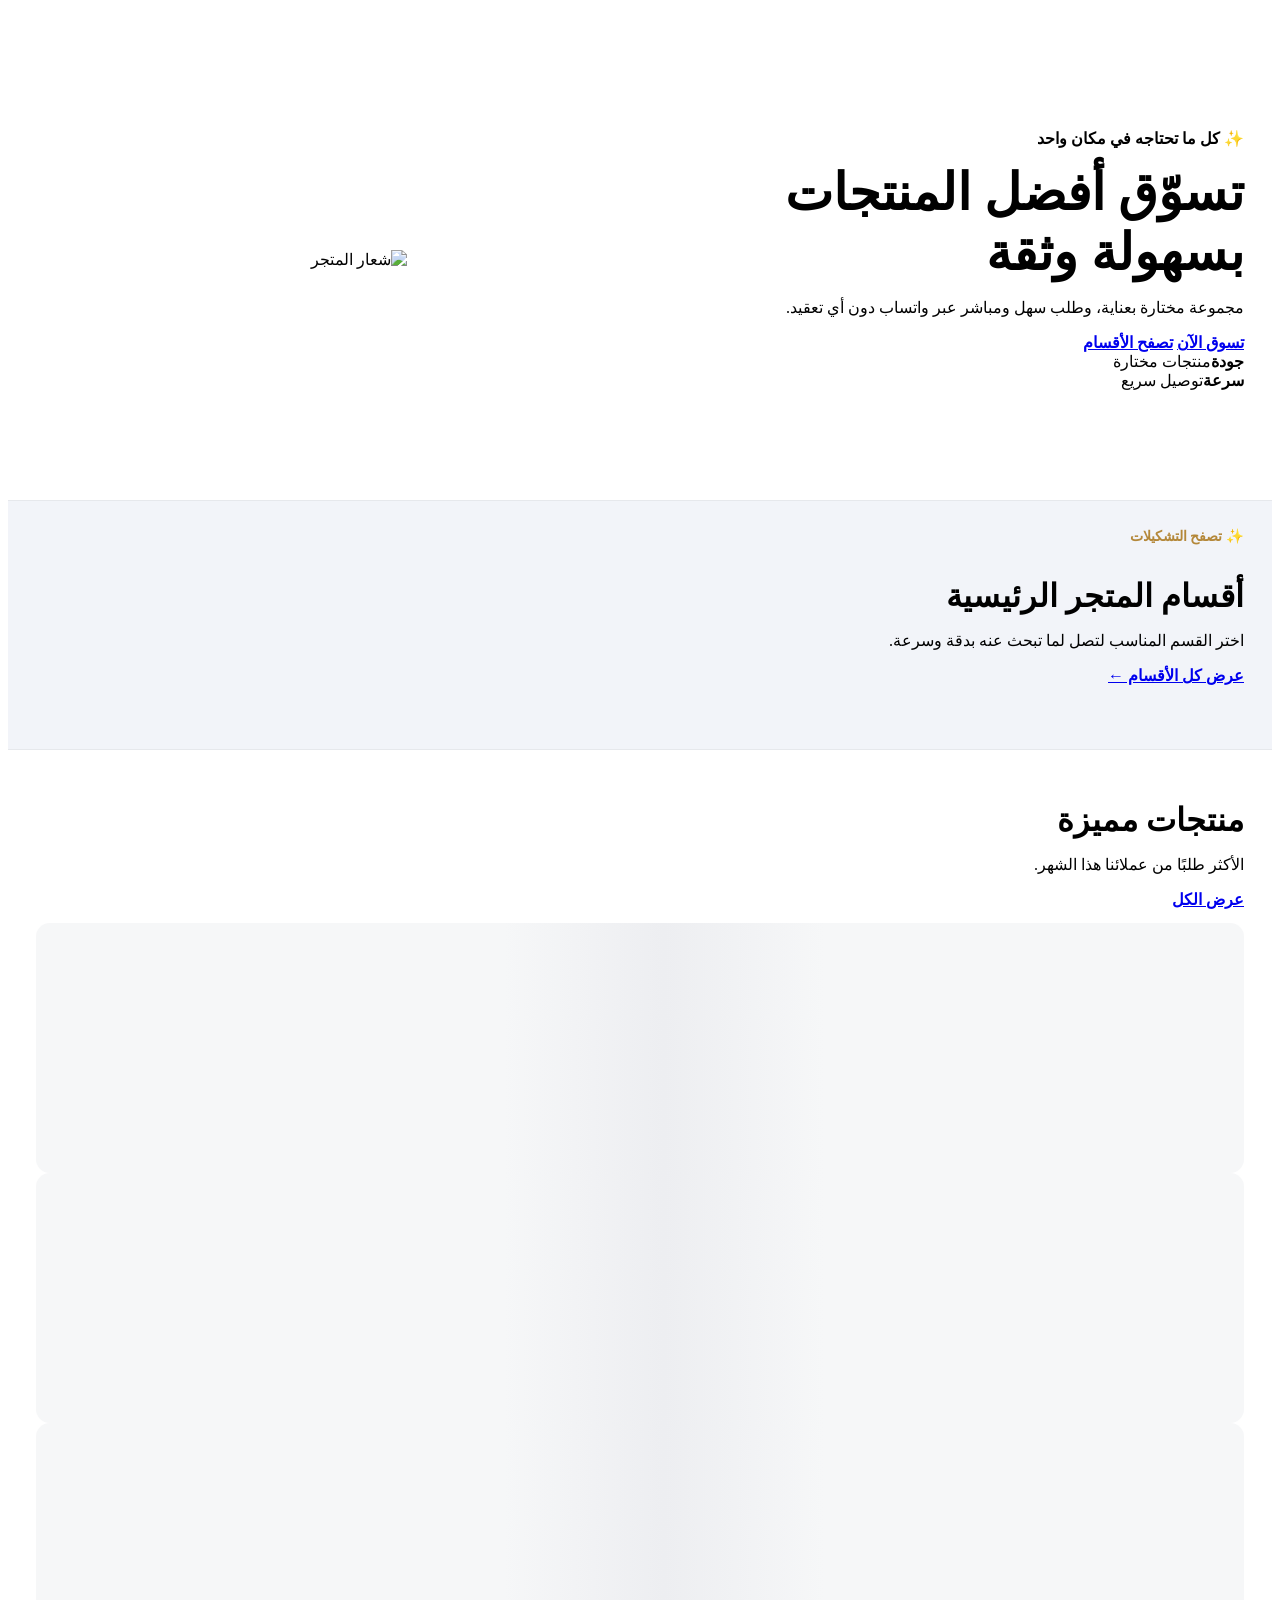
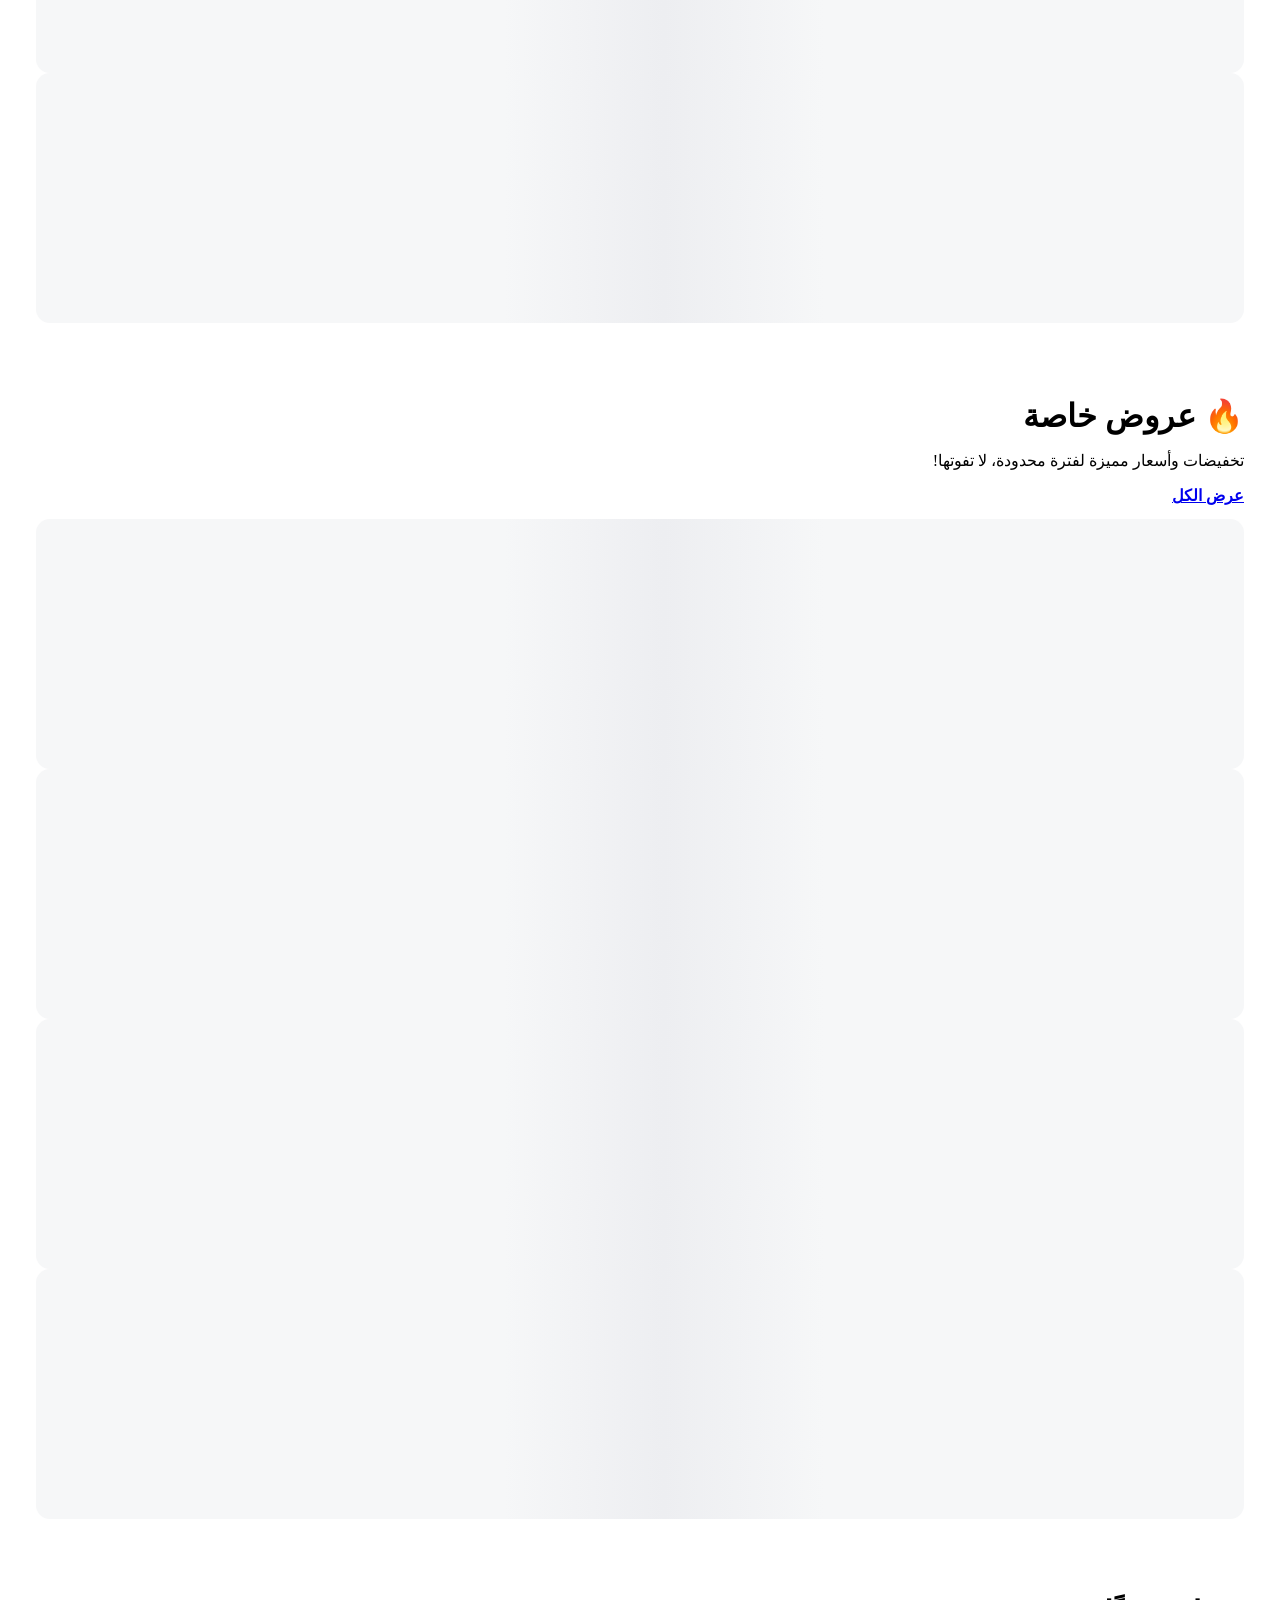
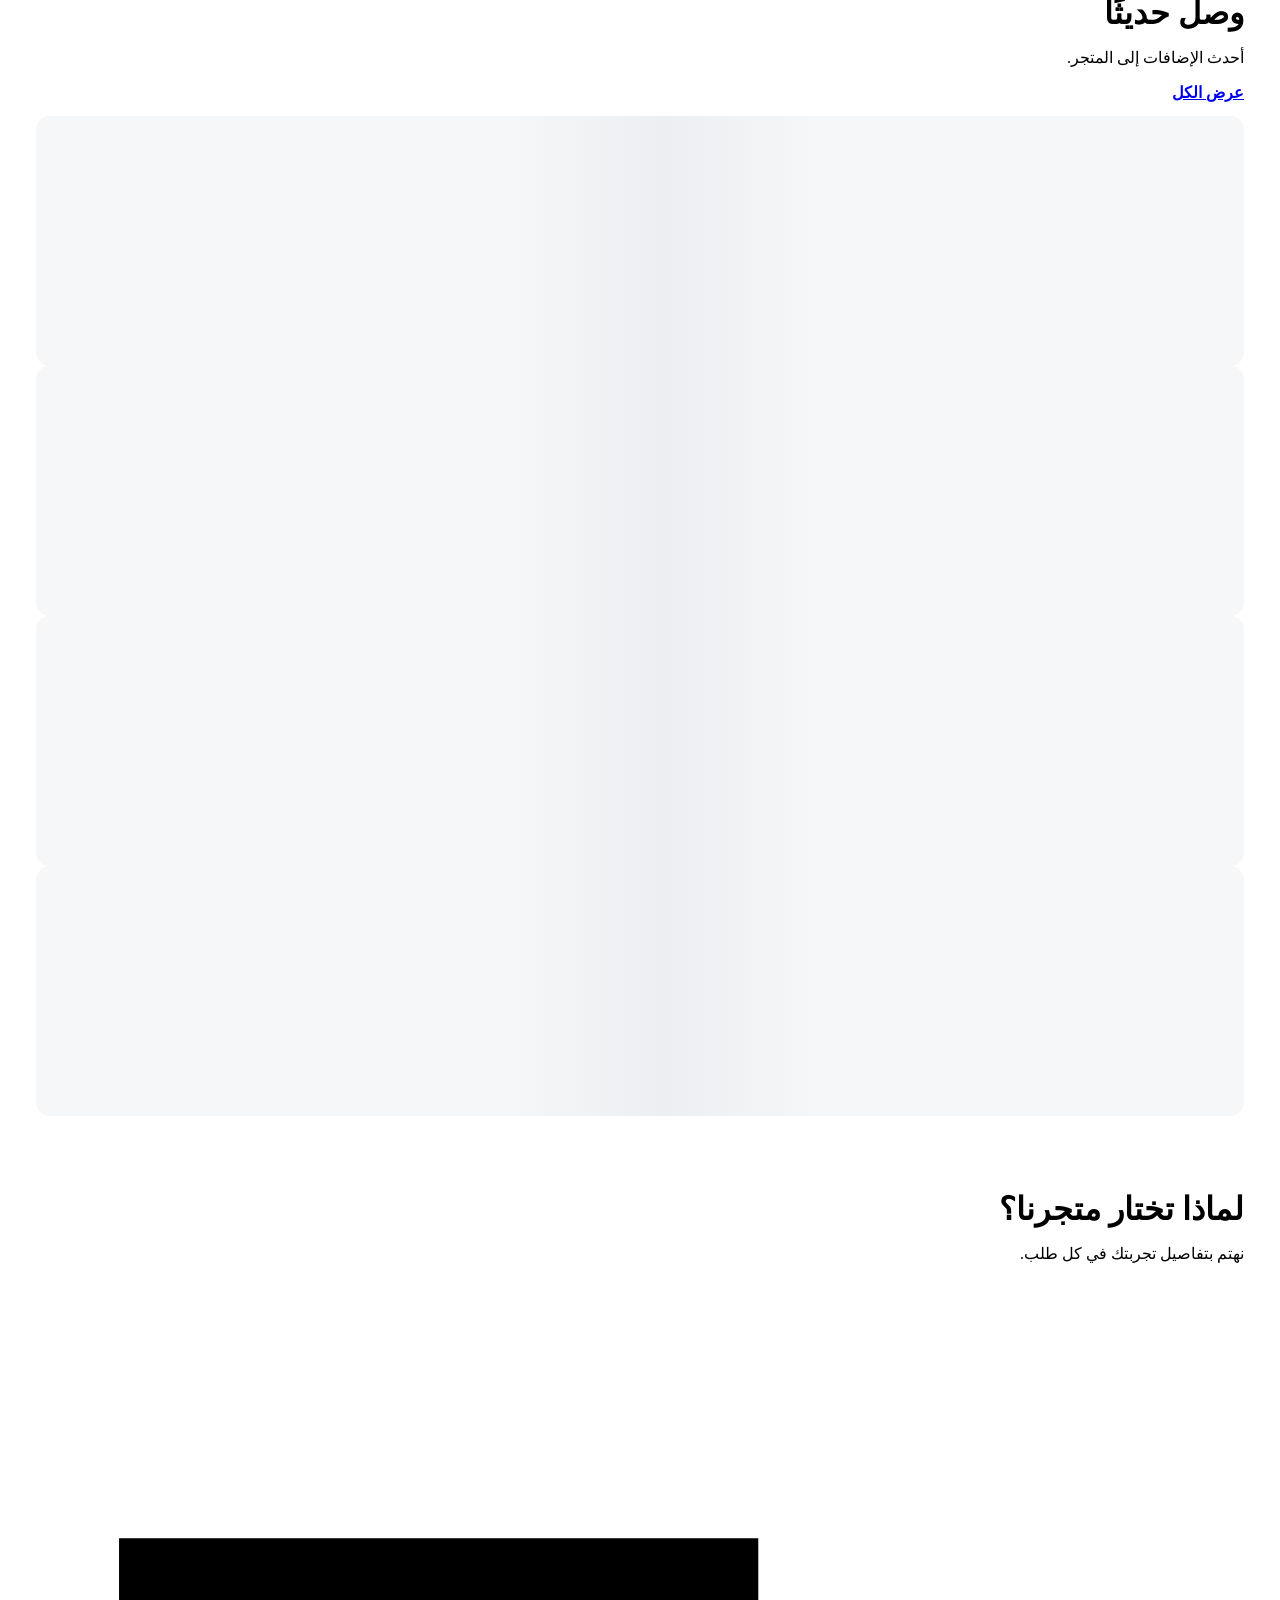
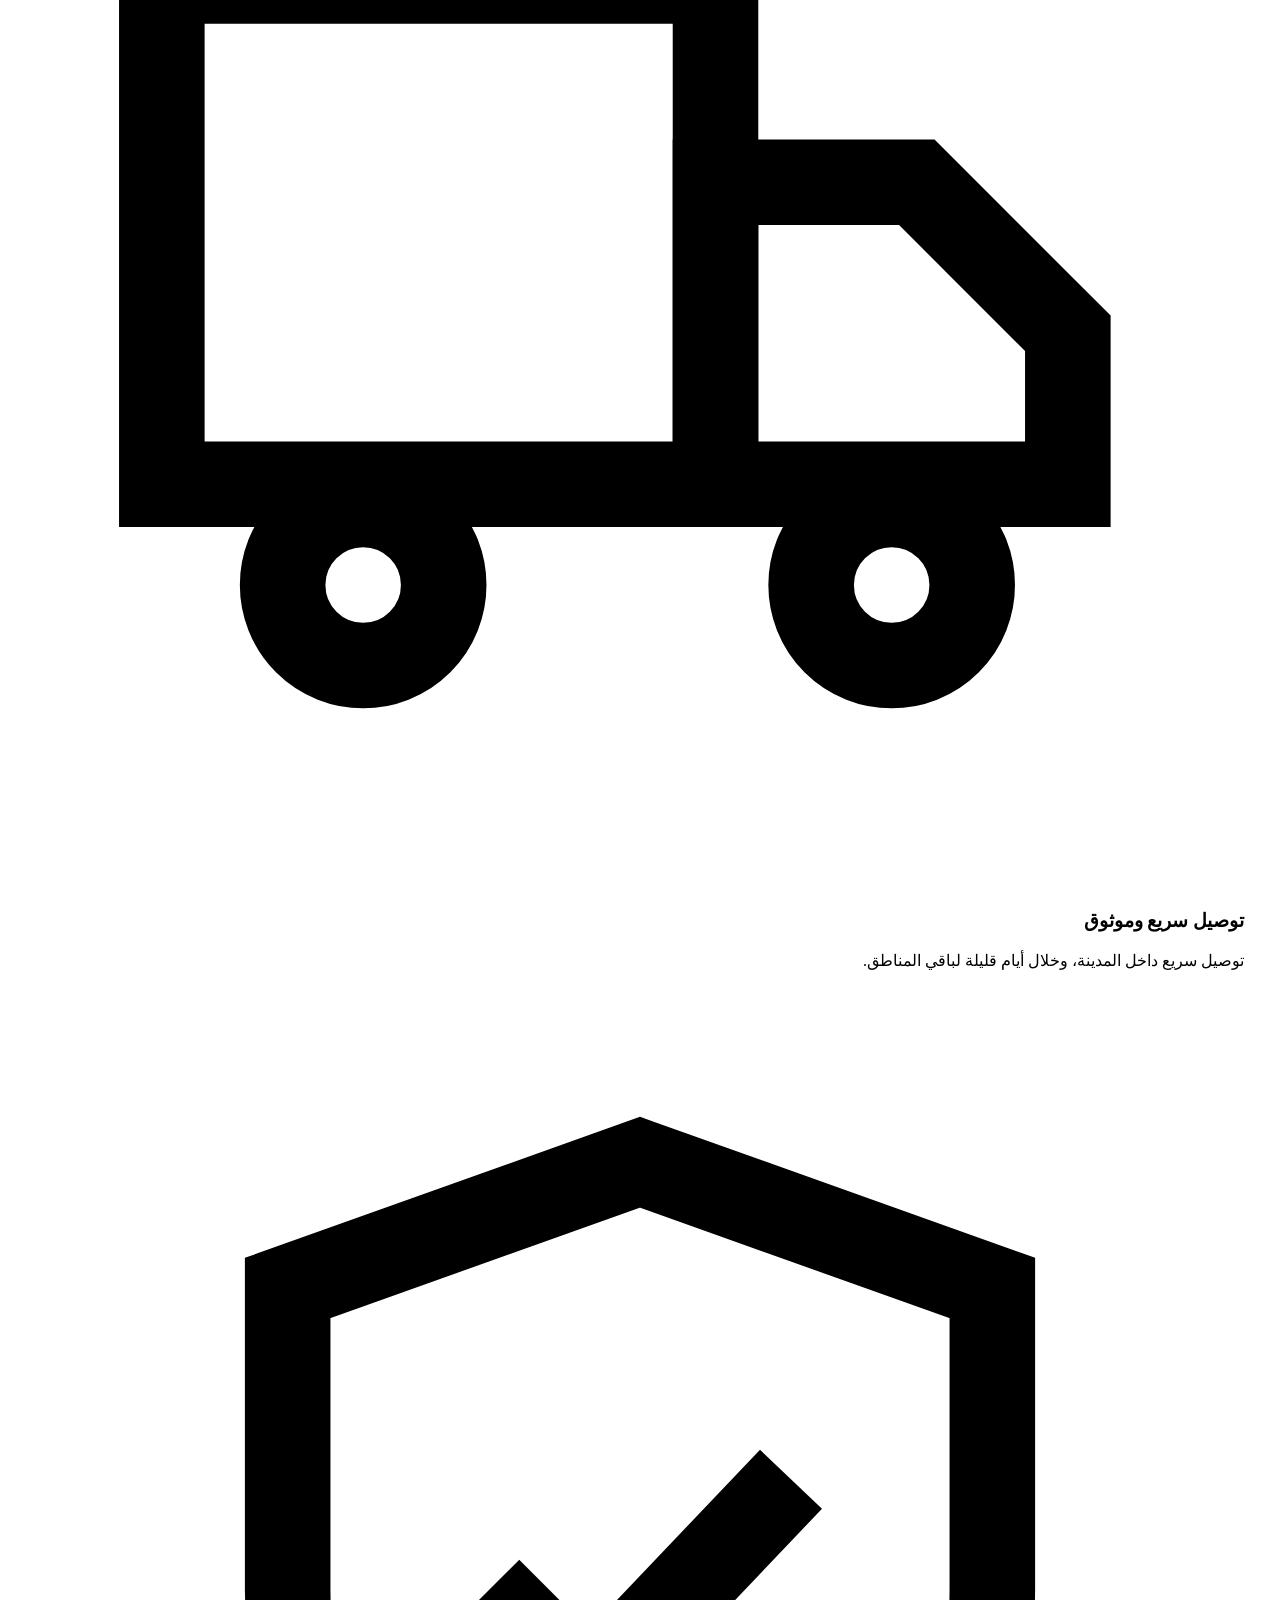
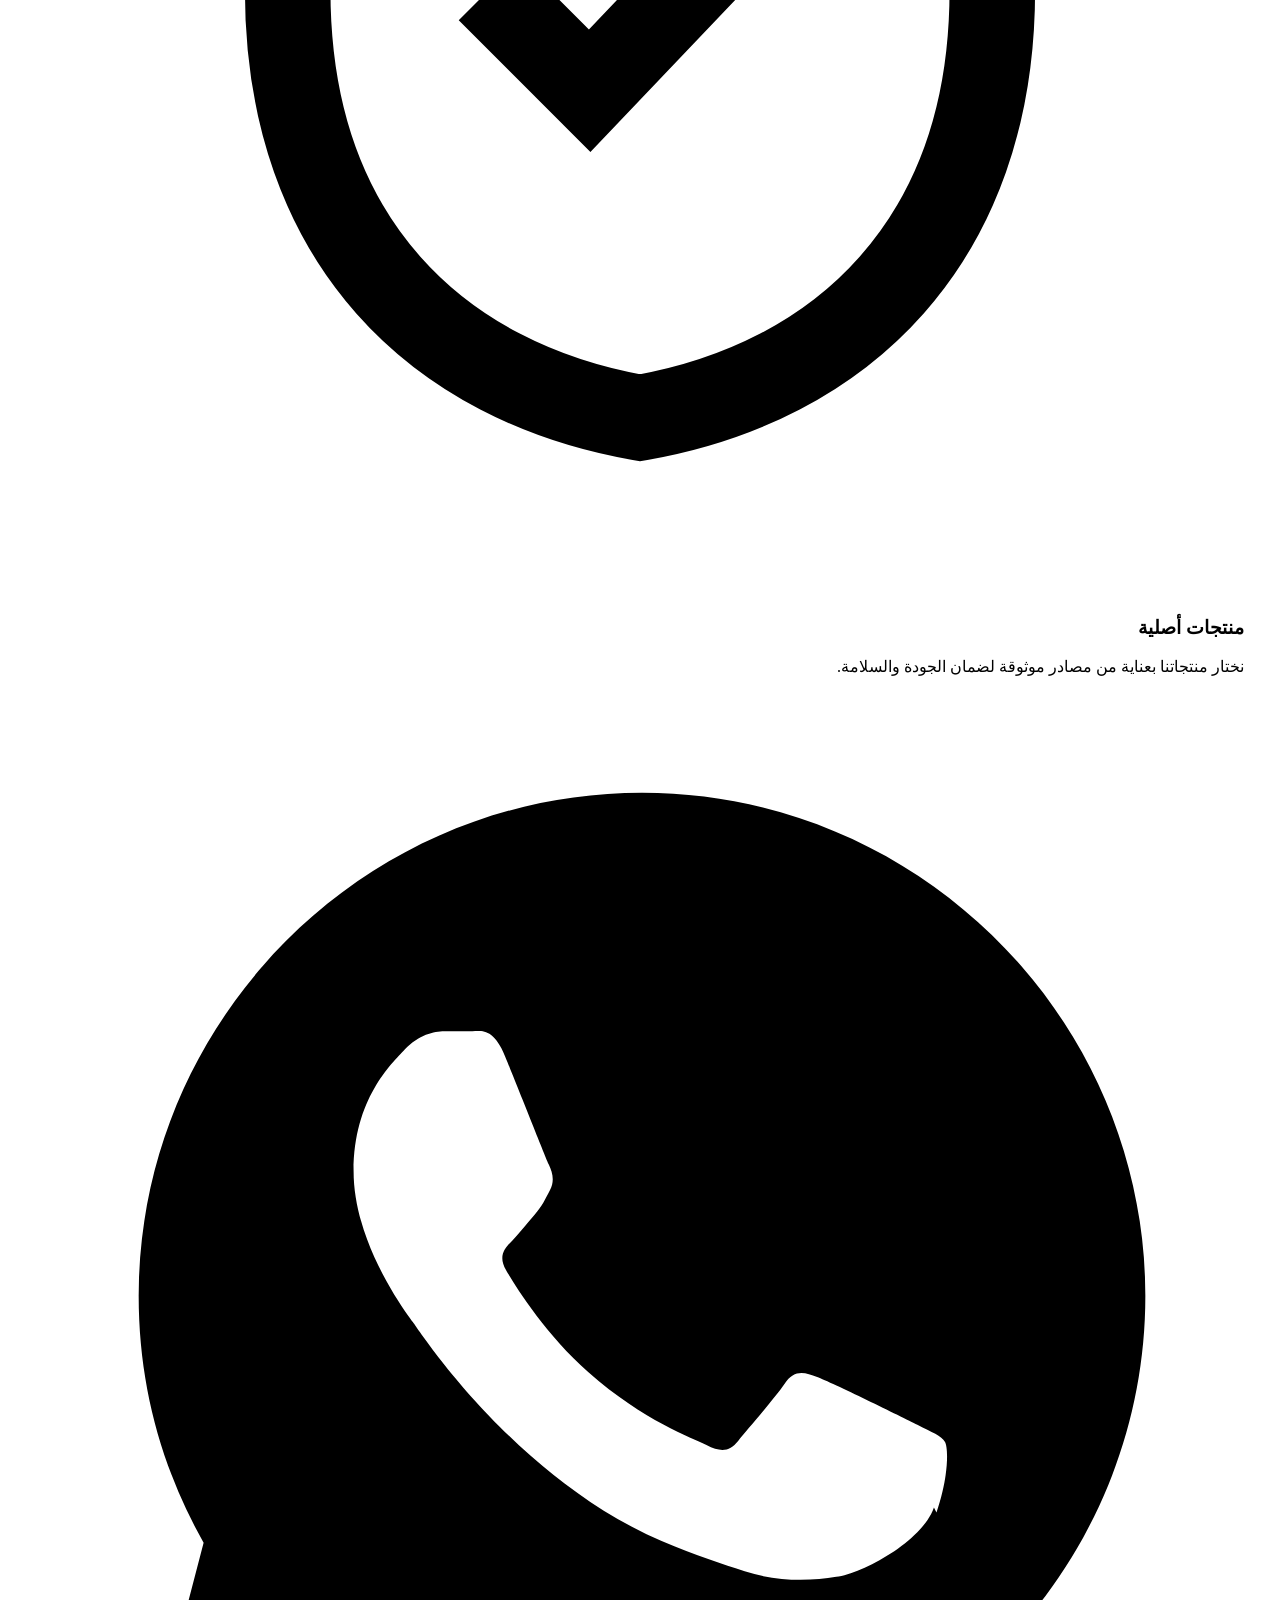
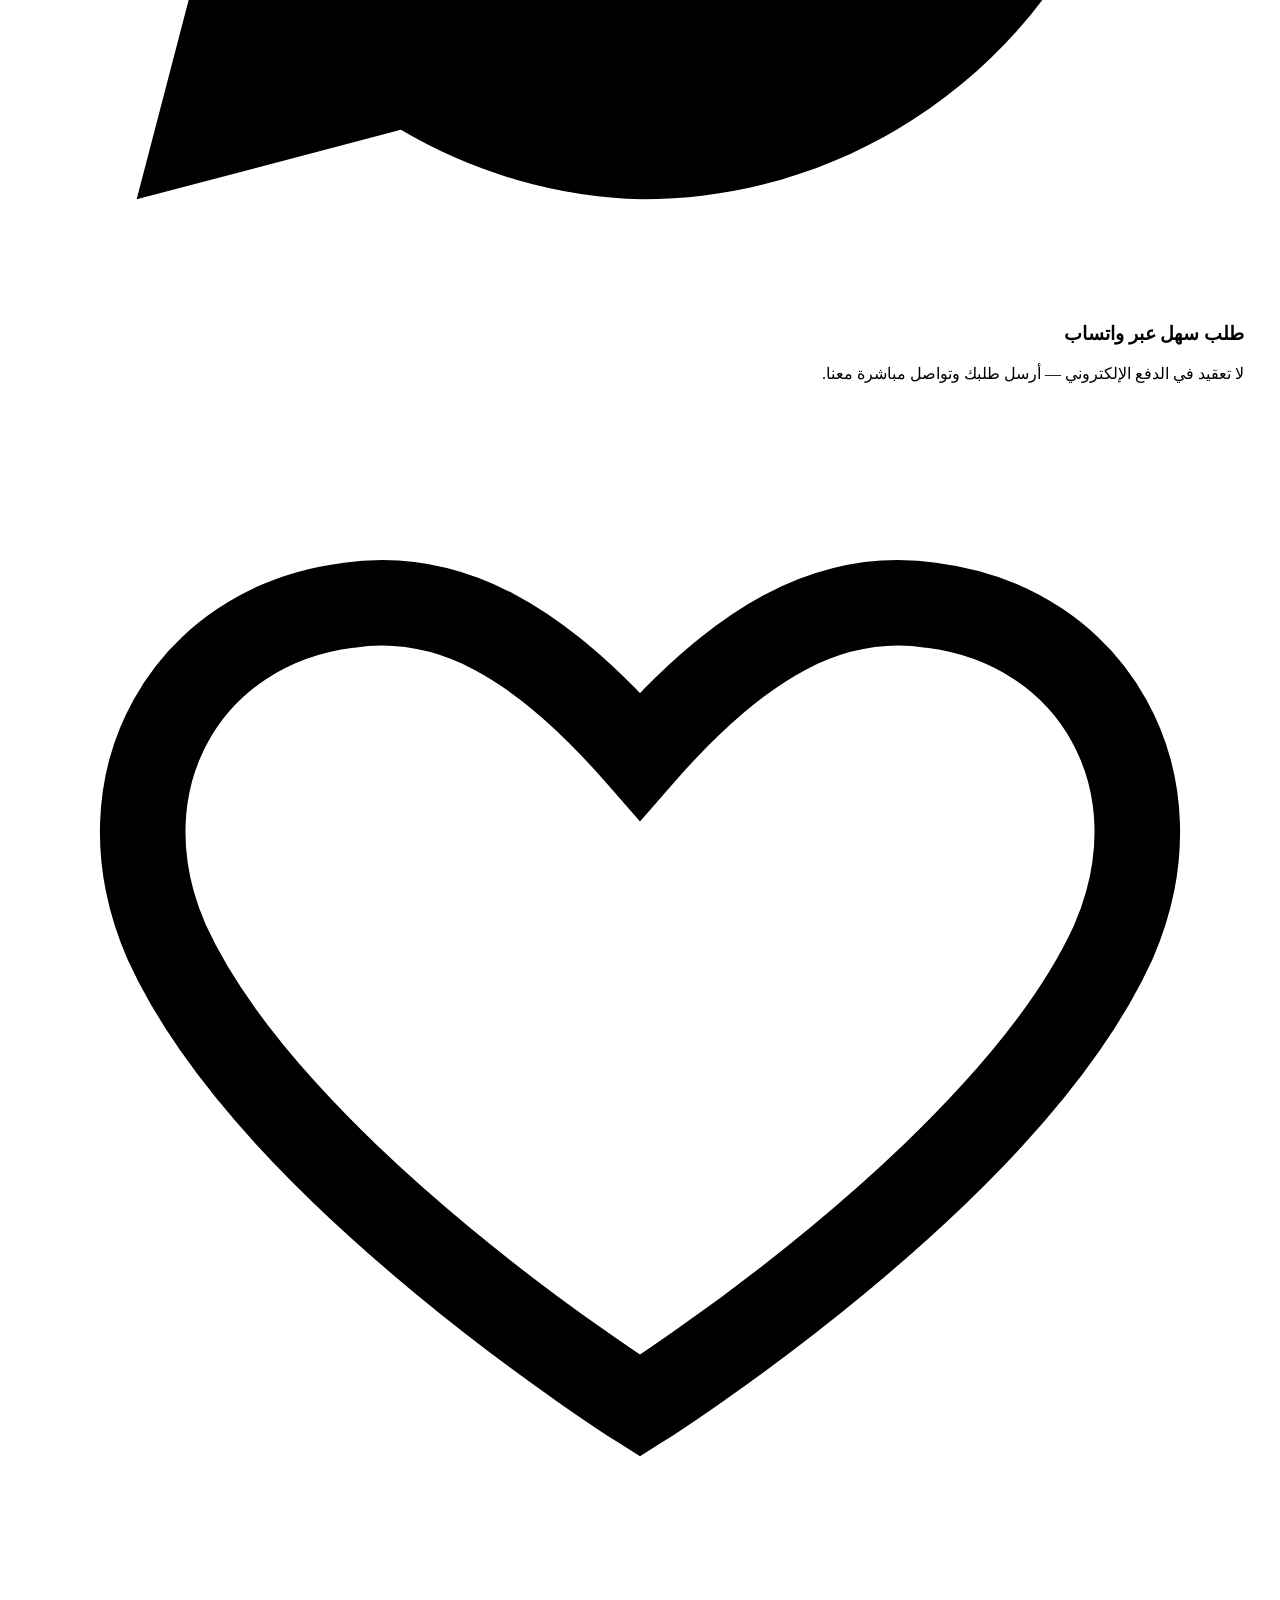
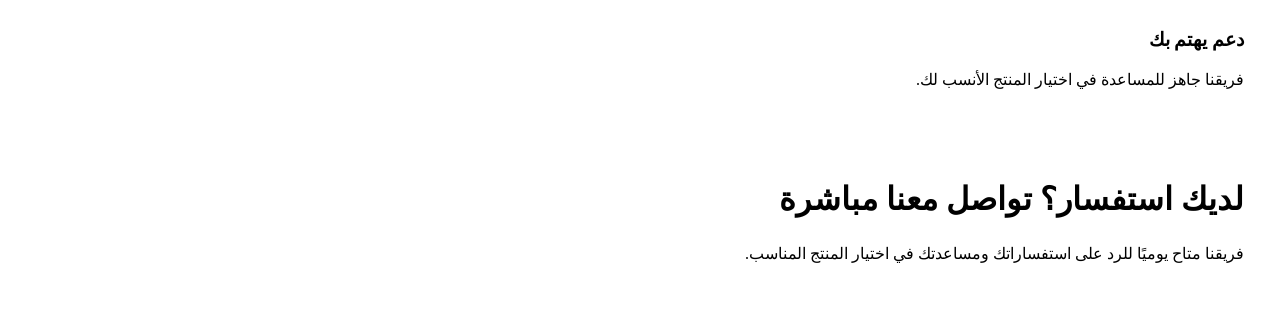
==== commit d568692d: "Add files via upload" ====
--- a/index.html
+++ b/index.html
@@ -1,11 +1,31 @@
 <!DOCTYPE html>
 <html lang="ar" dir="rtl">
 <head>
+  <meta charset="UTF-8">
   <meta name="viewport" content="width=device-width, initial-scale=1.0">
-  <meta charset="UTF-8">
-  <title>الرئيسية | متجرك الإلكتروني</title>
-  <meta name="description" content="تصفّح منتجاتنا واطلب مباشرة عبر واتساب بسهولة وسرعة.">
+  
+  <!-- العناوين الأساسية لمحركات البحث والمتصفحات -->
+  <title>متجرك الإلكتروني | تسوق أفضل المنتجات بسهولة</title>
+  <meta name="description" content="تصفّح تشكيلة واسعة من المنتجات المختارة بعناية واطلب مباشرة عبر واتساب مع توصيل سريع لباب بيتك.">
   <link rel="icon" href="assets/logo/logo.png">
+
+  <!-- ========================================== -->
+  <!-- تهيئة الروابط للمشاركة (WhatsApp / Telegram / Social) -->
+  <!-- ========================================== -->
+  <meta property="og:type" content="website">
+  <meta property="og:url" content="https://test3-9ri.pages.dev/">
+  <meta property="og:locale" content="ar_AR">
+  <meta property="og:site_name" content="متجرك الإلكتروني">
+  <meta property="og:title" content="متجرك الإلكتروني | تسوق أفضل المنتجات بسهولة وثقة">
+  <meta property="og:description" content="تصفّح تشكيلة واسعة من المنتجات واطلب مباشرة عبر واتساب بسهولة وسرعة.">
+  <meta property="og:image" content="https://test3-9ri.pages.dev/assets/logo/logo.png">
+  <meta property="og:image:alt" content="شعار المتجر">
+
+  <!-- وسوم منصة X / Twitter -->
+  <meta name="twitter:card" content="summary_large_image">
+  <meta name="twitter:title" content="متجرك الإلكتروني | تسوق أفضل المنتجات بسهولة وثقة">
+  <meta name="twitter:description" content="تصفّح تشكيلة واسعة من المنتجات واطلب مباشرة عبر واتساب بسهولة وسرعة.">
+  <meta name="twitter:image" content="https://test3-9ri.pages.dev/assets/logo/logo.png">
 
   <!-- مصافحة مسبقة سريعة للخوادم الخارجية لمنع التأخير -->
   <link rel="preconnect" href="https://fonts.googleapis.com">
@@ -13,11 +33,15 @@
   <link rel="preconnect" href="https://test3-2a6de-default-rtdb.europe-west1.firebasedatabase.app" crossorigin>
   <link rel="preconnect" href="https://ik.imagekit.io" crossorigin>
 
-  <!-- تحميل الخطوط بدون تعطيل العرض في أول دخول عبر display=swap -->
-  <link href="https://fonts.googleapis.com/css2?family=El+Messiri:wght@600;700&family=IBM+Plex+Sans+Arabic:wght@400;500;600;700&display=swap" rel="stylesheet">
-
-  <link rel="stylesheet" href="css/style.css?v=48">
-  <link rel="stylesheet" href="css/refresh.css?v=48">
+  <!-- تحميل الخطوط في الخلفية دون تعطيل ظهور الصفحة للإنترنت الضعيف -->
+  <link rel="preload" as="style" href="https://fonts.googleapis.com/css2?family=El+Messiri:wght@600;700&family=IBM+Plex+Sans+Arabic:wght@400;500;600;700&display=swap">
+  <link rel="stylesheet" href="https://fonts.googleapis.com/css2?family=El+Messiri:wght@600;700&family=IBM+Plex+Sans+Arabic:wght@400;500;600;700&display=swap" media="print" onload="this.media='all'">
+  <noscript>
+    <link rel="stylesheet" href="https://fonts.googleapis.com/css2?family=El+Messiri:wght@600;700&family=IBM+Plex+Sans+Arabic:wght@400;500;600;700&display=swap">
+  </noscript>
+
+  <link rel="stylesheet" href="css/style.css?v=50">
+  <link rel="stylesheet" href="css/refresh.css?v=50">
 </head>
 <body>
 
@@ -51,7 +75,7 @@
     </div>
   </section>
 
-  <!-- قسم الأقسام بعد إبراز عنوانه وإضافة زر العرض لشد الانتباه -->
+  <!-- قسم الأقسام الرئيسية -->
   <section class="section section-categories-highlight" id="categories">
     <div class="container">
       <div class="section-head">
@@ -66,6 +90,7 @@
     </div>
   </section>
 
+  <!-- قسم المنتجات المميزة -->
   <section class="section section-alt">
     <div class="container">
       <div class="section-head">
@@ -75,7 +100,6 @@
         </div>
         <a href="products.html?filter=featured" class="btn btn-outline btn-sm">عرض الكل</a>
       </div>
-      <!-- هياكل تحميل Skeleton لمنع الفراغ في أول ثانية للعميل -->
       <div class="product-grid" id="featuredGrid">
         <div class="skeleton-card"><div class="skeleton-box skeleton-img"></div><div class="skeleton-box skeleton-text"></div><div class="skeleton-box skeleton-price"></div></div>
         <div class="skeleton-card"><div class="skeleton-box skeleton-img"></div><div class="skeleton-box skeleton-text"></div><div class="skeleton-box skeleton-price"></div></div>
@@ -85,6 +109,7 @@
     </div>
   </section>
 
+  <!-- قسم العروض الخاصة -->
   <section class="section">
     <div class="container">
       <div class="section-head">
@@ -103,6 +128,7 @@
     </div>
   </section>
 
+  <!-- قسم وصل حديثاً -->
   <section class="section section-alt">
     <div class="container">
       <div class="section-head">
@@ -121,6 +147,7 @@
     </div>
   </section>
 
+  <!-- قسم المزايا -->
   <section class="section">
     <div class="container">
       <div class="section-head">
@@ -154,6 +181,7 @@
     </div>
   </section>
 
+  <!-- تواصل معنا -->
   <section class="section section-alt">
     <div class="container">
       <div class="contact-band" id="contactBand">
@@ -170,13 +198,13 @@
 <div id="site-footer"></div>
 
 <!-- تحميل السكربتات بالتوازي دون حجب الواجهة باستخدام defer -->
-<script src="js/config.js?v=48" defer></script>
-<script src="js/icons.js?v=48" defer></script>
+<script src="js/config.js?v=50" defer></script>
+<script src="js/icons.js?v=50" defer></script>
 <script src="https://www.gstatic.com/firebasejs/10.12.2/firebase-app-compat.js" defer></script>
 <script src="https://www.gstatic.com/firebasejs/10.12.2/firebase-database-compat.js" defer></script>
-<script src="js/store.js?v=48" defer></script>
-<script src="js/whatsapp.js?v=48" defer></script>
-<script src="js/app.js?v=48" defer></script>
+<script src="js/store.js?v=50" defer></script>
+<script src="js/whatsapp.js?v=50" defer></script>
+<script src="js/app.js?v=50" defer></script>
 <script>
   let slideInterval = null;
 
@@ -185,11 +213,23 @@
       const imgUrl = (typeof window.getIkUrl === 'function')
         ? window.getIkUrl(product.image, 700, 85)
         : product.image;
-      return '<img src="' + escapeHtml(imgUrl) + '" alt="' + escapeHtml(product.name || "") + '" class="product-media-img" loading="lazy" decoding="async">';
+      return '<img src="' + escapeHtml(imgUrl) + '" ' +
+             'alt="' + escapeHtml(product.name || "") + '" ' +
+             'class="product-media-img" loading="lazy" decoding="async" ' +
+             'onerror="this.onerror=null; this.src=\'https://placehold.co/600x600/f2f4f9/16233f?text=صورة+تجريبية\';">';
     }
     const cat = Store.getCategories().find(function (c) { return c.id === product.categoryId; });
     const key = cat ? cat.icon : "box";
     return '<div class="placeholder-icon">' + iconSvg(key) + "</div>";
+  }
+
+  function productHasOptions(product) {
+    if (!product) return false;
+    const hasColors = Array.isArray(product.colors) && product.colors.length > 0;
+    const hasSizes = Array.isArray(product.sizes) && product.sizes.length > 0;
+    const hasVariants = Array.isArray(product.variants) && product.variants.length > 0;
+    const hasMatrix = typeof Store !== "undefined" && typeof Store.hasVariantMatrix === "function" && Store.hasVariantMatrix(product);
+    return hasColors || hasSizes || hasVariants || hasMatrix;
   }
   
   function renderHomeProductCard(product) {
@@ -223,6 +263,14 @@
         badges.push('<span class="badge badge-variants">' + iconSvg("layers") + optionsCount + ' خيارات</span>');
       }
     }
+
+    const hasOptions = productHasOptions(product);
+
+    const actionIcon = hasOptions
+      ? '<svg viewBox="0 0 24 24" fill="none" stroke="currentColor" stroke-width="2" stroke-linecap="round" stroke-linejoin="round" style="width:16px;height:16px;display:block;margin:auto;"><line x1="4" y1="21" x2="4" y2="14"></line><line x1="4" y1="10" x2="4" y2="3"></line><line x1="12" y1="21" x2="12" y2="12"></line><line x1="12" y1="8" x2="12" y2="3"></line><line x1="20" y1="21" x2="20" y2="16"></line><line x1="20" y1="12" x2="20" y2="3"></line><line x1="1" y1="14" x2="7" y2="14"></line><line x1="9" y1="8" x2="15" y2="8"></line><line x1="17" y1="16" x2="23" y2="16"></line></svg>'
+      : iconSvg("cart");
+
+    const actionTitle = outOfStock ? "غير متوفر" : (hasOptions ? "اختر الخيارات والمواصفات" : "أضف للسلة");
 
     return (
       '<article class="product-card">' +
@@ -238,13 +286,13 @@
             '<span class="price">' + formatPrice(product.price) + "</span>" +
             '<div class="product-actions">' +
               '<button class="btn btn-primary" ' + (outOfStock ? "disabled" : "") +
-                ' title="' + (outOfStock ? "غير متوفر" : "أضف للسلة") + '"' +
+                ' title="' + actionTitle + '"' +
                 ' onclick="quickAddToCart(' + jsStr(product.id) + ')">' +
-                iconSvg("cart") +
+                actionIcon +
               "</button>" +
-            '</div>' +
-          '</div>' +
-        '</div>' +
+            "</div>" +
+          "</div>" +
+        "</div>" +
       '</article>'
     );
   }
@@ -263,8 +311,8 @@
       product = await Store.loadProductById(productId);
     }
     if (!product || !Store.isProductAvailable(product)) return;
-    const hasOptions = (product.variants && product.variants.length > 0) || Store.hasVariantMatrix(product);
-    if (hasOptions) {
+
+    if (productHasOptions(product)) {
         window.location.href = 'product.html?id=' + encodeURIComponent(productId);
         return;
     }
@@ -320,9 +368,9 @@
     const cachedFeatured = JSON.parse(localStorage.getItem("ws_products_filter_featured") || "[]");
     const cachedOffers = JSON.parse(localStorage.getItem("ws_products_filter_offers") || "[]");
     const cachedNew = JSON.parse(localStorage.getItem("ws_products_filter_new") || "[]");
-    if (cachedFeatured.length) renderGridInto("featuredGrid", cachedFeatured.slice(0, 8));
-    if (cachedOffers.length) renderGridInto("offerGrid", cachedOffers.slice(0, 8));
-    if (cachedNew.length) renderGridInto("newGrid", cachedNew.slice(0, 8));
+    if (cachedFeatured.length) renderGridInto("featuredGrid", cachedFeatured.slice(0, 4));
+    if (cachedOffers.length) renderGridInto("offerGrid", cachedOffers.slice(0, 4));
+    if (cachedNew.length) renderGridInto("newGrid", cachedNew.slice(0, 4));
 
     renderAdsSlider();
 
@@ -330,14 +378,24 @@
       window.updateCartBadge();
     }
 
-    const homeResults = await Promise.all([
-      Store.loadProductsByField("featured", true, "featured", false),
-      Store.loadProductsByField("isOffer", true, "offers", false),
-      Store.loadProductsByField("isNew", true, "new", false)
-    ]);
-    renderGridInto("featuredGrid", homeResults[0].slice(0, 8), "لا توجد منتجات مميزة حاليًا.");
-    renderGridInto("offerGrid", homeResults[1].slice(0, 8), "لا توجد عروض وتخفيضات حاليًا.");
-    renderGridInto("newGrid", homeResults[2].slice(0, 8), "لا توجد منتجات جديدة حاليًا.");
+    try {
+      const featuredRes = await Store.loadProductsPageByField("featured", true, 4, null);
+      if (featuredRes && featuredRes.products) {
+        renderGridInto("featuredGrid", featuredRes.products, "لا توجد منتجات مميزة حاليًا.");
+      }
+
+      const offerRes = await Store.loadProductsPageByField("isOffer", true, 4, null);
+      if (offerRes && offerRes.products) {
+        renderGridInto("offerGrid", offerRes.products, "لا توجد عروض وتخفيضات حاليًا.");
+      }
+
+      const newRes = await Store.loadProductsPageByField("isNew", true, 4, null);
+      if (newRes && newRes.products) {
+        renderGridInto("newGrid", newRes.products, "لا توجد منتجات جديدة حاليًا.");
+      }
+    } catch (e) {
+      console.error("Home loading error:", e);
+    }
   }
 
   function renderAdsSlider() {
--- a/css/refresh.css
+++ b/css/refresh.css
@@ -86,45 +86,127 @@
   background: var(--olive-50, #f2f4f9) !important;
   border-top: 1px solid var(--line, #e6e8ec);
   border-bottom: 1px solid var(--line, #e6e8ec);
-  padding: 30px 0 !important;
-}
-
-.cat-scroller,.category-grid{display:grid;grid-template-columns:repeat(auto-fill,minmax(130px,1fr));gap:20px 16px;overflow:visible;padding:0;scroll-snap-type:none}
-.cat-chip,.category-card{
-  display:flex;flex-direction:column;align-items:center;justify-content:flex-start;
-  width:auto;min-height:0;
-  padding:16px 10px;
-  border:1.5px solid var(--line-strong, #d0d4dc) !important;
-  background:#fff;
-  border-radius:var(--r-card);
-  box-shadow:0 3px 10px rgba(0,0,0,0.05);
-  gap:10px;
-  transition:transform .2s ease, box-shadow .2s ease, border-color .2s ease;
-}
-.cat-chip:hover{
-  transform:translateY(-3px);
-  box-shadow:0 8px 18px rgba(0,0,0,0.08);
-  border-color:var(--olive-500, #3d5a9e) !important;
-}
-.cat-chip .cat-icon{
-  width:72px;height:72px;
-  flex-shrink:0;border-radius:50%;background:var(--olive-50);border:1.5px solid var(--line);box-shadow:0 3px 10px rgba(0,0,0,0.05);transition:transform .2s ease
-}
-.cat-chip:hover .cat-icon{background:var(--olive-100);transform:translateY(-2px)}
-.cat-chip span.name{font-size:1rem;font-weight:700;text-align:center;line-height:1.4;color:var(--ink-900, #14161c)}
+  padding: 26px 0 !important;
+}
+
+.cat-scroller, .category-grid {
+  display: flex !important;
+  flex-wrap: nowrap !important;
+  overflow-x: auto !important;
+  scroll-behavior: smooth !important;
+  -webkit-overflow-scrolling: touch !important;
+  gap: 14px !important;
+  padding: 8px 6px 16px !important;
+  scroll-snap-type: x mandatory !important;
+  scrollbar-width: none !important;
+  align-items: stretch !important;
+}
+.cat-scroller::-webkit-scrollbar, .category-grid::-webkit-scrollbar {
+  display: none !important;
+}
+
+.cat-chip, .category-card {
+  display: flex !important;
+  flex-direction: column !important;
+  align-items: center !important;
+  justify-content: flex-start !important;
+  flex: 0 0 126px !important;
+  width: 126px !important;
+  min-height: 162px !important;
+  height: 162px !important;
+  padding: 14px 8px !important;
+  border: 1.5px solid var(--line-strong, #d0d4dc) !important;
+  background: #fff !important;
+  border-radius: var(--r-card, 16px) !important;
+  box-shadow: 0 3px 10px rgba(0,0,0,0.04) !important;
+  scroll-snap-align: start !important;
+  transition: transform .2s ease, box-shadow .2s ease, border-color .2s ease !important;
+  text-decoration: none !important;
+  box-sizing: border-box !important;
+}
+.cat-chip:hover {
+  transform: translateY(-3px) !important;
+  box-shadow: 0 8px 18px rgba(0,0,0,0.08) !important;
+  border-color: var(--olive-500, #3d5a9e) !important;
+}
+
+.cat-chip .cat-icon {
+  width: 84px !important;
+  height: 84px !important;
+  min-width: 84px !important;
+  min-height: 84px !important;
+  flex-shrink: 0 !important;
+  border-radius: 50% !important;
+  background: var(--olive-50, #f2f4f9) !important;
+  border: 1.5px solid var(--line-strong, #d0d4dc) !important;
+  box-shadow: 0 3px 8px rgba(0,0,0,0.05) !important;
+  margin-bottom: 10px !important;
+  overflow: hidden !important;
+  display: flex !important;
+  align-items: center !important;
+  justify-content: center !important;
+}
+.cat-chip .cat-icon img {
+  width: 100% !important;
+  height: 100% !important;
+  object-fit: cover !important;
+  border-radius: 50% !important;
+}
+.cat-chip:hover .cat-icon {
+  background: var(--olive-100) !important;
+  transform: scale(1.03) !important;
+}
+
+.cat-chip span.name {
+  font-size: 0.92rem !important;
+  font-weight: 700 !important;
+  text-align: center !important;
+  line-height: 1.3 !important;
+  color: var(--ink-900, #14161c) !important;
+  display: -webkit-box !important;
+  -webkit-line-clamp: 2 !important;
+  -webkit-box-orient: vertical !important;
+  overflow: hidden !important;
+  margin: auto 0 0 0 !important;
+  width: 100% !important;
+}
+
 @media(max-width:767px){
-  .cat-scroller,.category-grid{display:flex;align-items:flex-start;overflow-x:auto;gap:14px;margin-inline:-16px;padding:6px 16px 16px;scrollbar-width:none;scroll-snap-type:x proximity}
-  .cat-chip,.category-card{flex:0 0 110px;width:110px;scroll-snap-align:start;padding:12px 8px}
-  .cat-chip .cat-icon{width:64px;height:64px}
-  .cat-chip span.name{font-size:.88rem}
-}
-
-/* Product cards */
-.product-grid{grid-template-columns:repeat(4,minmax(0,1fr));gap:20px 14px}
+  .cat-scroller, .category-grid {
+    margin-inline: -16px !important;
+    padding: 6px 16px 16px !important;
+    gap: 12px !important;
+  }
+  .cat-chip, .category-card {
+    flex: 0 0 118px !important;
+    width: 118px !important;
+    min-height: 154px !important;
+    height: 154px !important;
+    padding: 12px 6px !important;
+  }
+  .cat-chip .cat-icon {
+    width: 78px !important;
+    height: 78px !important;
+    min-width: 78px !important;
+    min-height: 78px !important;
+    margin-bottom: 8px !important;
+  }
+  .cat-chip span.name {
+    font-size: 0.86rem !important;
+  }
+}
+
+/* ==========================================================================
+   Product cards — تصميم بطاقة المنتج المتوازنة (منتجان في شاشة الجوال)
+   ========================================================================== */
+.product-grid{
+  grid-template-columns:repeat(4,minmax(0,1fr));
+  gap:16px 12px;
+}
 .product-card{
   background:#fff!important;
   border:1px solid var(--line-strong)!important;
-  border-radius:var(--r-card)!important;
+  border-radius:14px!important;
   box-shadow:0 2px 8px rgba(0,0,0,0.04)!important;
   overflow:hidden!important;
   display:flex;
@@ -136,9 +218,10 @@
   box-shadow:0 8px 18px rgba(0,0,0,0.08)!important;
   border-color:var(--olive-400)!important;
 }
+
 .product-media{
-  aspect-ratio:1/1!important;
-  width:100%;
+  aspect-ratio: 1 / 1 !important;
+  width:100% !important;
   border-radius:0!important;
   background:#eceff3;
   position:relative;
@@ -150,32 +233,140 @@
   object-fit:cover;
   transition:transform .3s ease;
 }
-.product-card:hover .product-media>img{transform:scale(1.05)}
-.badge{top:8px;right:8px;padding:4px 8px;border-radius:8px;font-size:.7rem;box-shadow:none}
-.badge-out-abs{top:8px;left:8px;right:auto}
-.product-body{padding:12px 10px;display:flex;flex-direction:column;flex:1}
-.product-cat{color:var(--ink-400);font-weight:500;margin-bottom:3px;font-size:.8rem}
-.product-name{font-family:var(--font-body);font-size:.92rem;font-weight:600;line-height:1.45;min-height:0;margin:0 0 6px;display:-webkit-box;-webkit-line-clamp:2;-webkit-box-orient:vertical;overflow:hidden}
+.product-card:hover .product-media>img{transform:scale(1.04)}
+
+.badge{
+  top:6px !important;
+  right:6px !important;
+  padding:3px 7px !important;
+  border-radius:6px !important;
+  font-size:.7rem !important;
+  font-weight:700 !important;
+  box-shadow:none !important;
+}
+.badge-out-abs{top:6px !important;left:6px !important;right:auto !important}
+
+.product-body{
+  padding: 8px 10px 10px !important;
+  display:flex;
+  flex-direction:column;
+  flex:1;
+  justify-content: space-between;
+}
+
+.product-cat{
+  color:var(--ink-400);
+  font-weight:600;
+  margin-bottom:3px !important;
+  font-size:.74rem !important;
+  line-height: 1.2;
+}
+
+.product-name{
+  font-family:var(--font-body);
+  font-size:.88rem !important;
+  font-weight:700 !important;
+  line-height:1.3 !important;
+  min-height:0 !important;
+  margin:0 0 4px !important;
+  display:-webkit-box !important;
+  -webkit-line-clamp:2 !important;
+  -webkit-box-orient:vertical !important;
+  overflow:hidden !important;
+}
 .product-name a:hover{color:var(--olive-600)}
-.product-body-colors{margin:0 0 8px}
-.product-foot{margin-top:auto;display:flex;align-items:center;justify-content:space-between;gap:8px}
-.price{font-size:1rem;font-weight:700;color:var(--olive-900)}
-.product-actions .btn{width:38px;height:38px;min-height:38px;border-radius:var(--r-ctl);background:var(--olive-50);color:var(--olive-900);border:1px solid var(--line-strong);box-shadow:none}
+
+.product-body-colors{
+  display:flex;
+  align-items:center;
+  gap:4px;
+  min-height:0 !important;
+  margin:0 0 5px !important;
+}
+.card-color-dot{
+  width:12px !important;
+  height:12px !important;
+}
+
+.product-foot{
+  margin-top:auto;
+  display:flex;
+  align-items:center;
+  justify-content:space-between;
+  gap:6px;
+  padding-top: 3px;
+}
+.price{
+  font-size:.92rem !important;
+  font-weight:800;
+  color:var(--olive-900);
+  line-height: 1.1;
+}
+
+.product-actions .btn{
+  width:32px !important;
+  height:32px !important;
+  min-height:32px !important;
+  border-radius:var(--r-ctl);
+  background:var(--olive-50);
+  color:var(--olive-900);
+  border:1px solid var(--line-strong);
+  box-shadow:none;
+  padding:0 !important;
+}
+.product-actions .btn svg{
+  width: 16px !important;
+  height: 16px !important;
+}
 .product-actions .btn:hover:not(:disabled){background:var(--olive-900);color:#fff}
 
 @media(max-width:1024px){.product-grid{grid-template-columns:repeat(3,minmax(0,1fr))}}
+
+/* شاشات الجوال في صفحة المتجر */
 @media(max-width:650px){
-  .product-grid{grid-template-columns:repeat(2,minmax(0,1fr));gap:14px 10px}
-  .product-name{font-size:.86rem}
-  .product-body{padding:10px 8px}
-  .product-actions .btn{width:36px;height:36px;min-height:36px}
-}
-
-/* Homepage rails scroll sideways on phones */
+  .product-grid{
+    grid-template-columns:repeat(2,minmax(0,1fr)) !important;
+    gap:10px 8px !important;
+  }
+  .product-media{
+    aspect-ratio: 1 / 1 !important;
+  }
+  .product-name{
+    font-size:.85rem !important;
+  }
+  .product-body{
+    padding:7px 8px 8px !important;
+  }
+  .product-actions .btn{
+    width:30px !important;
+    height:30px !important;
+    min-height:30px !important;
+  }
+  .price{
+    font-size:.88rem !important;
+  }
+}
+
+/* سكرول المنتجات في الرئيسية: عرض منتجين كاملين بدقة */
 @media(max-width:767px){
-  #featuredGrid,#offerGrid,#newGrid{display:flex;overflow-x:auto;gap:12px;margin-inline:-16px;padding:4px 16px 10px;scroll-padding-inline:16px;scroll-snap-type:x mandatory;scrollbar-width:none}
+  #featuredGrid,#offerGrid,#newGrid{
+    display:flex;
+    overflow-x:auto;
+    gap:10px;
+    margin-inline:-16px;
+    padding:6px 16px 12px;
+    scroll-padding-inline:16px;
+    scroll-snap-type:x mandatory;
+    scrollbar-width:none;
+  }
   #featuredGrid::-webkit-scrollbar,#offerGrid::-webkit-scrollbar,#newGrid::-webkit-scrollbar{display:none}
-  #featuredGrid .product-card,#offerGrid .product-card,#newGrid .product-card{flex:0 0 52%;scroll-snap-align:start}
+  #featuredGrid .product-card,#offerGrid .product-card,#newGrid .product-card{
+    /* عرض منتجين كاملين بدقة داخل إطار الشاشة مع مراعاة المسافة البينية */
+    flex: 0 0 calc(50% - 6px) !important;
+    width: calc(50% - 6px) !important;
+    max-width: calc(50% - 6px) !important;
+    scroll-snap-align:start;
+  }
 }
 
 /* Page headers */
@@ -192,7 +383,7 @@
 /* Product detail */
 .detail-media{position:sticky;top:92px;aspect-ratio:auto;background:none;border:0;border-radius:0;overflow:visible}
 .detail-gallery{display:block;width:100%;border-radius:var(--r-card);overflow:hidden;background:#eceff3}
-.detail-gallery-img{display:block;width:100%;aspect-ratio:4/5;object-fit:cover;background:#eceff3;transition:opacity .2s ease}
+.detail-gallery-img{display:block;width:100%;aspect-ratio:1/1;object-fit:cover;background:#eceff3;transition:opacity .2s ease}
 .gallery-hint{display:none!important}
 
 /* Product Gallery Thumbnails */
@@ -249,56 +440,61 @@
 }
 
 /* ==========================================================================
-   تحسينات السلة والهيدر (Cart & Header UX)
+   تحسينات السلة والهيدر (Clean & Seamless Header)
    ========================================================================== */
 
-/* تكبير زر وأيقونة السلة في الهيدر */
+/* زر السلة الشفاف والمتناسق مع الهيدر */
 .cart-link, #headerCartBtn {
   position: relative !important;
-  width: 48px !important;
-  height: 48px !important;
+  width: 44px !important;
+  height: 44px !important;
   display: inline-flex !important;
   align-items: center !important;
   justify-content: center !important;
-  background: var(--olive-50, #f2f4f9) !important;
-  border-radius: 12px !important;
-  border: 1px solid var(--line-strong, #d0d4dc) !important;
-  transition: all 0.2s ease !important;
+  background: transparent !important;
+  border: none !important;
+  border-radius: var(--r-ctl) !important;
+  padding: 0 !important;
+  color: var(--ink-800) !important;
+  transition: background 0.2s ease !important;
 }
 
 .cart-link:hover, #headerCartBtn:hover {
-  background: var(--olive-100, #e6eaf3) !important;
-  border-color: var(--olive-500, #3d5a9e) !important;
+  background: var(--olive-50) !important;
 }
 
 .cart-link svg, #headerCartBtn svg {
-  width: 24px !important;
-  height: 24px !important;
-  color: var(--olive-900, #0e1730) !important;
-}
-
-/* شارة عدد السلة البارزة */
+  width: 22px !important;
+  height: 22px !important;
+  color: var(--ink-800) !important;
+}
+
+/* شارة عدد السلة */
 .cart-count, #cartCount {
+  display: none !important;
   position: absolute !important;
-  top: -6px !important;
-  left: -6px !important;
-  min-width: 22px !important;
-  height: 22px !important;
-  padding: 0 5px !important;
+  top: 2px !important;
+  left: 2px !important;
+  min-width: 18px !important;
+  height: 18px !important;
+  padding: 0 4px !important;
   background-color: var(--danger, #dc2626) !important;
   color: #ffffff !important;
-  font-size: 0.8rem !important;
+  font-size: 0.72rem !important;
   font-weight: 700 !important;
   border-radius: 999px !important;
-  display: inline-flex !important;
+  line-height: 1 !important;
   align-items: center !important;
   justify-content: center !important;
-  border: 2px solid #ffffff !important;
-  box-shadow: 0 2px 6px rgba(220, 38, 38, 0.35) !important;
-  line-height: 1 !important;
-}
-
-/* صفحة السلة وتحسين زر الحذف */
+  border: 1.5px solid #ffffff !important;
+  box-shadow: none !important;
+}
+
+.cart-count.has-items, #cartCount.has-items {
+  display: inline-flex !important;
+}
+
+/* صفحة السلة */
 .cart-item {
   border-radius: var(--r-card);
   box-shadow: none;
@@ -314,7 +510,7 @@
   .summary-card{position:sticky;top:88px}
 }
 
-/* زر إزالة المنتج من السلة — بارز وواضح جداً */
+/* زر إزالة المنتج من السلة */
 .cart-item .remove-btn {
   display: inline-flex !important;
   align-items: center !important;
@@ -379,7 +575,7 @@
   animation-name: shimmer;
   animation-timing-function: linear;
   border-radius: var(--r-card);
-  height: 300px;
+  height: 250px !important;
 }
 
 /* Back to Top Button */
@@ -474,25 +670,6 @@
 }
 .sidebar-submenu.active {
   display: block;
-}
-
-.cat-scroller, .category-grid {
-  display: flex;
-  flex-wrap: nowrap;
-  overflow-x: auto;
-  scroll-behavior: smooth;
-  -webkit-overflow-scrolling: touch;
-  gap: 15px;
-  padding: 10px 5px;
-  scroll-snap-type: x mandatory;
-}
-.cat-scroller::-webkit-scrollbar, .category-grid::-webkit-scrollbar {
-  display: none;
-}
-.cat-chip, .category-card {
-  flex: 0 0 auto;
-  width: 130px;
-  scroll-snap-align: start;
 }
 
 .modal-card .preview img {
@@ -690,12 +867,6 @@
   .hero-copy h1{font-size:2rem}
   .hero-trust{gap:7px}
   .hero-trust div{flex:1;min-width:130px}
-  .cat-chip{min-height:125px}
-  .product-grid{grid-template-columns:repeat(2,1fr);gap:10px}
-  .product-body{padding:11px}
-  .product-name{font-size:.88rem;min-height:2.3em;margin-bottom:5px;}
-  .price{font-size:.9rem}
-  .product-actions .btn{width:36px;height:36px;min-height:36px}
   .feature-grid{grid-template-columns:repeat(2,1fr);gap:10px}
   .feature-card{padding:15px}
   .contact-band{padding:22px;flex-direction:column;align-items:flex-start}
@@ -719,9 +890,6 @@
   .brand-name{font-size:1rem}
   .brand-name span{display:none}
   .header-inner{gap:8px}
-  .product-grid{gap:8px}
-  .product-body{padding:9px}
-  .product-name{font-size:.82rem}
   .feature-card h3{font-size:.9rem}
   .feature-card p{font-size:.72rem}
   .footer-grid{grid-template-columns:1fr}
@@ -734,38 +902,120 @@
 .icon-choice input{position:absolute;opacity:0;pointer-events:none}
 .icon-choice svg{width:20px;height:20px}
 .icon-choice:hover{border-color:var(--olive-400)}
-
-.detail-gallery-img {
-    aspect-ratio: 1 / 1 !important; 
-    object-fit: cover !important;
-}
-
-.product-body {
-    padding: 8px 10px !important; 
-}
-
-.product-name {
-    min-height: auto !important; 
-    margin: 0 0 4px 0 !important; 
-    font-size: 0.9rem !important; 
-}
-
-.product-cat {
-    margin-bottom: 2px !important; 
-}
-
-.product-body-colors {
-    min-height: auto !important; 
+/* ===================================================
+   تنسيق الفوتر المدمج والمنظم للهواتف والشاشات الصغيرة
+   =================================================== */
+@media (max-width: 768px) {
+  /* 1. ضبط الحاوية الرئيسية والمسافات العامة */
+  .site-footer {
+    margin-top: 25px !important;
+  }
+
+  .site-footer .footer-grid {
+    display: grid !important;
+    grid-template-columns: 1fr 1fr !important; /* عمودان متجاوران بدلاً من عمود واحد */
+    gap: 16px 14px !important;
+    padding: 24px 0 16px !important;
+  }
+
+/* 2. القسم الأول (الشعار واسم المتجر والوصف): محاذاة لليمين ويمتد بعرض الشاشة */
+  .footer-grid > div:nth-child(1) {
+    grid-column: 1 / -1 !important;
+    text-align: right !important; /* محاذاة لليمين */
+    padding-bottom: 12px !important;
+    border-bottom: 1px solid rgba(255, 255, 255, 0.08) !important;
+    margin-bottom: 4px !important;
+  }
+
+  .footer-grid > div:nth-child(1) .footer-brand {
+    display: flex !important;
+    align-items: center !important;
+    justify-content: flex-start !important; /* محاذاة الشعار والاسم لليمين */
+    gap: 10px !important;
     margin: 0 0 6px 0 !important;
-}
-
-@media(max-width: 650px) {
-    .product-actions .btn {
-        width: 34px !important;
-        height: 34px !important;
-        min-height: 34px !important;
-    }
-    .price {
-        font-size: 0.9rem !important;
-    }
-}
+  }
+
+  .footer-grid > div:nth-child(1) .footer-brand img {
+    width: 38px !important;
+    height: 38px !important;
+    border-radius: 10px !important;
+  }
+
+  .footer-grid > div:nth-child(1) .footer-brand strong {
+    font-size: 1.15rem !important;
+    color: #fff !important;
+  }
+
+  .footer-grid > div:nth-child(1) p {
+    font-size: 0.82rem !important;
+    margin: 0 !important;
+    text-align: right !important; /* محاذاة النص لليمين */
+    max-width: 100% !important;
+    line-height: 1.5 !important;
+    color: #a3abbd !important;
+  }
+  /* 3. العناوين الفرعية (روابط سريعة والأقسام) */
+  .site-footer h4 {
+    font-size: 0.92rem !important;
+    margin-bottom: 8px !important;
+    color: #fff !important;
+    font-weight: 700 !important;
+  }
+
+  /* 4. القائمتان (روابط سريعة على اليمين، والأقسام على اليسار جنباً إلى جنب) */
+  .footer-grid > div:nth-child(2),
+  .footer-grid > div:nth-child(3) {
+    min-width: 0 !important;
+  }
+
+  .site-footer ul {
+    display: grid !important;
+    gap: 6px !important;
+  }
+
+  .site-footer li, 
+  .site-footer a {
+    font-size: 0.82rem !important;
+    line-height: 1.4 !important;
+  }
+
+  /* 5. قسم تواصل معنا: يمتد بالأسفل بعرض كامل وتتحول الروابط إلى شارات أفقية مدمجة */
+  .footer-grid > div:nth-child(4) {
+    grid-column: 1 / -1 !important;
+    padding-top: 12px !important;
+    border-top: 1px solid rgba(255, 255, 255, 0.08) !important;
+    margin-top: 4px !important;
+  }
+
+  .footer-grid > div:nth-child(4) h4 {
+    margin-bottom: 10px !important;
+  }
+
+  .footer-grid > div:nth-child(4) ul {
+    display: flex !important;
+    flex-wrap: wrap !important;
+    flex-direction: row !important;
+    gap: 8px !important;
+  }
+
+  .footer-grid > div:nth-child(4) ul li {
+    display: inline-flex !important;
+    align-items: center !important;
+    background: rgba(255, 255, 255, 0.06) !important;
+    border: 1px solid rgba(255, 255, 255, 0.1) !important;
+    padding: 5px 12px !important;
+    border-radius: 999px !important;
+    font-size: 0.8rem !important;
+  }
+
+  .footer-grid > div:nth-child(4) ul li a {
+    color: #e1e5ee !important;
+  }
+
+  /* 6. شريط حقوق المتجر بالأسفل */
+  .footer-bottom {
+    padding: 14px 0 24px !important;
+    font-size: 0.75rem !important;
+    gap: 4px !important;
+  }
+}
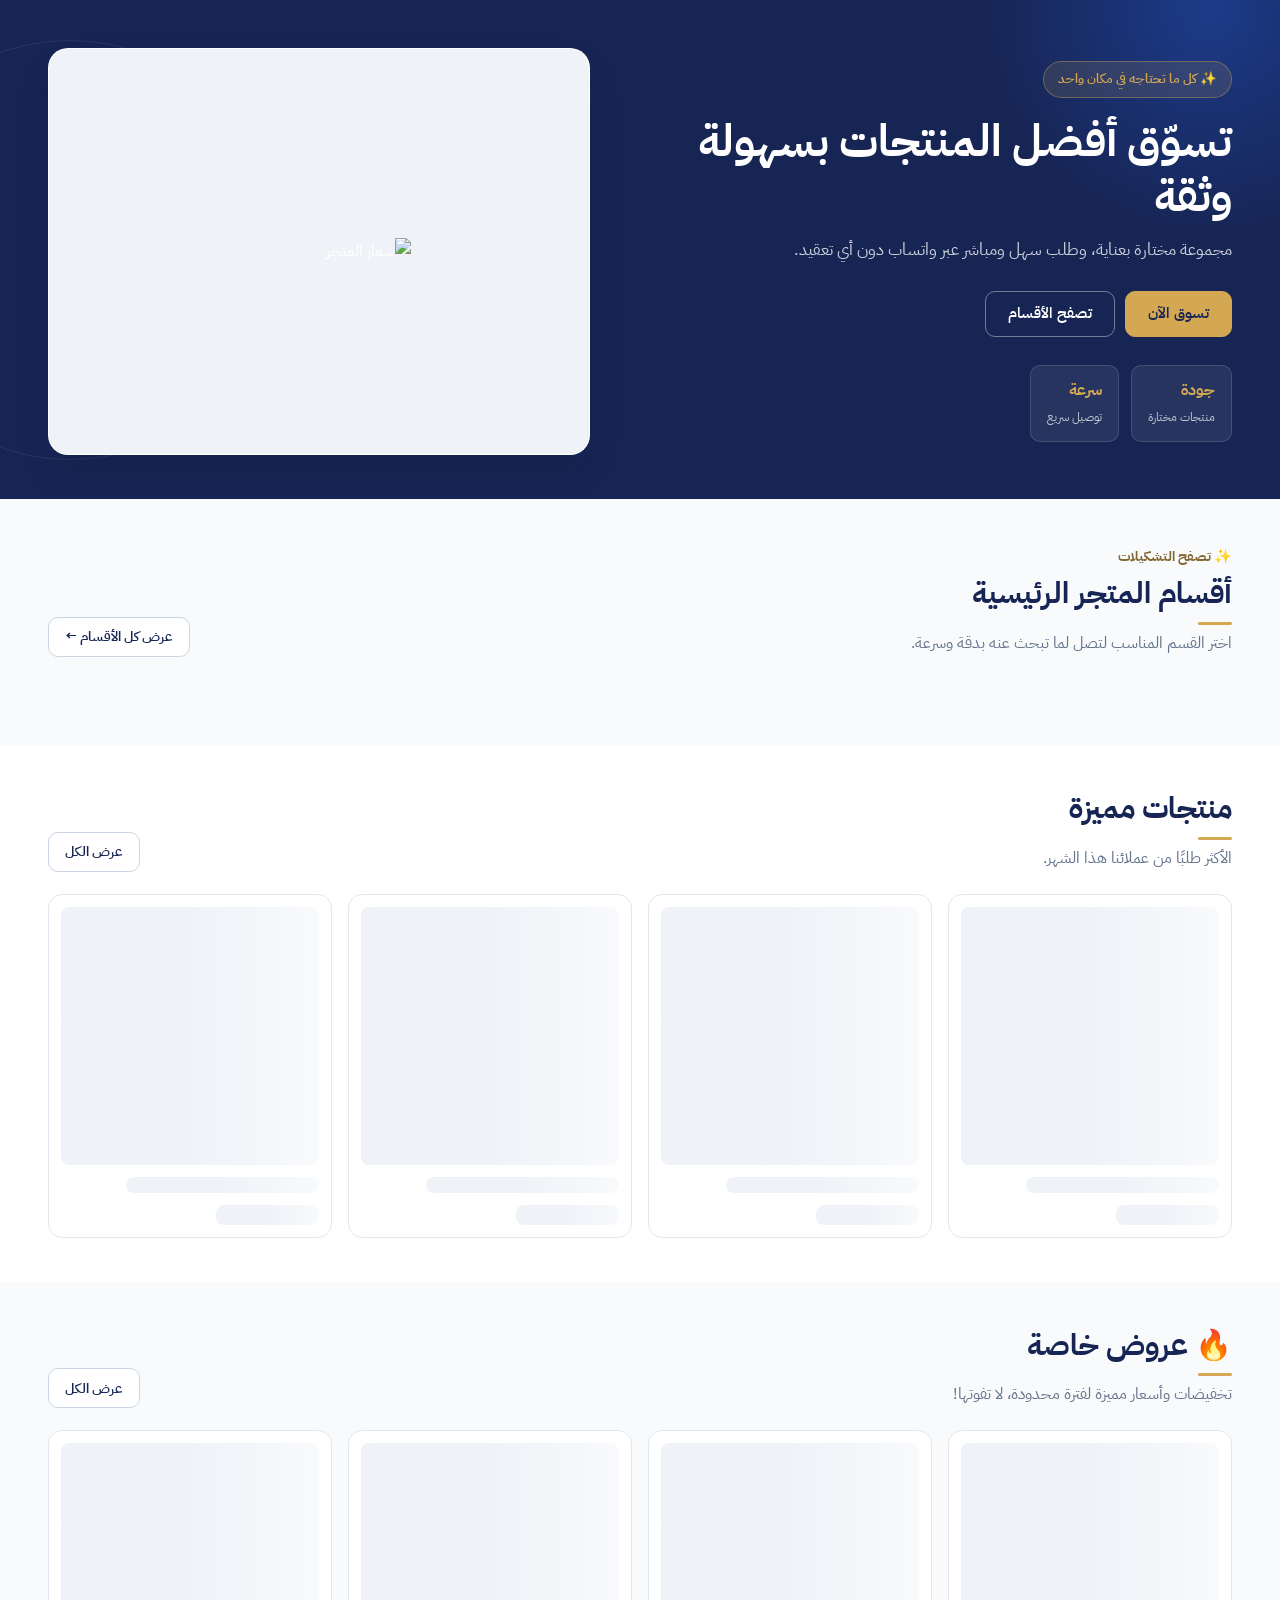
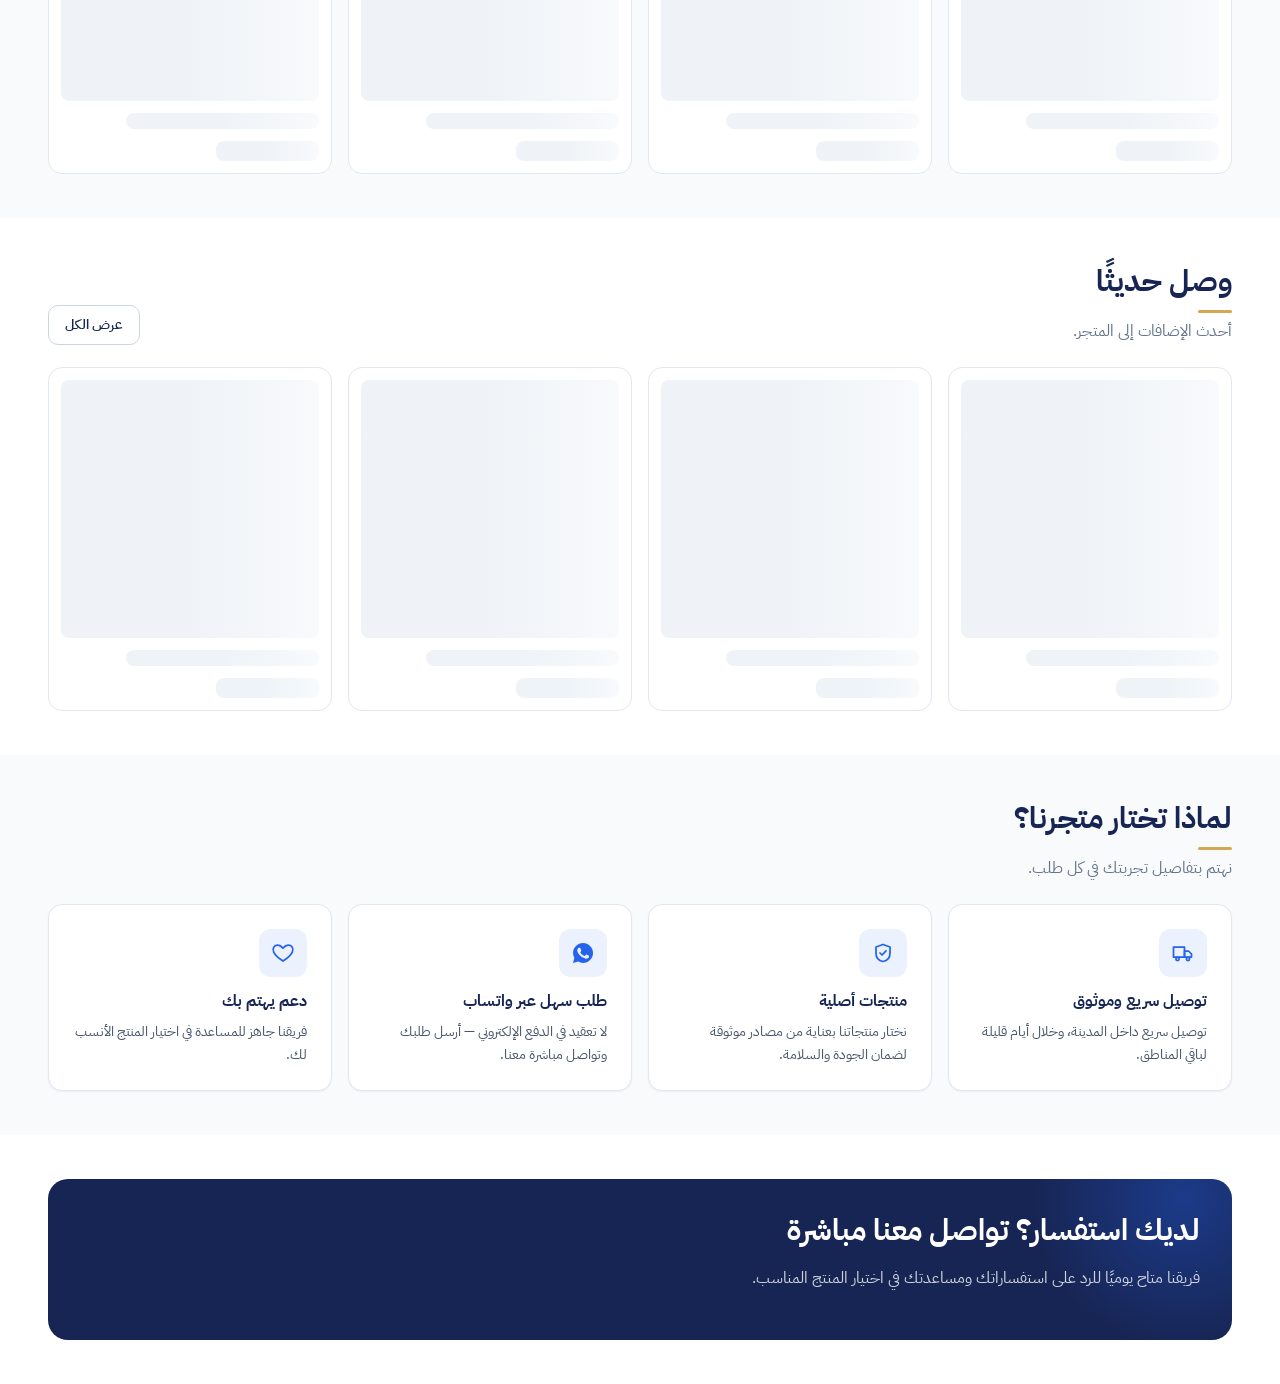
==== commit 598b70dd: "Add files via upload" ====
--- a/index.html
+++ b/index.html
@@ -34,14 +34,14 @@
   <link rel="preconnect" href="https://ik.imagekit.io" crossorigin>
 
   <!-- تحميل الخطوط في الخلفية دون تعطيل ظهور الصفحة للإنترنت الضعيف -->
-  <link rel="preload" as="style" href="https://fonts.googleapis.com/css2?family=El+Messiri:wght@600;700&family=IBM+Plex+Sans+Arabic:wght@400;500;600;700&display=swap">
-  <link rel="stylesheet" href="https://fonts.googleapis.com/css2?family=El+Messiri:wght@600;700&family=IBM+Plex+Sans+Arabic:wght@400;500;600;700&display=swap" media="print" onload="this.media='all'">
+  <link rel="preload" as="style" href="https://fonts.googleapis.com/css2?family=IBM+Plex+Sans+Arabic:wght@400;500;600;700&display=swap">
+  <link rel="stylesheet" href="https://fonts.googleapis.com/css2?family=IBM+Plex+Sans+Arabic:wght@400;500;600;700&display=swap" media="print" onload="this.media='all'">
   <noscript>
-    <link rel="stylesheet" href="https://fonts.googleapis.com/css2?family=El+Messiri:wght@600;700&family=IBM+Plex+Sans+Arabic:wght@400;500;600;700&display=swap">
+    <link rel="stylesheet" href="https://fonts.googleapis.com/css2?family=IBM+Plex+Sans+Arabic:wght@400;500;600;700&display=swap">
   </noscript>
 
-  <link rel="stylesheet" href="css/style.css?v=50">
-  <link rel="stylesheet" href="css/refresh.css?v=50">
+  <link rel="stylesheet" href="css/style.css?v=51">
+  <link rel="stylesheet" href="css/refresh.css?v=51">
 </head>
 <body>
 
@@ -114,7 +114,7 @@
     <div class="container">
       <div class="section-head">
         <div>
-          <h2 style="color: var(--danger);">🔥 عروض خاصة</h2>
+          <h2>🔥 عروض خاصة</h2>
           <p>تخفيضات وأسعار مميزة لفترة محدودة، لا تفوتها!</p>
         </div>
         <a href="products.html?filter=offer" class="btn btn-outline btn-sm">عرض الكل</a>
@@ -236,7 +236,7 @@
     const outOfStock = !Store.isProductAvailable(product);
     const badges = [];
     
-    if (product.isOffer) badges.push('<span class="badge badge-offer" style="background:var(--danger); color:white;">عرض🔥</span>');
+    if (product.isOffer) badges.push('<span class="badge badge-offer">عرض🔥</span>');
     else if (product.isNew) badges.push('<span class="badge badge-new">جديد</span>');
     else if (product.featured) badges.push('<span class="badge badge-featured">مميز</span>');
     if (outOfStock) badges.push('<span class="badge badge-out-abs">غير متوفر</span>');
@@ -271,6 +271,8 @@
       : iconSvg("cart");
 
     const actionTitle = outOfStock ? "غير متوفر" : (hasOptions ? "اختر الخيارات والمواصفات" : "أضف للسلة");
+
+    const actionLabel = outOfStock ? "غير متوفر" : (hasOptions ? "اختر الخيارات" : "أضف للسلة");
 
     return (
       '<article class="product-card">' +
@@ -289,6 +291,7 @@
                 ' title="' + actionTitle + '"' +
                 ' onclick="quickAddToCart(' + jsStr(product.id) + ')">' +
                 actionIcon +
+              '<span class="btn-label">' + actionLabel + "</span>" +
               "</button>" +
             "</div>" +
           "</div>" +
--- a/css/style.css
+++ b/css/style.css
@@ -0,0 +1,702 @@
+/* ==========================================================================
+   style.css — Universal retail theme (navy / blue / gold) — RTL Arabic
+   --------------------------------------------------------------------------
+   Foundation of the design system: tokens, base, every shared component,
+   the admin area and the core responsive rules. It is the ONLY stylesheet
+   loaded by login.html, so it must stay self-sufficient.
+   refresh.css loads after it on the other pages and only adds storefront
+   layout refinements (mobile/tablet density, carousels, sticky actions).
+
+   RE-BRANDING FOR A CLIENT
+   Edit section 1 ("Brand") only. Section 2 derives tints and hover shades
+   from those colours automatically (modern browsers) and ships static
+   fallbacks for older ones; edit those too only if you need exact shades.
+
+   Legacy variable names (--olive-*, --sand-*, --teal-*, --navy*, --cream,
+   --ink-*, --line*, --danger) are kept because HTML / JS inline styles still
+   reference them. They are aliases of the tokens below — do not remove them.
+   ========================================================================== */
+
+:root{
+  /* ---- 1. Brand (edit per client) ---- */
+  --primary:#172554;            /* deep navy: header text, buttons, footer, admin sidebar */
+  --secondary:#2563EB;          /* modern blue: links, hover, focus, selected states */
+  --accent:#D4A853;             /* subtle gold: small highlights, badges, cart counter */
+  --bg:#F8FAFC;                 /* page background */
+  --surface:#FFFFFF;            /* cards, inputs, modals */
+  --text:#0F172A;               /* primary text */
+  --text-2:#64748B;             /* secondary text */
+  --border:#E2E8F0;             /* hairlines and card borders */
+
+  /* ---- 2. Derived shades (static fallbacks, upgraded in @supports below) ---- */
+  --primary-hover:#131E45;
+  --secondary-hover:#1D4ED8;
+  --secondary-50:#EBF1FD;       /* hover / selected backgrounds */
+  --secondary-100:#D8E3FB;
+  --accent-soft:#F9F3E7;
+  --accent-ink:#836833;         /* gold dark enough for text on light backgrounds */
+  --surface-2:#F1F5F9;          /* subtle panels, table headers, image placeholders */
+  --border-strong:#CBD5E1;      /* input borders */
+  --border-soft:#EEF2F6;        /* row separators */
+  --on-primary:#FFFFFF;
+
+  /* ---- 3. Status colours (accessible on white) ---- */
+  --success:#15803D; --success-bg:#ECFDF3; --success-line:#BBF7D0; --success-ink:#166534;
+  --warning:#B45309; --warning-bg:#FFFBEB; --warning-line:#FDE68A; --warning-ink:#92400E;
+  --error:#DC2626;   --error-bg:#FEF2F2;   --error-line:#FECACA;   --error-ink:#B91C1C;
+  --info:#2563EB;    --info-bg:#EFF6FF;    --info-line:#BFDBFE;    --info-ink:#1D4ED8;
+
+  /* ---- 4. Legacy aliases (HTML/JS inline styles still use these names) ---- */
+  --teal:var(--secondary); --teal-deep:var(--primary); --teal-press:var(--primary-hover);
+  --teal-light:var(--secondary-50); --teal-wash:var(--surface-2);
+  --navy:var(--primary); --navy-2:#334155; --soft-blue:var(--secondary-50);
+  --olive-900:var(--primary); --olive-800:var(--primary); --olive-700:var(--primary); --olive-600:var(--secondary);
+  --olive-500:var(--secondary); --olive-400:#94A3B8; --olive-100:var(--secondary-50); --olive-50:var(--surface-2);
+  --sand-500:var(--accent-ink); --sand-100:var(--accent-soft);
+  --cream:var(--bg); --white:var(--surface);
+  --ink-900:var(--text); --ink-800:#1E293B; --ink-700:#334155; --ink-600:#475569; --ink-500:var(--text-2); --ink-400:var(--text-2); --ink-300:#94A3B8;
+  --line:var(--border); --line-strong:var(--border-strong); --line-soft:var(--border-soft);
+  --danger:var(--error); --danger-bg:var(--error-bg);
+
+  /* ---- 5. Shape, depth, type ---- */
+  --radius-xl:20px; --radius-lg:16px; --radius-md:12px; --radius-sm:8px; --radius-pill:999px;
+  --r-card:14px; --r-ctl:10px;
+  --shadow-soft:0 1px 2px rgba(15,23,42,.05);
+  --shadow-card:0 6px 16px -6px rgba(15,23,42,.12);
+  --shadow-lift:0 18px 40px -14px rgba(15,23,42,.28);
+  --ring:0 0 0 3px rgba(37,99,235,.22);
+  --overlay:rgba(15,23,42,.55);
+  --font-display:'IBM Plex Sans Arabic','Tajawal',system-ui,-apple-system,'Segoe UI',Tahoma,sans-serif;
+  --font-body:'IBM Plex Sans Arabic','Tajawal',system-ui,-apple-system,'Segoe UI',Tahoma,sans-serif;
+  --container:1240px;
+
+  /* ---- 6. Product card options (switch per client without touching rules) ---- */
+  --card-image-ratio:1/1;       /* e.g. 4/5 for fashion, 1/1 for electronics */
+  --card-image-fit:cover;       /* cover | contain (use contain for white-background packshots) */
+}
+@supports (color:color-mix(in srgb,red,blue)){
+  :root{
+    --primary-hover:color-mix(in srgb,var(--primary) 82%,#000);
+    --secondary-hover:color-mix(in srgb,var(--secondary) 85%,#000);
+    --secondary-50:color-mix(in srgb,var(--secondary) 9%,#fff);
+    --secondary-100:color-mix(in srgb,var(--secondary) 18%,#fff);
+    --accent-soft:color-mix(in srgb,var(--accent) 14%,#fff);
+    --accent-ink:color-mix(in srgb,var(--accent) 62%,#000);
+    --surface-2:color-mix(in srgb,var(--bg) 60%,var(--border));
+    --border-soft:color-mix(in srgb,var(--border) 55%,#fff);
+  }
+}
+
+/* ==========================================================================
+   Base
+   ========================================================================== */
+*{box-sizing:border-box}
+html{scroll-behavior:smooth;-webkit-text-size-adjust:100%}
+body{margin:0;background:var(--bg);color:var(--text);font-family:var(--font-body);font-size:16px;line-height:1.7;-webkit-font-smoothing:antialiased;-webkit-tap-highlight-color:transparent;text-rendering:optimizeLegibility}
+img{max-width:100%;display:block}
+a{color:inherit;text-decoration:none}
+a,button,input,select,textarea{touch-action:manipulation}
+button,input,select,textarea{font:inherit}
+button{cursor:pointer}
+p{color:var(--ink-600);margin:0 0 1em}
+h1,h2,h3,h4{font-family:var(--font-display);font-weight:700;line-height:1.3;letter-spacing:0;margin:0 0 .5em;color:var(--primary)}
+h1{font-size:clamp(1.75rem,4vw,2.75rem);line-height:1.25}
+h2{font-size:clamp(1.3rem,2.6vw,1.85rem)}
+h3{font-size:1.1rem}
+.container{width:min(100%,var(--container));margin-inline:auto;padding-inline:clamp(16px,3vw,28px)}
+.visually-hidden{position:absolute;width:1px;height:1px;overflow:hidden;clip:rect(0 0 0 0)}
+:focus-visible{outline:2px solid var(--secondary);outline-offset:2px}
+::selection{background:var(--secondary-100);color:var(--primary)}
+/* one icon language everywhere: rounded 1.75px strokes (icons.js ships stroke="currentColor") */
+svg[stroke="currentColor"]{stroke-linecap:round;stroke-linejoin:round;stroke-width:1.75}
+
+/* ==========================================================================
+   Loading skeletons
+   ========================================================================== */
+@keyframes shimmer{0%{background-position:-200% 0}100%{background-position:200% 0}}
+.skeleton-card{min-height:250px;background:var(--surface);border-radius:var(--r-card);border:1px solid var(--border);overflow:hidden;padding:12px;display:flex;flex-direction:column;gap:12px}
+.skeleton-box{background:linear-gradient(90deg,var(--surface-2) 25%,var(--bg) 50%,var(--surface-2) 75%);background-size:200% 100%;animation:shimmer 1.5s infinite;border-radius:var(--radius-sm)}
+.skeleton-img{width:100%;aspect-ratio:var(--card-image-ratio)}
+.skeleton-text{height:16px;width:75%}
+.skeleton-price{height:20px;width:40%;margin-top:auto}
+
+/* ==========================================================================
+   Buttons
+   ========================================================================== */
+.btn{display:inline-flex;align-items:center;justify-content:center;gap:8px;min-height:46px;padding:10px 22px;border:1.5px solid transparent;border-radius:var(--r-ctl);font-weight:600;font-size:.95rem;line-height:1.3;text-align:center;transition:background-color .18s ease,border-color .18s ease,color .18s ease,box-shadow .18s ease}
+.btn svg{width:18px;height:18px;flex:none}
+.btn:focus-visible{outline:0;box-shadow:var(--ring)}
+.btn-primary{background:var(--primary);border-color:var(--primary);color:var(--on-primary);box-shadow:0 1px 2px rgba(23,37,84,.18)}
+.btn-primary:hover{background:var(--secondary);border-color:var(--secondary)}
+.btn-primary:active{background:var(--secondary-hover);border-color:var(--secondary-hover)}
+.btn-outline{background:var(--surface);border-color:var(--border-strong);color:var(--primary)}
+.btn-outline:hover{background:var(--secondary-50);border-color:var(--secondary);color:var(--secondary-hover)}
+.btn-whatsapp{background:var(--success);border-color:var(--success);color:#fff}
+.btn-whatsapp:hover{background:var(--success-ink);border-color:var(--success-ink)}
+.btn:active{box-shadow:none}
+.btn-sm{min-height:40px;padding:7px 16px;font-size:.86rem}
+.btn-block{width:100%}
+.btn:disabled,.btn[disabled]{background:var(--surface-2);border-color:var(--border);color:var(--ink-300);box-shadow:none;cursor:not-allowed}
+.btn-icon{position:relative;display:inline-flex;align-items:center;justify-content:center;width:44px;height:44px;padding:0;border:1px solid transparent;border-radius:var(--r-ctl);background:transparent;color:var(--primary);transition:background-color .18s ease,color .18s ease,border-color .18s ease}
+.btn-icon:hover{background:var(--secondary-50);color:var(--secondary-hover)}
+.btn-icon:focus-visible{outline:0;box-shadow:var(--ring)}
+.btn-icon svg{width:21px;height:21px}
+
+/* ==========================================================================
+   Header, navigation, cart badge
+   ========================================================================== */
+#site-header{position:sticky;top:0;z-index:100}
+.site-header{background:var(--surface);border-bottom:1px solid var(--border);box-shadow:0 1px 0 rgba(15,23,42,.02)}
+.header-inner{min-height:72px;display:flex;align-items:center;gap:20px}
+.brand{display:flex;align-items:center;gap:11px;min-width:max-content}
+.brand img{width:44px;height:44px;border-radius:var(--radius-md);object-fit:contain;background:var(--surface)}
+.brand-name{font-family:var(--font-display);font-weight:700;font-size:1.12rem;line-height:1.15;color:var(--primary)}
+.brand-name span{display:block;font-family:var(--font-body);font-size:.7rem;font-weight:500;color:var(--text-2);margin-top:3px}
+.main-nav{display:flex;align-items:center;justify-content:center;gap:2px;flex:1}
+.main-nav a{position:relative;padding:9px 15px;border-radius:var(--r-ctl);font-size:.92rem;font-weight:600;color:var(--ink-600);transition:background-color .18s ease,color .18s ease}
+.main-nav a:hover{color:var(--primary);background:var(--surface-2)}
+.main-nav a.active{color:var(--primary)}
+.main-nav a.active::after{content:"";position:absolute;inset-inline:15px;bottom:2px;height:2px;border-radius:2px;background:var(--accent)}
+.header-actions{display:flex;align-items:center;gap:6px;margin-inline-start:auto}
+.nav-toggle{display:none}
+.cart-link{position:relative}
+.cart-count{display:none;position:absolute;inset-block-start:1px;inset-inline-end:1px;min-width:19px;height:19px;padding:0 5px;align-items:center;justify-content:center;border-radius:var(--radius-pill);background:var(--accent);color:var(--primary);font-size:.68rem;font-weight:700;line-height:1;border:2px solid var(--surface)}
+.cart-count.has-items{display:inline-flex}
+
+/* ---- Mobile / tablet drawer (created by app.js; slides in from the physical left, next to the toggle) ---- */
+.sidebar-nav{position:fixed;top:0;left:0;right:auto;width:min(320px,86vw);max-width:86vw;height:100vh;height:100dvh;background:var(--surface);border-radius:0 var(--radius-xl) var(--radius-xl) 0;padding:18px 16px;overflow-y:auto;text-align:right;transform:translateX(-100%);transition:transform .28s cubic-bezier(.4,0,.2,1);z-index:9999}
+.sidebar-nav.active{transform:translateX(0);box-shadow:var(--shadow-lift)}
+.sidebar-nav svg{width:22px;height:22px;flex-shrink:0;color:var(--secondary)}
+.sidebar-nav a:active,.sidebar-nav button:active{background:var(--surface-2)}
+.sidebar-nav li>a{color:var(--ink-700)}
+.sidebar-nav li>a:hover{background:var(--surface-2)}
+.sidebar-submenu{display:none;padding-right:15px}
+.sidebar-submenu.active{display:block}
+.sidebar-overlay{position:fixed;top:0;left:0;width:100%;height:100%;background:var(--overlay);display:none;z-index:9998}
+.sidebar-overlay.active{display:block}
+
+/* ---- Global search overlay ---- */
+.global-search-overlay{position:fixed;inset:0;z-index:1000;display:none;padding:18px;background:var(--overlay)}
+.global-search-overlay.open{display:flex;justify-content:center;align-items:flex-start}
+.global-search-container{width:min(100%,700px);margin-top:60px;padding:18px;background:var(--surface);border-radius:var(--radius-xl);box-shadow:var(--shadow-lift);max-height:82vh;display:flex;flex-direction:column}
+.global-search-header{display:flex;gap:10px;margin-bottom:14px}
+.global-search-results{overflow:auto;display:flex;flex-direction:column;gap:8px}
+.search-result-item{display:flex;gap:13px;align-items:center;padding:10px;border:1px solid var(--border);border-radius:var(--r-ctl);background:var(--surface);transition:background-color .18s ease,border-color .18s ease}
+.search-result-item:hover{border-color:var(--secondary);background:var(--secondary-50)}
+.search-item-img{width:62px;height:62px;border-radius:var(--radius-sm);overflow:hidden;background:var(--surface-2);display:grid;place-items:center;flex:none}
+.search-item-img img{width:100%;height:100%;object-fit:cover}
+.search-item-info h4{margin:0 0 2px;font-size:.92rem}
+.search-item-info span{font-weight:700;color:var(--primary)}
+.empty-search{text-align:center;padding:32px;color:var(--text-2)}
+
+/* ==========================================================================
+   Hero + promotional slider (deep navy band, gold highlights)
+   ========================================================================== */
+.hero{position:relative;overflow:hidden;padding:48px 0 44px;background:var(--primary);color:#fff}
+.hero:before{content:"";position:absolute;top:-220px;inset-inline-start:-160px;width:460px;height:460px;border-radius:50%;background:radial-gradient(closest-side,rgba(37,99,235,.35),rgba(37,99,235,0));pointer-events:none}
+.hero-blob{position:absolute;top:50%;inset-inline-end:-140px;width:420px;height:420px;margin-top:-210px;border-radius:50%;border:1px solid rgba(255,255,255,.08);pointer-events:none}
+.hero-inner{position:relative;z-index:1;display:flex;align-items:center;gap:48px}
+.hero-copy{flex:1.1;padding:0;min-width:0}
+.hero-eyebrow-free{display:inline-flex;align-items:center;gap:7px;padding:6px 14px;border-radius:var(--radius-pill);background:rgba(212,168,83,.14);color:var(--accent);font-weight:600;font-size:.84rem;border:1px solid rgba(212,168,83,.38)}
+.hero-copy h1{max-width:700px;margin:16px 0 12px;color:#fff}
+.hero-copy>p{font-size:1.05rem;max-width:58ch;color:rgba(255,255,255,.78)}
+.hero-cta{display:flex;gap:10px;flex-wrap:wrap;margin-top:26px}
+.hero .btn-primary{background:var(--accent);border-color:var(--accent);color:var(--primary);box-shadow:none}
+.hero .btn-primary:hover{background:#E0BA6E;border-color:#E0BA6E;color:var(--primary)}
+.hero .btn-outline{background:transparent;border-color:rgba(255,255,255,.4);color:#fff}
+.hero .btn-outline:hover{background:rgba(255,255,255,.1);border-color:#fff;color:#fff}
+.hero-trust{display:flex;gap:12px;margin-top:28px;flex-wrap:wrap}
+.hero-trust div{padding:10px 16px;background:rgba(255,255,255,.07);border:1px solid rgba(255,255,255,.14);border-radius:var(--r-ctl)}
+.hero-trust strong{display:block;color:var(--accent);font-size:1.02rem}
+.hero-trust span{font-size:.78rem;color:rgba(255,255,255,.72)}
+.hero-art{position:relative;flex:1;width:100%;max-width:560px;min-height:0;border-radius:var(--radius-xl);overflow:hidden;background:var(--surface);border:1px solid rgba(255,255,255,.14);box-shadow:var(--shadow-lift)}
+.hero-art-default{width:100%;aspect-ratio:4/3;display:grid;place-items:center;background:var(--surface-2)}
+.hero-art-default img{width:34%;height:auto;object-fit:contain}
+.promo-slider-container{position:relative;width:100%;aspect-ratio:4/3;overflow:hidden;background:var(--surface-2)}
+.promo-slider-track{display:flex;width:100%;height:100%;transition:transform .45s ease}
+.promo-slide{flex:0 0 100%;height:100%;position:relative}
+.promo-slide img{width:100%;height:100%;object-fit:cover}
+.promo-dots{position:absolute;bottom:12px;left:50%;transform:translateX(-50%);display:flex;gap:6px;z-index:5}
+.promo-dot{width:8px;height:8px;border-radius:var(--radius-pill);background:rgba(255,255,255,.7);box-shadow:0 0 0 1px rgba(15,23,42,.25);cursor:pointer;transition:width .2s ease,background-color .2s ease}
+.promo-dot.active{width:22px;background:#fff}
+.ads-slider{border-radius:var(--radius-xl);overflow:hidden;box-shadow:var(--shadow-card)}
+.swiper-slide{border-radius:var(--radius-xl);overflow:hidden}
+.hero-image{width:100%;height:100%;object-fit:cover}
+
+/* ==========================================================================
+   Sections + category chips
+   ========================================================================== */
+.section{padding:44px 0}
+.section-alt{background:var(--surface)}
+.section-head{display:flex;align-items:end;justify-content:space-between;gap:20px;margin-bottom:22px}
+.section-head>div:first-child{min-width:0}
+.section-head h2{margin-bottom:5px}
+.section-head h2::after{content:"";display:block;width:34px;height:3px;border-radius:3px;background:var(--accent);margin-top:9px}
+.section-head p{margin:0;max-width:65ch;color:var(--text-2)}
+.section-head .btn{white-space:nowrap;flex-shrink:0}
+.section-tag{color:var(--accent-ink)}
+.section-categories-highlight{background:var(--bg);padding:44px 0}
+
+.cat-scroller{display:flex;flex-wrap:nowrap;align-items:stretch;gap:14px;overflow-x:auto;padding:8px 6px 14px;scroll-behavior:smooth;scroll-snap-type:x mandatory;scrollbar-width:none;-webkit-overflow-scrolling:touch}
+.cat-scroller::-webkit-scrollbar{display:none}
+.cat-chip{flex:0 0 138px;width:138px;min-height:164px;padding:16px 10px 14px;display:flex;flex-direction:column;align-items:center;justify-content:flex-start;gap:10px;background:var(--surface);border:1px solid var(--border);border-radius:var(--r-card);box-shadow:var(--shadow-soft);scroll-snap-align:start;transition:border-color .2s ease,box-shadow .2s ease,transform .2s ease}
+.cat-chip:hover{border-color:var(--secondary);box-shadow:var(--shadow-card);transform:translateY(-2px)}
+.cat-chip .cat-icon{width:80px;height:80px;min-width:80px;border-radius:50%;background:var(--secondary-50);border:1px solid var(--secondary-100);display:grid;place-items:center;overflow:hidden;color:var(--primary);flex-shrink:0}
+.cat-chip .cat-icon svg{width:32px;height:32px}
+.cat-chip .cat-icon img{width:100%;height:100%;object-fit:cover;border-radius:50%}
+.cat-chip span.name{width:100%;margin:0;font-size:.92rem;font-weight:700;line-height:1.4;text-align:center;color:var(--primary);display:-webkit-box;-webkit-line-clamp:2;-webkit-box-orient:vertical;overflow:hidden}
+.category-grid{display:grid;grid-template-columns:repeat(auto-fill,minmax(280px,1fr));gap:20px}
+
+/* ==========================================================================
+   Product cards (one rule set serves index.html AND js/products.js — both
+   renderers emit identical markup)
+   ========================================================================== */
+.product-grid{display:grid;grid-template-columns:repeat(4,minmax(0,1fr));gap:20px 16px}
+.product-card{position:relative;min-width:0;display:flex;flex-direction:column;background:var(--surface);border:1px solid var(--border);border-radius:var(--r-card);overflow:hidden;box-shadow:var(--shadow-soft);transition:border-color .2s ease,box-shadow .2s ease,transform .2s ease}
+.product-card:hover{transform:translateY(-3px);border-color:var(--border-strong);box-shadow:var(--shadow-card)}
+.product-media{display:block;position:relative;width:100%;aspect-ratio:var(--card-image-ratio);background:var(--surface-2);overflow:hidden}
+.product-media>img{width:100%;height:100%;object-fit:var(--card-image-fit);transition:transform .35s ease,opacity .2s ease,filter .2s ease}
+.product-card:hover .product-media>img{transform:scale(1.04)}
+.placeholder-icon{height:100%;display:grid;place-items:center;color:var(--olive-400)}
+.placeholder-icon svg,.placeholder-icon-wrap svg,.cat-card-img svg{width:34px;height:34px}
+
+/* Badges: offer = red, new = blue, featured = gold, unavailable = neutral dark */
+.badge{position:absolute;inset-block-start:10px;inset-inline-start:10px;z-index:2;padding:2px 10px;border-radius:var(--radius-pill);font-size:.7rem;font-weight:700;line-height:1.7;background:var(--surface);color:var(--primary);border:1px solid var(--border);box-shadow:var(--shadow-soft)}
+.badge-offer{background:var(--error);border-color:var(--error);color:#fff}
+.badge-new{background:var(--secondary);border-color:var(--secondary);color:#fff}
+.badge-featured{background:var(--accent);border-color:var(--accent);color:var(--primary)}
+.badge-out-abs{inset-inline-start:auto;inset-inline-end:10px;background:var(--ink-800);border-color:var(--ink-800);color:#fff}
+.badge-variants{inset-block-start:auto;inset-block-end:10px;inset-inline-start:10px;background:rgba(255,255,255,.95);color:var(--ink-700)}
+.badge-variants svg{width:11px;height:11px;vertical-align:-2px;margin-inline-end:3px}
+/* unavailable products: muted image + muted title, add-to-cart is disabled by the renderer */
+.product-card:has(.badge-out-abs) .product-media>img{filter:grayscale(.9);opacity:.55}
+.product-card:has(.badge-out-abs) .product-name,.product-card:has(.badge-out-abs) .price{color:var(--text-2)}
+
+.product-body{display:flex;flex-direction:column;flex:1;padding:14px 14px 14px}
+.product-cat{display:block;color:var(--text-2);font-size:.74rem;font-weight:600;line-height:1.3;margin-bottom:5px}
+.product-name{font-family:var(--font-body);font-size:.95rem;font-weight:600;line-height:1.5;margin:0 0 8px;color:var(--text);display:-webkit-box;-webkit-line-clamp:2;-webkit-box-orient:vertical;overflow:hidden}
+.product-name a:hover{color:var(--secondary)}
+.product-body-colors{display:flex;align-items:center;gap:6px;margin:0 0 10px}
+.card-color-dot{width:14px;height:14px;border-radius:50%;border:2px solid var(--surface);box-shadow:0 0 0 1px var(--border-strong);flex-shrink:0;display:inline-block}
+.card-color-more{font-size:.72rem;font-weight:700;color:var(--ink-600);line-height:1;padding-inline:2px}
+.product-foot{display:flex;flex-direction:column;align-items:stretch;gap:10px;margin-top:auto;padding-top:6px}
+.price,.detail-price{font-weight:800;color:var(--primary)}
+.price{font-size:1.06rem;line-height:1.2}
+/* reserved for compare-at pricing (the data model has no old price today): <del class="price-old"> + <span class="price-sale"> */
+.price-old{margin-inline-start:6px;color:var(--text-2);font-weight:500;font-size:.82em;text-decoration:line-through}
+.price-sale{color:var(--error)}
+.product-actions{width:100%}
+.product-actions .btn{width:100%;min-height:42px;padding:8px 12px;gap:8px;font-size:.86rem;border-radius:var(--r-ctl);box-shadow:none}
+.product-actions .btn svg{width:17px;height:17px}
+.product-actions .btn .btn-label{white-space:nowrap}
+.product-desc{color:var(--ink-600);font-size:.84rem}
+.stock-line{display:flex;align-items:center;gap:7px;color:var(--success);font-size:.86rem;font-weight:600}
+.stock-line:has(.dot-out){color:var(--error-ink)}
+.dot{width:8px;height:8px;border-radius:50%;background:var(--success);display:inline-block;flex:none}
+.dot-out{background:var(--error)}
+
+/* ==========================================================================
+   Feature cards, contact band, social
+   ========================================================================== */
+.feature-grid{display:grid;grid-template-columns:repeat(4,1fr);gap:16px}
+.feature-card{background:var(--surface);border:1px solid var(--border);border-radius:var(--r-card);padding:24px;box-shadow:var(--shadow-soft);transition:border-color .2s ease,box-shadow .2s ease}
+.feature-card:hover{border-color:var(--border-strong);box-shadow:var(--shadow-card)}
+.feature-card .icon{width:48px;height:48px;border-radius:var(--radius-md);background:var(--secondary-50);display:grid;place-items:center;color:var(--secondary);margin-bottom:14px}
+.feature-card .icon svg{width:24px;height:24px}
+.feature-card h3{font-size:1rem}
+.feature-card p{font-size:.86rem;margin:0}
+.contact-band{position:relative;overflow:hidden;padding:32px;border-radius:var(--radius-xl);background:var(--primary);color:#fff;display:flex;align-items:center;justify-content:space-between;gap:25px}
+.contact-band:before{content:"";position:absolute;top:-130px;inset-inline-start:-100px;width:300px;height:300px;border-radius:50%;background:radial-gradient(closest-side,rgba(37,99,235,.35),rgba(37,99,235,0));pointer-events:none}
+.contact-band>*{position:relative}
+.contact-band h2,.contact-band p{color:#fff}
+.contact-band h2::after{display:none}
+.contact-band p{opacity:.8}
+.social-row{display:flex;align-items:center;gap:8px}
+.social-row .btn{background:rgba(255,255,255,.08);border-color:rgba(255,255,255,.25);color:#fff}
+.social-row .btn:hover{background:rgba(255,255,255,.18);border-color:rgba(255,255,255,.5);color:#fff}
+.contact-band .social-row{flex-wrap:wrap}
+.contact-band .social-row .btn{min-height:42px}
+
+/* ==========================================================================
+   Footer
+   ========================================================================== */
+.site-footer{margin-top:0;background:var(--primary);color:#CBD5E1;border-top:3px solid var(--accent)}
+.footer-grid{display:grid;grid-template-columns:1.5fr 1fr 1fr 1fr;gap:34px;padding:52px 0 34px}
+.footer-brand{display:flex;align-items:center;gap:10px;margin-bottom:12px}
+.footer-brand img{width:44px;height:44px;object-fit:contain;background:var(--surface);border-radius:var(--radius-md)}
+.footer-brand strong{font-size:1.15rem;color:#fff}
+.site-footer p{color:#B6C2D6;font-size:.86rem}
+.site-footer h4{color:#fff;font-size:.98rem;margin-bottom:14px}
+.site-footer ul{list-style:none;padding:0;margin:0;display:grid;gap:9px}
+.site-footer li,.site-footer a{color:#B6C2D6;font-size:.86rem}
+.site-footer a{transition:color .18s ease}
+.site-footer a:hover{color:var(--accent)}
+.footer-bottom{padding:17px 0;border-top:1px solid rgba(255,255,255,.1);font-size:.78rem;color:#94A3B8;text-align:center}
+
+/* ==========================================================================
+   Page headers
+   ========================================================================== */
+.page-header{padding:30px 0 22px;background:var(--surface);border-bottom:1px solid var(--border)}
+.breadcrumb{font-size:.8rem;color:var(--text-2);margin-bottom:8px}
+.breadcrumb a{color:var(--secondary);font-weight:700}
+.breadcrumb a:hover{color:var(--secondary-hover);text-decoration:underline}
+.page-header h1{font-size:clamp(1.6rem,3.2vw,2.25rem);margin-bottom:6px}
+.page-header p{margin:0;max-width:65ch;color:var(--text-2)}
+
+/* ==========================================================================
+   Shop: toolbar, filters, tabs, chips
+   ========================================================================== */
+.shop-toolbar{display:grid;grid-template-columns:1fr 210px auto;gap:12px;align-items:center;margin-bottom:20px}
+.search-box{position:relative}
+.search-box input{width:100%;height:48px;border:1px solid var(--border-strong);border-radius:var(--r-ctl);background:var(--surface);padding:0 17px 0 46px;font-size:16px;color:var(--text);outline:none;transition:border-color .18s ease,box-shadow .18s ease}
+.search-box input::placeholder,.field input::placeholder,.field textarea::placeholder{color:#94A3B8}
+.search-box input:focus,.sort-select:focus{border-color:var(--secondary);box-shadow:var(--ring)}
+.search-box span{position:absolute;left:16px;top:50%;transform:translateY(-50%);color:var(--text-2);display:grid;place-items:center}
+.search-box span svg{width:18px;height:18px}
+.sort-select{height:48px;border:1px solid var(--border-strong);border-radius:var(--r-ctl);background:var(--surface);padding:0 15px;color:var(--text);font-size:16px;outline:none}
+/* products.html styles #searchInput / #sortSelect inline, hence !important */
+.shop-controls #searchInput,.shop-controls #sortSelect{min-height:48px;font-size:16px;color:var(--text);outline:none;transition:border-color .18s ease,box-shadow .18s ease;border-color:var(--border-strong)!important;border-radius:var(--r-ctl)!important}
+.shop-controls #searchInput:focus,.shop-controls #sortSelect:focus{border-color:var(--secondary)!important;box-shadow:var(--ring)}
+.shop-layout{display:grid;grid-template-columns:235px 1fr;gap:22px;align-items:start}
+.filter-panel{position:sticky;top:96px;background:var(--surface);border:1px solid var(--border);border-radius:var(--r-card);padding:18px}
+.filter-panel h4{font-size:.95rem;margin:0 0 12px}
+.filter-panel>div+div{border-top:1px solid var(--border);margin-top:18px;padding-top:18px}
+.cat-list{display:flex;flex-direction:column;gap:5px}
+.cat-list button{border:0;background:transparent;color:var(--ink-600);padding:9px 10px;border-radius:var(--radius-sm);text-align:right;font-weight:600}
+.cat-list button:hover,.cat-list button.active{background:var(--secondary-50);color:var(--primary)}
+.range-row{display:grid;grid-template-columns:1fr auto 1fr;align-items:center;gap:6px}
+.range-row input{width:100%;height:42px;border:1px solid var(--border-strong);border-radius:var(--radius-sm);padding:0 9px;font-size:16px}
+.mobile-toggle-btn{display:none!important}
+
+.shop-cat-tabs-wrap{display:flex;gap:8px;overflow-x:auto;padding:4px 0 12px;margin-bottom:8px;scroll-behavior:smooth;-webkit-overflow-scrolling:touch;scrollbar-width:none}
+.shop-cat-tabs-wrap::-webkit-scrollbar,#subCategoryScroller::-webkit-scrollbar{display:none}
+.shop-tab-btn{flex:0 0 auto;display:inline-flex;align-items:center;gap:6px;min-height:42px;padding:8px 18px;border-radius:var(--radius-pill);border:1px solid var(--border-strong);background:var(--surface);color:var(--ink-700);font-weight:600;font-size:.9rem;white-space:nowrap;cursor:pointer;transition:background-color .18s ease,border-color .18s ease,color .18s ease}
+.shop-tab-btn:hover{border-color:var(--secondary);background:var(--secondary-50);color:var(--primary)}
+.shop-tab-btn.active{background:var(--primary);border-color:var(--primary);color:#fff}
+#subCategoryScroller{display:flex;gap:8px;overflow-x:auto;padding:4px 2px 14px;margin-bottom:10px;scrollbar-width:none}
+.cat-sub-chip{display:inline-flex;align-items:center;justify-content:center;padding:6px 15px;border-radius:var(--radius-pill);background:var(--surface-2);border:1px solid var(--border);color:var(--ink-700);font-family:inherit;font-size:.84rem;font-weight:600;white-space:nowrap;cursor:pointer;outline:none;text-decoration:none;transition:background-color .18s ease,border-color .18s ease,color .18s ease}
+.cat-sub-chip:hover{background:var(--secondary-50);border-color:var(--secondary);color:var(--primary)}
+.cat-sub-chip:focus-visible{box-shadow:var(--ring)}
+.cat-sub-chip.active{background:var(--primary);border-color:var(--primary);color:#fff}
+.filter-chip{padding:7px 11px;border-radius:var(--radius-pill);background:var(--surface-2);color:var(--ink-700)}
+#shopGrid{transition:opacity .2s ease,transform .2s ease}
+#shopGrid.is-updating{opacity:.45;transform:translateY(4px)}
+
+.empty-state{grid-column:1/-1;text-align:center;padding:52px 20px;background:var(--surface);border:1px dashed var(--border-strong);border-radius:var(--r-card);color:var(--text-2)}
+.empty-state svg{width:46px;height:46px;margin:0 auto 10px;color:var(--olive-400)}
+.empty-state p{margin-bottom:15px}
+
+/* ---- Categories page cards (previously an inline <style> in categories.html) ---- */
+.cat-main-card{background:var(--surface);border:1px solid var(--border);border-radius:var(--radius-lg);padding:22px;box-shadow:var(--shadow-soft);transition:transform .25s ease,box-shadow .25s ease,border-color .25s ease;display:flex;flex-direction:column;gap:16px}
+.cat-main-card:hover{transform:translateY(-3px);box-shadow:var(--shadow-card);border-color:var(--secondary)}
+.cat-card-header{display:flex;align-items:center;gap:15px}
+.cat-card-img{width:65px;height:65px;border-radius:var(--radius-md);background:var(--secondary-50);display:flex;align-items:center;justify-content:center;overflow:hidden;flex-shrink:0}
+.cat-card-img img{width:100%;height:100%;object-fit:cover}
+.cat-card-img svg{width:32px;height:32px;color:var(--primary)}
+.cat-card-title h3{margin:0 0 4px;font-size:1.12rem;color:var(--text)}
+.cat-card-title span{font-size:.8rem;color:var(--text-2);font-weight:600}
+.cat-sub-chips{display:flex;flex-wrap:wrap;gap:8px;padding-top:14px;border-top:1px dashed var(--border-strong)}
+
+/* ==========================================================================
+   Product detail
+   ========================================================================== */
+.detail-grid{display:grid;grid-template-columns:minmax(0,1.05fr) minmax(0,.95fr);gap:48px;align-items:start}
+.detail-media{position:sticky;top:96px;min-width:0}
+.detail-gallery{display:block;width:100%;border-radius:var(--r-card);overflow:hidden;background:var(--surface-2);border:1px solid var(--border)}
+.detail-gallery-img{display:block;width:100%;aspect-ratio:1/1;object-fit:var(--card-image-fit);background:var(--surface-2);transition:opacity .2s ease}
+.gallery-hint{display:none}
+.gallery-thumbnails{display:flex;gap:10px;margin-top:12px;overflow-x:auto;padding-bottom:4px;scrollbar-width:thin}
+.gallery-thumb{width:64px;height:64px;border-radius:var(--radius-sm);border:2px solid transparent;outline:1px solid var(--border);outline-offset:-1px;cursor:pointer;object-fit:cover;flex-shrink:0;transition:border-color .18s ease}
+.gallery-thumb:hover{border-color:var(--border-strong)}
+.gallery-thumb.active{border-color:var(--secondary)}
+.detail-media-colors{margin-top:22px;padding:4px 2px}
+.color-head{display:flex;align-items:center;gap:8px;margin-bottom:12px;font-size:.95rem}
+.color-label{color:var(--text-2)}
+.color-name{color:var(--primary);font-weight:700}
+.color-swatches-wrap{display:flex;flex-wrap:wrap;gap:14px;align-items:center}
+.color-swatch{width:42px;height:42px;padding:0;border:2px solid var(--surface);border-radius:50%;cursor:pointer;flex-shrink:0;box-shadow:0 0 0 1.5px var(--border-strong);transition:transform .15s ease,box-shadow .15s ease}
+.color-swatch:hover{box-shadow:0 0 0 2px var(--secondary)}
+.color-swatch.is-selected{box-shadow:0 0 0 3px var(--secondary);transform:scale(1.06)}
+.detail-info{padding:4px 0;min-width:0}
+.detail-info h1{font-size:clamp(1.55rem,3.2vw,2.2rem);margin:4px 0 10px}
+.detail-info .product-cat{font-size:.8rem;color:var(--secondary);font-weight:700}
+.detail-price{font-size:1.75rem;margin:14px 0}
+.detail-info>p{font-size:.95rem}
+.detail-actions{display:flex;gap:10px;flex-wrap:wrap;margin-top:22px}
+.detail-actions .btn{flex:1;min-width:170px;min-height:50px}
+.detail-meta{display:flex;flex-wrap:wrap;gap:8px;margin-top:20px;padding-top:18px;border-top:1px solid var(--border);color:var(--text-2);font-size:.8rem}
+.detail-meta span{padding:6px 12px;border-radius:var(--radius-pill);background:var(--surface-2);border:1px solid var(--border)}
+.size-btn{min-width:52px;min-height:46px;padding:0 14px;border-radius:var(--r-ctl);border:1px solid var(--border-strong);background:var(--surface);color:var(--text);font-weight:600;cursor:pointer;transition:background-color .18s ease,border-color .18s ease,color .18s ease}
+.size-btn:hover{border-color:var(--secondary);color:var(--primary)}
+.size-btn.is-selected{background:var(--primary);border-color:var(--primary);color:#fff}
+.size-btn:disabled{opacity:.45;cursor:not-allowed;text-decoration:line-through}
+.variant-chip{display:inline-flex;padding:8px 12px;border:1px solid var(--border);border-radius:var(--radius-pill)}
+.qty-stepper{display:inline-flex;align-items:center;margin-top:10px;border:1px solid var(--border-strong);border-radius:var(--r-ctl);overflow:hidden;background:var(--surface)}
+.qty-stepper button{width:44px;height:46px;border:0;background:var(--surface);color:var(--primary);font-size:1.25rem;transition:background-color .18s ease}
+.qty-stepper button:hover{background:var(--secondary-50)}
+.qty-stepper input{width:52px;height:46px;border:0;border-inline:1px solid var(--border);text-align:center;font-size:16px;color:var(--primary);font-weight:600;outline:none;background:var(--surface)}
+/* product.html builds a few controls with inline styles; harmonise them with the theme */
+#dropdownBtn{border-radius:var(--r-ctl)!important;border-color:var(--border-strong)!important;color:var(--text)!important}
+#dropdownList{border-radius:var(--r-ctl)!important;box-shadow:var(--shadow-card);overflow:hidden}
+#descToggle{color:var(--secondary)!important}
+#descFade{height:28px!important}
+
+/* ==========================================================================
+   Cart
+   ========================================================================== */
+.cart-layout{display:grid;grid-template-columns:1fr 360px;gap:24px;align-items:start}
+.cart-items-wrapper{max-height:55vh;overflow-y:auto;padding-inline-end:8px;scrollbar-width:thin;scrollbar-color:var(--olive-400) transparent}
+.cart-items-wrapper::-webkit-scrollbar{width:6px}
+.cart-items-wrapper::-webkit-scrollbar-track{background:transparent}
+.cart-items-wrapper::-webkit-scrollbar-thumb{background-color:var(--olive-400);border-radius:10px}
+.cart-item{display:grid;grid-template-columns:84px 1fr auto auto;gap:16px;align-items:center;background:var(--surface);border:1px solid var(--border);border-radius:var(--r-card);padding:14px;margin-bottom:12px;box-shadow:var(--shadow-soft)}
+.cart-item>img,.cart-item>.placeholder-icon-wrap{width:84px;height:84px;border-radius:var(--radius-md);overflow:hidden;background:var(--surface-2);display:grid;place-items:center}
+.cart-item>img{object-fit:cover}
+.cart-item h4{font-size:.95rem;margin:0 0 4px;color:var(--text)}
+.unit-price{font-size:.78rem;color:var(--text-2)}
+.remove-btn{display:inline-flex;align-items:center;gap:6px;margin-top:8px;padding:5px 12px;border:1px solid transparent;border-radius:var(--radius-sm);background:transparent;color:var(--text-2);font-size:.82rem;font-weight:600;cursor:pointer;transition:background-color .18s ease,color .18s ease,border-color .18s ease}
+.remove-btn:hover{background:var(--error-bg);border-color:var(--error-line);color:var(--error-ink)}
+.remove-btn svg{width:16px;height:16px;color:currentColor}
+.summary-card{position:sticky;top:96px;background:var(--surface);border:1px solid var(--border);border-radius:var(--r-card);padding:24px;box-shadow:var(--shadow-card)}
+.summary-card h3{margin-bottom:16px;padding-bottom:14px;border-bottom:1px solid var(--border)}
+.summary-row{display:flex;justify-content:space-between;gap:10px;padding:10px 0;border-bottom:1px solid var(--border-soft);font-size:.9rem;color:var(--ink-600)}
+.summary-row.total{font-size:1.15rem;font-weight:800;color:var(--primary);border:0;padding-top:16px}
+.setup-note{padding:13px 15px;margin-bottom:12px;background:var(--warning-bg);border:1px solid var(--warning-line);color:var(--warning-ink);border-radius:var(--r-ctl);font-size:.86rem}
+
+/* ==========================================================================
+   Forms, alerts, toast
+   ========================================================================== */
+.form-card{width:min(100%,520px);margin-inline:auto;background:var(--surface);border:1px solid var(--border);border-radius:var(--radius-lg);padding:30px;box-shadow:var(--shadow-card)}
+.field{margin-bottom:16px}
+.field label{display:block;margin-bottom:7px;font-size:.86rem;font-weight:600;color:var(--ink-800)}
+.field input,.field select,.field textarea{width:100%;min-height:48px;padding:11px 14px;border:1px solid var(--border-strong);border-radius:var(--r-ctl);background:var(--surface);color:var(--text);font-size:16px;outline:none;transition:border-color .18s ease,box-shadow .18s ease}
+.field input:focus,.field select:focus,.field textarea:focus{border-color:var(--secondary);box-shadow:var(--ring)}
+.field input:disabled,.field select:disabled,.field textarea:disabled,.search-box input:disabled{background:var(--surface-2);color:var(--ink-300);border-color:var(--border);cursor:not-allowed}
+.field textarea{min-height:120px;resize:vertical}
+.field input[type=file]{padding:8px;min-height:0}
+input[type=file]::file-selector-button{margin-inline-end:10px;padding:6px 12px;border:1px solid var(--border-strong);border-radius:var(--radius-sm);background:var(--surface-2);color:var(--primary);font:inherit;font-weight:600;cursor:pointer;transition:background-color .18s ease}
+input[type=file]::file-selector-button:hover{background:var(--secondary-100)}
+.field-hint{font-size:.76rem;color:var(--text-2)}
+.checkbox-row{display:flex;align-items:center;gap:8px}
+.checkbox-row input{width:auto;min-height:0;accent-color:var(--primary)}
+.checkbox-row label{margin:0}
+.form-error{display:none;padding:10px 14px;margin-bottom:13px;border-radius:var(--radius-sm);background:var(--error-bg);border:1px solid var(--error-line);color:var(--error-ink);font-size:.86rem}
+
+.toast{position:fixed;bottom:20px;left:50%;z-index:20000;max-width:calc(100vw - 32px);padding:12px 20px;border-radius:var(--r-ctl);background:var(--primary);color:#fff;box-shadow:var(--shadow-lift);font-size:.88rem;opacity:0;transform:translate(-50%,12px);pointer-events:none;transition:opacity .22s ease,transform .22s ease}
+.toast.show{opacity:1;transform:translate(-50%,0)}
+.toast-success{background:var(--success)}
+.toast-error{background:var(--error)}
+
+#backToTopBtn{display:none;position:fixed;bottom:24px;right:24px;z-index:99;width:46px;height:46px;padding:0;border:0;border-radius:50%;background:var(--primary);color:#fff;font-size:18px;box-shadow:var(--shadow-card);cursor:pointer;transition:background-color .18s ease}
+#backToTopBtn:hover{background:var(--secondary)}
+
+/* ==========================================================================
+   About / contact
+   ========================================================================== */
+.about-hero{display:grid;grid-template-columns:1fr 1fr;gap:32px;align-items:center}
+.about-hero .hero-art{min-height:0;max-width:none;display:grid;place-items:center;padding:28px;border-color:var(--border);box-shadow:var(--shadow-card)}
+.about-hero .hero-art>img{width:min(70%,240px);height:auto;object-fit:contain}
+.value-grid{display:grid;grid-template-columns:repeat(3,1fr);gap:16px}
+
+/* ==========================================================================
+   Admin dashboard
+   (the structural protections that used to live in an inline <style> in
+   admin.html now live here, scoped to the admin page)
+   ========================================================================== */
+body:has(#adminApp){overflow-x:hidden;max-width:100vw}
+.admin-shell{min-height:100vh;background:var(--surface-2);display:grid;grid-template-columns:260px minmax(0,1fr);width:100%;max-width:100vw}
+.admin-sidebar{position:sticky;top:0;height:100vh;display:flex;flex-direction:column;padding:20px 14px;background:var(--primary);color:#CBD5E1}
+.admin-sidebar .brand{padding:4px 8px 20px;margin-bottom:16px;border-bottom:1px solid rgba(255,255,255,.12)}
+.admin-sidebar .brand-name,.admin-sidebar .brand-name span{color:#fff}
+.admin-sidebar .brand img{border-radius:var(--radius-md)}
+.admin-nav{display:grid;gap:4px}
+.admin-nav button,.admin-logout button,.admin-logout a{width:100%;display:flex;align-items:center;gap:10px;padding:11px 12px;border:0;border-inline-start:3px solid transparent;border-radius:var(--r-ctl);background:transparent;color:#B6C2D6;text-align:right;font-weight:600;font-size:.92rem;transition:background-color .18s ease,color .18s ease}
+.admin-nav button:hover,.admin-logout button:hover,.admin-logout a:hover{background:rgba(255,255,255,.08);color:#fff}
+.admin-nav button.active{background:rgba(255,255,255,.1);border-inline-start-color:var(--accent);color:#fff}
+.admin-nav button.active svg{color:var(--accent)}
+.admin-nav svg,.admin-logout svg{width:20px;height:20px;flex-shrink:0}
+.admin-logout{margin-top:auto;padding-top:14px;border-top:1px solid rgba(255,255,255,.12)}
+.admin-close-sidebar{display:none}
+.admin-main{min-width:0;width:100%;padding:28px}
+.admin-topbar{min-height:58px;display:flex;align-items:center;margin-bottom:18px}
+.admin-topbar h2{font-size:1.45rem}
+.admin-topbar h2::after{display:none}
+#adminSidebarToggle{display:none}
+
+.admin-stats{display:grid;grid-template-columns:repeat(4,1fr);gap:16px;margin-bottom:20px}
+.stat-card{position:relative;background:var(--surface);border:1px solid var(--border);border-radius:var(--r-card);padding:20px 20px 18px;box-shadow:var(--shadow-soft);overflow:hidden}
+.stat-card::before{content:"";position:absolute;inset-block-start:0;inset-inline-start:20px;width:32px;height:3px;border-radius:0 0 3px 3px;background:var(--accent)}
+.stat-card .num{font-size:1.75rem;font-weight:800;line-height:1.3;color:var(--primary);margin-top:4px}
+.stat-card .label{font-size:.82rem;color:var(--text-2);font-weight:500}
+
+.admin-panel{min-width:0;width:100%;background:var(--surface);border:1px solid var(--border);border-radius:var(--r-card);padding:20px;box-shadow:var(--shadow-soft);margin-bottom:18px}
+.admin-panel>p{color:var(--text-2);font-size:.88rem}
+.panel-head{display:flex;align-items:center;justify-content:space-between;gap:12px;flex-wrap:wrap;margin-bottom:16px}
+.panel-head h3{font-size:1.08rem}
+#adminProductSearch{min-height:40px;border-radius:var(--r-ctl)!important;background:var(--surface);color:var(--text);outline:none;transition:border-color .18s ease,box-shadow .18s ease}
+#adminProductSearch:focus{border-color:var(--secondary)!important;box-shadow:var(--ring)}
+
+.admin-table{width:100%;border-collapse:separate;border-spacing:0;font-size:.86rem}
+.admin-table th{background:var(--surface-2);color:var(--ink-600);font-weight:700;font-size:.78rem;white-space:nowrap}
+.admin-table th:first-child{border-start-start-radius:var(--radius-sm)}
+.admin-table th:last-child{border-start-end-radius:var(--radius-sm)}
+.admin-table th,.admin-table td{padding:14px 16px;border-bottom:1px solid var(--border-soft);text-align:right;vertical-align:middle}
+.admin-table tbody tr:hover td{background:var(--bg)}
+.admin-table tr:last-child td{border-bottom:0}
+.admin-table img{width:48px;height:48px;object-fit:cover;border-radius:var(--radius-sm);border:1px solid var(--border)}
+.admin-table td:first-child{min-width:60px}
+#ordersTableBody td:first-child,#ordersTableBody2 td:first-child{min-width:130px;white-space:nowrap}
+.admin-table-icon{width:48px;height:48px;display:flex;align-items:center;justify-content:center;flex-shrink:0;background:var(--surface-2);border-radius:var(--radius-sm);color:var(--primary)}
+.admin-table-icon svg{width:24px;height:24px;max-width:24px;max-height:24px}
+.row-actions{display:flex;gap:6px;flex-wrap:nowrap}
+.row-actions .btn{min-height:36px;padding:6px 12px}
+td.row-actions{display:table-cell;white-space:nowrap} /* js renders <td class="row-actions">: keep it a real table cell so row borders line up */
+td.row-actions>*{vertical-align:middle}
+td.row-actions>*+*{margin-inline-start:6px}
+.row-actions .btn-icon{width:40px;height:40px;border-color:var(--border);background:var(--surface)}
+.row-actions .btn-icon:hover{border-color:var(--secondary)}
+.row-actions .btn-icon svg{width:20px;height:20px;flex-shrink:0}
+.preview svg{width:38px;height:38px;color:var(--ink-300)}
+
+/* Status badges */
+.pill{display:inline-flex;align-items:center;padding:3px 11px;border-radius:var(--radius-pill);font-size:.76rem;font-weight:700;line-height:1.6;white-space:nowrap}
+.pill-ok{background:var(--success-bg);border:1px solid var(--success-line);color:var(--success-ink)}
+.pill-off{background:var(--error-bg);border:1px solid var(--error-line);color:var(--error-ink)}
+.pill-warn{background:var(--warning-bg);border:1px solid var(--warning-line);color:var(--warning-ink)}
+.pill-info{background:var(--info-bg);border:1px solid var(--info-line);color:var(--info-ink)}
+/* Order status: the status <select> is tinted by its selected value (pending / prepared / cancelled) */
+.order-status-select{min-height:38px;font-family:inherit;font-weight:600;color:var(--primary);border-radius:var(--radius-sm)!important;border-color:var(--border-strong)!important}
+.order-status-select:focus{outline:none;border-color:var(--secondary)!important;box-shadow:var(--ring)}
+.order-status-select:has(option[value="pending"]:checked){background:var(--warning-bg)!important;border-color:var(--warning-line)!important;color:var(--warning-ink)}
+.order-status-select:has(option[value="prepared"]:checked){background:var(--success-bg)!important;border-color:var(--success-line)!important;color:var(--success-ink)}
+.order-status-select:has(option[value="cancelled"]:checked){background:var(--error-bg)!important;border-color:var(--error-line)!important;color:var(--error-ink)}
+.inventory-cell{border:1px solid var(--border-strong);border-radius:var(--radius-sm);text-align:center;background:var(--surface);color:var(--text)}
+.inventory-cell:focus{outline:none;border-color:var(--secondary);box-shadow:var(--ring)}
+#inventoryGrid th{color:var(--text-2);font-weight:700}
+
+/* ---- Modals (admin + WhatsApp delivery form) ---- */
+.modal-overlay{position:fixed;inset:0;z-index:10005;display:none;align-items:center;justify-content:center;padding:16px;background:var(--overlay)}
+.modal-overlay.open{display:flex}
+.modal-card{position:relative;margin:0;background:var(--surface);border:1px solid var(--border);border-radius:var(--radius-lg);box-shadow:var(--shadow-lift);padding:24px}
+.modal-overlay .modal-card{max-width:min(560px,94vw)!important} /* admin.html embeds a 90vw inline max-width; this keeps dialogs a readable width */
+#productModal .modal-card{width:100%!important;max-width:min(680px,94vw)!important}
+#categoryModal .modal-card,#adModal .modal-card{width:100%!important}
+.modal-head{display:flex;justify-content:space-between;align-items:center;gap:12px;margin-bottom:18px;padding-bottom:14px;border-bottom:1px solid var(--border)}
+.modal-head h3{margin:0}
+.close-modal{display:grid;place-items:center;width:40px;height:40px;padding:0;border:0;border-radius:50%;background:var(--surface-2);color:var(--primary);transition:background-color .18s ease}
+.close-modal:hover{background:var(--secondary-100)}
+.close-modal svg{width:20px;height:20px}
+.modal-card .preview img{max-width:200px!important;max-height:200px!important;margin:0 auto!important;object-fit:contain!important;border-radius:var(--radius-sm)}
+.modal-card .preview svg{width:38px!important;height:38px!important;color:var(--ink-300)}
+.image-upload{border:1px dashed var(--border-strong);border-radius:var(--r-ctl);padding:12px;background:var(--bg)}
+.icon-picker{display:flex;flex-wrap:wrap;gap:8px}
+.icon-choice{position:relative;width:44px;height:44px;display:grid;place-items:center;border:1px solid var(--border);border-radius:var(--radius-sm);background:var(--surface);color:var(--primary);cursor:pointer;transition:border-color .18s ease,background-color .18s ease}
+.icon-choice input{position:absolute;opacity:0;pointer-events:none}
+.icon-choice svg{width:20px;height:20px}
+.icon-choice:hover{border-color:var(--border-strong)}
+.icon-choice.active{background:var(--secondary-50);border-color:var(--secondary)}
+
+/* ==========================================================================
+   Core responsive rules
+   ========================================================================== */
+@media(max-width:1050px){
+  .product-grid{grid-template-columns:repeat(3,minmax(0,1fr))}
+  .feature-grid{grid-template-columns:repeat(2,1fr)}
+  .admin-stats{grid-template-columns:repeat(2,1fr)}
+}
+@media(min-width:1025px){
+  .sidebar-overlay,.sidebar-overlay.active{display:none}
+}
+@media(max-width:1024px){
+  .nav-toggle{display:inline-flex}
+  .main-nav{display:none}
+}
+@media(max-width:900px){
+  .header-inner{min-height:66px}
+  .hero-inner{flex-direction:column;align-items:stretch;gap:22px}
+  .hero-art{order:-1;max-width:680px;margin-inline:auto}
+  .about-hero,.detail-grid{grid-template-columns:1fr}
+  .detail-media{position:static}
+  .shop-layout{grid-template-columns:1fr}
+  .filter-panel{position:static}
+  .mobile-toggle-btn{display:flex!important}
+  .filter-list-container{display:none!important}
+  .filter-list-container.open{display:flex!important}
+  .cart-layout{grid-template-columns:1fr}
+  .cart-items-wrapper{max-height:45vh;padding-inline-end:4px}
+  .summary-card{position:static}
+  .footer-grid{grid-template-columns:repeat(2,1fr)}
+  .shop-toolbar{grid-template-columns:1fr 180px}
+  .shop-toolbar>#resultCount{grid-column:1/-1}
+  .value-grid{grid-template-columns:1fr 1fr}
+  .admin-shell{grid-template-columns:minmax(0,1fr)}
+  .admin-sidebar{position:fixed;z-index:10000;top:0;bottom:0;right:-300px;width:280px;max-width:85vw;height:auto;transition:right .28s ease-in-out}
+  .admin-sidebar.open{right:0;box-shadow:-8px 0 30px rgba(15,23,42,.35)}
+  .admin-close-sidebar{display:inline-flex}
+  .admin-main{padding:18px}
+  #adminSidebarToggle{display:inline-flex}
+}
+@media(min-width:768px) and (max-width:900px){
+  .detail-grid{grid-template-columns:1fr 1fr;gap:24px}
+  .detail-media{position:sticky;top:88px}
+  .cart-layout{grid-template-columns:1fr 300px}
+  .summary-card{position:sticky;top:88px}
+  .shop-toolbar{grid-template-columns:1fr 200px auto}
+}
+@media(max-width:768px){
+  .section-head{align-items:center;gap:12px}
+  .section-head .btn{min-height:36px;padding:6px 14px;font-size:.8rem}
+}
+@media(max-width:650px){
+  .section{padding:28px 0}
+  .section-head p{display:none}
+  .section-head h2{font-size:1.3rem;margin:0}
+  .hero{padding:20px 0 24px}
+  .hero-copy h1{font-size:1.8rem}
+  .hero-copy>p{font-size:.98rem}
+  .hero-cta .btn{flex:1}
+  .hero-trust{display:none}
+  .hero-blob{width:300px;height:300px;margin-top:-150px}
+  .product-grid{grid-template-columns:repeat(2,minmax(0,1fr));gap:12px 10px}
+  .product-body{padding:10px 10px 12px}
+  .product-name{font-size:.88rem}
+  .price{font-size:.98rem}
+  .product-actions .btn{min-height:40px;font-size:.8rem;padding:6px 8px}
+  .badge{inset-block-start:7px;inset-inline-start:7px;padding:1px 8px}
+  .badge-out-abs{inset-inline-start:auto;inset-inline-end:7px}
+  .feature-grid{grid-template-columns:repeat(2,1fr);gap:10px}
+  .feature-card{padding:16px}
+  .contact-band{padding:24px;flex-direction:column;align-items:flex-start}
+  .shop-toolbar{grid-template-columns:1fr}
+  .shop-toolbar>#resultCount{grid-column:auto}
+  .cart-item{grid-template-columns:68px 1fr;gap:10px}
+  .cart-item>img,.cart-item>.placeholder-icon-wrap{width:68px;height:68px}
+  .cart-item .qty-stepper{grid-column:2}
+  .cart-item>.price{grid-column:2}
+  .form-card{padding:22px}
+  .value-grid{grid-template-columns:1fr}
+  .admin-stats{grid-template-columns:1fr 1fr}
+  .admin-table{min-width:780px}
+  .admin-panel{padding:14px}
+  .stat-card{padding:16px 14px 14px}
+  .stat-card .num{font-size:1.45rem}
+  .modal-card{padding:18px}
+  .global-search-overlay{padding:0}
+  .global-search-container{width:100%;margin:0;height:100dvh;max-height:100dvh;border-radius:0;padding:14px}
+  .page-header{padding:22px 0 16px}
+  .detail-info h1{font-size:1.65rem}
+}
+@media(max-width:420px){
+  .header-inner{gap:8px}
+  .header-actions{gap:2px}
+  .brand img{width:40px;height:40px}
+  .brand-name{font-size:1rem}
+  .brand-name span{display:none}
+  .product-grid{gap:10px 8px}
+  .feature-card h3{font-size:.9rem}
+  .feature-card p{font-size:.76rem}
+  .admin-stats{gap:10px}
+}
+@media(prefers-reduced-motion:reduce){
+  *{transition:none!important;animation:none!important;scroll-behavior:auto!important}
+}
--- a/css/refresh.css
+++ b/css/refresh.css
@@ -1,1021 +1,68 @@
 /* ==========================================================================
-   refresh.css — تحديث الواجهة (الجوال والتابلت أولاً)
-   يُحمَّل بعد style.css. لتغيير هوية متجر جديد: عدّل متغيرات الألوان
-   (--olive-* و --sand-500 و --cream) في أعلى style.css فقط.
+   refresh.css — storefront refinements for phones and tablets
+   --------------------------------------------------------------------------
+   Loads after style.css on every page except login.html.
+   style.css owns the design tokens and every component; this file only adds
+   layout behaviour that exists on the storefront alone (swipe rows, sticky
+   product action bar, compact mobile footer, touch-device tweaks).
+   Nothing here redefines a colour, radius or font: re-branding stays a
+   one-file job (the Brand block in style.css).
    ========================================================================== */
-:root{--r-card:14px;--r-ctl:12px}
-html{-webkit-text-size-adjust:100%}
-body{font-size:16px;-webkit-tap-highlight-color:transparent}
-a,button,input,select,textarea{touch-action:manipulation}
-h1,h2,h3,h4{font-weight:700;letter-spacing:0}
-h1{font-size:clamp(1.9rem,4.4vw,3.2rem)}
-h2{font-size:clamp(1.35rem,2.6vw,2rem)}
-.container{padding-inline:clamp(16px,3vw,28px)}
 
-/* Buttons */
-.btn{border-radius:var(--r-ctl);min-height:48px;font-weight:600}
-.btn-primary{background:var(--olive-800);box-shadow:none}
-.btn-primary:hover{background:var(--olive-900);transform:none}
-.btn-sm{min-height:40px}
-.btn-icon{width:44px;height:44px;border-color:transparent;background:transparent}
-.btn-icon:hover{background:var(--olive-50);border-color:transparent}
-
-/* Header + navigation */
-.site-header{background:#fff;backdrop-filter:none;border-bottom:1px solid var(--line)}
-.header-inner{min-height:68px;gap:20px}
-.brand img{width:42px;height:42px;border-radius:10px}
-.brand-name{font-family:var(--font-display);font-size:1.15rem}
-.main-nav a{border-radius:var(--r-ctl);font-weight:500}
-.main-nav a.active,.main-nav a:hover{background:var(--olive-50);color:var(--olive-800)}
-
-@media(max-width:1024px){
-  .nav-toggle{display:inline-flex}
-  .main-nav{display:none!important}
-}
-@media(min-width:901px) and (max-width:1024px){.sidebar-overlay.active{display:block!important}}
-.sidebar-nav{width:min(320px,86vw);border-radius:0 24px 24px 0;box-shadow:var(--shadow-lift);padding:18px 16px}
-.sidebar-overlay{background:rgba(8,12,24,.5)}
-.sidebar-nav a:active,.sidebar-nav button:active{background:var(--olive-50)}
-@media(max-width:650px){
-  .global-search-overlay{padding:0}
-  .global-search-container{width:100%;margin:0;height:100dvh;max-height:100dvh;border-radius:0;padding:14px}
+/* ---- Touch devices: no hover "lift" (it sticks after a tap) ---- */
+@media(hover:none){
+  .product-card:hover,.cat-chip:hover{transform:none}
+  .product-card:hover .product-media>img{transform:none}
 }
 
-/* Hero - استعادة التصميم القديم مع تعديل النسبة إلى 4:3 فقط */
-.hero{padding:28px 0 20px}
-.hero:before,.hero:after,.hero-art:before{display:none}
-.hero-eyebrow-free{border-radius:var(--r-ctl);box-shadow:none;background:var(--olive-50);border-color:transparent;font-weight:600}
-.hero-copy{padding:0}
-.hero-copy h1{margin:14px 0 12px}
-.hero-trust div{border-radius:var(--r-ctl);background:#fff}
-.hero-art{background:none;box-shadow:none;border-radius:var(--r-card);min-height:0;width:100%}
-.promo-slider-container{aspect-ratio:4/3;border-radius:var(--r-card);box-shadow:none}
-.hero-art-default{aspect-ratio:4/3;border-radius:var(--r-card);background:var(--olive-900);display:grid;place-items:center}
-.hero-art-default img{width:34%}
-@media(max-width:900px){
-  .hero-inner{display:flex;flex-direction:column;gap:18px}
-  .hero-art{order:-1;max-width:680px;margin-inline:auto}
-}
-@media(min-width:901px){
-  .hero{padding:44px 0 32px}
-  .hero-inner{display:flex;align-items:center;gap:44px}
-  .hero-copy{flex:1.1}
-  .hero-art{flex:1;max-width:560px}
-}
-@media(max-width:650px){
-  .hero{padding:16px 0 12px}
-  .hero-copy h1{font-size:1.85rem}
-  .hero-copy>p{font-size:.98rem}
-  .hero-cta .btn{flex:1}
-  .hero-trust{display:none}
+/* ---- Home: categories become an edge-to-edge swipe row on phones ---- */
+@media(max-width:767px){
+  .section-categories-highlight{padding:20px 0}
+  .cat-scroller{margin-inline:-16px;padding:6px 16px 14px;scroll-padding-inline:16px;gap:12px}
+  .cat-chip{flex-basis:120px;width:120px;min-height:156px;padding:14px 8px 12px}
+  .cat-chip .cat-icon{width:72px;height:72px;min-width:72px}
+  .cat-chip span.name{font-size:.86rem}
 }
 
-/* Sections — تقليل المسافات */
-.section{padding:24px 0}
-.section-head{margin-bottom:14px}
-.section-head h2{margin-bottom:4px}
-@media(max-width:650px){
-  .section{padding:16px 0}
-  .section-head{align-items:center}
-  .section-head h2{font-size:1.3rem;margin:0}
-  .section-head p{display:none}
+/* ---- Home: product rows swipe on phones, exactly two cards in view ---- */
+@media(max-width:767px){
+  #featuredGrid,#offerGrid,#newGrid{display:flex;overflow-x:auto;gap:10px;margin-inline:-16px;padding:6px 16px 12px;scroll-padding-inline:16px;scroll-snap-type:x mandatory;scrollbar-width:none}
+  #featuredGrid::-webkit-scrollbar,#offerGrid::-webkit-scrollbar,#newGrid::-webkit-scrollbar{display:none}
+  #featuredGrid>.product-card,#offerGrid>.product-card,#newGrid>.product-card,
+  #featuredGrid>.skeleton-card,#offerGrid>.skeleton-card,#newGrid>.skeleton-card{flex:0 0 calc(50% - 6px);width:calc(50% - 6px);max-width:calc(50% - 6px);scroll-snap-align:start}
 }
 
-/* Categories — إبراز قسم الأقسام في الصفحة الرئيسية */
-.section-categories-highlight {
-  background: var(--olive-50, #f2f4f9) !important;
-  border-top: 1px solid var(--line, #e6e8ec);
-  border-bottom: 1px solid var(--line, #e6e8ec);
-  padding: 26px 0 !important;
-}
-
-.cat-scroller, .category-grid {
-  display: flex !important;
-  flex-wrap: nowrap !important;
-  overflow-x: auto !important;
-  scroll-behavior: smooth !important;
-  -webkit-overflow-scrolling: touch !important;
-  gap: 14px !important;
-  padding: 8px 6px 16px !important;
-  scroll-snap-type: x mandatory !important;
-  scrollbar-width: none !important;
-  align-items: stretch !important;
-}
-.cat-scroller::-webkit-scrollbar, .category-grid::-webkit-scrollbar {
-  display: none !important;
-}
-
-.cat-chip, .category-card {
-  display: flex !important;
-  flex-direction: column !important;
-  align-items: center !important;
-  justify-content: flex-start !important;
-  flex: 0 0 126px !important;
-  width: 126px !important;
-  min-height: 162px !important;
-  height: 162px !important;
-  padding: 14px 8px !important;
-  border: 1.5px solid var(--line-strong, #d0d4dc) !important;
-  background: #fff !important;
-  border-radius: var(--r-card, 16px) !important;
-  box-shadow: 0 3px 10px rgba(0,0,0,0.04) !important;
-  scroll-snap-align: start !important;
-  transition: transform .2s ease, box-shadow .2s ease, border-color .2s ease !important;
-  text-decoration: none !important;
-  box-sizing: border-box !important;
-}
-.cat-chip:hover {
-  transform: translateY(-3px) !important;
-  box-shadow: 0 8px 18px rgba(0,0,0,0.08) !important;
-  border-color: var(--olive-500, #3d5a9e) !important;
-}
-
-.cat-chip .cat-icon {
-  width: 84px !important;
-  height: 84px !important;
-  min-width: 84px !important;
-  min-height: 84px !important;
-  flex-shrink: 0 !important;
-  border-radius: 50% !important;
-  background: var(--olive-50, #f2f4f9) !important;
-  border: 1.5px solid var(--line-strong, #d0d4dc) !important;
-  box-shadow: 0 3px 8px rgba(0,0,0,0.05) !important;
-  margin-bottom: 10px !important;
-  overflow: hidden !important;
-  display: flex !important;
-  align-items: center !important;
-  justify-content: center !important;
-}
-.cat-chip .cat-icon img {
-  width: 100% !important;
-  height: 100% !important;
-  object-fit: cover !important;
-  border-radius: 50% !important;
-}
-.cat-chip:hover .cat-icon {
-  background: var(--olive-100) !important;
-  transform: scale(1.03) !important;
-}
-
-.cat-chip span.name {
-  font-size: 0.92rem !important;
-  font-weight: 700 !important;
-  text-align: center !important;
-  line-height: 1.3 !important;
-  color: var(--ink-900, #14161c) !important;
-  display: -webkit-box !important;
-  -webkit-line-clamp: 2 !important;
-  -webkit-box-orient: vertical !important;
-  overflow: hidden !important;
-  margin: auto 0 0 0 !important;
-  width: 100% !important;
-}
-
-@media(max-width:767px){
-  .cat-scroller, .category-grid {
-    margin-inline: -16px !important;
-    padding: 6px 16px 16px !important;
-    gap: 12px !important;
-  }
-  .cat-chip, .category-card {
-    flex: 0 0 118px !important;
-    width: 118px !important;
-    min-height: 154px !important;
-    height: 154px !important;
-    padding: 12px 6px !important;
-  }
-  .cat-chip .cat-icon {
-    width: 78px !important;
-    height: 78px !important;
-    min-width: 78px !important;
-    min-height: 78px !important;
-    margin-bottom: 8px !important;
-  }
-  .cat-chip span.name {
-    font-size: 0.86rem !important;
-  }
-}
-
-/* ==========================================================================
-   Product cards — تصميم بطاقة المنتج المتوازنة (منتجان في شاشة الجوال)
-   ========================================================================== */
-.product-grid{
-  grid-template-columns:repeat(4,minmax(0,1fr));
-  gap:16px 12px;
-}
-.product-card{
-  background:#fff!important;
-  border:1px solid var(--line-strong)!important;
-  border-radius:14px!important;
-  box-shadow:0 2px 8px rgba(0,0,0,0.04)!important;
-  overflow:hidden!important;
-  display:flex;
-  flex-direction:column;
-  transition:transform .2s ease, box-shadow .2s ease, border-color .2s ease;
-}
-.product-card:hover{
-  transform:translateY(-3px)!important;
-  box-shadow:0 8px 18px rgba(0,0,0,0.08)!important;
-  border-color:var(--olive-400)!important;
-}
-
-.product-media{
-  aspect-ratio: 1 / 1 !important;
-  width:100% !important;
-  border-radius:0!important;
-  background:#eceff3;
-  position:relative;
-  overflow:hidden;
-}
-.product-media>img{
-  width:100%;
-  height:100%;
-  object-fit:cover;
-  transition:transform .3s ease;
-}
-.product-card:hover .product-media>img{transform:scale(1.04)}
-
-.badge{
-  top:6px !important;
-  right:6px !important;
-  padding:3px 7px !important;
-  border-radius:6px !important;
-  font-size:.7rem !important;
-  font-weight:700 !important;
-  box-shadow:none !important;
-}
-.badge-out-abs{top:6px !important;left:6px !important;right:auto !important}
-
-.product-body{
-  padding: 8px 10px 10px !important;
-  display:flex;
-  flex-direction:column;
-  flex:1;
-  justify-content: space-between;
-}
-
-.product-cat{
-  color:var(--ink-400);
-  font-weight:600;
-  margin-bottom:3px !important;
-  font-size:.74rem !important;
-  line-height: 1.2;
-}
-
-.product-name{
-  font-family:var(--font-body);
-  font-size:.88rem !important;
-  font-weight:700 !important;
-  line-height:1.3 !important;
-  min-height:0 !important;
-  margin:0 0 4px !important;
-  display:-webkit-box !important;
-  -webkit-line-clamp:2 !important;
-  -webkit-box-orient:vertical !important;
-  overflow:hidden !important;
-}
-.product-name a:hover{color:var(--olive-600)}
-
-.product-body-colors{
-  display:flex;
-  align-items:center;
-  gap:4px;
-  min-height:0 !important;
-  margin:0 0 5px !important;
-}
-.card-color-dot{
-  width:12px !important;
-  height:12px !important;
-}
-
-.product-foot{
-  margin-top:auto;
-  display:flex;
-  align-items:center;
-  justify-content:space-between;
-  gap:6px;
-  padding-top: 3px;
-}
-.price{
-  font-size:.92rem !important;
-  font-weight:800;
-  color:var(--olive-900);
-  line-height: 1.1;
-}
-
-.product-actions .btn{
-  width:32px !important;
-  height:32px !important;
-  min-height:32px !important;
-  border-radius:var(--r-ctl);
-  background:var(--olive-50);
-  color:var(--olive-900);
-  border:1px solid var(--line-strong);
-  box-shadow:none;
-  padding:0 !important;
-}
-.product-actions .btn svg{
-  width: 16px !important;
-  height: 16px !important;
-}
-.product-actions .btn:hover:not(:disabled){background:var(--olive-900);color:#fff}
-
-@media(max-width:1024px){.product-grid{grid-template-columns:repeat(3,minmax(0,1fr))}}
-
-/* شاشات الجوال في صفحة المتجر */
-@media(max-width:650px){
-  .product-grid{
-    grid-template-columns:repeat(2,minmax(0,1fr)) !important;
-    gap:10px 8px !important;
-  }
-  .product-media{
-    aspect-ratio: 1 / 1 !important;
-  }
-  .product-name{
-    font-size:.85rem !important;
-  }
-  .product-body{
-    padding:7px 8px 8px !important;
-  }
-  .product-actions .btn{
-    width:30px !important;
-    height:30px !important;
-    min-height:30px !important;
-  }
-  .price{
-    font-size:.88rem !important;
-  }
-}
-
-/* سكرول المنتجات في الرئيسية: عرض منتجين كاملين بدقة */
-@media(max-width:767px){
-  #featuredGrid,#offerGrid,#newGrid{
-    display:flex;
-    overflow-x:auto;
-    gap:10px;
-    margin-inline:-16px;
-    padding:6px 16px 12px;
-    scroll-padding-inline:16px;
-    scroll-snap-type:x mandatory;
-    scrollbar-width:none;
-  }
-  #featuredGrid::-webkit-scrollbar,#offerGrid::-webkit-scrollbar,#newGrid::-webkit-scrollbar{display:none}
-  #featuredGrid .product-card,#offerGrid .product-card,#newGrid .product-card{
-    /* عرض منتجين كاملين بدقة داخل إطار الشاشة مع مراعاة المسافة البينية */
-    flex: 0 0 calc(50% - 6px) !important;
-    width: calc(50% - 6px) !important;
-    max-width: calc(50% - 6px) !important;
-    scroll-snap-align:start;
-  }
-}
-
-/* Page headers */
-.page-header{background:#fff;padding:22px 0 14px;border-bottom:1px solid var(--line)}
-.page-header h1{font-size:clamp(1.6rem,3vw,2.3rem)}
-
-/* Shop */
-.search-box input,.sort-select{height:48px;border-radius:var(--r-ctl);font-size:16px}
-.filter-panel{border-radius:var(--r-card);box-shadow:none}
-.shop-tab-btn{border-radius:10px;min-height:42px}
-.shop-tab-btn.active,.cat-sub-chip.active{background:var(--olive-900)!important;border-color:var(--olive-900)!important;box-shadow:none}
-@media(min-width:768px) and (max-width:900px){.shop-toolbar{grid-template-columns:1fr 200px auto}}
-
-/* Product detail */
-.detail-media{position:sticky;top:92px;aspect-ratio:auto;background:none;border:0;border-radius:0;overflow:visible}
-.detail-gallery{display:block;width:100%;border-radius:var(--r-card);overflow:hidden;background:#eceff3}
-.detail-gallery-img{display:block;width:100%;aspect-ratio:1/1;object-fit:cover;background:#eceff3;transition:opacity .2s ease}
-.gallery-hint{display:none!important}
-
-/* Product Gallery Thumbnails */
-.gallery-thumbnails {
-  display: flex;
-  gap: 10px;
-  margin-top: 12px;
-  overflow-x: auto;
-  padding-bottom: 4px;
-  scrollbar-width: thin;
-}
-.gallery-thumb {
-  width: 60px;
-  height: 60px;
-  border-radius: 8px;
-  border: 2px solid transparent;
-  cursor: pointer;
-  object-fit: cover;
-  flex-shrink: 0;
-  transition: border-color 0.2s ease;
-}
-.gallery-thumb.active {
-  border-color: var(--olive-700);
-}
-
-/* حاوية الألوان أسفل الصورة */
-.detail-media-colors{margin-top:22px!important;padding:4px 2px}
-.color-head{display:flex;align-items:center;gap:8px;margin-bottom:12px;font-size:.95rem}
-.color-label{color:var(--ink-500)}
-.color-name{color:var(--olive-900);font-weight:700}
-.color-swatches-wrap{display:flex!important;flex-wrap:wrap!important;gap:16px!important;align-items:center}
-
-.detail-info h1{font-size:clamp(1.6rem,3.4vw,2.4rem);margin:4px 0 8px}
-.detail-price{font-size:1.5rem;color:var(--olive-900)}
-.color-swatch{width:42px!important;height:42px!important;border-radius:50%!important;border:2px solid #fff!important;padding:0!important;cursor:pointer;box-shadow:0 0 0 1.5px var(--line-strong)!important;transition:transform .15s ease, box-shadow .15s ease;flex-shrink:0}
-.color-swatch.is-selected{box-shadow:0 0 0 2.5px var(--olive-900)!important;transform:scale(1.08)}
-.size-btn{min-width:52px!important;min-height:46px;padding:0 14px;border-radius:var(--r-ctl);border:1px solid var(--line-strong);background:#fff;color:var(--ink-700);font-weight:600;cursor:pointer}
-.size-btn.is-selected{background:var(--olive-900);border-color:var(--olive-900);color:#fff}
-.qty-stepper{border-radius:var(--r-ctl)}
-.qty-stepper button{height:46px}
-.qty-stepper input{height:46px;font-size:16px}
-.detail-meta span{border-radius:8px}
+/* ---- Product page: sticky action bar on phones and small tablets ---- */
 @media(max-width:900px){
-  .detail-media{position:static}
-  .detail-gallery{margin-inline:0;border-radius:var(--r-card)}
-  .detail-actions{position:fixed;inset-inline:0;bottom:0;z-index:90;margin:0;padding:10px 16px calc(10px + env(safe-area-inset-bottom,0px));background:#fff;border-top:1px solid var(--line);flex-wrap:nowrap}
+  .detail-actions{position:fixed;inset-inline:0;bottom:0;z-index:90;margin:0;padding:10px 16px calc(10px + env(safe-area-inset-bottom,0px));flex-wrap:nowrap;background:var(--surface);border-top:1px solid var(--border);box-shadow:0 -6px 20px rgba(15,23,42,.08)}
   .detail-actions .btn{flex:1;min-width:0;padding-inline:10px}
   body:has(#detailActions){padding-bottom:84px}
   body:has(#detailActions) .toast{bottom:92px}
-}
-@media(min-width:768px) and (max-width:900px){
-  .detail-grid{grid-template-columns:1fr 1fr;gap:24px}
-  .detail-media{position:sticky}
+  body:has(#detailActions) #backToTopBtn{bottom:100px}
 }
 
-/* ==========================================================================
-   تحسينات السلة والهيدر (Clean & Seamless Header)
-   ========================================================================== */
-
-/* زر السلة الشفاف والمتناسق مع الهيدر */
-.cart-link, #headerCartBtn {
-  position: relative !important;
-  width: 44px !important;
-  height: 44px !important;
-  display: inline-flex !important;
-  align-items: center !important;
-  justify-content: center !important;
-  background: transparent !important;
-  border: none !important;
-  border-radius: var(--r-ctl) !important;
-  padding: 0 !important;
-  color: var(--ink-800) !important;
-  transition: background 0.2s ease !important;
+/* ---- Footer: compact two-column layout on phones ---- */
+@media(max-width:768px){
+  .site-footer .footer-grid{grid-template-columns:1fr 1fr;gap:16px 14px;padding:24px 0 16px}
+  .footer-grid>div:nth-child(1){grid-column:1/-1;padding-bottom:12px;border-bottom:1px solid rgba(255,255,255,.12)}
+  .footer-grid>div:nth-child(1) .footer-brand{margin-bottom:6px}
+  .footer-grid>div:nth-child(1) .footer-brand img{width:38px;height:38px;border-radius:10px}
+  .footer-grid>div:nth-child(1) p{margin:0;line-height:1.5}
+  .site-footer h4{font-size:.92rem;margin-bottom:8px}
+  .site-footer ul{gap:6px}
+  .site-footer li,.site-footer a{line-height:1.4}
+  .footer-grid>div:nth-child(4){grid-column:1/-1;padding-top:12px;border-top:1px solid rgba(255,255,255,.12)}
+  .footer-grid>div:nth-child(4) h4{margin-bottom:10px}
+  .footer-grid>div:nth-child(4) ul{display:flex;flex-wrap:wrap;gap:8px}
+  .footer-grid>div:nth-child(4) li{display:inline-flex;align-items:center;padding:5px 12px;border-radius:var(--radius-pill);background:rgba(255,255,255,.08);border:1px solid rgba(255,255,255,.16)}
+  .footer-grid>div:nth-child(4) li a{color:#D5DEEB}
+  .footer-bottom{padding:14px 0 24px;font-size:.75rem}
 }
 
-.cart-link:hover, #headerCartBtn:hover {
-  background: var(--olive-50) !important;
+/* ---- Small phones ---- */
+@media(max-width:360px){
+  .product-actions .btn .btn-label{font-size:.76rem}
 }
-
-.cart-link svg, #headerCartBtn svg {
-  width: 22px !important;
-  height: 22px !important;
-  color: var(--ink-800) !important;
+@media(max-width:650px){
+  #backToTopBtn{bottom:20px;right:16px}
 }
-
-/* شارة عدد السلة */
-.cart-count, #cartCount {
-  display: none !important;
-  position: absolute !important;
-  top: 2px !important;
-  left: 2px !important;
-  min-width: 18px !important;
-  height: 18px !important;
-  padding: 0 4px !important;
-  background-color: var(--danger, #dc2626) !important;
-  color: #ffffff !important;
-  font-size: 0.72rem !important;
-  font-weight: 700 !important;
-  border-radius: 999px !important;
-  line-height: 1 !important;
-  align-items: center !important;
-  justify-content: center !important;
-  border: 1.5px solid #ffffff !important;
-  box-shadow: none !important;
-}
-
-.cart-count.has-items, #cartCount.has-items {
-  display: inline-flex !important;
-}
-
-/* صفحة السلة */
-.cart-item {
-  border-radius: var(--r-card);
-  box-shadow: none;
-  border: 1px solid var(--line);
-  padding: 16px;
-  background: #fff;
-  margin-bottom: 12px;
-}
-
-.summary-card{border-radius:var(--r-card);box-shadow:none}
-@media(min-width:768px) and (max-width:900px){
-  .cart-layout{grid-template-columns:1fr 300px}
-  .summary-card{position:sticky;top:88px}
-}
-
-/* زر إزالة المنتج من السلة */
-.cart-item .remove-btn {
-  display: inline-flex !important;
-  align-items: center !important;
-  gap: 6px !important;
-  margin-top: 10px !important;
-  padding: 6px 14px !important;
-  background-color: #fee2e2 !important;
-  color: #dc2626 !important;
-  border: 1px solid #fca5a5 !important;
-  border-radius: 8px !important;
-  font-size: 0.88rem !important;
-  font-weight: 600 !important;
-  cursor: pointer !important;
-  transition: all 0.2s ease !important;
-}
-
-.cart-item .remove-btn:hover {
-  background-color: #fecaca !important;
-  border-color: #f87171 !important;
-  color: #b91c1c !important;
-  transform: translateY(-1px);
-}
-
-.cart-item .remove-btn svg {
-  width: 16px !important;
-  height: 16px !important;
-  color: #dc2626 !important;
-}
-
-/* Features, contact band, footer */
-.feature-card{border-radius:var(--r-card);box-shadow:none}
-@media(max-width:1024px){.feature-grid{grid-template-columns:repeat(2,1fr)}}
-.contact-band{background:var(--olive-900);border-radius:var(--r-card);box-shadow:none}
-.site-footer{margin-top:0}
-@media(max-width:650px){.footer-grid{grid-template-columns:1fr 1fr}.footer-grid>div:first-child{grid-column:1/-1}}
-@media(max-width:420px){.footer-grid{grid-template-columns:1fr 1fr}}
-
-/* Forms */
-.form-card{border-radius:var(--r-card);box-shadow:none}
-.field input,.field select,.field textarea{border-radius:var(--r-ctl);min-height:48px;font-size:16px}
-.field textarea{min-height:120px}
-
-/* Toast (Dynamic Colors) */
-.toast{right:auto;left:50%;bottom:20px;transform:translate(-50%,12px);border-radius:var(--r-ctl);padding:12px 18px}
-.toast.show{transform:translate(-50%,0)}
-.toast-success { background-color: #168a67 !important; color: white !important; }
-.toast-error { background-color: var(--danger) !important; color: white !important; }
-
-/* Skeleton Loading Animation */
-@keyframes shimmer {
-  0% { background-position: -468px 0; }
-  100% { background-position: 468px 0; }
-}
-.skeleton-card {
-  background: #f6f7f8;
-  background-image: linear-gradient(to right, #f6f7f8 0%, #edeef1 20%, #f6f7f8 40%, #f6f7f8 100%);
-  background-repeat: no-repeat;
-  background-size: 800px 100%;
-  animation-duration: 1s;
-  animation-fill-mode: forwards;
-  animation-iteration-count: infinite;
-  animation-name: shimmer;
-  animation-timing-function: linear;
-  border-radius: var(--r-card);
-  height: 250px !important;
-}
-
-/* Back to Top Button */
-#backToTopBtn {
-  display: none;
-  position: fixed;
-  bottom: 25px;
-  right: 25px;
-  z-index: 99;
-  font-size: 18px;
-  border: none;
-  outline: none;
-  background-color: var(--olive-700);
-  color: white;
-  cursor: pointer;
-  padding: 12px;
-  border-radius: 50%;
-  width: 45px;
-  height: 45px;
-  box-shadow: var(--shadow-soft);
-  transition: background-color 0.3s, transform 0.3s;
-}
-#backToTopBtn:hover {
-  background-color: var(--olive-900);
-  transform: translateY(-3px);
-}
-body:has(#detailActions) #backToTopBtn {
-  bottom: 100px;
-}
-
-@media(prefers-reduced-motion:reduce){*{transition:none!important;scroll-behavior:auto!important}}
-
-/* --- SIDEBAR, SCROLLING, AND MODAL --- */
-
-.header-actions {
-  margin-right: auto;
-  display: flex;
-  align-items: center;
-  gap: 10px;
-}
-
-.sidebar-nav {
-  position: fixed;
-  top: 0;
-  left: 0;
-  right: auto;
-  width: 280px;
-  max-width: 85vw;
-  height: 100vh;
-  background-color: #fff;
-  box-shadow: 2px 0 15px rgba(0,0,0,0.15);
-  transform: translateX(-100%);
-  transition: transform 0.3s cubic-bezier(0.4, 0, 0.2, 1);
-  z-index: 9999;
-  overflow-y: auto;
-  padding: 20px;
-  text-align: right;
-}
-
-.sidebar-nav.active {
-  transform: translateX(0);
-}
-
-.sidebar-nav svg {
-  width: 24px !important;
-  height: 24px !important;
-  flex-shrink: 0;
-  color: var(--olive-700);
-}
-
-.sidebar-overlay {
-  position: fixed;
-  top: 0;
-  left: 0;
-  width: 100%;
-  height: 100%;
-  background: rgba(0,0,0,0.5);
-  display: none;
-  z-index: 9998;
-}
-.sidebar-overlay.active {
-  display: block;
-}
-
-@media (min-width: 901px) {
-  .sidebar-overlay { display: none !important; }
-}
-
-.sidebar-submenu {
-  display: none;
-  padding-right: 15px;
-}
-.sidebar-submenu.active {
-  display: block;
-}
-
-.modal-card .preview img {
-  max-width: 200px !important;
-  max-height: 200px !important;
-  object-fit: contain !important;
-  margin: 0 auto !important;
-  border-radius: 12px;
-}
-.modal-card .preview svg {
-  width: 38px !important;
-  height: 38px !important;
-  color: var(--ink-300);
-}
-
-.shop-cat-tabs-wrap {
-  overflow-x: auto;
-  scroll-behavior: smooth;
-  -webkit-overflow-scrolling: touch;
-  scrollbar-width: none;
-  padding: 4px 0 10px;
-  margin-bottom: 6px;
-  display: flex;
-  gap: 8px;
-}
-.shop-cat-tabs-wrap::-webkit-scrollbar {
-  display: none;
-}
-
-.shop-tab-btn {
-  flex: 0 0 auto;
-  padding: 8px 18px;
-  border-radius: var(--radius-pill, 999px);
-  border: 1px solid var(--line);
-  background: #fff;
-  color: var(--ink-700);
-  font-weight: 600;
-  font-size: 0.9rem;
-  cursor: pointer;
-  transition: all 0.22s ease;
-  display: inline-flex;
-  align-items: center;
-  gap: 6px;
-}
-.shop-tab-btn:hover {
-  border-color: var(--olive-500);
-  background: var(--olive-50);
-}
-.shop-tab-btn.active {
-  background: var(--olive-700);
-  color: #fff;
-  border-color: var(--olive-700);
-  box-shadow: 0 4px 12px rgba(13, 81, 68, 0.2);
-}
-
-#subCategoryScroller {
-  display: flex;
-  gap: 8px;
-  overflow-x: auto;
-  padding: 4px 2px 14px;
-  margin-bottom: 10px;
-  scrollbar-width: none;
-}
-#subCategoryScroller::-webkit-scrollbar {
-  display: none;
-}
-
-.cat-sub-chip {
-  display: inline-flex;
-  align-items: center;
-  justify-content: center;
-  padding: 6px 15px;
-  border-radius: var(--radius-pill, 999px);
-  background: var(--olive-50, #f2f4f9);
-  border: 1px solid var(--line-strong, #d0d4dc);
-  color: var(--ink-700, #363a45);
-  font-family: inherit;
-  font-size: 0.82rem;
-  font-weight: 600;
-  cursor: pointer;
-  white-space: nowrap;
-  transition: all 0.2s ease;
-  outline: none;
-}
-.cat-sub-chip:hover {
-  background: var(--olive-100, #e6eaf3);
-  border-color: var(--olive-500, #3d5a9e);
-  color: var(--olive-900, #0e1730);
-  transform: translateY(-1px);
-}
-.cat-sub-chip.active {
-  background: var(--olive-700, #1d2f57) !important;
-  color: #fff !important;
-  border-color: var(--olive-700, #1d2f57) !important;
-  box-shadow: 0 3px 10px rgba(13, 81, 68, 0.25);
-}
-
-#shopGrid {
-  transition: opacity 0.2s ease, transform 0.2s ease;
-}
-#shopGrid.is-updating {
-  opacity: 0.4;
-  transform: translateY(4px);
-}
-
-.admin-table-icon {
-  width: 48px !important;
-  height: 48px !important;
-  display: flex !important;
-  align-items: center !important;
-  justify-content: center !important;
-  background: var(--olive-50) !important;
-  border-radius: 9px !important;
-  color: var(--olive-700) !important;
-  flex-shrink: 0 !important;
-}
-
-.admin-table-icon svg {
-  width: 24px !important;
-  height: 24px !important;
-  max-width: 24px !important;
-  max-height: 24px !important;
-}
-
-.admin-table td:first-child {
-  width: 60px !important;
-  min-width: 60px !important;
-}
-
-.cat-card-img svg,
-.placeholder-icon svg,
-.placeholder-icon-wrap svg {
-  width: 32px !important;
-  height: 32px !important;
-  max-width: 32px !important;
-  max-height: 32px !important;
-}
-
-@media(max-width:1050px){.main-nav{gap:0}.main-nav a{padding-inline:9px}.product-grid{grid-template-columns:repeat(3,1fr)}.feature-grid{grid-template-columns:repeat(2,1fr)}.admin-stats{grid-template-columns:repeat(2,1fr)}}
-
-@media(max-width:900px){
-  .header-inner{min-height:68px}
-  .nav-toggle{display:inline-flex}
-  .main-nav{position:absolute;top:calc(100% + 1px);right:0;left:0;display:none;background:#fff;border-bottom:1px solid var(--line);padding:10px 20px;box-shadow:var(--shadow-card);flex-direction:column;align-items:stretch}
-  .main-nav.open{display:flex}
-  .main-nav a{text-align:right}
-  .hero-inner,.about-hero,.detail-grid{grid-template-columns:1fr}
-  .hero-art{min-height:330px}
-  .detail-media{position:relative;top:auto}
-  .shop-layout{grid-template-columns:1fr}
-  .filter-panel{position:relative;top:auto}
-  .mobile-toggle-btn{display:flex!important}
-  .filter-list-container{display:none!important}
-  .filter-list-container.open{display:flex!important}
-  .cart-layout{grid-template-columns:1fr}
-  .summary-card{position:relative;top:auto}
-  .footer-grid{grid-template-columns:repeat(2,1fr)}
-  .admin-shell{grid-template-columns:1fr}
-  .admin-sidebar{position:fixed;z-index:10000;top:0;bottom:0;right:-300px;width:280px;transition:right .25s ease}
-  .admin-sidebar.open{right:0}
-  .admin-main{padding:18px}
-  #adminSidebarToggle{display:inline-flex!important}
-  .admin-topbar .btn-icon{display:inline-flex!important}
-  .detail-actions .btn{min-width:0}
-  .shop-toolbar{grid-template-columns:1fr 180px}
-  .shop-toolbar>#resultCount{grid-column:1/-1}
-}
-
-.section-head .btn {
-  white-space: nowrap !important;
-  flex-shrink: 0 !important;
-}
-
-@media (max-width: 768px) {
-  .section-head {
-    align-items: center !important;
-    gap: 12px !important;
-  }
-  .section-head .btn {
-    min-height: 34px !important;
-    padding: 6px 14px !important;
-    font-size: 0.8rem !important;
-  }
-}
-
-@media(min-width:901px){
-  #adminSidebarToggle{display:none!important}
-}
-
-@media(max-width:650px){
-  .container{padding-inline:15px}
-  .section{padding:16px 0}
-  .hero{padding-top:16px}
-  .hero-art{min-height:300px;border-radius:24px}
-  .hero-copy h1{font-size:2rem}
-  .hero-trust{gap:7px}
-  .hero-trust div{flex:1;min-width:130px}
-  .feature-grid{grid-template-columns:repeat(2,1fr);gap:10px}
-  .feature-card{padding:15px}
-  .contact-band{padding:22px;flex-direction:column;align-items:flex-start}
-  .footer-grid{grid-template-columns:1fr 1fr;gap:22px}
-  .shop-toolbar{grid-template-columns:1fr}
-  .shop-toolbar>#resultCount{grid-column:auto}
-  .cart-item{grid-template-columns:65px 1fr;gap:10px}
-  .cart-item>img,.cart-item>.placeholder-icon-wrap{width:65px;height:65px}
-  .cart-item .qty-stepper{grid-column:2}
-  .cart-item>.price{grid-column:2}
-  .form-card{padding:20px}
-  .admin-stats{grid-template-columns:1fr 1fr}
-  .admin-table{min-width:700px}
-  .global-search-container{margin-top:20px}
-  .page-header{padding:28px 0 20px}
-  .detail-info h1{font-size:2rem}
-}
-@media(max-width:420px){
-  .header-actions{gap:8px}
-  .brand img{width:42px;height:42px}
-  .brand-name{font-size:1rem}
-  .brand-name span{display:none}
-  .header-inner{gap:8px}
-  .feature-card h3{font-size:.9rem}
-  .feature-card p{font-size:.72rem}
-  .footer-grid{grid-template-columns:1fr}
-  .admin-stats{gap:8px}
-  .stat-card{padding:13px}
-}
-
-.icon-picker{display:flex;flex-wrap:wrap;gap:8px}
-.icon-choice{position:relative;cursor:pointer;color:var(--olive-700)}
-.icon-choice input{position:absolute;opacity:0;pointer-events:none}
-.icon-choice svg{width:20px;height:20px}
-.icon-choice:hover{border-color:var(--olive-400)}
-/* ===================================================
-   تنسيق الفوتر المدمج والمنظم للهواتف والشاشات الصغيرة
-   =================================================== */
-@media (max-width: 768px) {
-  /* 1. ضبط الحاوية الرئيسية والمسافات العامة */
-  .site-footer {
-    margin-top: 25px !important;
-  }
-
-  .site-footer .footer-grid {
-    display: grid !important;
-    grid-template-columns: 1fr 1fr !important; /* عمودان متجاوران بدلاً من عمود واحد */
-    gap: 16px 14px !important;
-    padding: 24px 0 16px !important;
-  }
-
-/* 2. القسم الأول (الشعار واسم المتجر والوصف): محاذاة لليمين ويمتد بعرض الشاشة */
-  .footer-grid > div:nth-child(1) {
-    grid-column: 1 / -1 !important;
-    text-align: right !important; /* محاذاة لليمين */
-    padding-bottom: 12px !important;
-    border-bottom: 1px solid rgba(255, 255, 255, 0.08) !important;
-    margin-bottom: 4px !important;
-  }
-
-  .footer-grid > div:nth-child(1) .footer-brand {
-    display: flex !important;
-    align-items: center !important;
-    justify-content: flex-start !important; /* محاذاة الشعار والاسم لليمين */
-    gap: 10px !important;
-    margin: 0 0 6px 0 !important;
-  }
-
-  .footer-grid > div:nth-child(1) .footer-brand img {
-    width: 38px !important;
-    height: 38px !important;
-    border-radius: 10px !important;
-  }
-
-  .footer-grid > div:nth-child(1) .footer-brand strong {
-    font-size: 1.15rem !important;
-    color: #fff !important;
-  }
-
-  .footer-grid > div:nth-child(1) p {
-    font-size: 0.82rem !important;
-    margin: 0 !important;
-    text-align: right !important; /* محاذاة النص لليمين */
-    max-width: 100% !important;
-    line-height: 1.5 !important;
-    color: #a3abbd !important;
-  }
-  /* 3. العناوين الفرعية (روابط سريعة والأقسام) */
-  .site-footer h4 {
-    font-size: 0.92rem !important;
-    margin-bottom: 8px !important;
-    color: #fff !important;
-    font-weight: 700 !important;
-  }
-
-  /* 4. القائمتان (روابط سريعة على اليمين، والأقسام على اليسار جنباً إلى جنب) */
-  .footer-grid > div:nth-child(2),
-  .footer-grid > div:nth-child(3) {
-    min-width: 0 !important;
-  }
-
-  .site-footer ul {
-    display: grid !important;
-    gap: 6px !important;
-  }
-
-  .site-footer li, 
-  .site-footer a {
-    font-size: 0.82rem !important;
-    line-height: 1.4 !important;
-  }
-
-  /* 5. قسم تواصل معنا: يمتد بالأسفل بعرض كامل وتتحول الروابط إلى شارات أفقية مدمجة */
-  .footer-grid > div:nth-child(4) {
-    grid-column: 1 / -1 !important;
-    padding-top: 12px !important;
-    border-top: 1px solid rgba(255, 255, 255, 0.08) !important;
-    margin-top: 4px !important;
-  }
-
-  .footer-grid > div:nth-child(4) h4 {
-    margin-bottom: 10px !important;
-  }
-
-  .footer-grid > div:nth-child(4) ul {
-    display: flex !important;
-    flex-wrap: wrap !important;
-    flex-direction: row !important;
-    gap: 8px !important;
-  }
-
-  .footer-grid > div:nth-child(4) ul li {
-    display: inline-flex !important;
-    align-items: center !important;
-    background: rgba(255, 255, 255, 0.06) !important;
-    border: 1px solid rgba(255, 255, 255, 0.1) !important;
-    padding: 5px 12px !important;
-    border-radius: 999px !important;
-    font-size: 0.8rem !important;
-  }
-
-  .footer-grid > div:nth-child(4) ul li a {
-    color: #e1e5ee !important;
-  }
-
-  /* 6. شريط حقوق المتجر بالأسفل */
-  .footer-bottom {
-    padding: 14px 0 24px !important;
-    font-size: 0.75rem !important;
-    gap: 4px !important;
-  }
-}
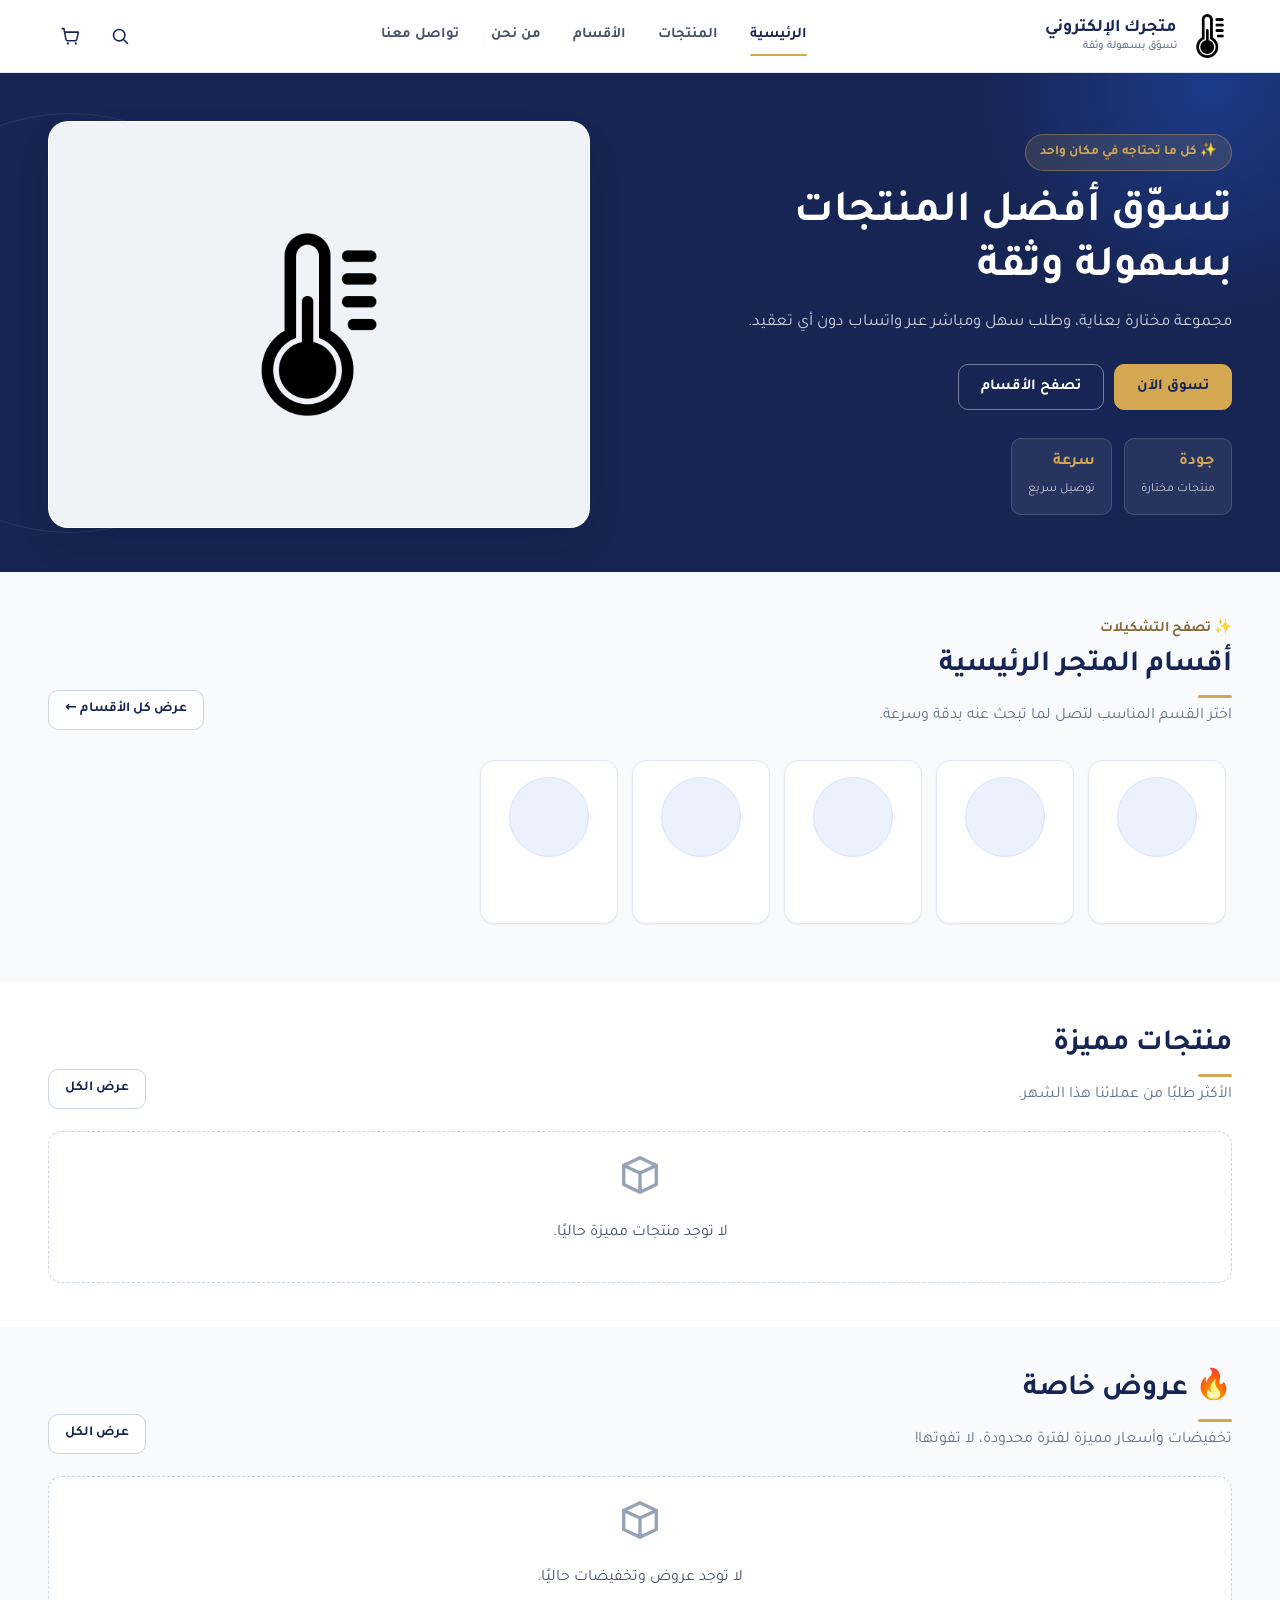
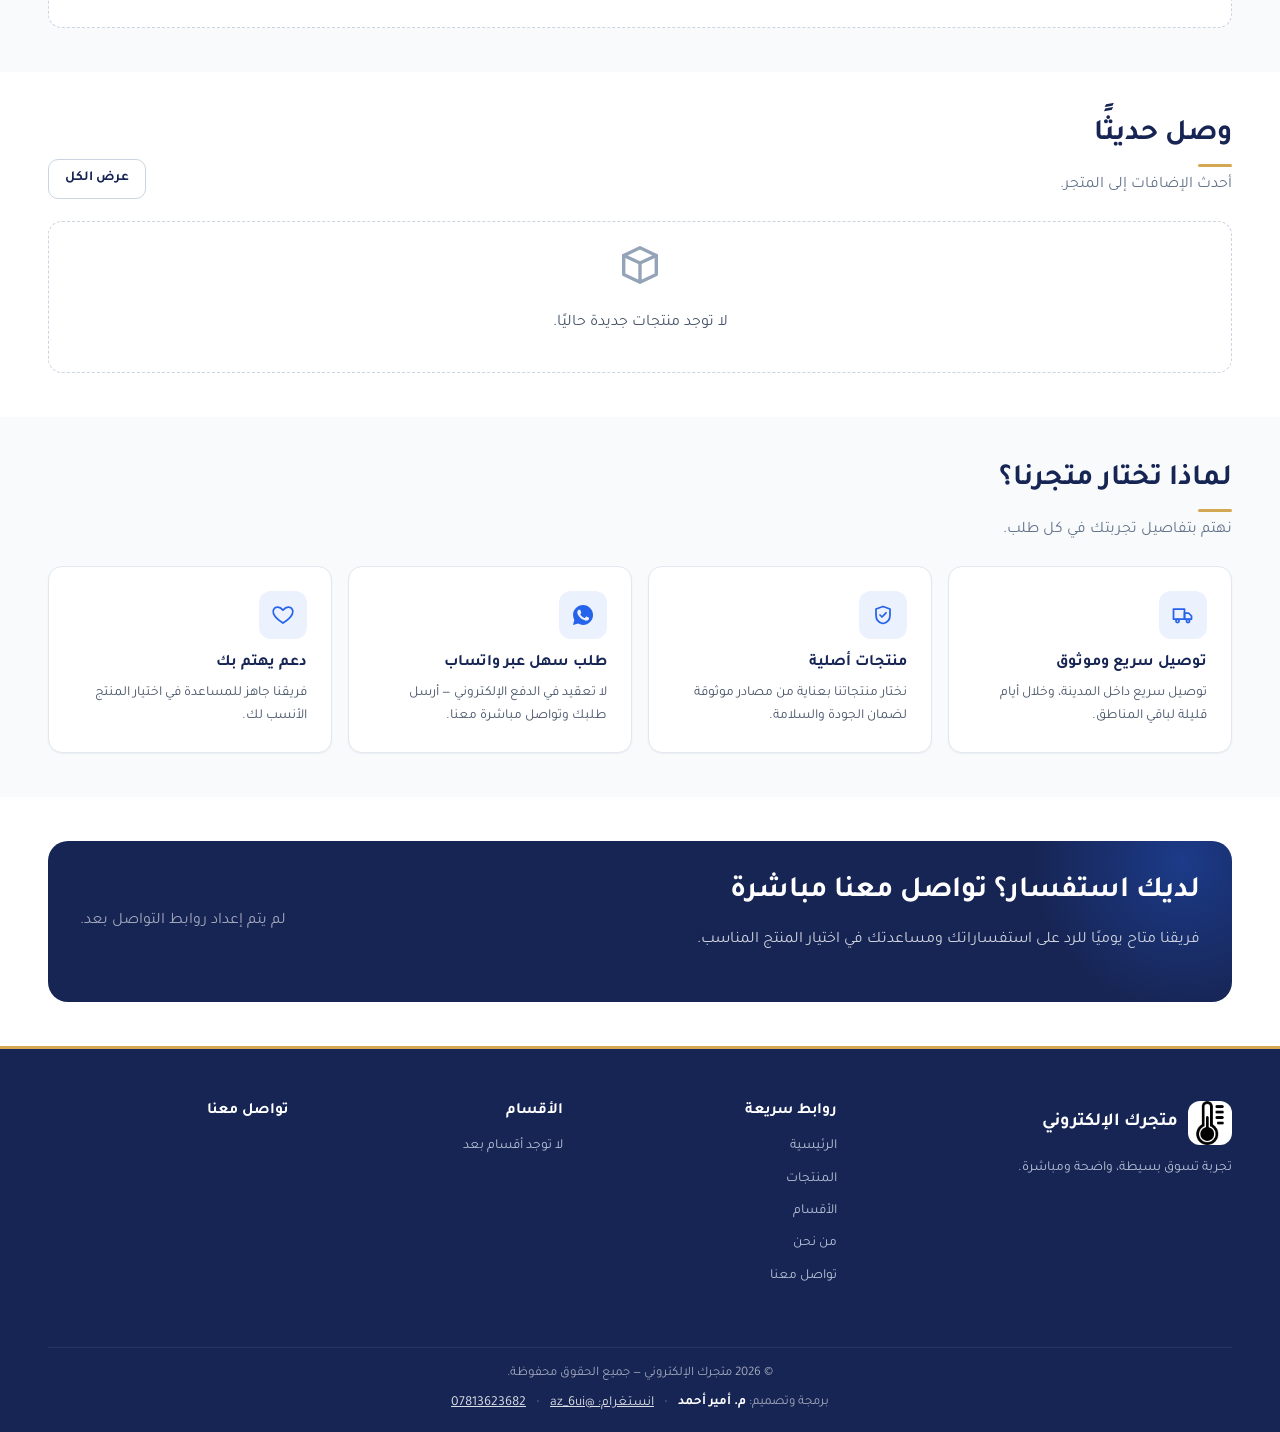
==== commit e26617ee: "Add files via upload" ====
--- a/index.html
+++ b/index.html
@@ -27,26 +27,53 @@
   <meta name="twitter:description" content="تصفّح تشكيلة واسعة من المنتجات واطلب مباشرة عبر واتساب بسهولة وسرعة.">
   <meta name="twitter:image" content="https://test3-9ri.pages.dev/assets/logo/logo.png">
 
-  <!-- مصافحة مسبقة سريعة للخوادم الخارجية لمنع التأخير -->
+  <!-- مصافحة مسبقة للخوادم الخارجية (عدّل رابط قاعدة البيانات لكل عميل ليطابق config.js) -->
+  <link rel="preconnect" href="https://test3-2a6de-default-rtdb.europe-west1.firebasedatabase.app" crossorigin>
+  <link rel="preconnect" href="https://ik.imagekit.io" crossorigin>
   <link rel="preconnect" href="https://fonts.googleapis.com">
   <link rel="preconnect" href="https://fonts.gstatic.com" crossorigin>
-  <link rel="preconnect" href="https://test3-2a6de-default-rtdb.europe-west1.firebasedatabase.app" crossorigin>
-  <link rel="preconnect" href="https://ik.imagekit.io" crossorigin>
-
-  <!-- تحميل الخطوط في الخلفية دون تعطيل ظهور الصفحة للإنترنت الضعيف -->
-  <link rel="preload" as="style" href="https://fonts.googleapis.com/css2?family=IBM+Plex+Sans+Arabic:wght@400;500;600;700&display=swap">
-  <link rel="stylesheet" href="https://fonts.googleapis.com/css2?family=IBM+Plex+Sans+Arabic:wght@400;500;600;700&display=swap" media="print" onload="this.media='all'">
+
+  <!-- الخطوط لا تحجب الرسم: تُحمَّل بالخلفية ثم تُفعَّل -->
+  <link rel="preload" as="style" href="https://fonts.googleapis.com/css2?family=Cairo:wght@600;700&family=Tajawal:wght@400;500;700&display=swap">
+  <link rel="stylesheet" href="https://fonts.googleapis.com/css2?family=Cairo:wght@600;700&family=Tajawal:wght@400;500;700&display=swap" media="print" onload="this.media='all'">
   <noscript>
-    <link rel="stylesheet" href="https://fonts.googleapis.com/css2?family=IBM+Plex+Sans+Arabic:wght@400;500;600;700&display=swap">
+    <link rel="stylesheet" href="https://fonts.googleapis.com/css2?family=Cairo:wght@600;700&family=Tajawal:wght@400;500;700&display=swap">
   </noscript>
 
-  <link rel="stylesheet" href="css/style.css?v=51">
-  <link rel="stylesheet" href="css/refresh.css?v=51">
+  <link rel="stylesheet" href="css/style.css?v=60">
+  <link rel="stylesheet" href="css/refresh.css?v=60">
+
+  <!-- config.js صغير (2KB) ومن نفس النطاق: نحمّله مبكرًا ليبدأ جلب البيانات بالتوازي مع تحميل CSS/JS -->
+  <script src="js/config.js?v=60"></script>
+  <script>
+  /* بدء جلب بيانات الرئيسية فورًا (قبل تحميل store.js). store.js يلتقط النتائج عبر window.__early.
+     صيغة الروابط يجب أن تطابق productQuery() في store.js حرفيًا. */
+  (function () {
+    try {
+      if (typeof STORE_CONFIG === "undefined" || !window.fetch) return;
+      var base = String(STORE_CONFIG.firebaseDatabaseURL || "").trim().replace(/\/+$/, "");
+      if (!base) return;
+      var E = window.__early = {};
+      function go(path, qs) {
+        var url = base + "/" + path + ".json" + (qs || "");
+        E[url] = fetch(url).then(function (r) { return r.ok ? r.json() : undefined; }).catch(function () { return undefined; });
+      }
+      function q(f, v, l) {
+        return "?orderBy=" + encodeURIComponent(JSON.stringify(f)) + "&equalTo=" + encodeURIComponent(JSON.stringify(v)) + "&limitToFirst=" + l;
+      }
+      var last = +localStorage.getItem("last_meta_pull_time") || 0;
+      if (Date.now() - last >= 900000) { go("ws_categories"); go("ws_settings"); go("ws_ads"); }
+      go("ws_products", q("featured", true, 5));
+      go("ws_products", q("isOffer", true, 5));
+      go("ws_products", q("isNew", true, 5));
+    } catch (e) {}
+  })();
+  </script>
+
+  <!-- تحميل مسبق للصفحات التالية عند اقتراب المستخدم منها -->
+  <script type="speculationrules">{"prefetch":[{"where":{"href_matches":"/*"},"eagerness":"moderate"}]}</script>
 </head>
 <body>
-
-<!-- Sidebar overlay -->
-<div class="sidebar-overlay" onclick="toggleSidebar()"></div>
 
 <!-- الهيدر يتم توليده عبر app.js -->
 <div id="site-header" data-active="home"></div>
@@ -70,7 +97,7 @@
       </div>
       <div class="hero-art" id="heroPromoContainer">
         <!-- صورة افتراضية تظهر فوراً قبل تحميل السلايدر -->
-        <div class="hero-art-default"><img src="assets/logo/logo.png" alt="شعار المتجر"></div>
+        <div class="hero-art-default"><img src="assets/logo/logo.png" alt="شعار المتجر" width="160" height="160" fetchpriority="high" decoding="async"></div>
       </div>
     </div>
   </section>
@@ -86,7 +113,7 @@
         </div>
         <a href="categories.html" class="btn btn-outline btn-sm">عرض كل الأقسام ←</a>
       </div>
-      <div class="cat-scroller" id="homeCategories"></div>
+      <div class="cat-scroller" id="homeCategories" aria-busy="true"><div class="cat-chip skeleton-chip" aria-hidden="true"><span class="cat-icon"></span><span class="name"></span></div><div class="cat-chip skeleton-chip" aria-hidden="true"><span class="cat-icon"></span><span class="name"></span></div><div class="cat-chip skeleton-chip" aria-hidden="true"><span class="cat-icon"></span><span class="name"></span></div><div class="cat-chip skeleton-chip" aria-hidden="true"><span class="cat-icon"></span><span class="name"></span></div><div class="cat-chip skeleton-chip" aria-hidden="true"><span class="cat-icon"></span><span class="name"></span></div></div>
     </div>
   </section>
 
@@ -101,10 +128,10 @@
         <a href="products.html?filter=featured" class="btn btn-outline btn-sm">عرض الكل</a>
       </div>
       <div class="product-grid" id="featuredGrid">
-        <div class="skeleton-card"><div class="skeleton-box skeleton-img"></div><div class="skeleton-box skeleton-text"></div><div class="skeleton-box skeleton-price"></div></div>
-        <div class="skeleton-card"><div class="skeleton-box skeleton-img"></div><div class="skeleton-box skeleton-text"></div><div class="skeleton-box skeleton-price"></div></div>
-        <div class="skeleton-card"><div class="skeleton-box skeleton-img"></div><div class="skeleton-box skeleton-text"></div><div class="skeleton-box skeleton-price"></div></div>
-        <div class="skeleton-card"><div class="skeleton-box skeleton-img"></div><div class="skeleton-box skeleton-text"></div><div class="skeleton-box skeleton-price"></div></div>
+        <article class="product-card skeleton-card" aria-hidden="true"></article>
+        <article class="product-card skeleton-card" aria-hidden="true"></article>
+        <article class="product-card skeleton-card" aria-hidden="true"></article>
+        <article class="product-card skeleton-card" aria-hidden="true"></article>
       </div>
     </div>
   </section>
@@ -120,10 +147,10 @@
         <a href="products.html?filter=offer" class="btn btn-outline btn-sm">عرض الكل</a>
       </div>
       <div class="product-grid" id="offerGrid">
-        <div class="skeleton-card"><div class="skeleton-box skeleton-img"></div><div class="skeleton-box skeleton-text"></div><div class="skeleton-box skeleton-price"></div></div>
-        <div class="skeleton-card"><div class="skeleton-box skeleton-img"></div><div class="skeleton-box skeleton-text"></div><div class="skeleton-box skeleton-price"></div></div>
-        <div class="skeleton-card"><div class="skeleton-box skeleton-img"></div><div class="skeleton-box skeleton-text"></div><div class="skeleton-box skeleton-price"></div></div>
-        <div class="skeleton-card"><div class="skeleton-box skeleton-img"></div><div class="skeleton-box skeleton-text"></div><div class="skeleton-box skeleton-price"></div></div>
+        <article class="product-card skeleton-card" aria-hidden="true"></article>
+        <article class="product-card skeleton-card" aria-hidden="true"></article>
+        <article class="product-card skeleton-card" aria-hidden="true"></article>
+        <article class="product-card skeleton-card" aria-hidden="true"></article>
       </div>
     </div>
   </section>
@@ -139,10 +166,10 @@
         <a href="products.html?filter=new" class="btn btn-outline btn-sm">عرض الكل</a>
       </div>
       <div class="product-grid" id="newGrid">
-        <div class="skeleton-card"><div class="skeleton-box skeleton-img"></div><div class="skeleton-box skeleton-text"></div><div class="skeleton-box skeleton-price"></div></div>
-        <div class="skeleton-card"><div class="skeleton-box skeleton-img"></div><div class="skeleton-box skeleton-text"></div><div class="skeleton-box skeleton-price"></div></div>
-        <div class="skeleton-card"><div class="skeleton-box skeleton-img"></div><div class="skeleton-box skeleton-text"></div><div class="skeleton-box skeleton-price"></div></div>
-        <div class="skeleton-card"><div class="skeleton-box skeleton-img"></div><div class="skeleton-box skeleton-text"></div><div class="skeleton-box skeleton-price"></div></div>
+        <article class="product-card skeleton-card" aria-hidden="true"></article>
+        <article class="product-card skeleton-card" aria-hidden="true"></article>
+        <article class="product-card skeleton-card" aria-hidden="true"></article>
+        <article class="product-card skeleton-card" aria-hidden="true"></article>
       </div>
     </div>
   </section>
@@ -158,22 +185,22 @@
       </div>
       <div class="feature-grid">
         <div class="feature-card">
-          <div class="icon">__ICON_TRUCK__</div>
+          <div class="icon"><svg viewBox="0 0 24 24" fill="none" stroke="currentColor" stroke-width="1.7"><path d="M2.5 6h11v10h-11z"/><path d="M13.5 10h4l3 3v3h-7z"/><circle cx="6.5" cy="18" r="1.6"/><circle cx="17" cy="18" r="1.6"/></svg></div>
           <h3>توصيل سريع وموثوق</h3>
           <p>توصيل سريع داخل المدينة، وخلال أيام قليلة لباقي المناطق.</p>
         </div>
         <div class="feature-card">
-          <div class="icon">__ICON_SHIELD__</div>
+          <div class="icon"><svg viewBox="0 0 24 24" fill="none" stroke="currentColor" stroke-width="1.7"><path d="M12 3.5 19 6v6c0 5-3 7.8-7 8.5-4-.7-7-3.5-7-8.5V6l7-2.5Z"/><path d="m9 12 2 2 4-4.2"/></svg></div>
           <h3>منتجات أصلية</h3>
           <p>نختار منتجاتنا بعناية من مصادر موثوقة لضمان الجودة والسلامة.</p>
         </div>
         <div class="feature-card">
-          <div class="icon">__ICON_WHATSAPP__</div>
+          <div class="icon"><svg viewBox="0 0 24 24" fill="currentColor"><path d="M12.04 2c-5.5 0-10 4.5-10 10 0 1.8.47 3.45 1.29 4.9L2 22l5.25-1.38A9.94 9.94 0 0 0 12.04 22c5.5 0 10-4.5 10-10s-4.5-10-10-10Zm5.8 14.2c-.24.68-1.4 1.3-1.94 1.38-.5.08-1.13.11-1.82-.11-.42-.13-.96-.31-1.65-.6-2.9-1.25-4.8-4.16-4.94-4.35-.14-.19-1.18-1.57-1.18-3s.75-2.13 1.02-2.42c.27-.29.58-.36.78-.36h.56c.18 0 .42-.07.65.5.24.58.8 2 .87 2.15.07.15.12.32.02.51-.1.19-.15.31-.3.48-.15.17-.31.38-.44.51-.15.15-.3.31-.13.6.17.29.76 1.25 1.63 2.02 1.12.99 2.06 1.3 2.35 1.45.29.15.46.13.63-.08.17-.21.72-.84.92-1.13.19-.29.39-.24.65-.14.27.1 1.7.8 1.99.95.29.15.48.22.55.34.07.13.07.71-.17 1.4Z"/></svg></div>
           <h3>طلب سهل عبر واتساب</h3>
           <p>لا تعقيد في الدفع الإلكتروني — أرسل طلبك وتواصل مباشرة معنا.</p>
         </div>
         <div class="feature-card">
-          <div class="icon">__ICON_HEART__</div>
+          <div class="icon"><svg viewBox="0 0 24 24" fill="none" stroke="currentColor" stroke-width="1.7"><path d="M12 20s-7.3-4.6-9.4-9.2C1.2 7.6 3 4.5 6.2 4.1c2-.3 3.8.7 5.8 3 2-2.3 3.8-3.3 5.8-3 3.2.4 5 3.5 3.6 6.7C19.3 15.4 12 20 12 20Z"/></svg></div>
           <h3>دعم يهتم بك</h3>
           <p>فريقنا جاهز للمساعدة في اختيار المنتج الأنسب لك.</p>
         </div>
@@ -197,101 +224,91 @@
   
 <div id="site-footer"></div>
 
-<!-- تحميل السكربتات بالتوازي دون حجب الواجهة باستخدام defer -->
-<script src="js/config.js?v=50" defer></script>
-<script src="js/icons.js?v=50" defer></script>
-<script src="https://www.gstatic.com/firebasejs/10.12.2/firebase-app-compat.js" defer></script>
-<script src="https://www.gstatic.com/firebasejs/10.12.2/firebase-database-compat.js" defer></script>
-<script src="js/store.js?v=50" defer></script>
-<script src="js/whatsapp.js?v=50" defer></script>
-<script src="js/app.js?v=50" defer></script>
+<!-- كل السكربتات مؤجلة (defer) → لا تحجب الرسم. لا حاجة لـ Firebase SDK في المتجر (القراءة عبر REST) -->
+<script src="js/icons.js?v=60" defer></script>
+<script src="js/store.js?v=60" defer></script>
+<script src="js/whatsapp.js?v=60" defer></script>
+<script src="js/app.js?v=60" defer></script>
 <script>
-  let slideInterval = null;
+/* ==========================================================================
+   منطق الصفحة الرئيسية
+   - عرض فوري من الكاش ثم تحديث بالخلفية (stale-while-revalidate)
+   - الأقسام الثلاثة تُجلب بالتوازي وكل قسم يظهر فور وصول بياناته
+   - لا يُعاد رسم أي جزء إلا إذا تغيّرت بياناته (لا وميض ولا تكرار تحميل صور)
+   ========================================================================== */
+  var slideInterval = null;
+  var HOME_SECTIONS = [
+    { grid: "featuredGrid", field: "featured", cache: "featured", empty: "لا توجد منتجات مميزة حاليًا." },
+    { grid: "offerGrid",    field: "isOffer",  cache: "offers",   empty: "لا توجد عروض وتخفيضات حاليًا." },
+    { grid: "newGrid",      field: "isNew",    cache: "new",      empty: "لا توجد منتجات جديدة حاليًا." }
+  ];
+  var IMG_FALLBACK = "https://placehold.co/600x600/FAF0EE/5B4146?text=صورة+تجريبية";
 
   function productMediaHtml(product) {
     if (product.image) {
-      const imgUrl = (typeof window.getIkUrl === 'function')
-        ? window.getIkUrl(product.image, 700, 85)
-        : product.image;
+      var imgUrl = window.getIkUrl(product.image, 600, 80);
       return '<img src="' + escapeHtml(imgUrl) + '" ' +
              'alt="' + escapeHtml(product.name || "") + '" ' +
-             'class="product-media-img" loading="lazy" decoding="async" ' +
-             'onerror="this.onerror=null; this.src=\'https://placehold.co/600x600/f2f4f9/16233f?text=صورة+تجريبية\';">';
-    }
-    const cat = Store.getCategories().find(function (c) { return c.id === product.categoryId; });
-    const key = cat ? cat.icon : "box";
-    return '<div class="placeholder-icon">' + iconSvg(key) + "</div>";
+             'class="product-media-img img-fade" width="600" height="600" loading="lazy" decoding="async" ' +
+             'onload="this.classList.add(\'is-loaded\')" ' +
+             'onerror="this.onerror=null; this.classList.add(\'is-loaded\'); this.src=\'' + IMG_FALLBACK + '\';">';
+    }
+    var cat = Store.getCategories().find(function (c) { return c.id === product.categoryId; });
+    return '<div class="placeholder-icon">' + iconSvg(cat ? cat.icon : "box") + "</div>";
   }
 
   function productHasOptions(product) {
     if (!product) return false;
-    const hasColors = Array.isArray(product.colors) && product.colors.length > 0;
-    const hasSizes = Array.isArray(product.sizes) && product.sizes.length > 0;
-    const hasVariants = Array.isArray(product.variants) && product.variants.length > 0;
-    const hasMatrix = typeof Store !== "undefined" && typeof Store.hasVariantMatrix === "function" && Store.hasVariantMatrix(product);
-    return hasColors || hasSizes || hasVariants || hasMatrix;
-  }
-  
+    return (Array.isArray(product.colors) && product.colors.length > 0) ||
+           (Array.isArray(product.sizes) && product.sizes.length > 0) ||
+           (Array.isArray(product.variants) && product.variants.length > 0) ||
+           Store.hasVariantMatrix(product);
+  }
+
+  var OPTIONS_ICON = '<svg viewBox="0 0 24 24" fill="none" stroke="currentColor" stroke-width="2" stroke-linecap="round" stroke-linejoin="round" style="width:16px;height:16px;display:block;margin:auto;"><line x1="4" y1="21" x2="4" y2="14"></line><line x1="4" y1="10" x2="4" y2="3"></line><line x1="12" y1="21" x2="12" y2="12"></line><line x1="12" y1="8" x2="12" y2="3"></line><line x1="20" y1="21" x2="20" y2="16"></line><line x1="20" y1="12" x2="20" y2="3"></line><line x1="1" y1="14" x2="7" y2="14"></line><line x1="9" y1="8" x2="15" y2="8"></line><line x1="17" y1="16" x2="23" y2="16"></line></svg>';
+
   function renderHomeProductCard(product) {
-    const outOfStock = !Store.isProductAvailable(product);
-    const badges = [];
-    
+    var outOfStock = !Store.isProductAvailable(product);
+    var badges = [];
+
     if (product.isOffer) badges.push('<span class="badge badge-offer">عرض🔥</span>');
     else if (product.isNew) badges.push('<span class="badge badge-new">جديد</span>');
     else if (product.featured) badges.push('<span class="badge badge-featured">مميز</span>');
     if (outOfStock) badges.push('<span class="badge badge-out-abs">غير متوفر</span>');
 
-    let colorsHtml = "";
+    var colorsHtml = "";
     if (product.colors && product.colors.length > 0) {
-      const maxShow = 4;
-      const slice = product.colors.slice(0, maxShow);
-      const remaining = product.colors.length - maxShow;
-      
-      let dots = slice.map(function(c) {
-        const bg = c.hex || "#ccc";
-        return '<span class="card-color-dot" style="background:' + escapeHtml(bg) + ';" title="' + escapeHtml(c.name || "") + '"></span>';
+      var maxShow = 4;
+      var remaining = product.colors.length - maxShow;
+      var dots = product.colors.slice(0, maxShow).map(function (c) {
+        return '<span class="card-color-dot" style="background:' + escapeHtml(c.hex || "#ccc") + ';" title="' + escapeHtml(c.name || "") + '"></span>';
       }).join("");
-
-      if (remaining > 0) {
-        dots += '<span class="card-color-more">+' + remaining + '</span>';
-      }
-
+      if (remaining > 0) dots += '<span class="card-color-more">+' + remaining + '</span>';
       colorsHtml = '<div class="product-body-colors">' + dots + '</div>';
     } else {
-      const optionsCount = (product.variants && product.variants.length) || 0;
-      if (optionsCount > 1) {
-        badges.push('<span class="badge badge-variants">' + iconSvg("layers") + optionsCount + ' خيارات</span>');
-      }
-    }
-
-    const hasOptions = productHasOptions(product);
-
-    const actionIcon = hasOptions
-      ? '<svg viewBox="0 0 24 24" fill="none" stroke="currentColor" stroke-width="2" stroke-linecap="round" stroke-linejoin="round" style="width:16px;height:16px;display:block;margin:auto;"><line x1="4" y1="21" x2="4" y2="14"></line><line x1="4" y1="10" x2="4" y2="3"></line><line x1="12" y1="21" x2="12" y2="12"></line><line x1="12" y1="8" x2="12" y2="3"></line><line x1="20" y1="21" x2="20" y2="16"></line><line x1="20" y1="12" x2="20" y2="3"></line><line x1="1" y1="14" x2="7" y2="14"></line><line x1="9" y1="8" x2="15" y2="8"></line><line x1="17" y1="16" x2="23" y2="16"></line></svg>'
-      : iconSvg("cart");
-
-    const actionTitle = outOfStock ? "غير متوفر" : (hasOptions ? "اختر الخيارات والمواصفات" : "أضف للسلة");
-
-    const actionLabel = outOfStock ? "غير متوفر" : (hasOptions ? "اختر الخيارات" : "أضف للسلة");
+      var optionsCount = (product.variants && product.variants.length) || 0;
+      if (optionsCount > 1) badges.push('<span class="badge badge-variants">' + iconSvg("layers") + optionsCount + ' خيارات</span>');
+    }
+
+    var hasOptions = productHasOptions(product);
+    var actionIcon = hasOptions ? OPTIONS_ICON : iconSvg("cart");
+    var actionTitle = outOfStock ? "غير متوفر" : (hasOptions ? "اختر الخيارات والمواصفات" : "أضف للسلة");
+    var actionLabel = outOfStock ? "غير متوفر" : (hasOptions ? "اختر الخيارات" : "أضف للسلة");
+    var href = 'product.html?id=' + encodeURIComponent(product.id);
 
     return (
       '<article class="product-card">' +
-        '<a href="product.html?id=' + encodeURIComponent(product.id) + '" class="product-media">' +
-          productMediaHtml(product) +
-          badges.join("") +
-        '</a>' +
+        '<a href="' + href + '" class="product-media">' + productMediaHtml(product) + badges.join("") + '</a>' +
         '<div class="product-body">' +
           '<span class="product-cat">' + escapeHtml(Store.getCategoryName(product.categoryId)) + "</span>" +
-          '<h3 class="product-name"><a href="product.html?id=' + encodeURIComponent(product.id) + '">' + escapeHtml(product.name) + "</a></h3>" +
+          '<h3 class="product-name"><a href="' + href + '">' + escapeHtml(product.name) + "</a></h3>" +
           colorsHtml +
           '<div class="product-foot">' +
             '<span class="price">' + formatPrice(product.price) + "</span>" +
             '<div class="product-actions">' +
               '<button class="btn btn-primary" ' + (outOfStock ? "disabled" : "") +
-                ' title="' + actionTitle + '"' +
-                ' onclick="quickAddToCart(' + jsStr(product.id) + ')">' +
-                actionIcon +
-              '<span class="btn-label">' + actionLabel + "</span>" +
+                ' title="' + actionTitle + '" onclick="quickAddToCart(' + jsStr(product.id) + ')">' +
+                actionIcon + '<span class="btn-label">' + actionLabel + "</span>" +
               "</button>" +
             "</div>" +
           "</div>" +
@@ -301,184 +318,205 @@
   }
 
   async function quickAddToCart(productId) {
-    let product = Store.getProduct(productId);
-    if (!product) {
-      const cachedFeatured = JSON.parse(localStorage.getItem("ws_products_filter_featured") || "[]");
-      const cachedOffers = JSON.parse(localStorage.getItem("ws_products_filter_offers") || "[]");
-      const cachedNew = JSON.parse(localStorage.getItem("ws_products_filter_new") || "[]");
-      product = cachedFeatured.find(p => p.id === productId) ||
-                cachedOffers.find(p => p.id === productId) ||
-                cachedNew.find(p => p.id === productId);
-    }
-    if (!product) {
-      product = await Store.loadProductById(productId);
-    }
+    var product = Store.getProduct(productId) || await Store.loadProductById(productId);
     if (!product || !Store.isProductAvailable(product)) return;
 
     if (productHasOptions(product)) {
-        window.location.href = 'product.html?id=' + encodeURIComponent(productId);
-        return;
-    }
-    Store.addToCart(productId, 1);
-    if (typeof showToast === 'function') {
-      showToast(product.name + " أُضيف إلى السلة", "success");
-    }
-    if (typeof window.updateCartBadge === 'function') {
-      window.updateCartBadge();
-    }
+      window.location.href = 'product.html?id=' + encodeURIComponent(productId);
+      return;
+    }
+    var res = Store.addToCart(productId, 1);
+    if (res && res.capped) showToast("وصلت للحد الأقصى المتوفر من هذا المنتج", "error");
+    else showToast(product.name + " أُضيف إلى السلة", "success");
+    window.updateCartBadge();
   }
 
   function renderGridInto(containerId, products, emptyMessage) {
-    const el = document.getElementById(containerId);
+    var el = document.getElementById(containerId);
     if (!el) return;
+    el.removeAttribute("aria-busy");
     if (!products || !products.length) {
-      el.innerHTML = '<div class="empty-state" style="padding:20px;text-align:center;width:100%;color:var(--ink-400);">' + iconSvg("box") + "<p>" + (emptyMessage || "لا توجد منتجات لعرضها حاليًا.") + "</p></div>";
+      el.innerHTML = '<div class="empty-state" style="padding:20px;text-align:center;width:100%;flex:0 0 100%;color:var(--ink-400);">' + iconSvg("box") + "<p>" + (emptyMessage || "لا توجد منتجات لعرضها حاليًا.") + "</p></div>";
       return;
     }
     el.innerHTML = products.map(renderHomeProductCard).join("");
   }
 
-  async function renderAllHomeContent() {
-    const featureGrid = document.querySelector(".feature-grid");
-    if (featureGrid && typeof iconSvg === "function") {
-      featureGrid.innerHTML = featureGrid.innerHTML
-        .replace("__ICON_TRUCK__", iconSvg("truck"))
-        .replace("__ICON_SHIELD__", iconSvg("shield"))
-        .replace("__ICON_WHATSAPP__", iconSvg("whatsapp"))
-        .replace("__ICON_HEART__", iconSvg("heart"));
-    }
-
-    const s = Store.getSettings();
-    const homeSocial = document.getElementById("homeSocialRow");
-    if (homeSocial && typeof iconSvg === "function") {
-      let socialHtml = "";
-      if (s.whatsapp) socialHtml += '<a href="https://wa.me/' + whatsappDigitsOnly(s.whatsapp) + '" target="_blank" rel="noopener">' + iconSvg("whatsapp") + "واتساب</a>";
-      if (s.instagram) socialHtml += '<a href="' + escapeHtml(s.instagram) + '" target="_blank" rel="noopener">' + iconSvg("instagram") + 'انستقرام</a>';
-      if (s.tiktok) socialHtml += '<a href="' + escapeHtml(s.tiktok) + '" target="_blank" rel="noopener">' + iconSvg("tiktok") + 'تيك توك</a>';
-      homeSocial.innerHTML = socialHtml || '<span style="opacity:.6;">لم يتم إعداد روابط التواصل بعد.</span>';
-    }
-
-    const catEl = document.getElementById("homeCategories");
-    if (catEl) {
-      const categories = Store.getCategories();
-      const mainCategories = categories.filter(function(c) { return !c.parentId; });
-      catEl.innerHTML = mainCategories.map(function (c) {
-        const media = c.image ? '<img src="' + escapeHtml(c.image) + '" alt="' + escapeHtml(c.name) + '" loading="lazy" decoding="async" style="width:100%;height:100%;object-fit:cover;border-radius:50%;">' : iconSvg(c.icon || "box");
-        return '<a href="products.html?cat=' + encodeURIComponent(c.id) + '" class="cat-chip"><span class="cat-icon" style="padding:0;overflow:hidden;display:flex;align-items:center;justify-content:center;">' + media + '</span><span class="name">' + escapeHtml(c.name) + "</span></a>";
-      }).join("");
-    }
-
-    const cachedFeatured = JSON.parse(localStorage.getItem("ws_products_filter_featured") || "[]");
-    const cachedOffers = JSON.parse(localStorage.getItem("ws_products_filter_offers") || "[]");
-    const cachedNew = JSON.parse(localStorage.getItem("ws_products_filter_new") || "[]");
-    if (cachedFeatured.length) renderGridInto("featuredGrid", cachedFeatured.slice(0, 4));
-    if (cachedOffers.length) renderGridInto("offerGrid", cachedOffers.slice(0, 4));
-    if (cachedNew.length) renderGridInto("newGrid", cachedNew.slice(0, 4));
-
+  function listSig(list) {
+    return (list || []).map(function (p) {
+      return [p.id, p.name, p.price, p.image, p.available, p.isOffer, p.isNew, p.featured, Store.getTotalStock(p)].join("~");
+    }).join("|");
+  }
+
+  function renderSectionError(sec) {
+    var el = document.getElementById(sec.grid);
+    if (!el) return;
+    el.removeAttribute("aria-busy");
+    el.innerHTML = '<div class="load-error" style="flex:0 0 100%;width:100%;"><p>تعذّر تحميل المنتجات. تحقق من الاتصال بالإنترنت.</p>' +
+      '<button type="button" class="btn btn-outline btn-sm">إعادة المحاولة</button></div>';
+    el.querySelector("button").addEventListener("click", function () {
+      el.setAttribute("aria-busy", "true");
+      el.innerHTML = '<article class="product-card skeleton-card" aria-hidden="true"></article>'.repeat(4);
+      loadHomeSection(sec);
+    });
+  }
+
+  function loadHomeSection(sec) {
+    var cached = Store.getFieldCache(sec.cache).slice(0, 4);
+    var painted = false;
+    if (cached.length) { renderGridInto(sec.grid, cached); painted = true; }   // عرض فوري لزائر عاد
+
+    return Store.loadProductsPageByField(sec.field, true, 4, null).then(function (res) {
+      var list = (res.products || []).slice(0, 4);
+      Store.setFieldCache(sec.cache, list);
+      if (!painted || listSig(list) !== listSig(cached)) renderGridInto(sec.grid, list, sec.empty);
+    }).catch(function (err) {
+      console.error("Home section error (" + sec.field + "):", err);
+      if (!painted) renderSectionError(sec);
+    });
+  }
+
+  /* ---------- الأقسام ---------- */
+  var catSig = null;
+  function renderHomeCategories() {
+    var el = document.getElementById("homeCategories");
+    if (!el) return;
+    var cats = Store.getCategories().filter(function (c) { return !c.parentId; });
+
+    if (!cats.length && !LS.get("last_meta_pull_time")) return;     // لم تصل أول مزامنة بعد: نُبقي الـ skeleton
+
+    var sig = JSON.stringify(cats.map(function (c) { return [c.id, c.name, c.image, c.icon]; }));
+    if (sig === catSig) return;
+    catSig = sig;
+    el.removeAttribute("aria-busy");
+
+    if (!cats.length) {
+      el.innerHTML = '<div class="empty-state" style="width:100%;padding:16px;text-align:center;color:var(--ink-400);"><p>لا توجد أقسام مضافة بعد.</p></div>';
+      return;
+    }
+    el.innerHTML = cats.map(function (c) {
+      var media = c.image
+        ? '<img src="' + escapeHtml(window.getIkUrl(c.image, 200, 80)) + '" alt="" width="80" height="80" loading="lazy" decoding="async" style="width:100%;height:100%;object-fit:cover;border-radius:50%;">'
+        : iconSvg(c.icon || "box");
+      return '<a href="products.html?cat=' + encodeURIComponent(c.id) + '" class="cat-chip"><span class="cat-icon" style="padding:0;overflow:hidden;display:flex;align-items:center;justify-content:center;">' + media + '</span><span class="name">' + escapeHtml(c.name) + "</span></a>";
+    }).join("");
+  }
+
+  /* ---------- روابط التواصل ---------- */
+  function renderHomeSocial() {
+    var homeSocial = document.getElementById("homeSocialRow");
+    if (!homeSocial) return;
+    var s = Store.getSettings();
+    var html = "";
+    if (s.whatsapp) html += '<a href="https://wa.me/' + whatsappDigitsOnly(s.whatsapp) + '" target="_blank" rel="noopener">' + iconSvg("whatsapp") + "واتساب</a>";
+    if (s.instagram) html += '<a href="' + escapeHtml(safeUrl(s.instagram)) + '" target="_blank" rel="noopener">' + iconSvg("instagram") + 'انستقرام</a>';
+    if (s.tiktok) html += '<a href="' + escapeHtml(safeUrl(s.tiktok)) + '" target="_blank" rel="noopener">' + iconSvg("tiktok") + 'تيك توك</a>';
+    homeSocial.innerHTML = html || '<span style="opacity:.6;">لم يتم إعداد روابط التواصل بعد.</span>';
+  }
+
+  /* ---------- سلايدر الإعلانات ---------- */
+  var adsSig = null;
+  var reduceMotion = window.matchMedia && window.matchMedia("(prefers-reduced-motion: reduce)").matches;
+  var sliderCtl = { start: function () {}, stop: function () {} };
+
+  document.addEventListener("visibilitychange", function () {
+    if (document.hidden) sliderCtl.stop(); else sliderCtl.start();
+  });
+
+  function renderAdsSlider() {
+    var adminAds = Store.getAds();
+    var codeAds = (typeof CODE_ADS !== "undefined") ? CODE_ADS : [];
+    var ads = adminAds.concat(codeAds).filter(function (a) { return a && a.image; })
+      .sort(function (a, b) { return (a.order || 0) - (b.order || 0); });
+    var heroArt = document.getElementById("heroPromoContainer");
+    if (!heroArt) return;
+
+    var sig = JSON.stringify(ads.map(function (a) { return [a.image, a.link, a.order]; }));
+    if (sig === adsSig) return;                       // لا تغيير ← لا نعيد بناء السلايدر (يمنع القفز لأول شريحة)
+    var hadSlider = adsSig !== null && adsSig !== "[]";
+    adsSig = sig;
+
+    sliderCtl.stop();
+    sliderCtl = { start: function () {}, stop: function () {} };
+    clearInterval(slideInterval);
+
+    if (!ads.length) {
+      if (hadSlider) heroArt.innerHTML = '<div class="hero-art-default"><img src="assets/logo/logo.png" alt="شعار المتجر" width="160" height="160" decoding="async"></div>';
+      return;
+    }
+
+    var trackHtml = '<div class="promo-slider-container"><div class="promo-slider-track" id="promoTrack">';
+    var dotsHtml = ads.length > 1 ? '<div class="promo-dots">' : '';
+    ads.forEach(function (ad, index) {
+      var img = '<img src="' + escapeHtml(window.getIkUrl(ad.image, 900, 80)) + '" alt="إعلان ' + (index + 1) + '" width="800" height="600" ' +
+                'class="img-fade" decoding="async" ' + (index === 0 ? 'fetchpriority="high"' : 'loading="lazy"') +
+                ' onload="this.classList.add(\'is-loaded\')" onerror="this.classList.add(\'is-loaded\')">';
+      var wrapped = ad.link
+        ? '<a href="' + escapeHtml(safeUrl(ad.link)) + '" target="_blank" rel="noopener" style="display:block;width:100%;height:100%;">' + img + '</a>'
+        : img;
+      trackHtml += '<div class="promo-slide" data-index="' + index + '">' + wrapped + '</div>';
+      if (ads.length > 1) dotsHtml += '<div class="promo-dot ' + (index === 0 ? 'active' : '') + '" data-target="' + index + '" role="button" aria-label="الإعلان ' + (index + 1) + '"></div>';
+    });
+    heroArt.innerHTML = trackHtml + '</div>' + (ads.length > 1 ? dotsHtml + '</div>' : '') + '</div>';
+
+    if (ads.length < 2) return;
+
+    var track = document.getElementById("promoTrack");
+    var dots = heroArt.querySelectorAll(".promo-dot");
+    var currentIndex = 0;
+
+    function goToSlide(index) {
+      if (index < 0) index = ads.length - 1;
+      if (index >= ads.length) index = 0;
+      currentIndex = index;
+      track.style.transform = "translateX(" + (currentIndex * 100) + "%)";
+      dots.forEach(function (d, i) { d.classList.toggle("active", i === currentIndex); });
+    }
+    function stop() { clearInterval(slideInterval); slideInterval = null; }
+    function start() {
+      stop();
+      if (reduceMotion || document.hidden) return;
+      slideInterval = setInterval(function () { goToSlide(currentIndex + 1); }, 4000);
+    }
+    sliderCtl = { start: start, stop: stop };
+
+    dots.forEach(function (dot) {
+      dot.addEventListener("click", function () { stop(); goToSlide(parseInt(this.dataset.target, 10)); start(); });
+    });
+
+    var startX = 0;
+    track.addEventListener("touchstart", function (e) { stop(); startX = e.changedTouches[0].screenX; }, { passive: true });
+    track.addEventListener("touchend", function (e) {
+      var endX = e.changedTouches[0].screenX;
+      // RTL: translateX موجب يحرّك المحتوى لليسار، لذلك نبقي نفس منطق الاتجاهات الأصلي
+      if (startX - endX > 50) goToSlide(currentIndex + 1); else if (endX - startX > 50) goToSlide(currentIndex - 1);
+      start();
+    }, { passive: true });
+
+    start();
+  }
+
+  function initHome() {
+    renderHomeSocial();
+    renderHomeCategories();
     renderAdsSlider();
-
-    if (typeof window.updateCartBadge === 'function') {
-      window.updateCartBadge();
-    }
-
-    try {
-      const featuredRes = await Store.loadProductsPageByField("featured", true, 4, null);
-      if (featuredRes && featuredRes.products) {
-        renderGridInto("featuredGrid", featuredRes.products, "لا توجد منتجات مميزة حاليًا.");
-      }
-
-      const offerRes = await Store.loadProductsPageByField("isOffer", true, 4, null);
-      if (offerRes && offerRes.products) {
-        renderGridInto("offerGrid", offerRes.products, "لا توجد عروض وتخفيضات حاليًا.");
-      }
-
-      const newRes = await Store.loadProductsPageByField("isNew", true, 4, null);
-      if (newRes && newRes.products) {
-        renderGridInto("newGrid", newRes.products, "لا توجد منتجات جديدة حاليًا.");
-      }
-    } catch (e) {
-      console.error("Home loading error:", e);
-    }
-  }
-
-  function renderAdsSlider() {
-    const adminAds = Store.getAds();
-    const codeAds = (typeof CODE_ADS !== "undefined") ? CODE_ADS : [];
-    const ads = adminAds.concat(codeAds).sort((a, b) => (a.order || 0) - (b.order || 0));
-    const heroArt = document.getElementById("heroPromoContainer");
-    if (!heroArt) return;
-    
-    if (ads.length > 0) {
-        let trackHtml = '<div class="promo-slider-container"><div class="promo-slider-track" id="promoTrack">';
-        let dotsHtml = '<div class="promo-dots">';
-        
-        ads.forEach((ad, index) => {
-            const imgWrap = ad.link ? `<a href="${escapeHtml(ad.link)}" target="_blank" rel="noopener" style="display:block;width:100%;height:100%;"><img src="${escapeHtml(ad.image)}" alt="" loading="lazy" decoding="async"></a>` : `<img src="${escapeHtml(ad.image)}" alt="" loading="lazy" decoding="async">`;
-            trackHtml += `<div class="promo-slide" data-index="${index}">${imgWrap}</div>`;
-            dotsHtml += `<div class="promo-dot ${index === 0 ? 'active' : ''}" data-target="${index}"></div>`;
-        });
-        
-        trackHtml += '</div>' + dotsHtml + '</div></div>';
-        heroArt.innerHTML = trackHtml;
-        
-        const track = document.getElementById("promoTrack");
-        const dots = document.querySelectorAll(".promo-dot");
-        let currentIndex = 0;
-        
-        function goToSlide(index) {
-            if(index < 0) index = ads.length - 1;
-            if(index >= ads.length) index = 0;
-            currentIndex = index;
-            track.style.transform = `translateX(${currentIndex * 100}%)`;
-            dots.forEach(d => d.classList.remove('active'));
-            if(dots[currentIndex]) dots[currentIndex].classList.add('active');
-        }
-        
-        function nextSlide() { goToSlide(currentIndex + 1); }
-        function startAutoSlide() { 
-            if (slideInterval) clearInterval(slideInterval);
-            slideInterval = setInterval(nextSlide, 3500); 
-        }
-        function stopAutoSlide() { clearInterval(slideInterval); }
-        
-        dots.forEach(dot => {
-            dot.addEventListener("click", function() { stopAutoSlide(); goToSlide(parseInt(this.dataset.target)); startAutoSlide(); });
-        });
-        
-        startAutoSlide();
-        
-        let startX = 0, endX = 0;
-        track.addEventListener('touchstart', e => { stopAutoSlide(); startX = e.changedTouches[0].screenX; }, {passive: true});
-        track.addEventListener('touchend', e => { 
-            endX = e.changedTouches[0].screenX; 
-            if (startX - endX > 50) nextSlide(); else if (endX - startX > 50) goToSlide(currentIndex - 1);
-            startAutoSlide();
-        }, {passive: true});
-    } else { 
-        heroArt.innerHTML = '<div class="hero-art-default"><img src="assets/logo/logo.png" alt="شعار المتجر"></div>'; 
-    }
-  }
-
-  window.addEventListener("DOMContentLoaded", () => {
-    renderAllHomeContent();
-    if (typeof window.updateCartBadge === 'function') {
-      window.updateCartBadge();
-    }
+    HOME_SECTIONS.forEach(loadHomeSection);           // الأقسام الثلاثة بالتوازي
+  }
+
+  window.addEventListener("DOMContentLoaded", initHome);
+
+  document.addEventListener("store:synced", function () {
+    renderHomeSocial();
+    renderHomeCategories();
+    renderAdsSlider();
   });
 
-  document.addEventListener("store:synced", () => {
-    const catEl = document.getElementById("homeCategories");
-    if (catEl) {
-      const categories = Store.getCategories();
-      const mainCategories = categories.filter(c => !c.parentId);
-      catEl.innerHTML = mainCategories.map(c => {
-        const media = c.image ? `<img src="${escapeHtml(c.image)}" alt="${escapeHtml(c.name)}" loading="lazy" decoding="async" style="width:100%;height:100%;object-fit:cover;border-radius:50%;">` : iconSvg(c.icon || "box");
-        return `<a href="products.html?cat=${encodeURIComponent(c.id)}" class="cat-chip"><span class="cat-icon" style="padding:0;overflow:hidden;display:flex;align-items:center;justify-content:center;">${media}</span><span class="name">${escapeHtml(c.name)}</span></a>`;
-      }).join("");
-    }
-    renderAdsSlider();
-    if (typeof window.updateCartBadge === 'function') {
-      window.updateCartBadge();
+  document.addEventListener("store:sync-error", function () {
+    var el = document.getElementById("homeCategories");
+    if (el && el.getAttribute("aria-busy") === "true") {
+      el.removeAttribute("aria-busy");
+      el.innerHTML = '<div class="load-error" style="width:100%;"><p>تعذّر تحميل الأقسام. تحقق من الاتصال بالإنترنت.</p>' +
+        '<button type="button" class="btn btn-outline btn-sm" onclick="location.reload()">إعادة المحاولة</button></div>';
     }
   });
 </script>
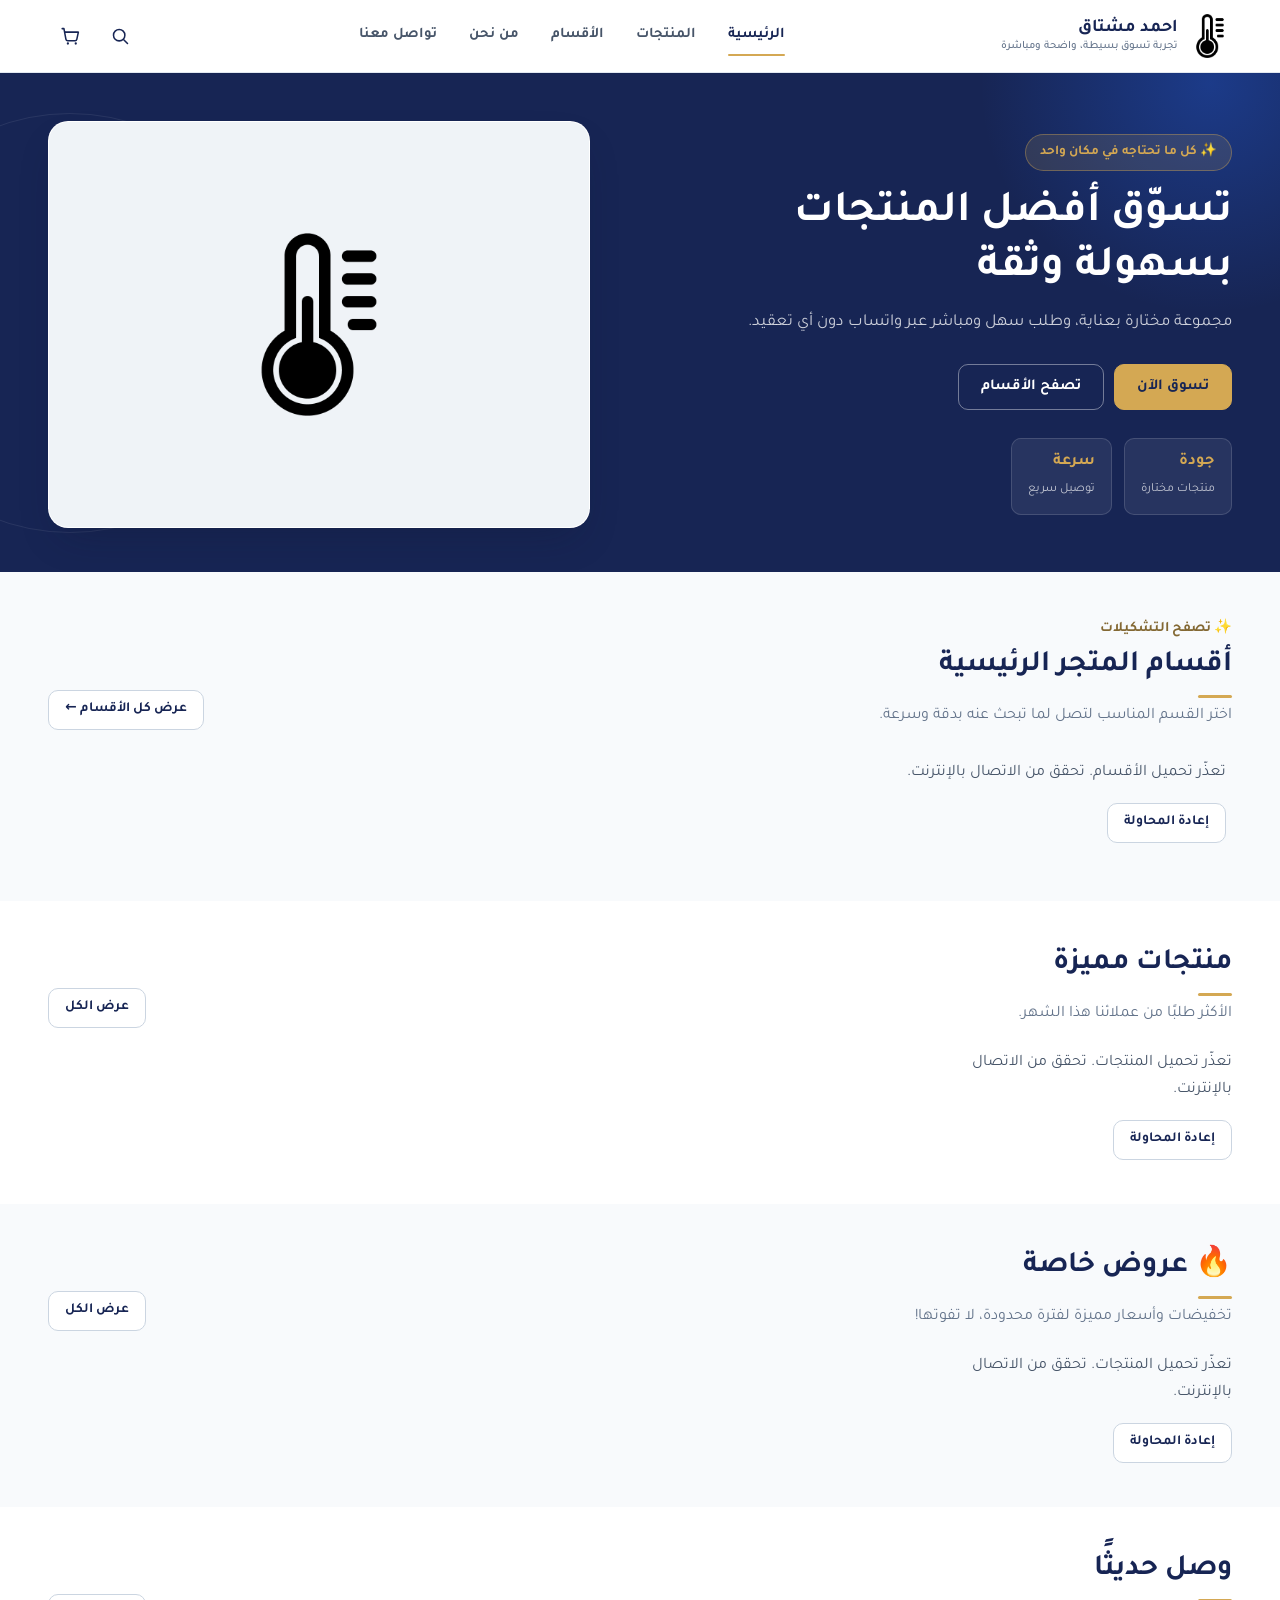
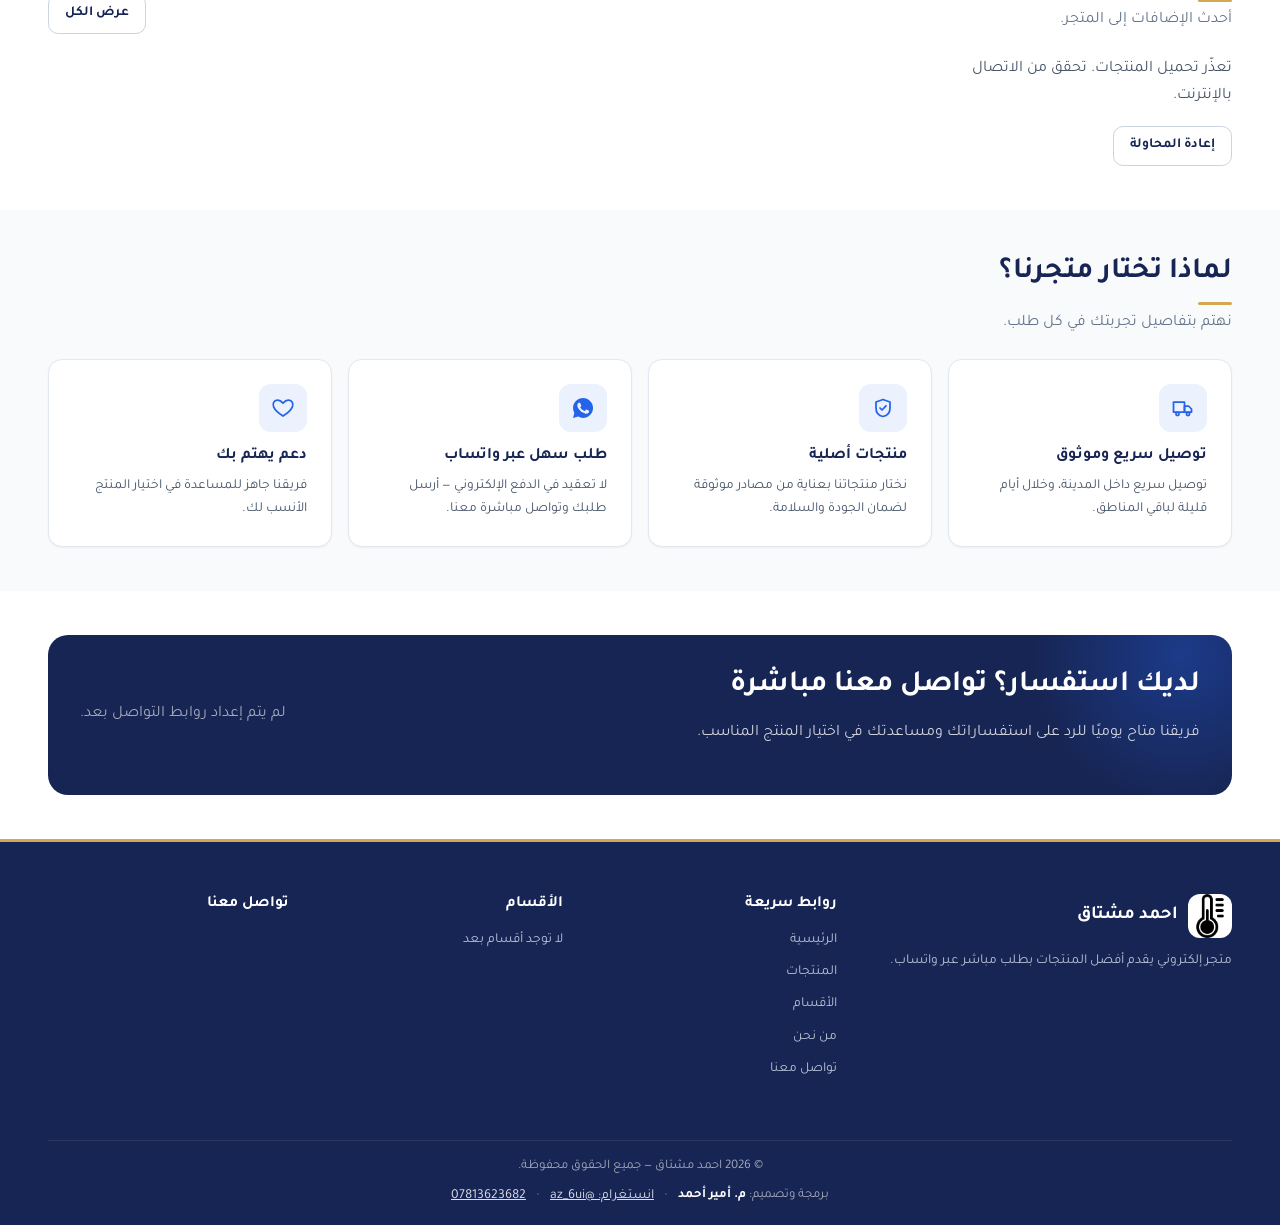
==== commit 1439017c: "Add files via upload" ====
--- a/index.html
+++ b/index.html
@@ -34,17 +34,17 @@
   <link rel="preconnect" href="https://fonts.gstatic.com" crossorigin>
 
   <!-- الخطوط لا تحجب الرسم: تُحمَّل بالخلفية ثم تُفعَّل -->
-  <link rel="preload" as="style" href="https://fonts.googleapis.com/css2?family=Cairo:wght@600;700&family=Tajawal:wght@400;500;700&display=swap">
-  <link rel="stylesheet" href="https://fonts.googleapis.com/css2?family=Cairo:wght@600;700&family=Tajawal:wght@400;500;700&display=swap" media="print" onload="this.media='all'">
+  <link rel="preload" as="style" href="https://fonts.googleapis.com/css2?family=Tajawal:wght@400;500;700&display=swap">
+  <link rel="stylesheet" href="https://fonts.googleapis.com/css2?family=Tajawal:wght@400;500;700&display=swap" media="print" onload="this.media='all'">
   <noscript>
-    <link rel="stylesheet" href="https://fonts.googleapis.com/css2?family=Cairo:wght@600;700&family=Tajawal:wght@400;500;700&display=swap">
+    <link rel="stylesheet" href="https://fonts.googleapis.com/css2?family=Tajawal:wght@400;500;700&display=swap">
   </noscript>
 
-  <link rel="stylesheet" href="css/style.css?v=60">
-  <link rel="stylesheet" href="css/refresh.css?v=60">
+  <link rel="stylesheet" href="css/style.css?v=62">
+  <link rel="stylesheet" href="css/refresh.css?v=62">
 
   <!-- config.js صغير (2KB) ومن نفس النطاق: نحمّله مبكرًا ليبدأ جلب البيانات بالتوازي مع تحميل CSS/JS -->
-  <script src="js/config.js?v=60"></script>
+  <script src="js/config.js?v=62"></script>
   <script>
   /* بدء جلب بيانات الرئيسية فورًا (قبل تحميل store.js). store.js يلتقط النتائج عبر window.__early.
      صيغة الروابط يجب أن تطابق productQuery() في store.js حرفيًا. */
@@ -225,10 +225,10 @@
 <div id="site-footer"></div>
 
 <!-- كل السكربتات مؤجلة (defer) → لا تحجب الرسم. لا حاجة لـ Firebase SDK في المتجر (القراءة عبر REST) -->
-<script src="js/icons.js?v=60" defer></script>
-<script src="js/store.js?v=60" defer></script>
-<script src="js/whatsapp.js?v=60" defer></script>
-<script src="js/app.js?v=60" defer></script>
+<script src="js/icons.js?v=62" defer></script>
+<script src="js/store.js?v=62" defer></script>
+<script src="js/whatsapp.js?v=62" defer></script>
+<script src="js/app.js?v=62" defer></script>
 <script>
 /* ==========================================================================
    منطق الصفحة الرئيسية
